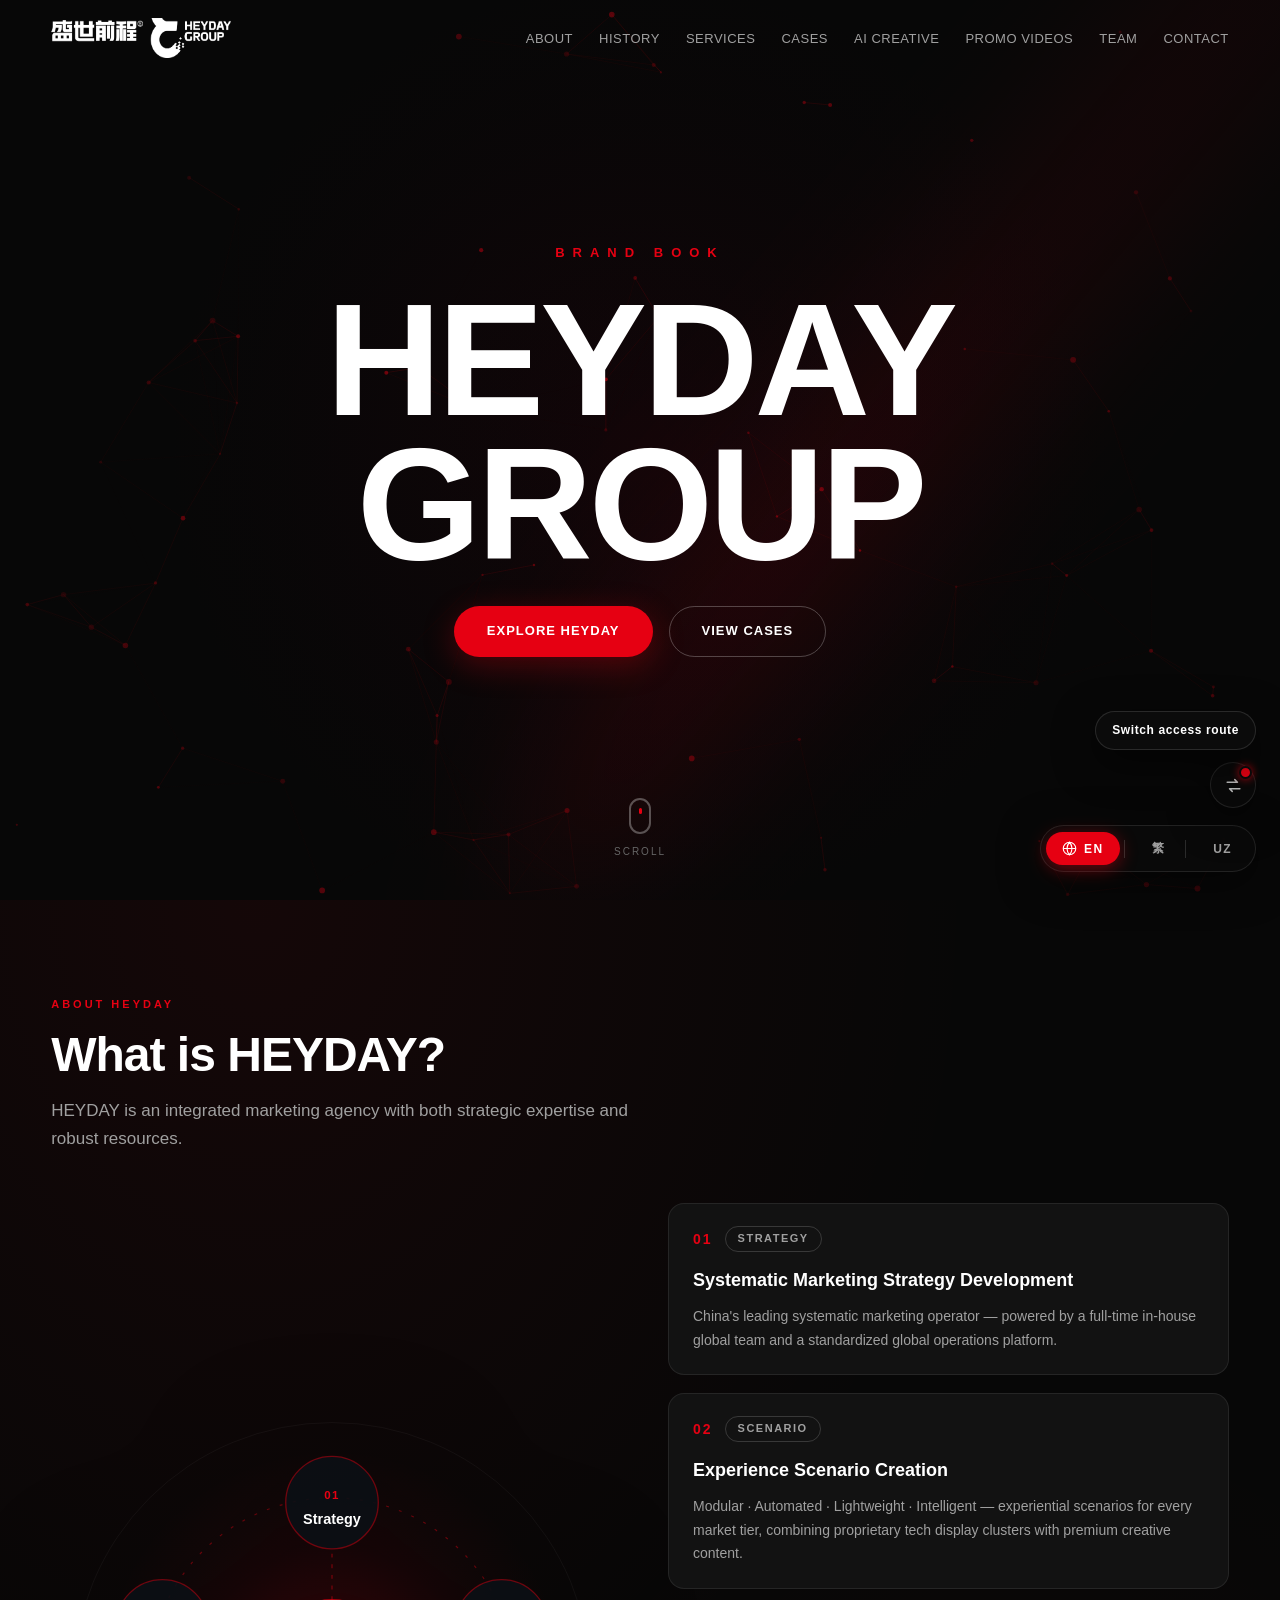
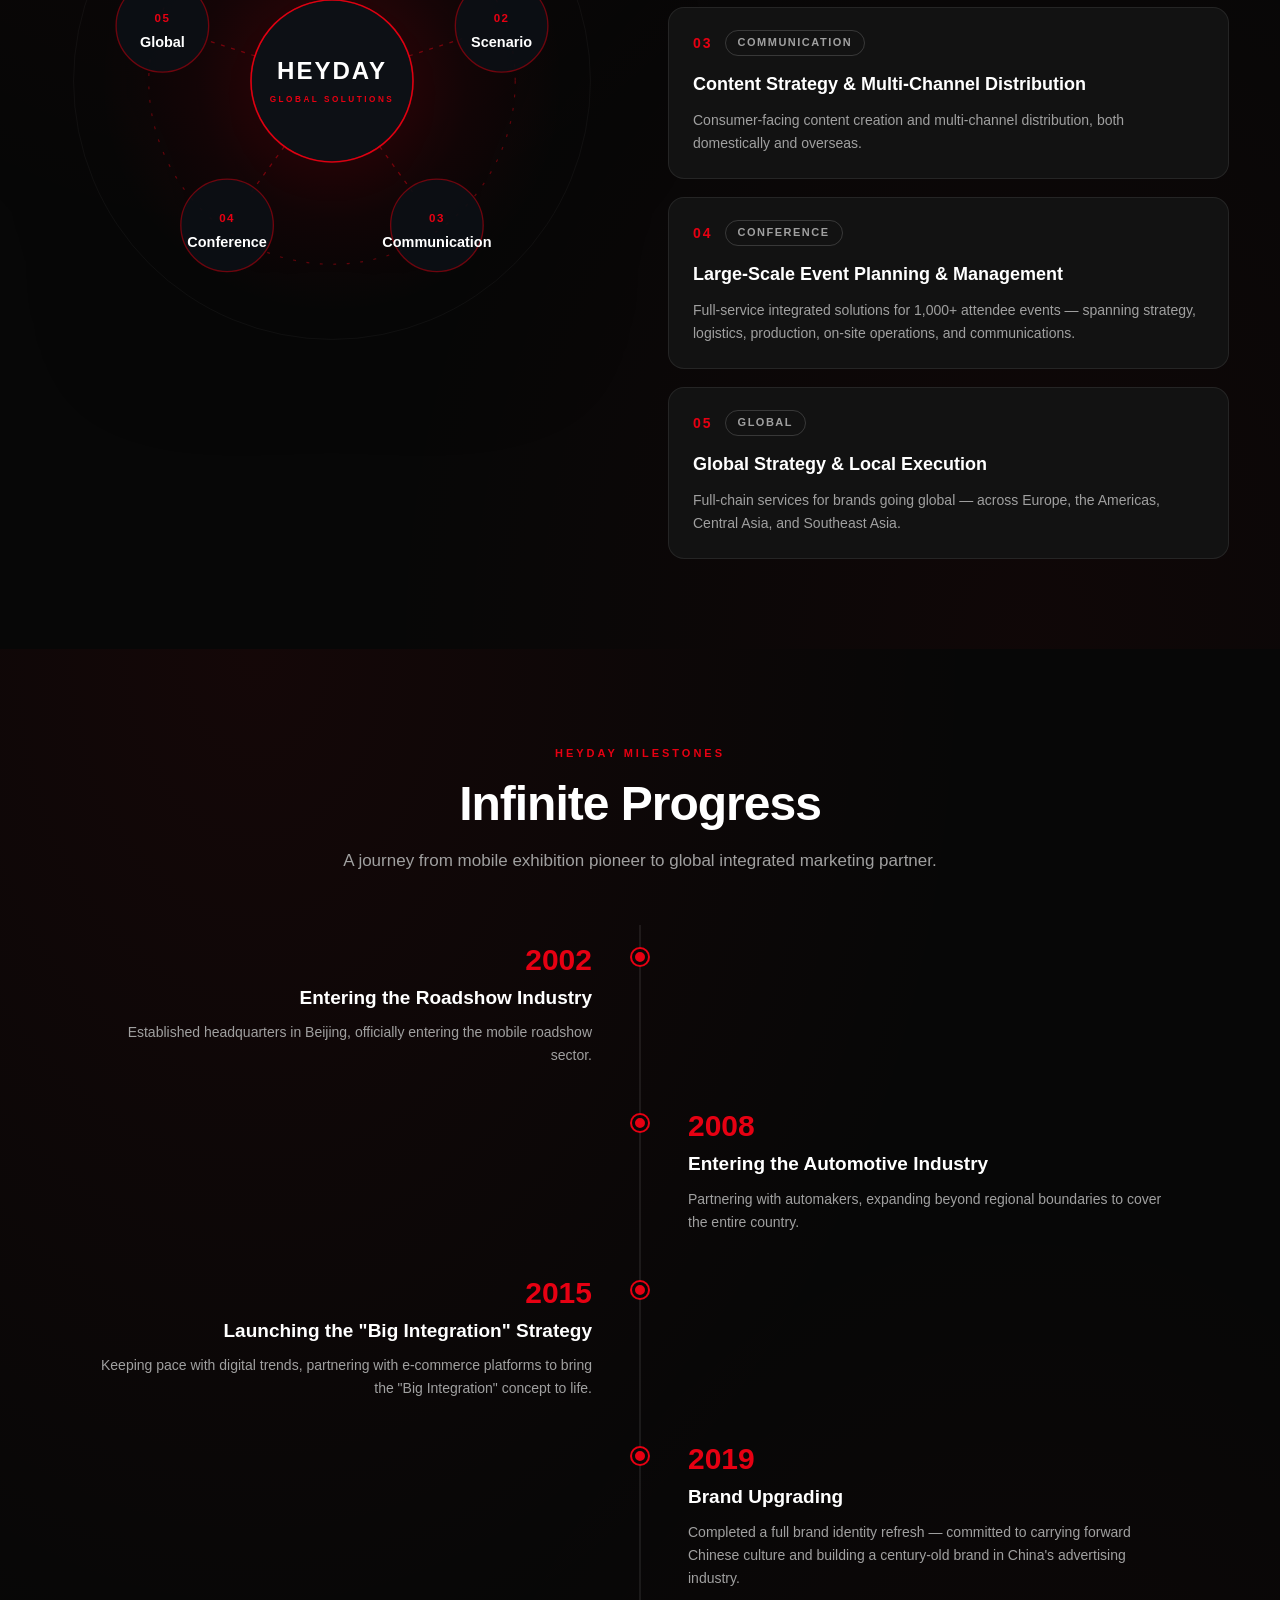
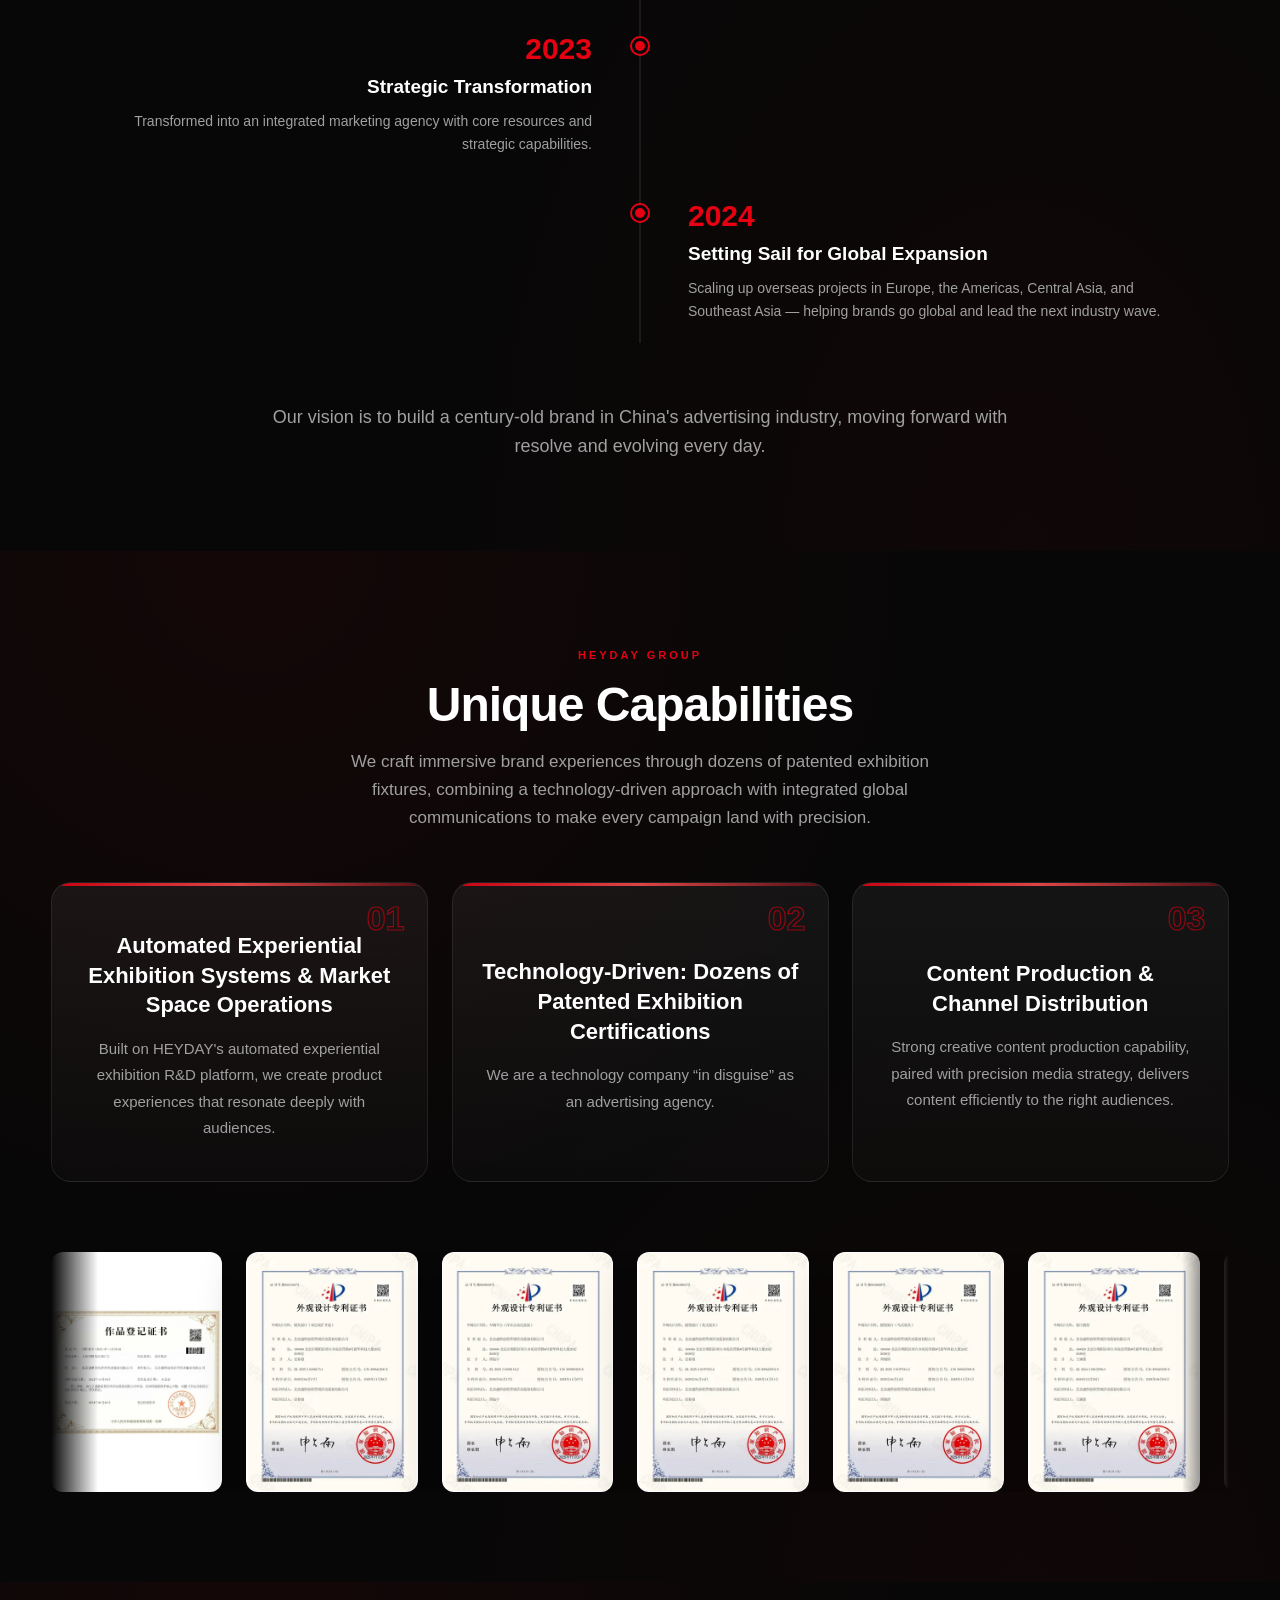
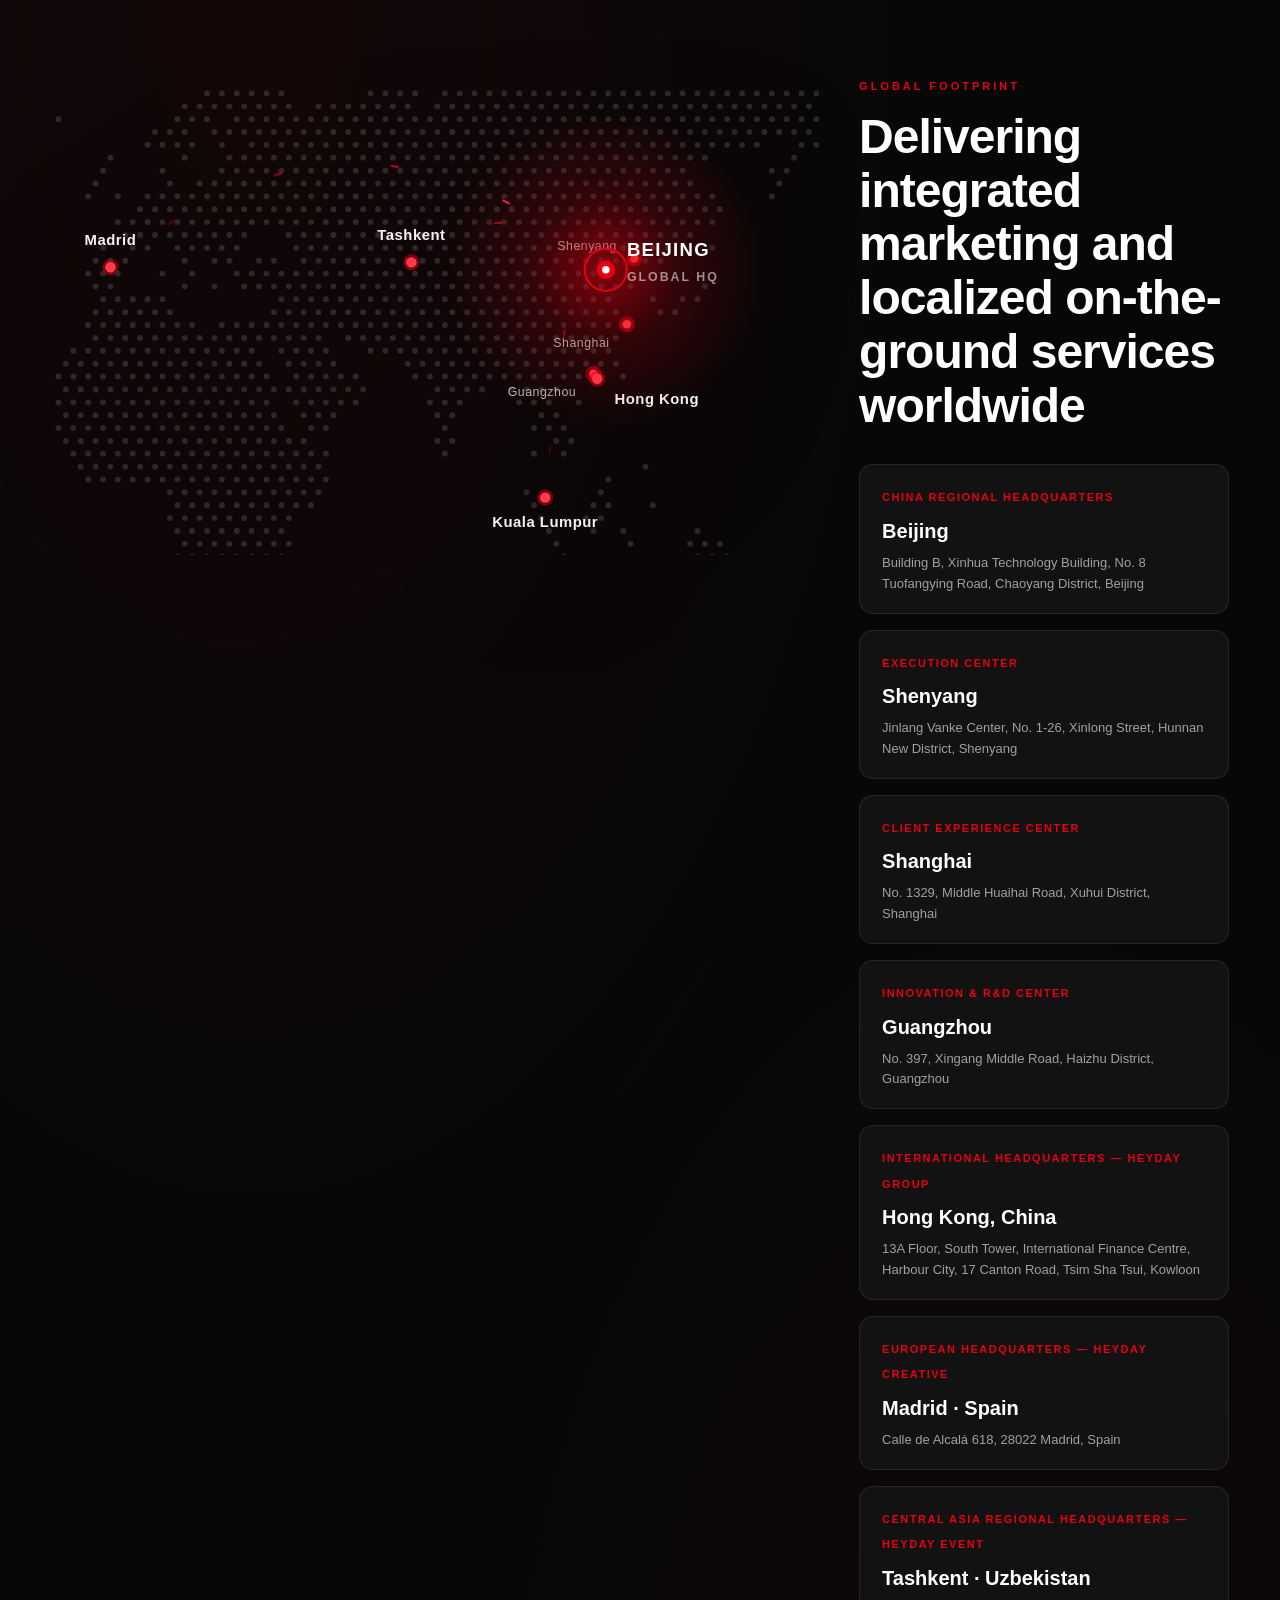
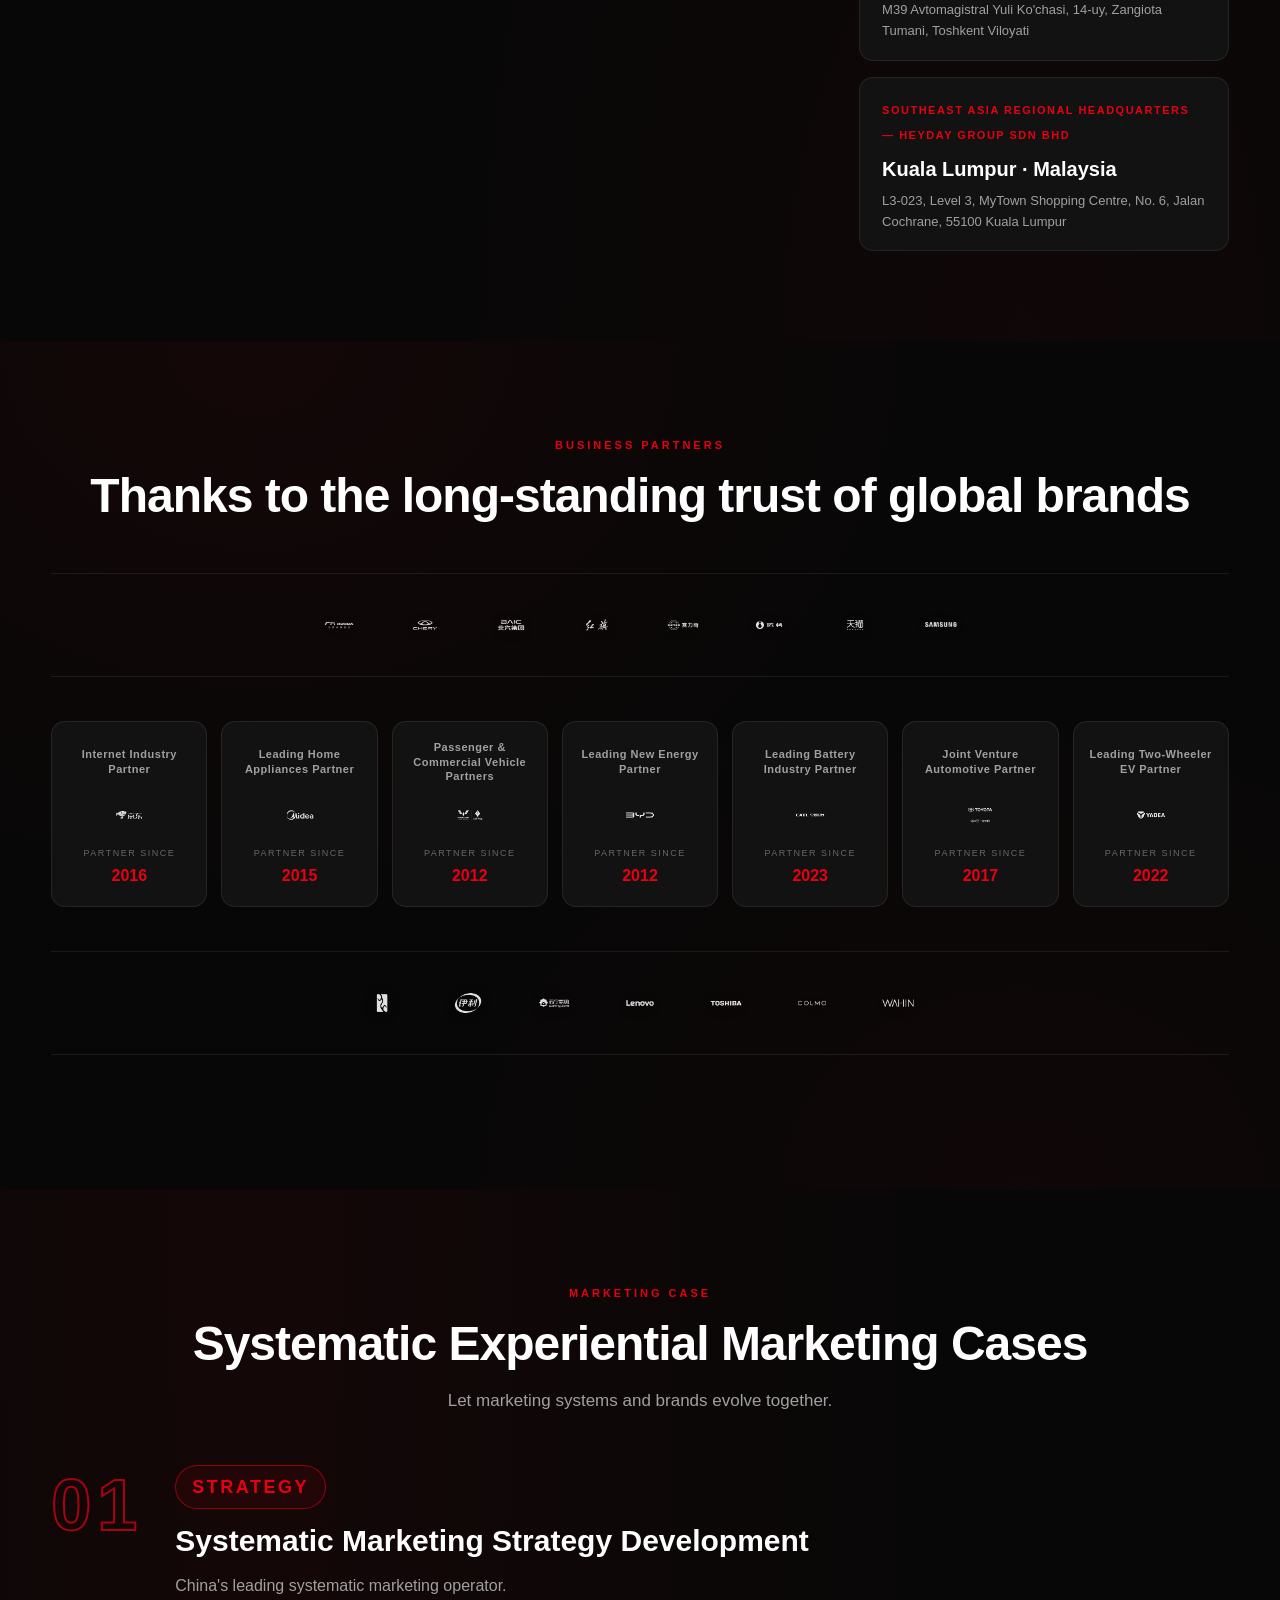
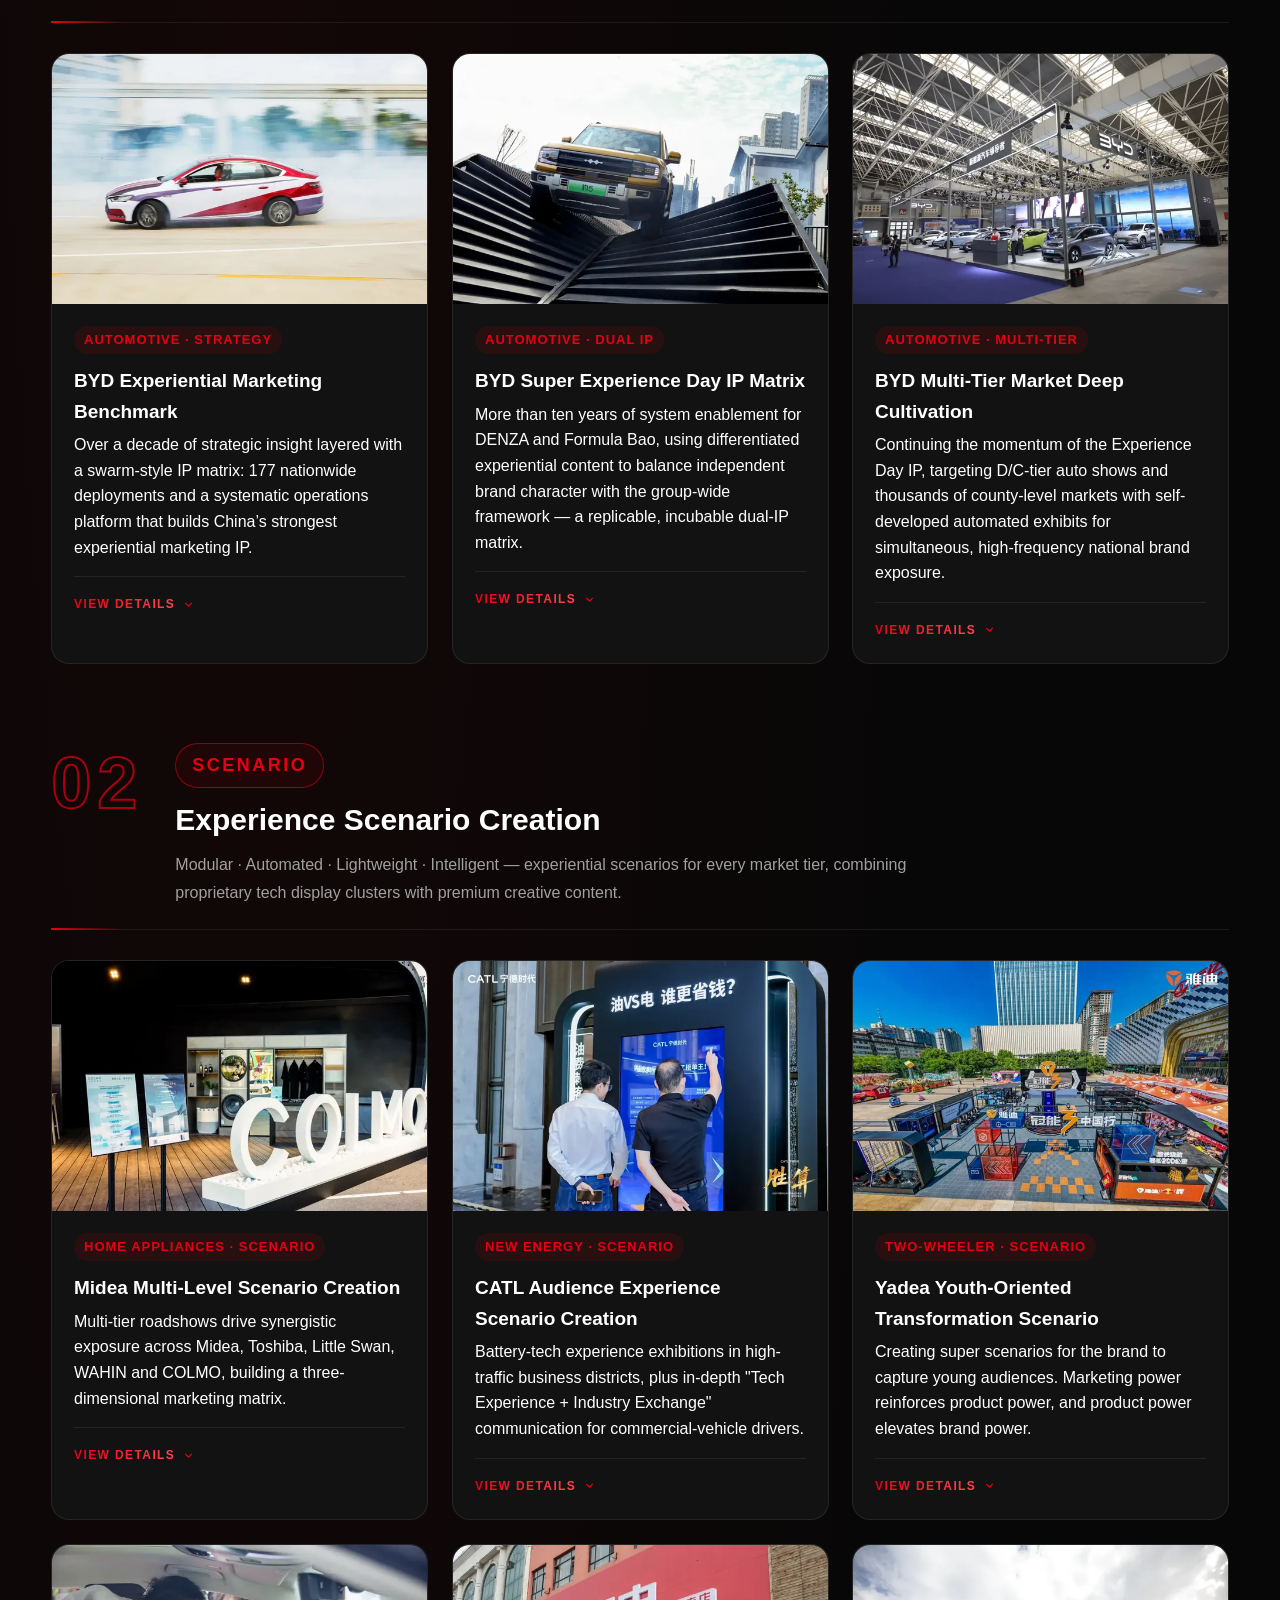
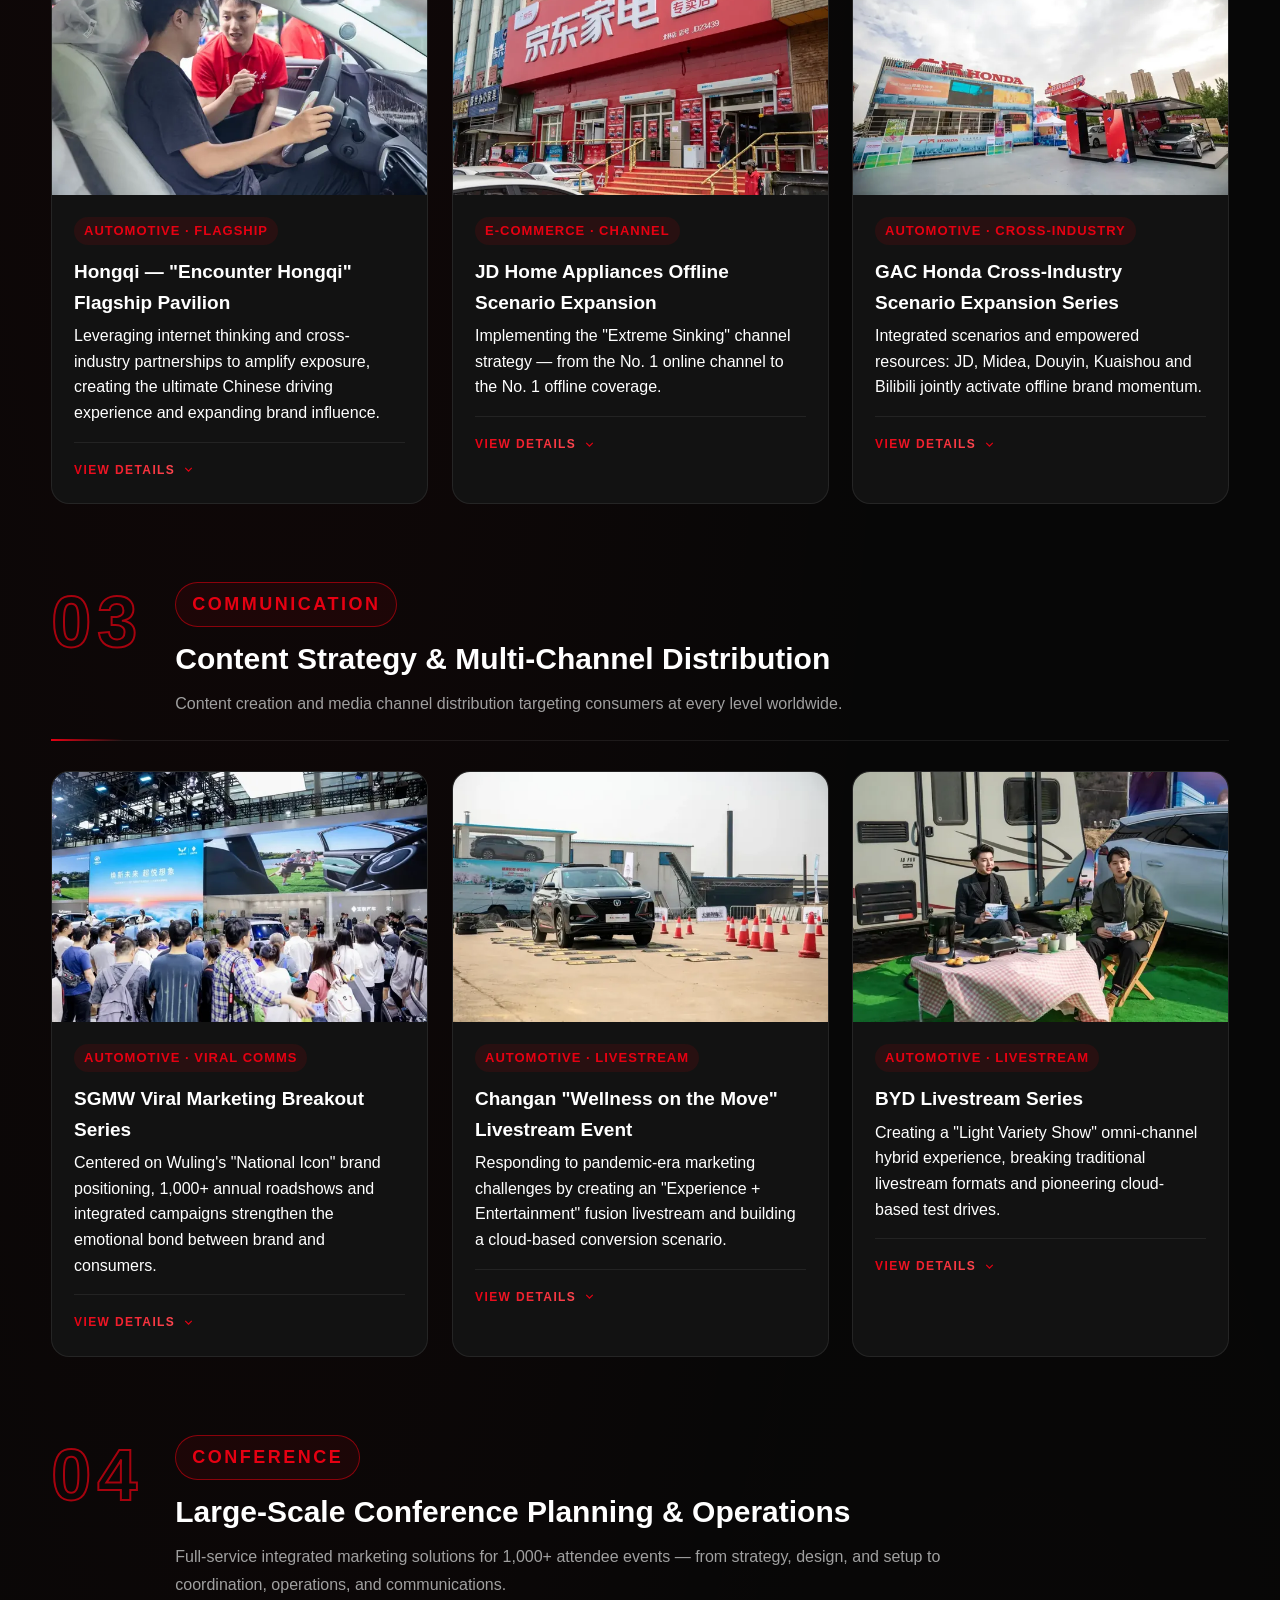
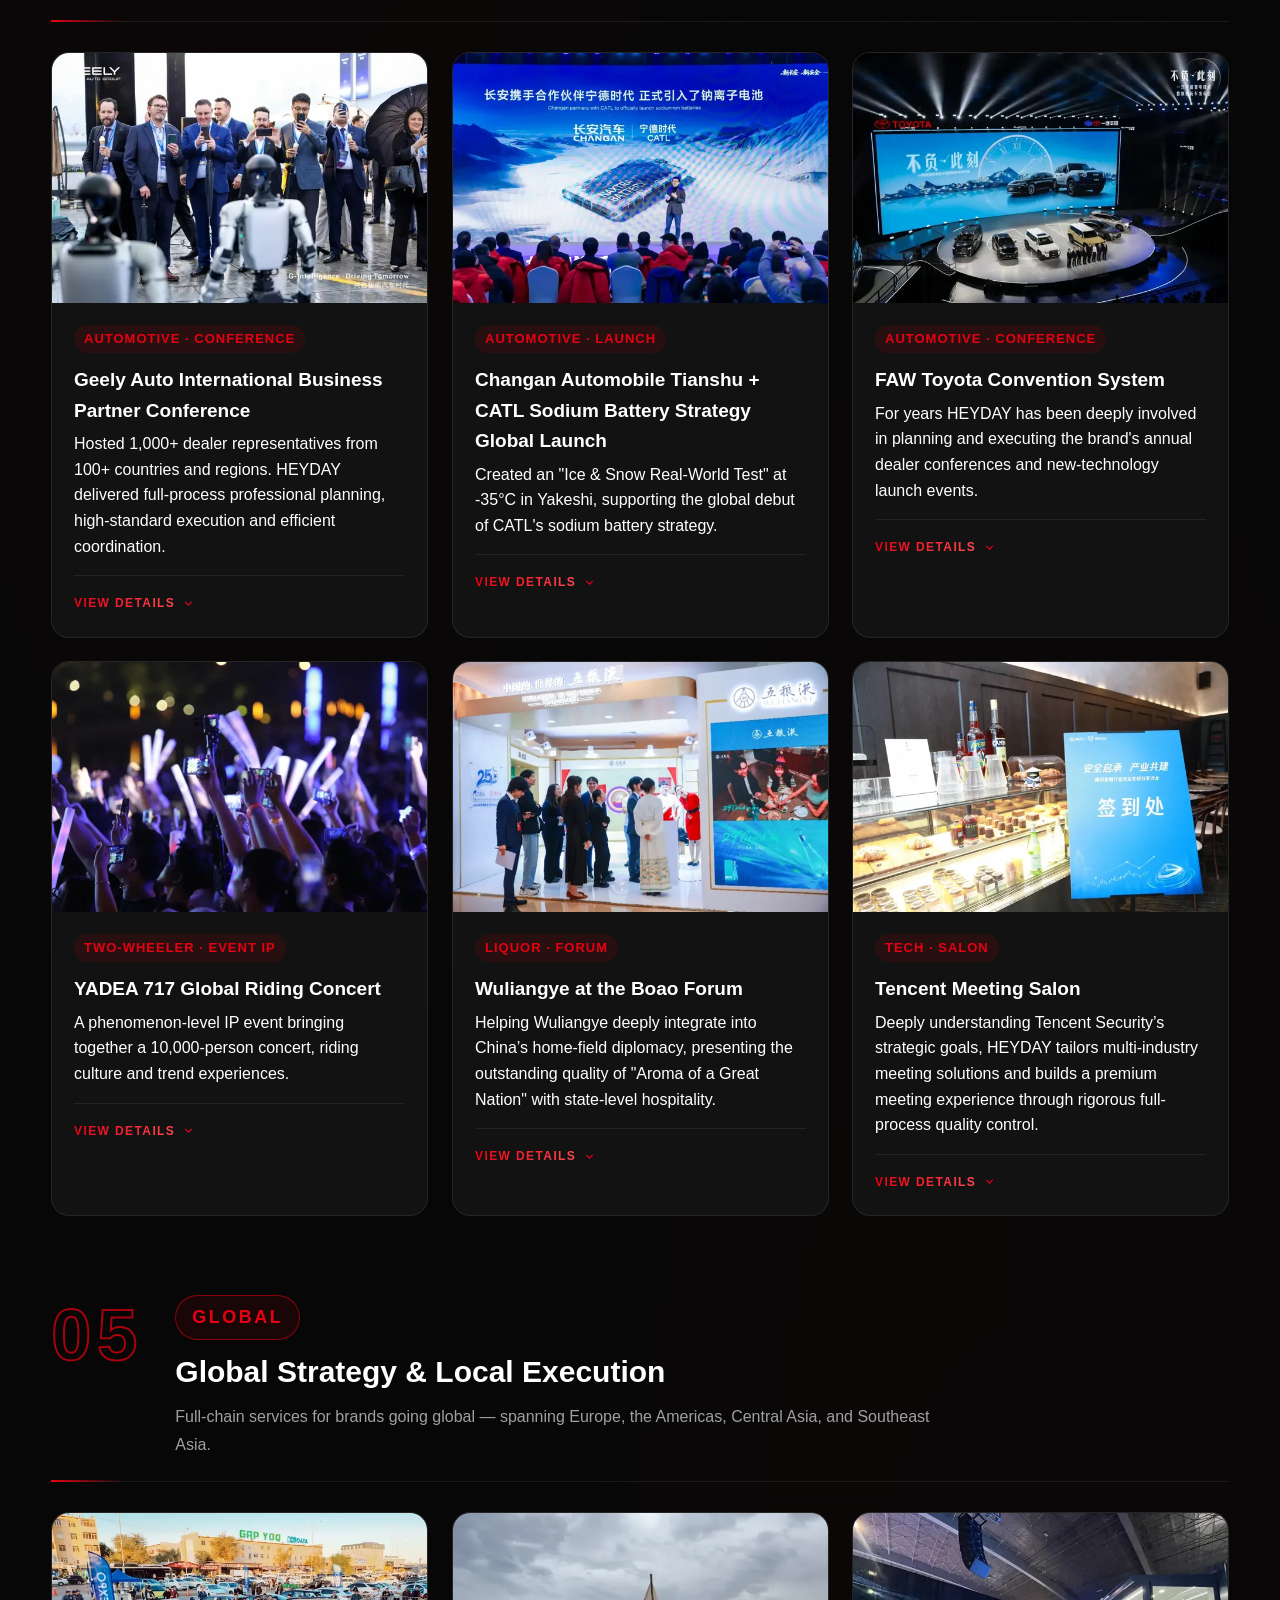
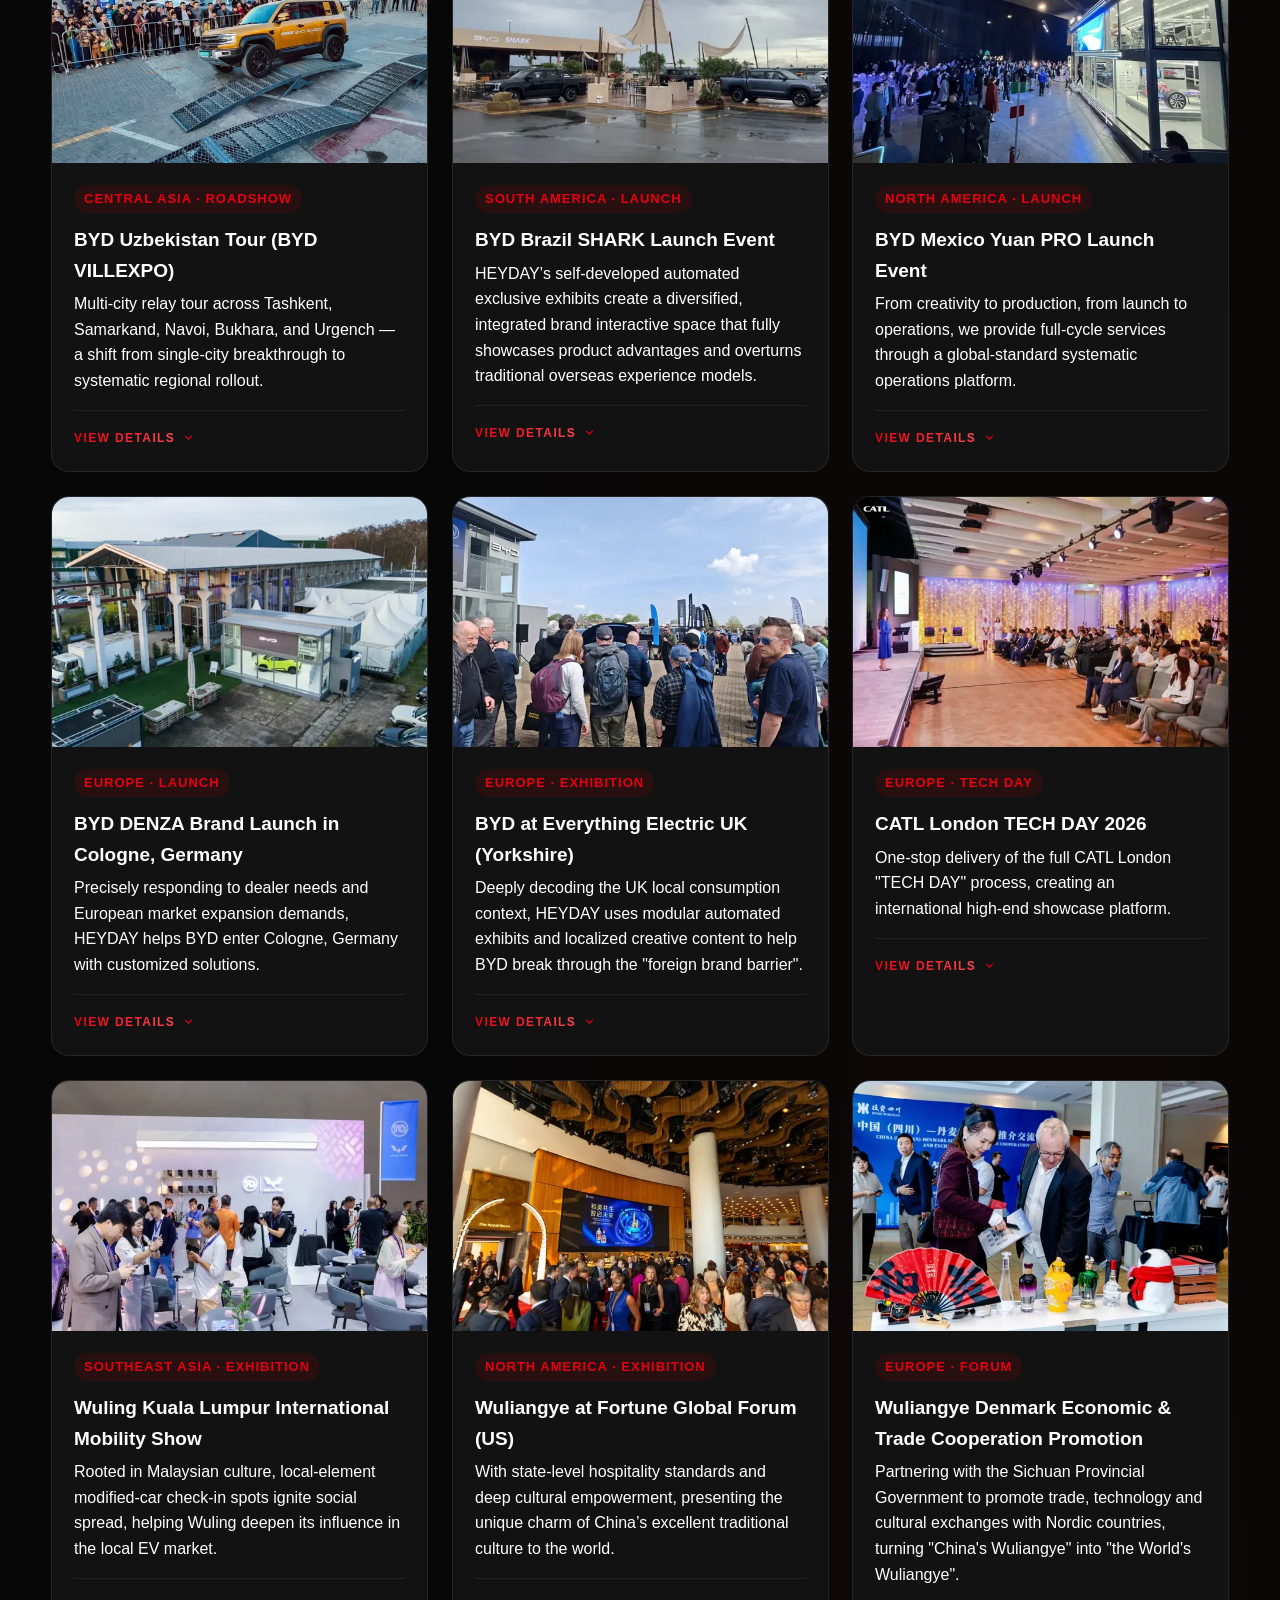
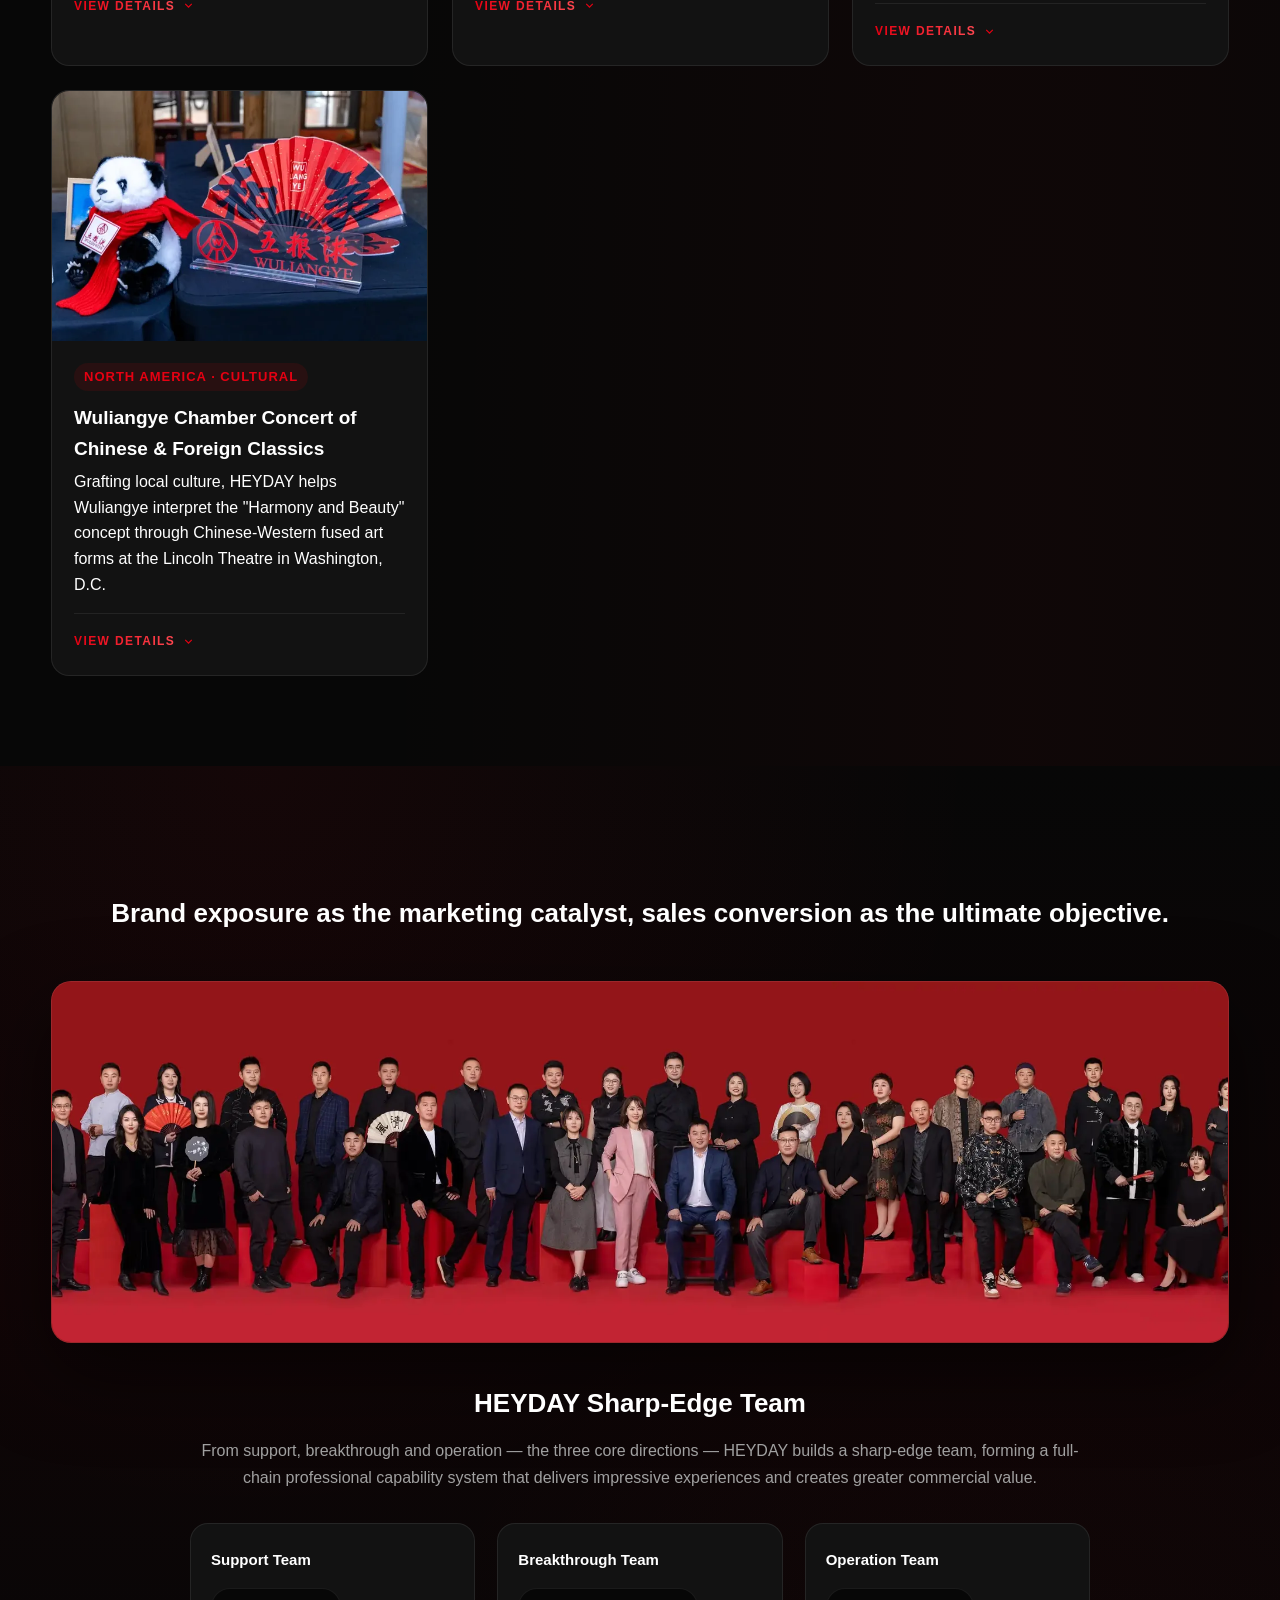
==== index.html @ 4f15309d "官網 partners logo 牆全面替換為高清版：15 個品牌 + 底部行 7 個品牌（仰望/伊利/苏宁/联想/東芝/COLMO/華凌）" ====
<!DOCTYPE html>
<html lang="en">
<head>
  <meta charset="UTF-8">
  <meta name="viewport" content="width=device-width, initial-scale=1.0">
  <meta http-equiv="Content-Security-Policy" content="default-src 'self'; script-src 'self' 'unsafe-inline'; style-src 'self' 'unsafe-inline' fonts.googleapis.com; font-src 'self' fonts.gstatic.com; img-src 'self' data: https://*.bydtyr.com; media-src 'self' https://*.bydtyr.com; connect-src 'self'">
  <!-- 換線路落地：跳過開場動畫 + 深色溶接遮罩（僅在 ?hop=1 時生效，讓切換無感） -->
  <script>if(/[?&]hop=1/.test(location.search))document.documentElement.className+=' hop-in';</script>
  <title>HEYDAY GROUP | Integrated Marketing</title>
  <meta name="description" content="HEYDAY GROUP (Shengshi Qiancheng) — Integrated marketing agency with both strategic expertise and robust resources. Creating value for clients continuously for 24 years.">
  <link rel="preconnect" href="https://fonts.googleapis.com">
  <link rel="preconnect" href="https://fonts.gstatic.com" crossorigin>
  <link href="https://fonts.googleapis.com/css2?family=Inter:wght@300;400;500;600;700;800;900&family=Montserrat:wght@400;500;600;700;800;900&display=swap" rel="stylesheet">
  <link rel="stylesheet" href="css/style.css?v=20260916a">
  <link rel="preload" as="image" href="assets/slide4/04_image7.webp" fetchpriority="high">

</head>
<body>
  <!-- Preloader -->
  <div id="preloader">
    <div class="preloader-inner">
      <img class="preloader-logo" src="assets/logo-white-stacked.png" alt="HEYDAY GROUP" width="120">
      <div class="preloader-text">HEYDAY GROUP</div>
    </div>
  </div>

  <!-- Navigation -->
  <nav id="navbar">
    <div class="nav-container">
      <a href="#hero" class="nav-logo">
        <img src="assets/logo-white-horizontal.png" alt="HEYDAY GROUP" height="40">
      </a>
      <ul class="nav-links">
        <li><a href="#about" data-i18n="nav_about">About</a></li>
        <li><a href="#timeline" data-i18n="nav_history">History</a></li>
        <li><a href="#advantages" data-i18n="nav_services">Services</a></li>
        <li><a href="#cases" data-i18n="nav_cases">Cases</a></li>
        <li><a href="http://video.bydtyr.com/" class="nav-external" data-i18n="nav_ai_video">AI Creative</a></li>
        <li><a href="https://tuiguang.bydtyr.com/" class="nav-external" data-i18n="nav_promo_video">Promo Videos</a></li>
        <li><a href="#team" data-i18n="nav_team">Team</a></li>
        <li><a href="#contact" data-i18n="nav_contact">Contact</a></li>
      </ul>
      <button class="nav-toggle" aria-label="Toggle menu">
        <span></span><span></span><span></span>
      </button>
    </div>
  </nav>

  <!-- Hero -->
  <section id="hero" class="hero">
    <canvas id="hero-canvas"></canvas>
    <div class="hero-beam"></div>
    <div class="hero-overlay"></div>
    <div class="hero-content">
      <div class="hero-eyebrow" data-i18n="hero_eyebrow">BRAND BOOK</div>
      <h1 class="hero-title">
        <span class="ht-line">HEYDAY</span>
        <span class="ht-line">GROUP</span>
      </h1>
      <p class="hero-subtitle" data-i18n="hero_subtitle">Integrated Marketing Agency with Both Strategic Expertise and Robust Resources</p>
      <div class="hero-cta">
        <a href="#about" class="btn btn-primary" data-i18n="hero_cta1">Explore HEYDAY</a>
        <a href="#cases" class="btn btn-outline" data-i18n="hero_cta2">View Cases</a>
      </div>
    </div>
    <div class="hero-scroll">
      <div class="scroll-mouse"><span></span></div>
      <span class="scroll-text" data-i18n="hero_scroll">Scroll</span>
    </div>
  </section>

  <!-- About / What is HEYDAY -->
    <section id="about" class="about section-dark">
    <div class="container">
      <div class="section-header">
        <span class="section-eyebrow" data-i18n="about_eyebrow">ABOUT HEYDAY</span>
        <h2 class="section-title" data-i18n="about_title">What is HEYDAY?</h2>
        <p class="section-desc" data-i18n="about_desc">HEYDAY is an integrated marketing agency with both strategic expertise and robust resources.</p>
      </div>
      <div class="about-grid">
        <div class="about-visual reveal">
          <div class="wheel-wrap" aria-label="HEYDAY five core capabilities">
            <svg class="wheel-svg" viewBox="0 0 560 560" role="img" aria-label="HEYDAY five core capabilities wheel">
              <defs>
                <radialGradient id="wheelGlow" cx="50%" cy="50%" r="50%">
                  <stop offset="0%" stop-color="#E60012" stop-opacity="0.22"/>
                  <stop offset="60%" stop-color="#E60012" stop-opacity="0.05"/>
                  <stop offset="100%" stop-color="#E60012" stop-opacity="0"/>
                </radialGradient>
              </defs>
              <circle cx="280" cy="280" r="268" fill="none" stroke="rgba(255,255,255,0.045)" stroke-width="1"/>
              <circle cx="280" cy="280" r="240" fill="url(#wheelGlow)"/>
              <circle class="wheel-orbit" cx="280" cy="280" r="190" fill="none" stroke="rgba(230,0,18,0.4)" stroke-width="1.2" stroke-dasharray="3 11"/>
              <g class="wheel-spokes" stroke="rgba(230,0,18,0.45)" stroke-width="1.3">
                <line x1="280" y1="196" x2="280" y2="143"/>
                <line x1="359.9" y1="254" x2="415" y2="236.1"/>
                <line x1="329.4" y1="347.9" x2="363.5" y2="394.9"/>
                <line x1="230.6" y1="347.9" x2="196.5" y2="394.9"/>
                <line x1="200.1" y1="254" x2="145" y2="236.1"/>
              </g>
              <g class="wheel-node" transform="translate(280 95)">
                <circle r="48" fill="rgba(13,16,21,0.92)" stroke="rgba(230,0,18,0.45)" stroke-width="1.4"/>
                <text class="wn-num" y="-4" text-anchor="middle">01</text>
                <text class="wn-kw" y="22" text-anchor="middle" data-i18n="about_cap1_kw">Strategy</text>
              </g>
              <g class="wheel-node" transform="translate(455.9 222.8)">
                <circle r="48" fill="rgba(13,16,21,0.92)" stroke="rgba(230,0,18,0.45)" stroke-width="1.4"/>
                <text class="wn-num" y="-4" text-anchor="middle">02</text>
                <text class="wn-kw" y="22" text-anchor="middle" data-i18n="about_cap2_kw">Scenario</text>
              </g>
              <g class="wheel-node" transform="translate(388.8 429.7)">
                <circle r="48" fill="rgba(13,16,21,0.92)" stroke="rgba(230,0,18,0.45)" stroke-width="1.4"/>
                <text class="wn-num" y="-4" text-anchor="middle">03</text>
                <text class="wn-kw" y="22" text-anchor="middle" data-i18n="about_cap3_kw">Communication</text>
              </g>
              <g class="wheel-node" transform="translate(171.2 429.7)">
                <circle r="48" fill="rgba(13,16,21,0.92)" stroke="rgba(230,0,18,0.45)" stroke-width="1.4"/>
                <text class="wn-num" y="-4" text-anchor="middle">04</text>
                <text class="wn-kw" y="22" text-anchor="middle" data-i18n="about_cap4_kw">Conference</text>
              </g>
              <g class="wheel-node" transform="translate(104.1 222.8)">
                <circle r="48" fill="rgba(13,16,21,0.92)" stroke="rgba(230,0,18,0.45)" stroke-width="1.4"/>
                <text class="wn-num" y="-4" text-anchor="middle">05</text>
                <text class="wn-kw" y="22" text-anchor="middle" data-i18n="about_cap5_kw">Global</text>
              </g>
              <g class="wheel-hub">
                <circle cx="280" cy="280" r="84" fill="#0d1015" stroke="rgba(230,0,18,0.55)" stroke-width="1.8"/>
                <circle class="hub-breath" cx="280" cy="280" r="84" fill="none" stroke="#E60012" stroke-width="1.2"/>
                <text class="wh-logo" x="280" y="278" text-anchor="middle">HEYDAY</text>
                <text class="wh-sub" x="280" y="302" text-anchor="middle">GLOBAL SOLUTIONS</text>
              </g>
            </svg>
          </div>
        </div>
        <div class="about-content reveal">
          <div class="about-card">
            <div class="ac-head">
              <span class="ac-num">01</span>
              <span class="ac-kw" data-i18n="about_cap1_kw">Strategy</span>
            </div>
            <h3 data-i18n="about_card1_title">Systematic Marketing Strategy Development</h3>
            <p data-i18n="about_card1_desc">China's leading systematic marketing operator — powered by a full-time in-house global team and a standardized global operations platform.</p>
          </div>
          <div class="about-card">
            <div class="ac-head">
              <span class="ac-num">02</span>
              <span class="ac-kw" data-i18n="about_cap2_kw">Scenario</span>
            </div>
            <h3 data-i18n="about_card2_title">Experience Scenario Creation</h3>
            <p data-i18n="about_card2_desc">Modular · Automated · Lightweight · Intelligent — experiential scenarios for every market tier, combining proprietary tech display clusters with premium creative content.</p>
          </div>
          <div class="about-card">
            <div class="ac-head">
              <span class="ac-num">03</span>
              <span class="ac-kw" data-i18n="about_cap3_kw">Communication</span>
            </div>
            <h3 data-i18n="about_card3_title">Content Strategy &amp; Multi-Channel Distribution</h3>
            <p data-i18n="about_card3_desc">Consumer-facing content creation and multi-channel distribution, both domestically and overseas.</p>
          </div>
          <div class="about-card">
            <div class="ac-head">
              <span class="ac-num">04</span>
              <span class="ac-kw" data-i18n="about_cap4_kw">Conference</span>
            </div>
            <h3 data-i18n="about_card4_title">Large-Scale Event Planning &amp; Management</h3>
            <p data-i18n="about_card4_desc">Full-service integrated solutions for 1,000+ attendee events — spanning strategy, logistics, production, on-site operations, and communications.</p>
          </div>
          <div class="about-card">
            <div class="ac-head">
              <span class="ac-num">05</span>
              <span class="ac-kw" data-i18n="about_cap5_kw">Global</span>
            </div>
            <h3 data-i18n="about_card5_title">Global Strategy &amp; Local Execution</h3>
            <p data-i18n="about_card5_desc">Strategy formulation and on-the-ground operations across Europe, the Americas, Central Asia, and Southeast Asia.</p>
          </div>
        </div>
      </div>
    </div>
  </section>

  <!-- Timeline -->
  <section id="timeline" class="timeline section-dark">
    <div class="container">
      <div class="section-header center">
        <span class="section-eyebrow" data-i18n="tl_eyebrow">HEYDAY MILESTONES</span>
        <h2 class="section-title" data-i18n="tl_title">Infinite Progress</h2>
        <p class="section-desc" data-i18n="tl_desc">A journey from mobile exhibition pioneer to global integrated marketing partner.</p>
      </div>
      <div class="timeline-wrap">
        <div class="timeline-line"><span></span></div>
        <div class="timeline-items">
          <div class="timeline-item reveal" data-year="2002">
            <div class="ti-dot"></div>
            <div class="ti-content">
              <span class="ti-year">2002</span>
              <h3 data-i18n="tl_2002_title">Entering the Roadshow Industry</h3>
              <p data-i18n="tl_2002_desc">Established headquarters in Beijing, officially entering the mobile roadshow sector.</p>
            </div>
          </div>
          <div class="timeline-item reveal" data-year="2008">
            <div class="ti-dot"></div>
            <div class="ti-content">
              <span class="ti-year">2008</span>
              <h3 data-i18n="tl_2008_title">Entering the Automotive Industry</h3>
              <p data-i18n="tl_2008_desc">Partnering with automakers, expanding beyond regional boundaries to cover the entire country.</p>
            </div>
          </div>
          <div class="timeline-item reveal" data-year="2015">
            <div class="ti-dot"></div>
            <div class="ti-content">
              <span class="ti-year">2015</span>
              <h3 data-i18n="tl_2015_title">Launching the "Big Integration" Strategy</h3>
              <p data-i18n="tl_2015_desc">Keeping pace with digital trends, partnering with e-commerce platforms to bring the "Big Integration" concept to life.</p>
            </div>
          </div>
          <div class="timeline-item reveal" data-year="2019">
            <div class="ti-dot"></div>
            <div class="ti-content">
              <span class="ti-year">2019</span>
              <h3 data-i18n="tl_2019_title">Brand Upgrading</h3>
              <p data-i18n="tl_2019_desc">Completed a full brand identity refresh — committed to carrying forward Chinese culture and building a century-old brand in China's advertising industry.</p>
            </div>
          </div>
          <div class="timeline-item reveal" data-year="2023">
            <div class="ti-dot"></div>
            <div class="ti-content">
              <span class="ti-year">2023</span>
              <h3 data-i18n="tl_2023_title">Strategic Transformation</h3>
              <p data-i18n="tl_2023_desc">Transformed into an integrated marketing agency with core resources and strategic capabilities.</p>
            </div>
          </div>
          <div class="timeline-item reveal" data-year="2024">
            <div class="ti-dot"></div>
            <div class="ti-content">
              <span class="ti-year">2024</span>
              <h3 data-i18n="tl_2024_title">Setting Sail for Global Expansion</h3>
              <p data-i18n="tl_2024_desc">Scaling up overseas projects in Europe, the Americas, Central Asia, and Southeast Asia — helping brands go global and lead the next industry wave.</p>
            </div>
          </div>
        </div>
      </div>
      <p class="timeline-vision reveal" data-i18n="tl_vision">Our vision is to build a century-old brand in China's advertising industry, moving forward with resolve and evolving every day.</p>
    </div>
  </section>

  <!-- Advantages / Services -->
  <section id="advantages" class="advantages section-dark">
    <div class="container">
      <div class="section-header center">
        <span class="section-eyebrow" data-i18n="adv_eyebrow">INFINITE PROGRESS</span>
        <h2 class="section-title" data-i18n="adv_title">Unique Capabilities</h2>
        <p class="section-desc" data-i18n="adv_desc">A technology company "posing as" a marketing agency — with dozens of patents for exhibition fixtures, working with the world's top talent to create greater brand value.</p>
      </div>
      <div class="adv-grid">
        <article class="adv-card reveal">
          <div class="adv-accent"></div>
          <span class="adv-num">01</span>
          <div class="adv-body">
            <h3 data-i18n="adv_card1_title">Automated Experiential Exhibition Systems &amp; Market Space Operations</h3>
            <p data-i18n="adv_card1_desc">Built on HEYDAY's automated experiential exhibition R&amp;D platform, we create product experiences that resonate deeply with audiences.</p>
          </div>
        </article>
        <article class="adv-card reveal">
          <div class="adv-accent"></div>
          <span class="adv-num">02</span>
          <div class="adv-body">
            <h3 data-i18n="adv_card2_title">Technology-Driven: Dozens of Patented Exhibition Certifications</h3>
            <p data-i18n="adv_card2_desc">We are a technology company “in disguise” as an advertising agency.</p>
          </div>
        </article>
        <article class="adv-card reveal">
          <div class="adv-accent"></div>
          <span class="adv-num">03</span>
          <div class="adv-body">
            <h3 data-i18n="adv_card3_title">Content Production &amp; Channel Distribution</h3>
            <p data-i18n="adv_card3_desc">Strong creative content production capability, paired with precision media strategy, delivers content efficiently to the right audiences.</p>
          </div>
        </article>
      </div>

      <!-- Patent certificates carousel -->
      <div class="patent-carousel reveal" aria-label="Patent certificates carousel">
        <div class="patent-track">
          <img src="assets/patents/cert_01.webp" alt="Patent certificate" loading="lazy" decoding="async">
          <img src="assets/patents/cert_02.webp" alt="Patent certificate" loading="lazy" decoding="async">
          <img src="assets/patents/cert_03.webp" alt="Patent certificate" loading="lazy" decoding="async">
          <img src="assets/patents/cert_04.webp" alt="Patent certificate" loading="lazy" decoding="async">
          <img src="assets/patents/cert_05.webp" alt="Patent certificate" loading="lazy" decoding="async">
          <img src="assets/patents/cert_06.webp" alt="Patent certificate" loading="lazy" decoding="async">
          <img src="assets/patents/cert_07.webp" alt="Patent certificate" loading="lazy" decoding="async">
          <img src="assets/patents/cert_08.webp" alt="Patent certificate" loading="lazy" decoding="async">
          <img src="assets/patents/cert_09.webp" alt="Patent certificate" loading="lazy" decoding="async">
          <img src="assets/patents/cert_10.webp" alt="Patent certificate" loading="lazy" decoding="async">
          <img src="assets/patents/cert_11.webp" alt="Patent certificate" loading="lazy" decoding="async">
          <img src="assets/patents/cert_12.webp" alt="Patent certificate" loading="lazy" decoding="async">
          <img src="assets/patents/cert_01.webp" alt="Patent certificate" loading="lazy" decoding="async">
          <img src="assets/patents/cert_02.webp" alt="Patent certificate" loading="lazy" decoding="async">
          <img src="assets/patents/cert_03.webp" alt="Patent certificate" loading="lazy" decoding="async">
          <img src="assets/patents/cert_04.webp" alt="Patent certificate" loading="lazy" decoding="async">
          <img src="assets/patents/cert_05.webp" alt="Patent certificate" loading="lazy" decoding="async">
          <img src="assets/patents/cert_06.webp" alt="Patent certificate" loading="lazy" decoding="async">
          <img src="assets/patents/cert_07.webp" alt="Patent certificate" loading="lazy" decoding="async">
          <img src="assets/patents/cert_08.webp" alt="Patent certificate" loading="lazy" decoding="async">
          <img src="assets/patents/cert_09.webp" alt="Patent certificate" loading="lazy" decoding="async">
          <img src="assets/patents/cert_10.webp" alt="Patent certificate" loading="lazy" decoding="async">
          <img src="assets/patents/cert_11.webp" alt="Patent certificate" loading="lazy" decoding="async">
          <img src="assets/patents/cert_12.webp" alt="Patent certificate" loading="lazy" decoding="async">
        </div>
      </div>
    </div>
  </section>

  <!-- Global Layout -->
  <section id="global" class="global section-dark">
    <div class="container">
      <div class="global-grid">
        <div class="global-visual reveal">
          <div class="globe-wrap" aria-label="HEYDAY global network — Beijing, Shenyang, Shanghai, Guangzhou, Hong Kong, Madrid, Tashkent, Kuala Lumpur">
                        <svg class="globe-svg" viewBox="540 40 620 380" preserveAspectRatio="xMidYMid meet" role="img" aria-label="HEYDAY global network radiating from Beijing to branch offices worldwide">
              <defs>
                <radialGradient id="hubGlow" cx="50%" cy="50%" r="50%">
                  <stop offset="0%" stop-color="#E60012" stop-opacity="0.55"/>
                  <stop offset="45%" stop-color="#E60012" stop-opacity="0.18"/>
                  <stop offset="100%" stop-color="#E60012" stop-opacity="0"/>
                </radialGradient>
                <linearGradient id="arcFade" x1="0" y1="0" x2="1" y2="0">
                  <stop offset="0%" stop-color="#E60012" stop-opacity="0.15"/>
                  <stop offset="55%" stop-color="#E60012" stop-opacity="0.85"/>
                  <stop offset="100%" stop-color="#FF5A66" stop-opacity="0.9"/>
                </linearGradient>
                <filter id="dotBlur" x="-50%" y="-50%" width="200%" height="200%">
                  <feGaussianBlur stdDeviation="6" result="b"/>
                  <feMerge><feMergeNode in="b"/><feMergeNode in="SourceGraphic"/></feMerge>
                </filter>
              </defs>
              <g transform="translate(0 0)">
                <g class="map-dots" fill="rgba(255,255,255,0.13)"><circle cx="198.0" cy="6" r="2.35"/> <circle cx="210.0" cy="6" r="2.35"/> <circle cx="282.0" cy="6" r="2.35"/> <circle cx="402.0" cy="6" r="2.35"/> <circle cx="414.0" cy="6" r="2.35"/> <circle cx="426.0" cy="6" r="2.35"/> <circle cx="438.0" cy="6" r="2.35"/> <circle cx="450.0" cy="6" r="2.35"/> <circle cx="462.0" cy="6" r="2.35"/> <circle cx="474.0" cy="6" r="2.35"/> <circle cx="486.0" cy="6" r="2.35"/> <circle cx="498.0" cy="6" r="2.35"/> <circle cx="510.0" cy="6" r="2.35"/> <circle cx="522.0" cy="6" r="2.35"/> <circle cx="822.0" cy="6" r="2.35"/> <circle cx="942.0" cy="6" r="2.35"/> <circle cx="954.0" cy="6" r="2.35"/> <circle cx="228.0" cy="16.4" r="2.35"/> <circle cx="300.0" cy="16.4" r="2.35"/> <circle cx="312.0" cy="16.4" r="2.35"/> <circle cx="324.0" cy="16.4" r="2.35"/> <circle cx="420.0" cy="16.4" r="2.35"/> <circle cx="432.0" cy="16.4" r="2.35"/> <circle cx="444.0" cy="16.4" r="2.35"/> <circle cx="456.0" cy="16.4" r="2.35"/> <circle cx="468.0" cy="16.4" r="2.35"/> <circle cx="480.0" cy="16.4" r="2.35"/> <circle cx="492.0" cy="16.4" r="2.35"/> <circle cx="504.0" cy="16.4" r="2.35"/> <circle cx="516.0" cy="16.4" r="2.35"/> <circle cx="528.0" cy="16.4" r="2.35"/> <circle cx="792.0" cy="16.4" r="2.35"/> <circle cx="900.0" cy="16.4" r="2.35"/> <circle cx="912.0" cy="16.4" r="2.35"/> <circle cx="924.0" cy="16.4" r="2.35"/> <circle cx="936.0" cy="16.4" r="2.35"/> <circle cx="948.0" cy="16.4" r="2.35"/> <circle cx="960.0" cy="16.4" r="2.35"/> <circle cx="186.0" cy="26.8" r="2.35"/> <circle cx="198.0" cy="26.8" r="2.35"/> <circle cx="210.0" cy="26.8" r="2.35"/> <circle cx="222.0" cy="26.8" r="2.35"/> <circle cx="234.0" cy="26.8" r="2.35"/> <circle cx="246.0" cy="26.8" r="2.35"/> <circle cx="270.0" cy="26.8" r="2.35"/> <circle cx="282.0" cy="26.8" r="2.35"/> <circle cx="306.0" cy="26.8" r="2.35"/> <circle cx="318.0" cy="26.8" r="2.35"/> <circle cx="330.0" cy="26.8" r="2.35"/> <circle cx="342.0" cy="26.8" r="2.35"/> <circle cx="426.0" cy="26.8" r="2.35"/> <circle cx="438.0" cy="26.8" r="2.35"/> <circle cx="450.0" cy="26.8" r="2.35"/> <circle cx="462.0" cy="26.8" r="2.35"/> <circle cx="474.0" cy="26.8" r="2.35"/> <circle cx="486.0" cy="26.8" r="2.35"/> <circle cx="498.0" cy="26.8" r="2.35"/> <circle cx="510.0" cy="26.8" r="2.35"/> <circle cx="522.0" cy="26.8" r="2.35"/> <circle cx="786.0" cy="26.8" r="2.35"/> <circle cx="834.0" cy="26.8" r="2.35"/> <circle cx="870.0" cy="26.8" r="2.35"/> <circle cx="882.0" cy="26.8" r="2.35"/> <circle cx="894.0" cy="26.8" r="2.35"/> <circle cx="906.0" cy="26.8" r="2.35"/> <circle cx="918.0" cy="26.8" r="2.35"/> <circle cx="930.0" cy="26.8" r="2.35"/> <circle cx="942.0" cy="26.8" r="2.35"/> <circle cx="954.0" cy="26.8" r="2.35"/> <circle cx="966.0" cy="26.8" r="2.35"/> <circle cx="978.0" cy="26.8" r="2.35"/> <circle cx="990.0" cy="26.8" r="2.35"/> <circle cx="1002.0" cy="26.8" r="2.35"/> <circle cx="1014.0" cy="26.8" r="2.35"/> <circle cx="1026.0" cy="26.8" r="2.35"/> <circle cx="1074.0" cy="26.8" r="2.35"/> <circle cx="72.0" cy="37.2" r="2.35"/> <circle cx="84.0" cy="37.2" r="2.35"/> <circle cx="288.0" cy="37.2" r="2.35"/> <circle cx="492.0" cy="37.2" r="2.35"/> <circle cx="504.0" cy="37.2" r="2.35"/> <circle cx="684.0" cy="37.2" r="2.35"/> <circle cx="696.0" cy="37.2" r="2.35"/> <circle cx="828.0" cy="37.2" r="2.35"/> <circle cx="840.0" cy="37.2" r="2.35"/> <circle cx="852.0" cy="37.2" r="2.35"/> <circle cx="864.0" cy="37.2" r="2.35"/> <circle cx="876.0" cy="37.2" r="2.35"/> <circle cx="888.0" cy="37.2" r="2.35"/> <circle cx="900.0" cy="37.2" r="2.35"/> <circle cx="912.0" cy="37.2" r="2.35"/> <circle cx="924.0" cy="37.2" r="2.35"/> <circle cx="936.0" cy="37.2" r="2.35"/> <circle cx="948.0" cy="37.2" r="2.35"/> <circle cx="960.0" cy="37.2" r="2.35"/> <circle cx="972.0" cy="37.2" r="2.35"/> <circle cx="984.0" cy="37.2" r="2.35"/> <circle cx="996.0" cy="37.2" r="2.35"/> <circle cx="1008.0" cy="37.2" r="2.35"/> <circle cx="1020.0" cy="37.2" r="2.35"/> <circle cx="1032.0" cy="37.2" r="2.35"/> <circle cx="1044.0" cy="37.2" r="2.35"/> <circle cx="1056.0" cy="37.2" r="2.35"/> <circle cx="1068.0" cy="37.2" r="2.35"/> <circle cx="1080.0" cy="37.2" r="2.35"/> <circle cx="1092.0" cy="37.2" r="2.35"/> <circle cx="1104.0" cy="37.2" r="2.35"/> <circle cx="1116.0" cy="37.2" r="2.35"/> <circle cx="1128.0" cy="37.2" r="2.35"/> <circle cx="54.0" cy="47.6" r="2.35"/> <circle cx="66.0" cy="47.6" r="2.35"/> <circle cx="78.0" cy="47.6" r="2.35"/> <circle cx="90.0" cy="47.6" r="2.35"/> <circle cx="102.0" cy="47.6" r="2.35"/> <circle cx="114.0" cy="47.6" r="2.35"/> <circle cx="126.0" cy="47.6" r="2.35"/> <circle cx="138.0" cy="47.6" r="2.35"/> <circle cx="150.0" cy="47.6" r="2.35"/> <circle cx="162.0" cy="47.6" r="2.35"/> <circle cx="174.0" cy="47.6" r="2.35"/> <circle cx="186.0" cy="47.6" r="2.35"/> <circle cx="198.0" cy="47.6" r="2.35"/> <circle cx="210.0" cy="47.6" r="2.35"/> <circle cx="246.0" cy="47.6" r="2.35"/> <circle cx="294.0" cy="47.6" r="2.35"/> <circle cx="306.0" cy="47.6" r="2.35"/> <circle cx="318.0" cy="47.6" r="2.35"/> <circle cx="486.0" cy="47.6" r="2.35"/> <circle cx="498.0" cy="47.6" r="2.35"/> <circle cx="666.0" cy="47.6" r="2.35"/> <circle cx="678.0" cy="47.6" r="2.35"/> <circle cx="690.0" cy="47.6" r="2.35"/> <circle cx="702.0" cy="47.6" r="2.35"/> <circle cx="714.0" cy="47.6" r="2.35"/> <circle cx="726.0" cy="47.6" r="2.35"/> <circle cx="798.0" cy="47.6" r="2.35"/> <circle cx="810.0" cy="47.6" r="2.35"/> <circle cx="822.0" cy="47.6" r="2.35"/> <circle cx="834.0" cy="47.6" r="2.35"/> <circle cx="858.0" cy="47.6" r="2.35"/> <circle cx="870.0" cy="47.6" r="2.35"/> <circle cx="882.0" cy="47.6" r="2.35"/> <circle cx="894.0" cy="47.6" r="2.35"/> <circle cx="906.0" cy="47.6" r="2.35"/> <circle cx="918.0" cy="47.6" r="2.35"/> <circle cx="930.0" cy="47.6" r="2.35"/> <circle cx="942.0" cy="47.6" r="2.35"/> <circle cx="954.0" cy="47.6" r="2.35"/> <circle cx="966.0" cy="47.6" r="2.35"/> <circle cx="978.0" cy="47.6" r="2.35"/> <circle cx="990.0" cy="47.6" r="2.35"/> <circle cx="1002.0" cy="47.6" r="2.35"/> <circle cx="1014.0" cy="47.6" r="2.35"/> <circle cx="1026.0" cy="47.6" r="2.35"/> <circle cx="1038.0" cy="47.6" r="2.35"/> <circle cx="1050.0" cy="47.6" r="2.35"/> <circle cx="1062.0" cy="47.6" r="2.35"/> <circle cx="1074.0" cy="47.6" r="2.35"/> <circle cx="1086.0" cy="47.6" r="2.35"/> <circle cx="1098.0" cy="47.6" r="2.35"/> <circle cx="1110.0" cy="47.6" r="2.35"/> <circle cx="1122.0" cy="47.6" r="2.35"/> <circle cx="1134.0" cy="47.6" r="2.35"/> <circle cx="1146.0" cy="47.6" r="2.35"/> <circle cx="1158.0" cy="47.6" r="2.35"/> <circle cx="1170.0" cy="47.6" r="2.35"/> <circle cx="1182.0" cy="47.6" r="2.35"/> <circle cx="1194.0" cy="47.6" r="2.35"/> <circle cx="12.0" cy="58.0" r="2.35"/> <circle cx="24.0" cy="58.0" r="2.35"/> <circle cx="60.0" cy="58.0" r="2.35"/> <circle cx="72.0" cy="58.0" r="2.35"/> <circle cx="84.0" cy="58.0" r="2.35"/> <circle cx="96.0" cy="58.0" r="2.35"/> <circle cx="108.0" cy="58.0" r="2.35"/> <circle cx="120.0" cy="58.0" r="2.35"/> <circle cx="132.0" cy="58.0" r="2.35"/> <circle cx="144.0" cy="58.0" r="2.35"/> <circle cx="156.0" cy="58.0" r="2.35"/> <circle cx="168.0" cy="58.0" r="2.35"/> <circle cx="180.0" cy="58.0" r="2.35"/> <circle cx="192.0" cy="58.0" r="2.35"/> <circle cx="204.0" cy="58.0" r="2.35"/> <circle cx="216.0" cy="58.0" r="2.35"/> <circle cx="228.0" cy="58.0" r="2.35"/> <circle cx="240.0" cy="58.0" r="2.35"/> <circle cx="252.0" cy="58.0" r="2.35"/> <circle cx="264.0" cy="58.0" r="2.35"/> <circle cx="276.0" cy="58.0" r="2.35"/> <circle cx="288.0" cy="58.0" r="2.35"/> <circle cx="300.0" cy="58.0" r="2.35"/> <circle cx="312.0" cy="58.0" r="2.35"/> <circle cx="648.0" cy="58.0" r="2.35"/> <circle cx="660.0" cy="58.0" r="2.35"/> <circle cx="672.0" cy="58.0" r="2.35"/> <circle cx="684.0" cy="58.0" r="2.35"/> <circle cx="696.0" cy="58.0" r="2.35"/> <circle cx="708.0" cy="58.0" r="2.35"/> <circle cx="720.0" cy="58.0" r="2.35"/> <circle cx="732.0" cy="58.0" r="2.35"/> <circle cx="756.0" cy="58.0" r="2.35"/> <circle cx="768.0" cy="58.0" r="2.35"/> <circle cx="780.0" cy="58.0" r="2.35"/> <circle cx="792.0" cy="58.0" r="2.35"/> <circle cx="804.0" cy="58.0" r="2.35"/> <circle cx="816.0" cy="58.0" r="2.35"/> <circle cx="828.0" cy="58.0" r="2.35"/> <circle cx="852.0" cy="58.0" r="2.35"/> <circle cx="864.0" cy="58.0" r="2.35"/> <circle cx="876.0" cy="58.0" r="2.35"/> <circle cx="888.0" cy="58.0" r="2.35"/> <circle cx="900.0" cy="58.0" r="2.35"/> <circle cx="912.0" cy="58.0" r="2.35"/> <circle cx="924.0" cy="58.0" r="2.35"/> <circle cx="936.0" cy="58.0" r="2.35"/> <circle cx="948.0" cy="58.0" r="2.35"/> <circle cx="960.0" cy="58.0" r="2.35"/> <circle cx="972.0" cy="58.0" r="2.35"/> <circle cx="984.0" cy="58.0" r="2.35"/> <circle cx="996.0" cy="58.0" r="2.35"/> <circle cx="1008.0" cy="58.0" r="2.35"/> <circle cx="1020.0" cy="58.0" r="2.35"/> <circle cx="1032.0" cy="58.0" r="2.35"/> <circle cx="1044.0" cy="58.0" r="2.35"/> <circle cx="1056.0" cy="58.0" r="2.35"/> <circle cx="1068.0" cy="58.0" r="2.35"/> <circle cx="1080.0" cy="58.0" r="2.35"/> <circle cx="1092.0" cy="58.0" r="2.35"/> <circle cx="1104.0" cy="58.0" r="2.35"/> <circle cx="1116.0" cy="58.0" r="2.35"/> <circle cx="1128.0" cy="58.0" r="2.35"/> <circle cx="1140.0" cy="58.0" r="2.35"/> <circle cx="1152.0" cy="58.0" r="2.35"/> <circle cx="1164.0" cy="58.0" r="2.35"/> <circle cx="1176.0" cy="58.0" r="2.35"/> <circle cx="1188.0" cy="58.0" r="2.35"/> <circle cx="66.0" cy="68.4" r="2.35"/> <circle cx="78.0" cy="68.4" r="2.35"/> <circle cx="90.0" cy="68.4" r="2.35"/> <circle cx="102.0" cy="68.4" r="2.35"/> <circle cx="114.0" cy="68.4" r="2.35"/> <circle cx="126.0" cy="68.4" r="2.35"/> <circle cx="138.0" cy="68.4" r="2.35"/> <circle cx="150.0" cy="68.4" r="2.35"/> <circle cx="162.0" cy="68.4" r="2.35"/> <circle cx="174.0" cy="68.4" r="2.35"/> <circle cx="186.0" cy="68.4" r="2.35"/> <circle cx="198.0" cy="68.4" r="2.35"/> <circle cx="210.0" cy="68.4" r="2.35"/> <circle cx="222.0" cy="68.4" r="2.35"/> <circle cx="234.0" cy="68.4" r="2.35"/> <circle cx="246.0" cy="68.4" r="2.35"/> <circle cx="258.0" cy="68.4" r="2.35"/> <circle cx="270.0" cy="68.4" r="2.35"/> <circle cx="282.0" cy="68.4" r="2.35"/> <circle cx="294.0" cy="68.4" r="2.35"/> <circle cx="306.0" cy="68.4" r="2.35"/> <circle cx="318.0" cy="68.4" r="2.35"/> <circle cx="534.0" cy="68.4" r="2.35"/> <circle cx="546.0" cy="68.4" r="2.35"/> <circle cx="642.0" cy="68.4" r="2.35"/> <circle cx="654.0" cy="68.4" r="2.35"/> <circle cx="666.0" cy="68.4" r="2.35"/> <circle cx="690.0" cy="68.4" r="2.35"/> <circle cx="702.0" cy="68.4" r="2.35"/> <circle cx="714.0" cy="68.4" r="2.35"/> <circle cx="726.0" cy="68.4" r="2.35"/> <circle cx="738.0" cy="68.4" r="2.35"/> <circle cx="750.0" cy="68.4" r="2.35"/> <circle cx="762.0" cy="68.4" r="2.35"/> <circle cx="774.0" cy="68.4" r="2.35"/> <circle cx="786.0" cy="68.4" r="2.35"/> <circle cx="798.0" cy="68.4" r="2.35"/> <circle cx="810.0" cy="68.4" r="2.35"/> <circle cx="822.0" cy="68.4" r="2.35"/> <circle cx="834.0" cy="68.4" r="2.35"/> <circle cx="846.0" cy="68.4" r="2.35"/> <circle cx="858.0" cy="68.4" r="2.35"/> <circle cx="870.0" cy="68.4" r="2.35"/> <circle cx="882.0" cy="68.4" r="2.35"/> <circle cx="894.0" cy="68.4" r="2.35"/> <circle cx="906.0" cy="68.4" r="2.35"/> <circle cx="918.0" cy="68.4" r="2.35"/> <circle cx="930.0" cy="68.4" r="2.35"/> <circle cx="942.0" cy="68.4" r="2.35"/> <circle cx="954.0" cy="68.4" r="2.35"/> <circle cx="966.0" cy="68.4" r="2.35"/> <circle cx="978.0" cy="68.4" r="2.35"/> <circle cx="990.0" cy="68.4" r="2.35"/> <circle cx="1002.0" cy="68.4" r="2.35"/> <circle cx="1014.0" cy="68.4" r="2.35"/> <circle cx="1026.0" cy="68.4" r="2.35"/> <circle cx="1038.0" cy="68.4" r="2.35"/> <circle cx="1050.0" cy="68.4" r="2.35"/> <circle cx="1062.0" cy="68.4" r="2.35"/> <circle cx="1074.0" cy="68.4" r="2.35"/> <circle cx="1086.0" cy="68.4" r="2.35"/> <circle cx="1098.0" cy="68.4" r="2.35"/> <circle cx="1110.0" cy="68.4" r="2.35"/> <circle cx="1122.0" cy="68.4" r="2.35"/> <circle cx="1134.0" cy="68.4" r="2.35"/> <circle cx="1146.0" cy="68.4" r="2.35"/> <circle cx="1158.0" cy="68.4" r="2.35"/> <circle cx="1170.0" cy="68.4" r="2.35"/> <circle cx="1182.0" cy="68.4" r="2.35"/> <circle cx="60.0" cy="78.7" r="2.35"/> <circle cx="72.0" cy="78.7" r="2.35"/> <circle cx="84.0" cy="78.7" r="2.35"/> <circle cx="96.0" cy="78.7" r="2.35"/> <circle cx="108.0" cy="78.7" r="2.35"/> <circle cx="120.0" cy="78.7" r="2.35"/> <circle cx="132.0" cy="78.7" r="2.35"/> <circle cx="144.0" cy="78.7" r="2.35"/> <circle cx="156.0" cy="78.7" r="2.35"/> <circle cx="168.0" cy="78.7" r="2.35"/> <circle cx="180.0" cy="78.7" r="2.35"/> <circle cx="192.0" cy="78.7" r="2.35"/> <circle cx="204.0" cy="78.7" r="2.35"/> <circle cx="216.0" cy="78.7" r="2.35"/> <circle cx="228.0" cy="78.7" r="2.35"/> <circle cx="240.0" cy="78.7" r="2.35"/> <circle cx="252.0" cy="78.7" r="2.35"/> <circle cx="264.0" cy="78.7" r="2.35"/> <circle cx="276.0" cy="78.7" r="2.35"/> <circle cx="288.0" cy="78.7" r="2.35"/> <circle cx="348.0" cy="78.7" r="2.35"/> <circle cx="624.0" cy="78.7" r="2.35"/> <circle cx="636.0" cy="78.7" r="2.35"/> <circle cx="648.0" cy="78.7" r="2.35"/> <circle cx="672.0" cy="78.7" r="2.35"/> <circle cx="684.0" cy="78.7" r="2.35"/> <circle cx="696.0" cy="78.7" r="2.35"/> <circle cx="708.0" cy="78.7" r="2.35"/> <circle cx="720.0" cy="78.7" r="2.35"/> <circle cx="732.0" cy="78.7" r="2.35"/> <circle cx="744.0" cy="78.7" r="2.35"/> <circle cx="756.0" cy="78.7" r="2.35"/> <circle cx="768.0" cy="78.7" r="2.35"/> <circle cx="780.0" cy="78.7" r="2.35"/> <circle cx="792.0" cy="78.7" r="2.35"/> <circle cx="804.0" cy="78.7" r="2.35"/> <circle cx="816.0" cy="78.7" r="2.35"/> <circle cx="828.0" cy="78.7" r="2.35"/> <circle cx="840.0" cy="78.7" r="2.35"/> <circle cx="852.0" cy="78.7" r="2.35"/> <circle cx="864.0" cy="78.7" r="2.35"/> <circle cx="876.0" cy="78.7" r="2.35"/> <circle cx="888.0" cy="78.7" r="2.35"/> <circle cx="900.0" cy="78.7" r="2.35"/> <circle cx="912.0" cy="78.7" r="2.35"/> <circle cx="924.0" cy="78.7" r="2.35"/> <circle cx="936.0" cy="78.7" r="2.35"/> <circle cx="948.0" cy="78.7" r="2.35"/> <circle cx="960.0" cy="78.7" r="2.35"/> <circle cx="972.0" cy="78.7" r="2.35"/> <circle cx="984.0" cy="78.7" r="2.35"/> <circle cx="996.0" cy="78.7" r="2.35"/> <circle cx="1008.0" cy="78.7" r="2.35"/> <circle cx="1020.0" cy="78.7" r="2.35"/> <circle cx="1032.0" cy="78.7" r="2.35"/> <circle cx="1044.0" cy="78.7" r="2.35"/> <circle cx="1056.0" cy="78.7" r="2.35"/> <circle cx="1068.0" cy="78.7" r="2.35"/> <circle cx="1080.0" cy="78.7" r="2.35"/> <circle cx="1092.0" cy="78.7" r="2.35"/> <circle cx="1104.0" cy="78.7" r="2.35"/> <circle cx="1116.0" cy="78.7" r="2.35"/> <circle cx="1128.0" cy="78.7" r="2.35"/> <circle cx="1140.0" cy="78.7" r="2.35"/> <circle cx="1152.0" cy="78.7" r="2.35"/> <circle cx="1164.0" cy="78.7" r="2.35"/> <circle cx="1176.0" cy="78.7" r="2.35"/> <circle cx="54.0" cy="89.1" r="2.35"/> <circle cx="66.0" cy="89.1" r="2.35"/> <circle cx="78.0" cy="89.1" r="2.35"/> <circle cx="90.0" cy="89.1" r="2.35"/> <circle cx="102.0" cy="89.1" r="2.35"/> <circle cx="126.0" cy="89.1" r="2.35"/> <circle cx="138.0" cy="89.1" r="2.35"/> <circle cx="150.0" cy="89.1" r="2.35"/> <circle cx="162.0" cy="89.1" r="2.35"/> <circle cx="174.0" cy="89.1" r="2.35"/> <circle cx="186.0" cy="89.1" r="2.35"/> <circle cx="198.0" cy="89.1" r="2.35"/> <circle cx="210.0" cy="89.1" r="2.35"/> <circle cx="222.0" cy="89.1" r="2.35"/> <circle cx="234.0" cy="89.1" r="2.35"/> <circle cx="246.0" cy="89.1" r="2.35"/> <circle cx="258.0" cy="89.1" r="2.35"/> <circle cx="270.0" cy="89.1" r="2.35"/> <circle cx="282.0" cy="89.1" r="2.35"/> <circle cx="342.0" cy="89.1" r="2.35"/> <circle cx="354.0" cy="89.1" r="2.35"/> <circle cx="366.0" cy="89.1" r="2.35"/> <circle cx="618.0" cy="89.1" r="2.35"/> <circle cx="630.0" cy="89.1" r="2.35"/> <circle cx="642.0" cy="89.1" r="2.35"/> <circle cx="654.0" cy="89.1" r="2.35"/> <circle cx="678.0" cy="89.1" r="2.35"/> <circle cx="702.0" cy="89.1" r="2.35"/> <circle cx="714.0" cy="89.1" r="2.35"/> <circle cx="726.0" cy="89.1" r="2.35"/> <circle cx="738.0" cy="89.1" r="2.35"/> <circle cx="750.0" cy="89.1" r="2.35"/> <circle cx="762.0" cy="89.1" r="2.35"/> <circle cx="774.0" cy="89.1" r="2.35"/> <circle cx="786.0" cy="89.1" r="2.35"/> <circle cx="798.0" cy="89.1" r="2.35"/> <circle cx="810.0" cy="89.1" r="2.35"/> <circle cx="822.0" cy="89.1" r="2.35"/> <circle cx="834.0" cy="89.1" r="2.35"/> <circle cx="846.0" cy="89.1" r="2.35"/> <circle cx="858.0" cy="89.1" r="2.35"/> <circle cx="870.0" cy="89.1" r="2.35"/> <circle cx="882.0" cy="89.1" r="2.35"/> <circle cx="894.0" cy="89.1" r="2.35"/> <circle cx="906.0" cy="89.1" r="2.35"/> <circle cx="918.0" cy="89.1" r="2.35"/> <circle cx="930.0" cy="89.1" r="2.35"/> <circle cx="942.0" cy="89.1" r="2.35"/> <circle cx="954.0" cy="89.1" r="2.35"/> <circle cx="966.0" cy="89.1" r="2.35"/> <circle cx="978.0" cy="89.1" r="2.35"/> <circle cx="990.0" cy="89.1" r="2.35"/> <circle cx="1002.0" cy="89.1" r="2.35"/> <circle cx="1014.0" cy="89.1" r="2.35"/> <circle cx="1026.0" cy="89.1" r="2.35"/> <circle cx="1038.0" cy="89.1" r="2.35"/> <circle cx="1050.0" cy="89.1" r="2.35"/> <circle cx="1062.0" cy="89.1" r="2.35"/> <circle cx="1074.0" cy="89.1" r="2.35"/> <circle cx="1086.0" cy="89.1" r="2.35"/> <circle cx="1098.0" cy="89.1" r="2.35"/> <circle cx="1110.0" cy="89.1" r="2.35"/> <circle cx="1146.0" cy="89.1" r="2.35"/> <circle cx="1158.0" cy="89.1" r="2.35"/> <circle cx="84.0" cy="99.5" r="2.35"/> <circle cx="156.0" cy="99.5" r="2.35"/> <circle cx="168.0" cy="99.5" r="2.35"/> <circle cx="180.0" cy="99.5" r="2.35"/> <circle cx="192.0" cy="99.5" r="2.35"/> <circle cx="204.0" cy="99.5" r="2.35"/> <circle cx="216.0" cy="99.5" r="2.35"/> <circle cx="228.0" cy="99.5" r="2.35"/> <circle cx="240.0" cy="99.5" r="2.35"/> <circle cx="252.0" cy="99.5" r="2.35"/> <circle cx="264.0" cy="99.5" r="2.35"/> <circle cx="276.0" cy="99.5" r="2.35"/> <circle cx="288.0" cy="99.5" r="2.35"/> <circle cx="348.0" cy="99.5" r="2.35"/> <circle cx="360.0" cy="99.5" r="2.35"/> <circle cx="372.0" cy="99.5" r="2.35"/> <circle cx="384.0" cy="99.5" r="2.35"/> <circle cx="588.0" cy="99.5" r="2.35"/> <circle cx="648.0" cy="99.5" r="2.35"/> <circle cx="684.0" cy="99.5" r="2.35"/> <circle cx="696.0" cy="99.5" r="2.35"/> <circle cx="708.0" cy="99.5" r="2.35"/> <circle cx="720.0" cy="99.5" r="2.35"/> <circle cx="732.0" cy="99.5" r="2.35"/> <circle cx="744.0" cy="99.5" r="2.35"/> <circle cx="756.0" cy="99.5" r="2.35"/> <circle cx="768.0" cy="99.5" r="2.35"/> <circle cx="780.0" cy="99.5" r="2.35"/> <circle cx="792.0" cy="99.5" r="2.35"/> <circle cx="804.0" cy="99.5" r="2.35"/> <circle cx="816.0" cy="99.5" r="2.35"/> <circle cx="828.0" cy="99.5" r="2.35"/> <circle cx="840.0" cy="99.5" r="2.35"/> <circle cx="852.0" cy="99.5" r="2.35"/> <circle cx="864.0" cy="99.5" r="2.35"/> <circle cx="876.0" cy="99.5" r="2.35"/> <circle cx="888.0" cy="99.5" r="2.35"/> <circle cx="900.0" cy="99.5" r="2.35"/> <circle cx="912.0" cy="99.5" r="2.35"/> <circle cx="924.0" cy="99.5" r="2.35"/> <circle cx="936.0" cy="99.5" r="2.35"/> <circle cx="948.0" cy="99.5" r="2.35"/> <circle cx="960.0" cy="99.5" r="2.35"/> <circle cx="972.0" cy="99.5" r="2.35"/> <circle cx="984.0" cy="99.5" r="2.35"/> <circle cx="996.0" cy="99.5" r="2.35"/> <circle cx="1008.0" cy="99.5" r="2.35"/> <circle cx="1020.0" cy="99.5" r="2.35"/> <circle cx="1032.0" cy="99.5" r="2.35"/> <circle cx="1044.0" cy="99.5" r="2.35"/> <circle cx="1056.0" cy="99.5" r="2.35"/> <circle cx="1068.0" cy="99.5" r="2.35"/> <circle cx="1140.0" cy="99.5" r="2.35"/> <circle cx="66.0" cy="109.9" r="2.35"/> <circle cx="162.0" cy="109.9" r="2.35"/> <circle cx="174.0" cy="109.9" r="2.35"/> <circle cx="186.0" cy="109.9" r="2.35"/> <circle cx="198.0" cy="109.9" r="2.35"/> <circle cx="210.0" cy="109.9" r="2.35"/> <circle cx="222.0" cy="109.9" r="2.35"/> <circle cx="234.0" cy="109.9" r="2.35"/> <circle cx="246.0" cy="109.9" r="2.35"/> <circle cx="258.0" cy="109.9" r="2.35"/> <circle cx="270.0" cy="109.9" r="2.35"/> <circle cx="282.0" cy="109.9" r="2.35"/> <circle cx="294.0" cy="109.9" r="2.35"/> <circle cx="306.0" cy="109.9" r="2.35"/> <circle cx="354.0" cy="109.9" r="2.35"/> <circle cx="366.0" cy="109.9" r="2.35"/> <circle cx="378.0" cy="109.9" r="2.35"/> <circle cx="390.0" cy="109.9" r="2.35"/> <circle cx="582.0" cy="109.9" r="2.35"/> <circle cx="630.0" cy="109.9" r="2.35"/> <circle cx="678.0" cy="109.9" r="2.35"/> <circle cx="690.0" cy="109.9" r="2.35"/> <circle cx="702.0" cy="109.9" r="2.35"/> <circle cx="714.0" cy="109.9" r="2.35"/> <circle cx="726.0" cy="109.9" r="2.35"/> <circle cx="738.0" cy="109.9" r="2.35"/> <circle cx="750.0" cy="109.9" r="2.35"/> <circle cx="762.0" cy="109.9" r="2.35"/> <circle cx="774.0" cy="109.9" r="2.35"/> <circle cx="786.0" cy="109.9" r="2.35"/> <circle cx="798.0" cy="109.9" r="2.35"/> <circle cx="810.0" cy="109.9" r="2.35"/> <circle cx="822.0" cy="109.9" r="2.35"/> <circle cx="834.0" cy="109.9" r="2.35"/> <circle cx="846.0" cy="109.9" r="2.35"/> <circle cx="858.0" cy="109.9" r="2.35"/> <circle cx="870.0" cy="109.9" r="2.35"/> <circle cx="882.0" cy="109.9" r="2.35"/> <circle cx="894.0" cy="109.9" r="2.35"/> <circle cx="906.0" cy="109.9" r="2.35"/> <circle cx="918.0" cy="109.9" r="2.35"/> <circle cx="930.0" cy="109.9" r="2.35"/> <circle cx="942.0" cy="109.9" r="2.35"/> <circle cx="954.0" cy="109.9" r="2.35"/> <circle cx="966.0" cy="109.9" r="2.35"/> <circle cx="978.0" cy="109.9" r="2.35"/> <circle cx="990.0" cy="109.9" r="2.35"/> <circle cx="1002.0" cy="109.9" r="2.35"/> <circle cx="1014.0" cy="109.9" r="2.35"/> <circle cx="1026.0" cy="109.9" r="2.35"/> <circle cx="1038.0" cy="109.9" r="2.35"/> <circle cx="1050.0" cy="109.9" r="2.35"/> <circle cx="1122.0" cy="109.9" r="2.35"/> <circle cx="1134.0" cy="109.9" r="2.35"/> <circle cx="156.0" cy="120.3" r="2.35"/> <circle cx="168.0" cy="120.3" r="2.35"/> <circle cx="180.0" cy="120.3" r="2.35"/> <circle cx="192.0" cy="120.3" r="2.35"/> <circle cx="204.0" cy="120.3" r="2.35"/> <circle cx="216.0" cy="120.3" r="2.35"/> <circle cx="228.0" cy="120.3" r="2.35"/> <circle cx="240.0" cy="120.3" r="2.35"/> <circle cx="252.0" cy="120.3" r="2.35"/> <circle cx="264.0" cy="120.3" r="2.35"/> <circle cx="276.0" cy="120.3" r="2.35"/> <circle cx="288.0" cy="120.3" r="2.35"/> <circle cx="300.0" cy="120.3" r="2.35"/> <circle cx="312.0" cy="120.3" r="2.35"/> <circle cx="324.0" cy="120.3" r="2.35"/> <circle cx="348.0" cy="120.3" r="2.35"/> <circle cx="360.0" cy="120.3" r="2.35"/> <circle cx="372.0" cy="120.3" r="2.35"/> <circle cx="384.0" cy="120.3" r="2.35"/> <circle cx="396.0" cy="120.3" r="2.35"/> <circle cx="408.0" cy="120.3" r="2.35"/> <circle cx="576.0" cy="120.3" r="2.35"/> <circle cx="636.0" cy="120.3" r="2.35"/> <circle cx="660.0" cy="120.3" r="2.35"/> <circle cx="672.0" cy="120.3" r="2.35"/> <circle cx="684.0" cy="120.3" r="2.35"/> <circle cx="696.0" cy="120.3" r="2.35"/> <circle cx="708.0" cy="120.3" r="2.35"/> <circle cx="720.0" cy="120.3" r="2.35"/> <circle cx="732.0" cy="120.3" r="2.35"/> <circle cx="744.0" cy="120.3" r="2.35"/> <circle cx="756.0" cy="120.3" r="2.35"/> <circle cx="768.0" cy="120.3" r="2.35"/> <circle cx="780.0" cy="120.3" r="2.35"/> <circle cx="792.0" cy="120.3" r="2.35"/> <circle cx="804.0" cy="120.3" r="2.35"/> <circle cx="816.0" cy="120.3" r="2.35"/> <circle cx="828.0" cy="120.3" r="2.35"/> <circle cx="840.0" cy="120.3" r="2.35"/> <circle cx="852.0" cy="120.3" r="2.35"/> <circle cx="864.0" cy="120.3" r="2.35"/> <circle cx="876.0" cy="120.3" r="2.35"/> <circle cx="888.0" cy="120.3" r="2.35"/> <circle cx="900.0" cy="120.3" r="2.35"/> <circle cx="912.0" cy="120.3" r="2.35"/> <circle cx="924.0" cy="120.3" r="2.35"/> <circle cx="936.0" cy="120.3" r="2.35"/> <circle cx="948.0" cy="120.3" r="2.35"/> <circle cx="960.0" cy="120.3" r="2.35"/> <circle cx="972.0" cy="120.3" r="2.35"/> <circle cx="984.0" cy="120.3" r="2.35"/> <circle cx="996.0" cy="120.3" r="2.35"/> <circle cx="1008.0" cy="120.3" r="2.35"/> <circle cx="1020.0" cy="120.3" r="2.35"/> <circle cx="1032.0" cy="120.3" r="2.35"/> <circle cx="1044.0" cy="120.3" r="2.35"/> <circle cx="1056.0" cy="120.3" r="2.35"/> <circle cx="1128.0" cy="120.3" r="2.35"/> <circle cx="174.0" cy="130.7" r="2.35"/> <circle cx="186.0" cy="130.7" r="2.35"/> <circle cx="198.0" cy="130.7" r="2.35"/> <circle cx="210.0" cy="130.7" r="2.35"/> <circle cx="222.0" cy="130.7" r="2.35"/> <circle cx="234.0" cy="130.7" r="2.35"/> <circle cx="246.0" cy="130.7" r="2.35"/> <circle cx="258.0" cy="130.7" r="2.35"/> <circle cx="270.0" cy="130.7" r="2.35"/> <circle cx="282.0" cy="130.7" r="2.35"/> <circle cx="294.0" cy="130.7" r="2.35"/> <circle cx="306.0" cy="130.7" r="2.35"/> <circle cx="318.0" cy="130.7" r="2.35"/> <circle cx="330.0" cy="130.7" r="2.35"/> <circle cx="342.0" cy="130.7" r="2.35"/> <circle cx="354.0" cy="130.7" r="2.35"/> <circle cx="366.0" cy="130.7" r="2.35"/> <circle cx="378.0" cy="130.7" r="2.35"/> <circle cx="390.0" cy="130.7" r="2.35"/> <circle cx="402.0" cy="130.7" r="2.35"/> <circle cx="570.0" cy="130.7" r="2.35"/> <circle cx="594.0" cy="130.7" r="2.35"/> <circle cx="618.0" cy="130.7" r="2.35"/> <circle cx="630.0" cy="130.7" r="2.35"/> <circle cx="642.0" cy="130.7" r="2.35"/> <circle cx="654.0" cy="130.7" r="2.35"/> <circle cx="666.0" cy="130.7" r="2.35"/> <circle cx="678.0" cy="130.7" r="2.35"/> <circle cx="690.0" cy="130.7" r="2.35"/> <circle cx="702.0" cy="130.7" r="2.35"/> <circle cx="714.0" cy="130.7" r="2.35"/> <circle cx="726.0" cy="130.7" r="2.35"/> <circle cx="738.0" cy="130.7" r="2.35"/> <circle cx="750.0" cy="130.7" r="2.35"/> <circle cx="762.0" cy="130.7" r="2.35"/> <circle cx="774.0" cy="130.7" r="2.35"/> <circle cx="786.0" cy="130.7" r="2.35"/> <circle cx="798.0" cy="130.7" r="2.35"/> <circle cx="810.0" cy="130.7" r="2.35"/> <circle cx="822.0" cy="130.7" r="2.35"/> <circle cx="834.0" cy="130.7" r="2.35"/> <circle cx="846.0" cy="130.7" r="2.35"/> <circle cx="858.0" cy="130.7" r="2.35"/> <circle cx="870.0" cy="130.7" r="2.35"/> <circle cx="882.0" cy="130.7" r="2.35"/> <circle cx="894.0" cy="130.7" r="2.35"/> <circle cx="906.0" cy="130.7" r="2.35"/> <circle cx="918.0" cy="130.7" r="2.35"/> <circle cx="930.0" cy="130.7" r="2.35"/> <circle cx="942.0" cy="130.7" r="2.35"/> <circle cx="954.0" cy="130.7" r="2.35"/> <circle cx="966.0" cy="130.7" r="2.35"/> <circle cx="978.0" cy="130.7" r="2.35"/> <circle cx="990.0" cy="130.7" r="2.35"/> <circle cx="1002.0" cy="130.7" r="2.35"/> <circle cx="1014.0" cy="130.7" r="2.35"/> <circle cx="1026.0" cy="130.7" r="2.35"/> <circle cx="1038.0" cy="130.7" r="2.35"/> <circle cx="1050.0" cy="130.7" r="2.35"/> <circle cx="1062.0" cy="130.7" r="2.35"/> <circle cx="1074.0" cy="130.7" r="2.35"/> <circle cx="1122.0" cy="130.7" r="2.35"/> <circle cx="180.0" cy="141.1" r="2.35"/> <circle cx="192.0" cy="141.1" r="2.35"/> <circle cx="204.0" cy="141.1" r="2.35"/> <circle cx="216.0" cy="141.1" r="2.35"/> <circle cx="228.0" cy="141.1" r="2.35"/> <circle cx="240.0" cy="141.1" r="2.35"/> <circle cx="252.0" cy="141.1" r="2.35"/> <circle cx="264.0" cy="141.1" r="2.35"/> <circle cx="276.0" cy="141.1" r="2.35"/> <circle cx="288.0" cy="141.1" r="2.35"/> <circle cx="300.0" cy="141.1" r="2.35"/> <circle cx="312.0" cy="141.1" r="2.35"/> <circle cx="324.0" cy="141.1" r="2.35"/> <circle cx="336.0" cy="141.1" r="2.35"/> <circle cx="348.0" cy="141.1" r="2.35"/> <circle cx="360.0" cy="141.1" r="2.35"/> <circle cx="372.0" cy="141.1" r="2.35"/> <circle cx="408.0" cy="141.1" r="2.35"/> <circle cx="612.0" cy="141.1" r="2.35"/> <circle cx="624.0" cy="141.1" r="2.35"/> <circle cx="636.0" cy="141.1" r="2.35"/> <circle cx="648.0" cy="141.1" r="2.35"/> <circle cx="660.0" cy="141.1" r="2.35"/> <circle cx="672.0" cy="141.1" r="2.35"/> <circle cx="684.0" cy="141.1" r="2.35"/> <circle cx="696.0" cy="141.1" r="2.35"/> <circle cx="708.0" cy="141.1" r="2.35"/> <circle cx="720.0" cy="141.1" r="2.35"/> <circle cx="732.0" cy="141.1" r="2.35"/> <circle cx="744.0" cy="141.1" r="2.35"/> <circle cx="756.0" cy="141.1" r="2.35"/> <circle cx="768.0" cy="141.1" r="2.35"/> <circle cx="780.0" cy="141.1" r="2.35"/> <circle cx="792.0" cy="141.1" r="2.35"/> <circle cx="804.0" cy="141.1" r="2.35"/> <circle cx="816.0" cy="141.1" r="2.35"/> <circle cx="828.0" cy="141.1" r="2.35"/> <circle cx="840.0" cy="141.1" r="2.35"/> <circle cx="852.0" cy="141.1" r="2.35"/> <circle cx="864.0" cy="141.1" r="2.35"/> <circle cx="876.0" cy="141.1" r="2.35"/> <circle cx="888.0" cy="141.1" r="2.35"/> <circle cx="900.0" cy="141.1" r="2.35"/> <circle cx="912.0" cy="141.1" r="2.35"/> <circle cx="924.0" cy="141.1" r="2.35"/> <circle cx="936.0" cy="141.1" r="2.35"/> <circle cx="948.0" cy="141.1" r="2.35"/> <circle cx="960.0" cy="141.1" r="2.35"/> <circle cx="972.0" cy="141.1" r="2.35"/> <circle cx="984.0" cy="141.1" r="2.35"/> <circle cx="996.0" cy="141.1" r="2.35"/> <circle cx="1008.0" cy="141.1" r="2.35"/> <circle cx="1020.0" cy="141.1" r="2.35"/> <circle cx="1032.0" cy="141.1" r="2.35"/> <circle cx="1044.0" cy="141.1" r="2.35"/> <circle cx="1056.0" cy="141.1" r="2.35"/> <circle cx="1068.0" cy="141.1" r="2.35"/> <circle cx="1080.0" cy="141.1" r="2.35"/> <circle cx="186.0" cy="151.5" r="2.35"/> <circle cx="198.0" cy="151.5" r="2.35"/> <circle cx="210.0" cy="151.5" r="2.35"/> <circle cx="222.0" cy="151.5" r="2.35"/> <circle cx="234.0" cy="151.5" r="2.35"/> <circle cx="246.0" cy="151.5" r="2.35"/> <circle cx="258.0" cy="151.5" r="2.35"/> <circle cx="270.0" cy="151.5" r="2.35"/> <circle cx="282.0" cy="151.5" r="2.35"/> <circle cx="294.0" cy="151.5" r="2.35"/> <circle cx="306.0" cy="151.5" r="2.35"/> <circle cx="318.0" cy="151.5" r="2.35"/> <circle cx="330.0" cy="151.5" r="2.35"/> <circle cx="342.0" cy="151.5" r="2.35"/> <circle cx="354.0" cy="151.5" r="2.35"/> <circle cx="366.0" cy="151.5" r="2.35"/> <circle cx="378.0" cy="151.5" r="2.35"/> <circle cx="414.0" cy="151.5" r="2.35"/> <circle cx="594.0" cy="151.5" r="2.35"/> <circle cx="606.0" cy="151.5" r="2.35"/> <circle cx="618.0" cy="151.5" r="2.35"/> <circle cx="630.0" cy="151.5" r="2.35"/> <circle cx="642.0" cy="151.5" r="2.35"/> <circle cx="654.0" cy="151.5" r="2.35"/> <circle cx="666.0" cy="151.5" r="2.35"/> <circle cx="678.0" cy="151.5" r="2.35"/> <circle cx="690.0" cy="151.5" r="2.35"/> <circle cx="702.0" cy="151.5" r="2.35"/> <circle cx="714.0" cy="151.5" r="2.35"/> <circle cx="726.0" cy="151.5" r="2.35"/> <circle cx="738.0" cy="151.5" r="2.35"/> <circle cx="750.0" cy="151.5" r="2.35"/> <circle cx="762.0" cy="151.5" r="2.35"/> <circle cx="774.0" cy="151.5" r="2.35"/> <circle cx="786.0" cy="151.5" r="2.35"/> <circle cx="798.0" cy="151.5" r="2.35"/> <circle cx="810.0" cy="151.5" r="2.35"/> <circle cx="822.0" cy="151.5" r="2.35"/> <circle cx="834.0" cy="151.5" r="2.35"/> <circle cx="846.0" cy="151.5" r="2.35"/> <circle cx="858.0" cy="151.5" r="2.35"/> <circle cx="870.0" cy="151.5" r="2.35"/> <circle cx="882.0" cy="151.5" r="2.35"/> <circle cx="894.0" cy="151.5" r="2.35"/> <circle cx="906.0" cy="151.5" r="2.35"/> <circle cx="918.0" cy="151.5" r="2.35"/> <circle cx="930.0" cy="151.5" r="2.35"/> <circle cx="942.0" cy="151.5" r="2.35"/> <circle cx="954.0" cy="151.5" r="2.35"/> <circle cx="966.0" cy="151.5" r="2.35"/> <circle cx="978.0" cy="151.5" r="2.35"/> <circle cx="990.0" cy="151.5" r="2.35"/> <circle cx="1002.0" cy="151.5" r="2.35"/> <circle cx="1014.0" cy="151.5" r="2.35"/> <circle cx="1026.0" cy="151.5" r="2.35"/> <circle cx="1038.0" cy="151.5" r="2.35"/> <circle cx="1050.0" cy="151.5" r="2.35"/> <circle cx="1062.0" cy="151.5" r="2.35"/> <circle cx="1074.0" cy="151.5" r="2.35"/> <circle cx="192.0" cy="161.9" r="2.35"/> <circle cx="204.0" cy="161.9" r="2.35"/> <circle cx="216.0" cy="161.9" r="2.35"/> <circle cx="228.0" cy="161.9" r="2.35"/> <circle cx="240.0" cy="161.9" r="2.35"/> <circle cx="252.0" cy="161.9" r="2.35"/> <circle cx="264.0" cy="161.9" r="2.35"/> <circle cx="276.0" cy="161.9" r="2.35"/> <circle cx="288.0" cy="161.9" r="2.35"/> <circle cx="300.0" cy="161.9" r="2.35"/> <circle cx="312.0" cy="161.9" r="2.35"/> <circle cx="324.0" cy="161.9" r="2.35"/> <circle cx="336.0" cy="161.9" r="2.35"/> <circle cx="348.0" cy="161.9" r="2.35"/> <circle cx="360.0" cy="161.9" r="2.35"/> <circle cx="372.0" cy="161.9" r="2.35"/> <circle cx="384.0" cy="161.9" r="2.35"/> <circle cx="396.0" cy="161.9" r="2.35"/> <circle cx="600.0" cy="161.9" r="2.35"/> <circle cx="612.0" cy="161.9" r="2.35"/> <circle cx="624.0" cy="161.9" r="2.35"/> <circle cx="636.0" cy="161.9" r="2.35"/> <circle cx="648.0" cy="161.9" r="2.35"/> <circle cx="660.0" cy="161.9" r="2.35"/> <circle cx="672.0" cy="161.9" r="2.35"/> <circle cx="684.0" cy="161.9" r="2.35"/> <circle cx="696.0" cy="161.9" r="2.35"/> <circle cx="732.0" cy="161.9" r="2.35"/> <circle cx="744.0" cy="161.9" r="2.35"/> <circle cx="756.0" cy="161.9" r="2.35"/> <circle cx="768.0" cy="161.9" r="2.35"/> <circle cx="780.0" cy="161.9" r="2.35"/> <circle cx="792.0" cy="161.9" r="2.35"/> <circle cx="804.0" cy="161.9" r="2.35"/> <circle cx="816.0" cy="161.9" r="2.35"/> <circle cx="828.0" cy="161.9" r="2.35"/> <circle cx="840.0" cy="161.9" r="2.35"/> <circle cx="852.0" cy="161.9" r="2.35"/> <circle cx="864.0" cy="161.9" r="2.35"/> <circle cx="876.0" cy="161.9" r="2.35"/> <circle cx="888.0" cy="161.9" r="2.35"/> <circle cx="900.0" cy="161.9" r="2.35"/> <circle cx="912.0" cy="161.9" r="2.35"/> <circle cx="924.0" cy="161.9" r="2.35"/> <circle cx="936.0" cy="161.9" r="2.35"/> <circle cx="948.0" cy="161.9" r="2.35"/> <circle cx="960.0" cy="161.9" r="2.35"/> <circle cx="972.0" cy="161.9" r="2.35"/> <circle cx="984.0" cy="161.9" r="2.35"/> <circle cx="996.0" cy="161.9" r="2.35"/> <circle cx="1008.0" cy="161.9" r="2.35"/> <circle cx="1020.0" cy="161.9" r="2.35"/> <circle cx="1032.0" cy="161.9" r="2.35"/> <circle cx="1044.0" cy="161.9" r="2.35"/> <circle cx="1056.0" cy="161.9" r="2.35"/> <circle cx="186.0" cy="172.3" r="2.35"/> <circle cx="198.0" cy="172.3" r="2.35"/> <circle cx="210.0" cy="172.3" r="2.35"/> <circle cx="222.0" cy="172.3" r="2.35"/> <circle cx="234.0" cy="172.3" r="2.35"/> <circle cx="246.0" cy="172.3" r="2.35"/> <circle cx="258.0" cy="172.3" r="2.35"/> <circle cx="270.0" cy="172.3" r="2.35"/> <circle cx="282.0" cy="172.3" r="2.35"/> <circle cx="294.0" cy="172.3" r="2.35"/> <circle cx="306.0" cy="172.3" r="2.35"/> <circle cx="318.0" cy="172.3" r="2.35"/> <circle cx="330.0" cy="172.3" r="2.35"/> <circle cx="342.0" cy="172.3" r="2.35"/> <circle cx="354.0" cy="172.3" r="2.35"/> <circle cx="582.0" cy="172.3" r="2.35"/> <circle cx="606.0" cy="172.3" r="2.35"/> <circle cx="618.0" cy="172.3" r="2.35"/> <circle cx="642.0" cy="172.3" r="2.35"/> <circle cx="654.0" cy="172.3" r="2.35"/> <circle cx="666.0" cy="172.3" r="2.35"/> <circle cx="678.0" cy="172.3" r="2.35"/> <circle cx="690.0" cy="172.3" r="2.35"/> <circle cx="738.0" cy="172.3" r="2.35"/> <circle cx="750.0" cy="172.3" r="2.35"/> <circle cx="762.0" cy="172.3" r="2.35"/> <circle cx="774.0" cy="172.3" r="2.35"/> <circle cx="786.0" cy="172.3" r="2.35"/> <circle cx="798.0" cy="172.3" r="2.35"/> <circle cx="810.0" cy="172.3" r="2.35"/> <circle cx="822.0" cy="172.3" r="2.35"/> <circle cx="834.0" cy="172.3" r="2.35"/> <circle cx="846.0" cy="172.3" r="2.35"/> <circle cx="858.0" cy="172.3" r="2.35"/> <circle cx="870.0" cy="172.3" r="2.35"/> <circle cx="882.0" cy="172.3" r="2.35"/> <circle cx="894.0" cy="172.3" r="2.35"/> <circle cx="906.0" cy="172.3" r="2.35"/> <circle cx="918.0" cy="172.3" r="2.35"/> <circle cx="930.0" cy="172.3" r="2.35"/> <circle cx="942.0" cy="172.3" r="2.35"/> <circle cx="954.0" cy="172.3" r="2.35"/> <circle cx="966.0" cy="172.3" r="2.35"/> <circle cx="978.0" cy="172.3" r="2.35"/> <circle cx="990.0" cy="172.3" r="2.35"/> <circle cx="1002.0" cy="172.3" r="2.35"/> <circle cx="1014.0" cy="172.3" r="2.35"/> <circle cx="1026.0" cy="172.3" r="2.35"/> <circle cx="1038.0" cy="172.3" r="2.35"/> <circle cx="1050.0" cy="172.3" r="2.35"/> <circle cx="1074.0" cy="172.3" r="2.35"/> <circle cx="192.0" cy="182.7" r="2.35"/> <circle cx="204.0" cy="182.7" r="2.35"/> <circle cx="216.0" cy="182.7" r="2.35"/> <circle cx="228.0" cy="182.7" r="2.35"/> <circle cx="240.0" cy="182.7" r="2.35"/> <circle cx="252.0" cy="182.7" r="2.35"/> <circle cx="264.0" cy="182.7" r="2.35"/> <circle cx="276.0" cy="182.7" r="2.35"/> <circle cx="288.0" cy="182.7" r="2.35"/> <circle cx="300.0" cy="182.7" r="2.35"/> <circle cx="312.0" cy="182.7" r="2.35"/> <circle cx="324.0" cy="182.7" r="2.35"/> <circle cx="336.0" cy="182.7" r="2.35"/> <circle cx="348.0" cy="182.7" r="2.35"/> <circle cx="360.0" cy="182.7" r="2.35"/> <circle cx="576.0" cy="182.7" r="2.35"/> <circle cx="588.0" cy="182.7" r="2.35"/> <circle cx="600.0" cy="182.7" r="2.35"/> <circle cx="648.0" cy="182.7" r="2.35"/> <circle cx="672.0" cy="182.7" r="2.35"/> <circle cx="684.0" cy="182.7" r="2.35"/> <circle cx="708.0" cy="182.7" r="2.35"/> <circle cx="720.0" cy="182.7" r="2.35"/> <circle cx="744.0" cy="182.7" r="2.35"/> <circle cx="756.0" cy="182.7" r="2.35"/> <circle cx="768.0" cy="182.7" r="2.35"/> <circle cx="780.0" cy="182.7" r="2.35"/> <circle cx="792.0" cy="182.7" r="2.35"/> <circle cx="804.0" cy="182.7" r="2.35"/> <circle cx="816.0" cy="182.7" r="2.35"/> <circle cx="828.0" cy="182.7" r="2.35"/> <circle cx="840.0" cy="182.7" r="2.35"/> <circle cx="852.0" cy="182.7" r="2.35"/> <circle cx="864.0" cy="182.7" r="2.35"/> <circle cx="876.0" cy="182.7" r="2.35"/> <circle cx="888.0" cy="182.7" r="2.35"/> <circle cx="900.0" cy="182.7" r="2.35"/> <circle cx="912.0" cy="182.7" r="2.35"/> <circle cx="924.0" cy="182.7" r="2.35"/> <circle cx="936.0" cy="182.7" r="2.35"/> <circle cx="948.0" cy="182.7" r="2.35"/> <circle cx="960.0" cy="182.7" r="2.35"/> <circle cx="972.0" cy="182.7" r="2.35"/> <circle cx="984.0" cy="182.7" r="2.35"/> <circle cx="996.0" cy="182.7" r="2.35"/> <circle cx="1008.0" cy="182.7" r="2.35"/> <circle cx="1020.0" cy="182.7" r="2.35"/> <circle cx="1032.0" cy="182.7" r="2.35"/> <circle cx="198.0" cy="193.1" r="2.35"/> <circle cx="210.0" cy="193.1" r="2.35"/> <circle cx="222.0" cy="193.1" r="2.35"/> <circle cx="234.0" cy="193.1" r="2.35"/> <circle cx="246.0" cy="193.1" r="2.35"/> <circle cx="258.0" cy="193.1" r="2.35"/> <circle cx="270.0" cy="193.1" r="2.35"/> <circle cx="282.0" cy="193.1" r="2.35"/> <circle cx="294.0" cy="193.1" r="2.35"/> <circle cx="306.0" cy="193.1" r="2.35"/> <circle cx="318.0" cy="193.1" r="2.35"/> <circle cx="330.0" cy="193.1" r="2.35"/> <circle cx="342.0" cy="193.1" r="2.35"/> <circle cx="570.0" cy="193.1" r="2.35"/> <circle cx="582.0" cy="193.1" r="2.35"/> <circle cx="594.0" cy="193.1" r="2.35"/> <circle cx="630.0" cy="193.1" r="2.35"/> <circle cx="654.0" cy="193.1" r="2.35"/> <circle cx="690.0" cy="193.1" r="2.35"/> <circle cx="702.0" cy="193.1" r="2.35"/> <circle cx="714.0" cy="193.1" r="2.35"/> <circle cx="726.0" cy="193.1" r="2.35"/> <circle cx="738.0" cy="193.1" r="2.35"/> <circle cx="750.0" cy="193.1" r="2.35"/> <circle cx="762.0" cy="193.1" r="2.35"/> <circle cx="774.0" cy="193.1" r="2.35"/> <circle cx="786.0" cy="193.1" r="2.35"/> <circle cx="798.0" cy="193.1" r="2.35"/> <circle cx="810.0" cy="193.1" r="2.35"/> <circle cx="822.0" cy="193.1" r="2.35"/> <circle cx="834.0" cy="193.1" r="2.35"/> <circle cx="846.0" cy="193.1" r="2.35"/> <circle cx="858.0" cy="193.1" r="2.35"/> <circle cx="870.0" cy="193.1" r="2.35"/> <circle cx="882.0" cy="193.1" r="2.35"/> <circle cx="894.0" cy="193.1" r="2.35"/> <circle cx="906.0" cy="193.1" r="2.35"/> <circle cx="918.0" cy="193.1" r="2.35"/> <circle cx="930.0" cy="193.1" r="2.35"/> <circle cx="942.0" cy="193.1" r="2.35"/> <circle cx="954.0" cy="193.1" r="2.35"/> <circle cx="966.0" cy="193.1" r="2.35"/> <circle cx="978.0" cy="193.1" r="2.35"/> <circle cx="990.0" cy="193.1" r="2.35"/> <circle cx="192.0" cy="203.4" r="2.35"/> <circle cx="204.0" cy="203.4" r="2.35"/> <circle cx="216.0" cy="203.4" r="2.35"/> <circle cx="228.0" cy="203.4" r="2.35"/> <circle cx="240.0" cy="203.4" r="2.35"/> <circle cx="252.0" cy="203.4" r="2.35"/> <circle cx="264.0" cy="203.4" r="2.35"/> <circle cx="276.0" cy="203.4" r="2.35"/> <circle cx="288.0" cy="203.4" r="2.35"/> <circle cx="300.0" cy="203.4" r="2.35"/> <circle cx="312.0" cy="203.4" r="2.35"/> <circle cx="324.0" cy="203.4" r="2.35"/> <circle cx="336.0" cy="203.4" r="2.35"/> <circle cx="576.0" cy="203.4" r="2.35"/> <circle cx="588.0" cy="203.4" r="2.35"/> <circle cx="648.0" cy="203.4" r="2.35"/> <circle cx="672.0" cy="203.4" r="2.35"/> <circle cx="696.0" cy="203.4" r="2.35"/> <circle cx="708.0" cy="203.4" r="2.35"/> <circle cx="720.0" cy="203.4" r="2.35"/> <circle cx="732.0" cy="203.4" r="2.35"/> <circle cx="744.0" cy="203.4" r="2.35"/> <circle cx="756.0" cy="203.4" r="2.35"/> <circle cx="768.0" cy="203.4" r="2.35"/> <circle cx="780.0" cy="203.4" r="2.35"/> <circle cx="792.0" cy="203.4" r="2.35"/> <circle cx="804.0" cy="203.4" r="2.35"/> <circle cx="816.0" cy="203.4" r="2.35"/> <circle cx="828.0" cy="203.4" r="2.35"/> <circle cx="840.0" cy="203.4" r="2.35"/> <circle cx="852.0" cy="203.4" r="2.35"/> <circle cx="864.0" cy="203.4" r="2.35"/> <circle cx="876.0" cy="203.4" r="2.35"/> <circle cx="888.0" cy="203.4" r="2.35"/> <circle cx="900.0" cy="203.4" r="2.35"/> <circle cx="912.0" cy="203.4" r="2.35"/> <circle cx="924.0" cy="203.4" r="2.35"/> <circle cx="936.0" cy="203.4" r="2.35"/> <circle cx="948.0" cy="203.4" r="2.35"/> <circle cx="960.0" cy="203.4" r="2.35"/> <circle cx="972.0" cy="203.4" r="2.35"/> <circle cx="984.0" cy="203.4" r="2.35"/> <circle cx="996.0" cy="203.4" r="2.35"/> <circle cx="1008.0" cy="203.4" r="2.35"/> <circle cx="1068.0" cy="203.4" r="2.35"/> <circle cx="198.0" cy="213.8" r="2.35"/> <circle cx="210.0" cy="213.8" r="2.35"/> <circle cx="222.0" cy="213.8" r="2.35"/> <circle cx="234.0" cy="213.8" r="2.35"/> <circle cx="246.0" cy="213.8" r="2.35"/> <circle cx="258.0" cy="213.8" r="2.35"/> <circle cx="270.0" cy="213.8" r="2.35"/> <circle cx="282.0" cy="213.8" r="2.35"/> <circle cx="294.0" cy="213.8" r="2.35"/> <circle cx="306.0" cy="213.8" r="2.35"/> <circle cx="318.0" cy="213.8" r="2.35"/> <circle cx="330.0" cy="213.8" r="2.35"/> <circle cx="342.0" cy="213.8" r="2.35"/> <circle cx="582.0" cy="213.8" r="2.35"/> <circle cx="594.0" cy="213.8" r="2.35"/> <circle cx="606.0" cy="213.8" r="2.35"/> <circle cx="618.0" cy="213.8" r="2.35"/> <circle cx="630.0" cy="213.8" r="2.35"/> <circle cx="726.0" cy="213.8" r="2.35"/> <circle cx="738.0" cy="213.8" r="2.35"/> <circle cx="750.0" cy="213.8" r="2.35"/> <circle cx="762.0" cy="213.8" r="2.35"/> <circle cx="774.0" cy="213.8" r="2.35"/> <circle cx="786.0" cy="213.8" r="2.35"/> <circle cx="798.0" cy="213.8" r="2.35"/> <circle cx="810.0" cy="213.8" r="2.35"/> <circle cx="822.0" cy="213.8" r="2.35"/> <circle cx="834.0" cy="213.8" r="2.35"/> <circle cx="846.0" cy="213.8" r="2.35"/> <circle cx="858.0" cy="213.8" r="2.35"/> <circle cx="870.0" cy="213.8" r="2.35"/> <circle cx="882.0" cy="213.8" r="2.35"/> <circle cx="894.0" cy="213.8" r="2.35"/> <circle cx="906.0" cy="213.8" r="2.35"/> <circle cx="918.0" cy="213.8" r="2.35"/> <circle cx="930.0" cy="213.8" r="2.35"/> <circle cx="942.0" cy="213.8" r="2.35"/> <circle cx="954.0" cy="213.8" r="2.35"/> <circle cx="966.0" cy="213.8" r="2.35"/> <circle cx="978.0" cy="213.8" r="2.35"/> <circle cx="990.0" cy="213.8" r="2.35"/> <circle cx="1026.0" cy="213.8" r="2.35"/> <circle cx="1050.0" cy="213.8" r="2.35"/> <circle cx="1062.0" cy="213.8" r="2.35"/> <circle cx="216.0" cy="224.2" r="2.35"/> <circle cx="228.0" cy="224.2" r="2.35"/> <circle cx="240.0" cy="224.2" r="2.35"/> <circle cx="252.0" cy="224.2" r="2.35"/> <circle cx="264.0" cy="224.2" r="2.35"/> <circle cx="276.0" cy="224.2" r="2.35"/> <circle cx="288.0" cy="224.2" r="2.35"/> <circle cx="300.0" cy="224.2" r="2.35"/> <circle cx="312.0" cy="224.2" r="2.35"/> <circle cx="324.0" cy="224.2" r="2.35"/> <circle cx="576.0" cy="224.2" r="2.35"/> <circle cx="588.0" cy="224.2" r="2.35"/> <circle cx="600.0" cy="224.2" r="2.35"/> <circle cx="612.0" cy="224.2" r="2.35"/> <circle cx="624.0" cy="224.2" r="2.35"/> <circle cx="636.0" cy="224.2" r="2.35"/> <circle cx="720.0" cy="224.2" r="2.35"/> <circle cx="732.0" cy="224.2" r="2.35"/> <circle cx="744.0" cy="224.2" r="2.35"/> <circle cx="756.0" cy="224.2" r="2.35"/> <circle cx="768.0" cy="224.2" r="2.35"/> <circle cx="780.0" cy="224.2" r="2.35"/> <circle cx="792.0" cy="224.2" r="2.35"/> <circle cx="804.0" cy="224.2" r="2.35"/> <circle cx="816.0" cy="224.2" r="2.35"/> <circle cx="828.0" cy="224.2" r="2.35"/> <circle cx="840.0" cy="224.2" r="2.35"/> <circle cx="852.0" cy="224.2" r="2.35"/> <circle cx="864.0" cy="224.2" r="2.35"/> <circle cx="876.0" cy="224.2" r="2.35"/> <circle cx="888.0" cy="224.2" r="2.35"/> <circle cx="900.0" cy="224.2" r="2.35"/> <circle cx="912.0" cy="224.2" r="2.35"/> <circle cx="924.0" cy="224.2" r="2.35"/> <circle cx="936.0" cy="224.2" r="2.35"/> <circle cx="948.0" cy="224.2" r="2.35"/> <circle cx="960.0" cy="224.2" r="2.35"/> <circle cx="972.0" cy="224.2" r="2.35"/> <circle cx="984.0" cy="224.2" r="2.35"/> <circle cx="996.0" cy="224.2" r="2.35"/> <circle cx="1032.0" cy="224.2" r="2.35"/> <circle cx="1044.0" cy="224.2" r="2.35"/> <circle cx="234.0" cy="234.6" r="2.35"/> <circle cx="246.0" cy="234.6" r="2.35"/> <circle cx="258.0" cy="234.6" r="2.35"/> <circle cx="270.0" cy="234.6" r="2.35"/> <circle cx="282.0" cy="234.6" r="2.35"/> <circle cx="294.0" cy="234.6" r="2.35"/> <circle cx="306.0" cy="234.6" r="2.35"/> <circle cx="318.0" cy="234.6" r="2.35"/> <circle cx="570.0" cy="234.6" r="2.35"/> <circle cx="582.0" cy="234.6" r="2.35"/> <circle cx="594.0" cy="234.6" r="2.35"/> <circle cx="606.0" cy="234.6" r="2.35"/> <circle cx="618.0" cy="234.6" r="2.35"/> <circle cx="630.0" cy="234.6" r="2.35"/> <circle cx="642.0" cy="234.6" r="2.35"/> <circle cx="654.0" cy="234.6" r="2.35"/> <circle cx="678.0" cy="234.6" r="2.35"/> <circle cx="690.0" cy="234.6" r="2.35"/> <circle cx="702.0" cy="234.6" r="2.35"/> <circle cx="714.0" cy="234.6" r="2.35"/> <circle cx="726.0" cy="234.6" r="2.35"/> <circle cx="738.0" cy="234.6" r="2.35"/> <circle cx="750.0" cy="234.6" r="2.35"/> <circle cx="762.0" cy="234.6" r="2.35"/> <circle cx="774.0" cy="234.6" r="2.35"/> <circle cx="786.0" cy="234.6" r="2.35"/> <circle cx="798.0" cy="234.6" r="2.35"/> <circle cx="810.0" cy="234.6" r="2.35"/> <circle cx="822.0" cy="234.6" r="2.35"/> <circle cx="834.0" cy="234.6" r="2.35"/> <circle cx="846.0" cy="234.6" r="2.35"/> <circle cx="858.0" cy="234.6" r="2.35"/> <circle cx="870.0" cy="234.6" r="2.35"/> <circle cx="882.0" cy="234.6" r="2.35"/> <circle cx="894.0" cy="234.6" r="2.35"/> <circle cx="906.0" cy="234.6" r="2.35"/> <circle cx="918.0" cy="234.6" r="2.35"/> <circle cx="930.0" cy="234.6" r="2.35"/> <circle cx="942.0" cy="234.6" r="2.35"/> <circle cx="954.0" cy="234.6" r="2.35"/> <circle cx="966.0" cy="234.6" r="2.35"/> <circle cx="978.0" cy="234.6" r="2.35"/> <circle cx="990.0" cy="234.6" r="2.35"/> <circle cx="1002.0" cy="234.6" r="2.35"/> <circle cx="228.0" cy="245.0" r="2.35"/> <circle cx="240.0" cy="245.0" r="2.35"/> <circle cx="252.0" cy="245.0" r="2.35"/> <circle cx="264.0" cy="245.0" r="2.35"/> <circle cx="276.0" cy="245.0" r="2.35"/> <circle cx="324.0" cy="245.0" r="2.35"/> <circle cx="576.0" cy="245.0" r="2.35"/> <circle cx="588.0" cy="245.0" r="2.35"/> <circle cx="600.0" cy="245.0" r="2.35"/> <circle cx="612.0" cy="245.0" r="2.35"/> <circle cx="624.0" cy="245.0" r="2.35"/> <circle cx="636.0" cy="245.0" r="2.35"/> <circle cx="648.0" cy="245.0" r="2.35"/> <circle cx="660.0" cy="245.0" r="2.35"/> <circle cx="672.0" cy="245.0" r="2.35"/> <circle cx="684.0" cy="245.0" r="2.35"/> <circle cx="696.0" cy="245.0" r="2.35"/> <circle cx="708.0" cy="245.0" r="2.35"/> <circle cx="720.0" cy="245.0" r="2.35"/> <circle cx="732.0" cy="245.0" r="2.35"/> <circle cx="744.0" cy="245.0" r="2.35"/> <circle cx="756.0" cy="245.0" r="2.35"/> <circle cx="780.0" cy="245.0" r="2.35"/> <circle cx="792.0" cy="245.0" r="2.35"/> <circle cx="804.0" cy="245.0" r="2.35"/> <circle cx="816.0" cy="245.0" r="2.35"/> <circle cx="828.0" cy="245.0" r="2.35"/> <circle cx="840.0" cy="245.0" r="2.35"/> <circle cx="852.0" cy="245.0" r="2.35"/> <circle cx="864.0" cy="245.0" r="2.35"/> <circle cx="876.0" cy="245.0" r="2.35"/> <circle cx="888.0" cy="245.0" r="2.35"/> <circle cx="900.0" cy="245.0" r="2.35"/> <circle cx="912.0" cy="245.0" r="2.35"/> <circle cx="924.0" cy="245.0" r="2.35"/> <circle cx="936.0" cy="245.0" r="2.35"/> <circle cx="948.0" cy="245.0" r="2.35"/> <circle cx="960.0" cy="245.0" r="2.35"/> <circle cx="972.0" cy="245.0" r="2.35"/> <circle cx="984.0" cy="245.0" r="2.35"/> <circle cx="996.0" cy="245.0" r="2.35"/> <circle cx="222.0" cy="255.4" r="2.35"/> <circle cx="234.0" cy="255.4" r="2.35"/> <circle cx="246.0" cy="255.4" r="2.35"/> <circle cx="258.0" cy="255.4" r="2.35"/> <circle cx="270.0" cy="255.4" r="2.35"/> <circle cx="330.0" cy="255.4" r="2.35"/> <circle cx="558.0" cy="255.4" r="2.35"/> <circle cx="570.0" cy="255.4" r="2.35"/> <circle cx="582.0" cy="255.4" r="2.35"/> <circle cx="594.0" cy="255.4" r="2.35"/> <circle cx="606.0" cy="255.4" r="2.35"/> <circle cx="618.0" cy="255.4" r="2.35"/> <circle cx="630.0" cy="255.4" r="2.35"/> <circle cx="642.0" cy="255.4" r="2.35"/> <circle cx="654.0" cy="255.4" r="2.35"/> <circle cx="666.0" cy="255.4" r="2.35"/> <circle cx="678.0" cy="255.4" r="2.35"/> <circle cx="690.0" cy="255.4" r="2.35"/> <circle cx="702.0" cy="255.4" r="2.35"/> <circle cx="726.0" cy="255.4" r="2.35"/> <circle cx="738.0" cy="255.4" r="2.35"/> <circle cx="750.0" cy="255.4" r="2.35"/> <circle cx="762.0" cy="255.4" r="2.35"/> <circle cx="798.0" cy="255.4" r="2.35"/> <circle cx="810.0" cy="255.4" r="2.35"/> <circle cx="822.0" cy="255.4" r="2.35"/> <circle cx="834.0" cy="255.4" r="2.35"/> <circle cx="846.0" cy="255.4" r="2.35"/> <circle cx="858.0" cy="255.4" r="2.35"/> <circle cx="870.0" cy="255.4" r="2.35"/> <circle cx="882.0" cy="255.4" r="2.35"/> <circle cx="894.0" cy="255.4" r="2.35"/> <circle cx="906.0" cy="255.4" r="2.35"/> <circle cx="918.0" cy="255.4" r="2.35"/> <circle cx="930.0" cy="255.4" r="2.35"/> <circle cx="942.0" cy="255.4" r="2.35"/> <circle cx="954.0" cy="255.4" r="2.35"/> <circle cx="966.0" cy="255.4" r="2.35"/> <circle cx="978.0" cy="255.4" r="2.35"/> <circle cx="990.0" cy="255.4" r="2.35"/> <circle cx="228.0" cy="265.8" r="2.35"/> <circle cx="240.0" cy="265.8" r="2.35"/> <circle cx="252.0" cy="265.8" r="2.35"/> <circle cx="264.0" cy="265.8" r="2.35"/> <circle cx="552.0" cy="265.8" r="2.35"/> <circle cx="564.0" cy="265.8" r="2.35"/> <circle cx="576.0" cy="265.8" r="2.35"/> <circle cx="588.0" cy="265.8" r="2.35"/> <circle cx="600.0" cy="265.8" r="2.35"/> <circle cx="612.0" cy="265.8" r="2.35"/> <circle cx="624.0" cy="265.8" r="2.35"/> <circle cx="636.0" cy="265.8" r="2.35"/> <circle cx="648.0" cy="265.8" r="2.35"/> <circle cx="660.0" cy="265.8" r="2.35"/> <circle cx="672.0" cy="265.8" r="2.35"/> <circle cx="684.0" cy="265.8" r="2.35"/> <circle cx="696.0" cy="265.8" r="2.35"/> <circle cx="708.0" cy="265.8" r="2.35"/> <circle cx="732.0" cy="265.8" r="2.35"/> <circle cx="744.0" cy="265.8" r="2.35"/> <circle cx="756.0" cy="265.8" r="2.35"/> <circle cx="768.0" cy="265.8" r="2.35"/> <circle cx="828.0" cy="265.8" r="2.35"/> <circle cx="840.0" cy="265.8" r="2.35"/> <circle cx="852.0" cy="265.8" r="2.35"/> <circle cx="864.0" cy="265.8" r="2.35"/> <circle cx="876.0" cy="265.8" r="2.35"/> <circle cx="888.0" cy="265.8" r="2.35"/> <circle cx="900.0" cy="265.8" r="2.35"/> <circle cx="912.0" cy="265.8" r="2.35"/> <circle cx="924.0" cy="265.8" r="2.35"/> <circle cx="936.0" cy="265.8" r="2.35"/> <circle cx="948.0" cy="265.8" r="2.35"/> <circle cx="960.0" cy="265.8" r="2.35"/> <circle cx="972.0" cy="265.8" r="2.35"/> <circle cx="984.0" cy="265.8" r="2.35"/> <circle cx="996.0" cy="265.8" r="2.35"/> <circle cx="258.0" cy="276.2" r="2.35"/> <circle cx="270.0" cy="276.2" r="2.35"/> <circle cx="330.0" cy="276.2" r="2.35"/> <circle cx="546.0" cy="276.2" r="2.35"/> <circle cx="558.0" cy="276.2" r="2.35"/> <circle cx="570.0" cy="276.2" r="2.35"/> <circle cx="582.0" cy="276.2" r="2.35"/> <circle cx="594.0" cy="276.2" r="2.35"/> <circle cx="606.0" cy="276.2" r="2.35"/> <circle cx="618.0" cy="276.2" r="2.35"/> <circle cx="630.0" cy="276.2" r="2.35"/> <circle cx="642.0" cy="276.2" r="2.35"/> <circle cx="654.0" cy="276.2" r="2.35"/> <circle cx="666.0" cy="276.2" r="2.35"/> <circle cx="678.0" cy="276.2" r="2.35"/> <circle cx="690.0" cy="276.2" r="2.35"/> <circle cx="702.0" cy="276.2" r="2.35"/> <circle cx="714.0" cy="276.2" r="2.35"/> <circle cx="738.0" cy="276.2" r="2.35"/> <circle cx="750.0" cy="276.2" r="2.35"/> <circle cx="762.0" cy="276.2" r="2.35"/> <circle cx="774.0" cy="276.2" r="2.35"/> <circle cx="786.0" cy="276.2" r="2.35"/> <circle cx="834.0" cy="276.2" r="2.35"/> <circle cx="846.0" cy="276.2" r="2.35"/> <circle cx="858.0" cy="276.2" r="2.35"/> <circle cx="870.0" cy="276.2" r="2.35"/> <circle cx="882.0" cy="276.2" r="2.35"/> <circle cx="894.0" cy="276.2" r="2.35"/> <circle cx="906.0" cy="276.2" r="2.35"/> <circle cx="918.0" cy="276.2" r="2.35"/> <circle cx="930.0" cy="276.2" r="2.35"/> <circle cx="942.0" cy="276.2" r="2.35"/> <circle cx="954.0" cy="276.2" r="2.35"/> <circle cx="966.0" cy="276.2" r="2.35"/> <circle cx="978.0" cy="276.2" r="2.35"/> <circle cx="1002.0" cy="276.2" r="2.35"/> <circle cx="252.0" cy="286.6" r="2.35"/> <circle cx="264.0" cy="286.6" r="2.35"/> <circle cx="300.0" cy="286.6" r="2.35"/> <circle cx="348.0" cy="286.6" r="2.35"/> <circle cx="552.0" cy="286.6" r="2.35"/> <circle cx="564.0" cy="286.6" r="2.35"/> <circle cx="576.0" cy="286.6" r="2.35"/> <circle cx="588.0" cy="286.6" r="2.35"/> <circle cx="600.0" cy="286.6" r="2.35"/> <circle cx="612.0" cy="286.6" r="2.35"/> <circle cx="624.0" cy="286.6" r="2.35"/> <circle cx="636.0" cy="286.6" r="2.35"/> <circle cx="648.0" cy="286.6" r="2.35"/> <circle cx="660.0" cy="286.6" r="2.35"/> <circle cx="672.0" cy="286.6" r="2.35"/> <circle cx="684.0" cy="286.6" r="2.35"/> <circle cx="696.0" cy="286.6" r="2.35"/> <circle cx="708.0" cy="286.6" r="2.35"/> <circle cx="720.0" cy="286.6" r="2.35"/> <circle cx="732.0" cy="286.6" r="2.35"/> <circle cx="744.0" cy="286.6" r="2.35"/> <circle cx="756.0" cy="286.6" r="2.35"/> <circle cx="768.0" cy="286.6" r="2.35"/> <circle cx="780.0" cy="286.6" r="2.35"/> <circle cx="792.0" cy="286.6" r="2.35"/> <circle cx="852.0" cy="286.6" r="2.35"/> <circle cx="864.0" cy="286.6" r="2.35"/> <circle cx="876.0" cy="286.6" r="2.35"/> <circle cx="888.0" cy="286.6" r="2.35"/> <circle cx="912.0" cy="286.6" r="2.35"/> <circle cx="924.0" cy="286.6" r="2.35"/> <circle cx="936.0" cy="286.6" r="2.35"/> <circle cx="948.0" cy="286.6" r="2.35"/> <circle cx="258.0" cy="297.0" r="2.35"/> <circle cx="270.0" cy="297.0" r="2.35"/> <circle cx="282.0" cy="297.0" r="2.35"/> <circle cx="294.0" cy="297.0" r="2.35"/> <circle cx="306.0" cy="297.0" r="2.35"/> <circle cx="366.0" cy="297.0" r="2.35"/> <circle cx="546.0" cy="297.0" r="2.35"/> <circle cx="558.0" cy="297.0" r="2.35"/> <circle cx="570.0" cy="297.0" r="2.35"/> <circle cx="582.0" cy="297.0" r="2.35"/> <circle cx="594.0" cy="297.0" r="2.35"/> <circle cx="606.0" cy="297.0" r="2.35"/> <circle cx="618.0" cy="297.0" r="2.35"/> <circle cx="630.0" cy="297.0" r="2.35"/> <circle cx="642.0" cy="297.0" r="2.35"/> <circle cx="654.0" cy="297.0" r="2.35"/> <circle cx="666.0" cy="297.0" r="2.35"/> <circle cx="678.0" cy="297.0" r="2.35"/> <circle cx="690.0" cy="297.0" r="2.35"/> <circle cx="702.0" cy="297.0" r="2.35"/> <circle cx="714.0" cy="297.0" r="2.35"/> <circle cx="738.0" cy="297.0" r="2.35"/> <circle cx="750.0" cy="297.0" r="2.35"/> <circle cx="762.0" cy="297.0" r="2.35"/> <circle cx="774.0" cy="297.0" r="2.35"/> <circle cx="786.0" cy="297.0" r="2.35"/> <circle cx="846.0" cy="297.0" r="2.35"/> <circle cx="858.0" cy="297.0" r="2.35"/> <circle cx="870.0" cy="297.0" r="2.35"/> <circle cx="918.0" cy="297.0" r="2.35"/> <circle cx="930.0" cy="297.0" r="2.35"/> <circle cx="942.0" cy="297.0" r="2.35"/> <circle cx="966.0" cy="297.0" r="2.35"/> <circle cx="276.0" cy="307.4" r="2.35"/> <circle cx="288.0" cy="307.4" r="2.35"/> <circle cx="300.0" cy="307.4" r="2.35"/> <circle cx="552.0" cy="307.4" r="2.35"/> <circle cx="564.0" cy="307.4" r="2.35"/> <circle cx="576.0" cy="307.4" r="2.35"/> <circle cx="588.0" cy="307.4" r="2.35"/> <circle cx="600.0" cy="307.4" r="2.35"/> <circle cx="612.0" cy="307.4" r="2.35"/> <circle cx="624.0" cy="307.4" r="2.35"/> <circle cx="636.0" cy="307.4" r="2.35"/> <circle cx="648.0" cy="307.4" r="2.35"/> <circle cx="660.0" cy="307.4" r="2.35"/> <circle cx="672.0" cy="307.4" r="2.35"/> <circle cx="684.0" cy="307.4" r="2.35"/> <circle cx="696.0" cy="307.4" r="2.35"/> <circle cx="708.0" cy="307.4" r="2.35"/> <circle cx="720.0" cy="307.4" r="2.35"/> <circle cx="744.0" cy="307.4" r="2.35"/> <circle cx="756.0" cy="307.4" r="2.35"/> <circle cx="768.0" cy="307.4" r="2.35"/> <circle cx="852.0" cy="307.4" r="2.35"/> <circle cx="864.0" cy="307.4" r="2.35"/> <circle cx="936.0" cy="307.4" r="2.35"/> <circle cx="948.0" cy="307.4" r="2.35"/> <circle cx="294.0" cy="317.8" r="2.35"/> <circle cx="306.0" cy="317.8" r="2.35"/> <circle cx="318.0" cy="317.8" r="2.35"/> <circle cx="546.0" cy="317.8" r="2.35"/> <circle cx="558.0" cy="317.8" r="2.35"/> <circle cx="570.0" cy="317.8" r="2.35"/> <circle cx="582.0" cy="317.8" r="2.35"/> <circle cx="594.0" cy="317.8" r="2.35"/> <circle cx="606.0" cy="317.8" r="2.35"/> <circle cx="618.0" cy="317.8" r="2.35"/> <circle cx="630.0" cy="317.8" r="2.35"/> <circle cx="642.0" cy="317.8" r="2.35"/> <circle cx="654.0" cy="317.8" r="2.35"/> <circle cx="666.0" cy="317.8" r="2.35"/> <circle cx="678.0" cy="317.8" r="2.35"/> <circle cx="690.0" cy="317.8" r="2.35"/> <circle cx="702.0" cy="317.8" r="2.35"/> <circle cx="714.0" cy="317.8" r="2.35"/> <circle cx="726.0" cy="317.8" r="2.35"/> <circle cx="750.0" cy="317.8" r="2.35"/> <circle cx="762.0" cy="317.8" r="2.35"/> <circle cx="858.0" cy="317.8" r="2.35"/> <circle cx="930.0" cy="317.8" r="2.35"/> <circle cx="942.0" cy="317.8" r="2.35"/> <circle cx="954.0" cy="317.8" r="2.35"/> <circle cx="312.0" cy="328.2" r="2.35"/> <circle cx="552.0" cy="328.2" r="2.35"/> <circle cx="564.0" cy="328.2" r="2.35"/> <circle cx="576.0" cy="328.2" r="2.35"/> <circle cx="588.0" cy="328.2" r="2.35"/> <circle cx="600.0" cy="328.2" r="2.35"/> <circle cx="612.0" cy="328.2" r="2.35"/> <circle cx="624.0" cy="328.2" r="2.35"/> <circle cx="636.0" cy="328.2" r="2.35"/> <circle cx="648.0" cy="328.2" r="2.35"/> <circle cx="660.0" cy="328.2" r="2.35"/> <circle cx="672.0" cy="328.2" r="2.35"/> <circle cx="684.0" cy="328.2" r="2.35"/> <circle cx="696.0" cy="328.2" r="2.35"/> <circle cx="708.0" cy="328.2" r="2.35"/> <circle cx="720.0" cy="328.2" r="2.35"/> <circle cx="732.0" cy="328.2" r="2.35"/> <circle cx="744.0" cy="328.2" r="2.35"/> <circle cx="852.0" cy="328.2" r="2.35"/> <circle cx="864.0" cy="328.2" r="2.35"/> <circle cx="948.0" cy="328.2" r="2.35"/> <circle cx="960.0" cy="328.2" r="2.35"/> <circle cx="318.0" cy="338.5" r="2.35"/> <circle cx="354.0" cy="338.5" r="2.35"/> <circle cx="366.0" cy="338.5" r="2.35"/> <circle cx="378.0" cy="338.5" r="2.35"/> <circle cx="390.0" cy="338.5" r="2.35"/> <circle cx="558.0" cy="338.5" r="2.35"/> <circle cx="570.0" cy="338.5" r="2.35"/> <circle cx="582.0" cy="338.5" r="2.35"/> <circle cx="594.0" cy="338.5" r="2.35"/> <circle cx="606.0" cy="338.5" r="2.35"/> <circle cx="618.0" cy="338.5" r="2.35"/> <circle cx="630.0" cy="338.5" r="2.35"/> <circle cx="642.0" cy="338.5" r="2.35"/> <circle cx="654.0" cy="338.5" r="2.35"/> <circle cx="666.0" cy="338.5" r="2.35"/> <circle cx="678.0" cy="338.5" r="2.35"/> <circle cx="690.0" cy="338.5" r="2.35"/> <circle cx="702.0" cy="338.5" r="2.35"/> <circle cx="714.0" cy="338.5" r="2.35"/> <circle cx="726.0" cy="338.5" r="2.35"/> <circle cx="738.0" cy="338.5" r="2.35"/> <circle cx="750.0" cy="338.5" r="2.35"/> <circle cx="762.0" cy="338.5" r="2.35"/> <circle cx="858.0" cy="338.5" r="2.35"/> <circle cx="930.0" cy="338.5" r="2.35"/> <circle cx="954.0" cy="338.5" r="2.35"/> <circle cx="348.0" cy="348.9" r="2.35"/> <circle cx="360.0" cy="348.9" r="2.35"/> <circle cx="372.0" cy="348.9" r="2.35"/> <circle cx="384.0" cy="348.9" r="2.35"/> <circle cx="396.0" cy="348.9" r="2.35"/> <circle cx="564.0" cy="348.9" r="2.35"/> <circle cx="576.0" cy="348.9" r="2.35"/> <circle cx="588.0" cy="348.9" r="2.35"/> <circle cx="600.0" cy="348.9" r="2.35"/> <circle cx="612.0" cy="348.9" r="2.35"/> <circle cx="624.0" cy="348.9" r="2.35"/> <circle cx="636.0" cy="348.9" r="2.35"/> <circle cx="648.0" cy="348.9" r="2.35"/> <circle cx="660.0" cy="348.9" r="2.35"/> <circle cx="672.0" cy="348.9" r="2.35"/> <circle cx="684.0" cy="348.9" r="2.35"/> <circle cx="696.0" cy="348.9" r="2.35"/> <circle cx="708.0" cy="348.9" r="2.35"/> <circle cx="720.0" cy="348.9" r="2.35"/> <circle cx="732.0" cy="348.9" r="2.35"/> <circle cx="744.0" cy="348.9" r="2.35"/> <circle cx="756.0" cy="348.9" r="2.35"/> <circle cx="1020.0" cy="348.9" r="2.35"/> <circle cx="354.0" cy="359.3" r="2.35"/> <circle cx="366.0" cy="359.3" r="2.35"/> <circle cx="378.0" cy="359.3" r="2.35"/> <circle cx="390.0" cy="359.3" r="2.35"/> <circle cx="402.0" cy="359.3" r="2.35"/> <circle cx="570.0" cy="359.3" r="2.35"/> <circle cx="582.0" cy="359.3" r="2.35"/> <circle cx="594.0" cy="359.3" r="2.35"/> <circle cx="606.0" cy="359.3" r="2.35"/> <circle cx="618.0" cy="359.3" r="2.35"/> <circle cx="630.0" cy="359.3" r="2.35"/> <circle cx="642.0" cy="359.3" r="2.35"/> <circle cx="654.0" cy="359.3" r="2.35"/> <circle cx="666.0" cy="359.3" r="2.35"/> <circle cx="678.0" cy="359.3" r="2.35"/> <circle cx="690.0" cy="359.3" r="2.35"/> <circle cx="702.0" cy="359.3" r="2.35"/> <circle cx="714.0" cy="359.3" r="2.35"/> <circle cx="726.0" cy="359.3" r="2.35"/> <circle cx="738.0" cy="359.3" r="2.35"/> <circle cx="750.0" cy="359.3" r="2.35"/> <circle cx="762.0" cy="359.3" r="2.35"/> <circle cx="990.0" cy="359.3" r="2.35"/> <circle cx="348.0" cy="369.7" r="2.35"/> <circle cx="360.0" cy="369.7" r="2.35"/> <circle cx="372.0" cy="369.7" r="2.35"/> <circle cx="384.0" cy="369.7" r="2.35"/> <circle cx="396.0" cy="369.7" r="2.35"/> <circle cx="408.0" cy="369.7" r="2.35"/> <circle cx="420.0" cy="369.7" r="2.35"/> <circle cx="636.0" cy="369.7" r="2.35"/> <circle cx="648.0" cy="369.7" r="2.35"/> <circle cx="660.0" cy="369.7" r="2.35"/> <circle cx="672.0" cy="369.7" r="2.35"/> <circle cx="684.0" cy="369.7" r="2.35"/> <circle cx="696.0" cy="369.7" r="2.35"/> <circle cx="708.0" cy="369.7" r="2.35"/> <circle cx="720.0" cy="369.7" r="2.35"/> <circle cx="732.0" cy="369.7" r="2.35"/> <circle cx="744.0" cy="369.7" r="2.35"/> <circle cx="756.0" cy="369.7" r="2.35"/> <circle cx="924.0" cy="369.7" r="2.35"/> <circle cx="984.0" cy="369.7" r="2.35"/> <circle cx="342.0" cy="380.1" r="2.35"/> <circle cx="354.0" cy="380.1" r="2.35"/> <circle cx="366.0" cy="380.1" r="2.35"/> <circle cx="378.0" cy="380.1" r="2.35"/> <circle cx="390.0" cy="380.1" r="2.35"/> <circle cx="402.0" cy="380.1" r="2.35"/> <circle cx="414.0" cy="380.1" r="2.35"/> <circle cx="426.0" cy="380.1" r="2.35"/> <circle cx="642.0" cy="380.1" r="2.35"/> <circle cx="654.0" cy="380.1" r="2.35"/> <circle cx="666.0" cy="380.1" r="2.35"/> <circle cx="678.0" cy="380.1" r="2.35"/> <circle cx="690.0" cy="380.1" r="2.35"/> <circle cx="702.0" cy="380.1" r="2.35"/> <circle cx="714.0" cy="380.1" r="2.35"/> <circle cx="726.0" cy="380.1" r="2.35"/> <circle cx="738.0" cy="380.1" r="2.35"/> <circle cx="750.0" cy="380.1" r="2.35"/> <circle cx="930.0" cy="380.1" r="2.35"/> <circle cx="978.0" cy="380.1" r="2.35"/> <circle cx="990.0" cy="380.1" r="2.35"/> <circle cx="1026.0" cy="380.1" r="2.35"/> <circle cx="336.0" cy="390.5" r="2.35"/> <circle cx="348.0" cy="390.5" r="2.35"/> <circle cx="360.0" cy="390.5" r="2.35"/> <circle cx="372.0" cy="390.5" r="2.35"/> <circle cx="384.0" cy="390.5" r="2.35"/> <circle cx="396.0" cy="390.5" r="2.35"/> <circle cx="408.0" cy="390.5" r="2.35"/> <circle cx="420.0" cy="390.5" r="2.35"/> <circle cx="432.0" cy="390.5" r="2.35"/> <circle cx="636.0" cy="390.5" r="2.35"/> <circle cx="648.0" cy="390.5" r="2.35"/> <circle cx="660.0" cy="390.5" r="2.35"/> <circle cx="672.0" cy="390.5" r="2.35"/> <circle cx="684.0" cy="390.5" r="2.35"/> <circle cx="696.0" cy="390.5" r="2.35"/> <circle cx="708.0" cy="390.5" r="2.35"/> <circle cx="720.0" cy="390.5" r="2.35"/> <circle cx="732.0" cy="390.5" r="2.35"/> <circle cx="936.0" cy="390.5" r="2.35"/> <circle cx="972.0" cy="390.5" r="2.35"/> <circle cx="984.0" cy="390.5" r="2.35"/> <circle cx="342.0" cy="400.9" r="2.35"/> <circle cx="354.0" cy="400.9" r="2.35"/> <circle cx="366.0" cy="400.9" r="2.35"/> <circle cx="378.0" cy="400.9" r="2.35"/> <circle cx="390.0" cy="400.9" r="2.35"/> <circle cx="402.0" cy="400.9" r="2.35"/> <circle cx="414.0" cy="400.9" r="2.35"/> <circle cx="426.0" cy="400.9" r="2.35"/> <circle cx="438.0" cy="400.9" r="2.35"/> <circle cx="450.0" cy="400.9" r="2.35"/> <circle cx="642.0" cy="400.9" r="2.35"/> <circle cx="654.0" cy="400.9" r="2.35"/> <circle cx="666.0" cy="400.9" r="2.35"/> <circle cx="678.0" cy="400.9" r="2.35"/> <circle cx="690.0" cy="400.9" r="2.35"/> <circle cx="702.0" cy="400.9" r="2.35"/> <circle cx="714.0" cy="400.9" r="2.35"/> <circle cx="726.0" cy="400.9" r="2.35"/> <circle cx="942.0" cy="400.9" r="2.35"/> <circle cx="978.0" cy="400.9" r="2.35"/> <circle cx="1002.0" cy="400.9" r="2.35"/> <circle cx="1062.0" cy="400.9" r="2.35"/> <circle cx="336.0" cy="411.3" r="2.35"/> <circle cx="348.0" cy="411.3" r="2.35"/> <circle cx="360.0" cy="411.3" r="2.35"/> <circle cx="372.0" cy="411.3" r="2.35"/> <circle cx="384.0" cy="411.3" r="2.35"/> <circle cx="396.0" cy="411.3" r="2.35"/> <circle cx="408.0" cy="411.3" r="2.35"/> <circle cx="420.0" cy="411.3" r="2.35"/> <circle cx="432.0" cy="411.3" r="2.35"/> <circle cx="444.0" cy="411.3" r="2.35"/> <circle cx="456.0" cy="411.3" r="2.35"/> <circle cx="468.0" cy="411.3" r="2.35"/> <circle cx="648.0" cy="411.3" r="2.35"/> <circle cx="660.0" cy="411.3" r="2.35"/> <circle cx="672.0" cy="411.3" r="2.35"/> <circle cx="684.0" cy="411.3" r="2.35"/> <circle cx="696.0" cy="411.3" r="2.35"/> <circle cx="708.0" cy="411.3" r="2.35"/> <circle cx="720.0" cy="411.3" r="2.35"/> <circle cx="732.0" cy="411.3" r="2.35"/> <circle cx="948.0" cy="411.3" r="2.35"/> <circle cx="1008.0" cy="411.3" r="2.35"/> <circle cx="1056.0" cy="411.3" r="2.35"/> <circle cx="1068.0" cy="411.3" r="2.35"/> <circle cx="1080.0" cy="411.3" r="2.35"/> <circle cx="342.0" cy="421.7" r="2.35"/> <circle cx="354.0" cy="421.7" r="2.35"/> <circle cx="366.0" cy="421.7" r="2.35"/> <circle cx="378.0" cy="421.7" r="2.35"/> <circle cx="390.0" cy="421.7" r="2.35"/> <circle cx="402.0" cy="421.7" r="2.35"/> <circle cx="414.0" cy="421.7" r="2.35"/> <circle cx="426.0" cy="421.7" r="2.35"/> <circle cx="438.0" cy="421.7" r="2.35"/> <circle cx="450.0" cy="421.7" r="2.35"/> <circle cx="462.0" cy="421.7" r="2.35"/> <circle cx="474.0" cy="421.7" r="2.35"/> <circle cx="642.0" cy="421.7" r="2.35"/> <circle cx="654.0" cy="421.7" r="2.35"/> <circle cx="666.0" cy="421.7" r="2.35"/> <circle cx="678.0" cy="421.7" r="2.35"/> <circle cx="690.0" cy="421.7" r="2.35"/> <circle cx="702.0" cy="421.7" r="2.35"/> <circle cx="714.0" cy="421.7" r="2.35"/> <circle cx="726.0" cy="421.7" r="2.35"/> <circle cx="954.0" cy="421.7" r="2.35"/> <circle cx="1062.0" cy="421.7" r="2.35"/> <circle cx="1074.0" cy="421.7" r="2.35"/> <circle cx="1086.0" cy="421.7" r="2.35"/> <circle cx="348.0" cy="432.1" r="2.35"/> <circle cx="360.0" cy="432.1" r="2.35"/> <circle cx="372.0" cy="432.1" r="2.35"/> <circle cx="384.0" cy="432.1" r="2.35"/> <circle cx="396.0" cy="432.1" r="2.35"/> <circle cx="408.0" cy="432.1" r="2.35"/> <circle cx="420.0" cy="432.1" r="2.35"/> <circle cx="432.0" cy="432.1" r="2.35"/> <circle cx="444.0" cy="432.1" r="2.35"/> <circle cx="456.0" cy="432.1" r="2.35"/> <circle cx="468.0" cy="432.1" r="2.35"/> <circle cx="480.0" cy="432.1" r="2.35"/> <circle cx="648.0" cy="432.1" r="2.35"/> <circle cx="660.0" cy="432.1" r="2.35"/> <circle cx="672.0" cy="432.1" r="2.35"/> <circle cx="684.0" cy="432.1" r="2.35"/> <circle cx="696.0" cy="432.1" r="2.35"/> <circle cx="708.0" cy="432.1" r="2.35"/> <circle cx="720.0" cy="432.1" r="2.35"/> <circle cx="984.0" cy="432.1" r="2.35"/> <circle cx="996.0" cy="432.1" r="2.35"/> <circle cx="1008.0" cy="432.1" r="2.35"/> <circle cx="1068.0" cy="432.1" r="2.35"/> <circle cx="1092.0" cy="432.1" r="2.35"/> <circle cx="342.0" cy="442.5" r="2.35"/> <circle cx="354.0" cy="442.5" r="2.35"/> <circle cx="366.0" cy="442.5" r="2.35"/> <circle cx="378.0" cy="442.5" r="2.35"/> <circle cx="390.0" cy="442.5" r="2.35"/> <circle cx="402.0" cy="442.5" r="2.35"/> <circle cx="414.0" cy="442.5" r="2.35"/> <circle cx="426.0" cy="442.5" r="2.35"/> <circle cx="438.0" cy="442.5" r="2.35"/> <circle cx="450.0" cy="442.5" r="2.35"/> <circle cx="462.0" cy="442.5" r="2.35"/> <circle cx="474.0" cy="442.5" r="2.35"/> <circle cx="654.0" cy="442.5" r="2.35"/> <circle cx="666.0" cy="442.5" r="2.35"/> <circle cx="678.0" cy="442.5" r="2.35"/> <circle cx="690.0" cy="442.5" r="2.35"/> <circle cx="702.0" cy="442.5" r="2.35"/> <circle cx="714.0" cy="442.5" r="2.35"/> <circle cx="726.0" cy="442.5" r="2.35"/> <circle cx="348.0" cy="452.9" r="2.35"/> <circle cx="360.0" cy="452.9" r="2.35"/> <circle cx="372.0" cy="452.9" r="2.35"/> <circle cx="384.0" cy="452.9" r="2.35"/> <circle cx="396.0" cy="452.9" r="2.35"/> <circle cx="408.0" cy="452.9" r="2.35"/> <circle cx="420.0" cy="452.9" r="2.35"/> <circle cx="432.0" cy="452.9" r="2.35"/> <circle cx="444.0" cy="452.9" r="2.35"/> <circle cx="456.0" cy="452.9" r="2.35"/> <circle cx="468.0" cy="452.9" r="2.35"/> <circle cx="648.0" cy="452.9" r="2.35"/> <circle cx="660.0" cy="452.9" r="2.35"/> <circle cx="672.0" cy="452.9" r="2.35"/> <circle cx="684.0" cy="452.9" r="2.35"/> <circle cx="696.0" cy="452.9" r="2.35"/> <circle cx="708.0" cy="452.9" r="2.35"/> <circle cx="720.0" cy="452.9" r="2.35"/> <circle cx="732.0" cy="452.9" r="2.35"/> <circle cx="1044.0" cy="452.9" r="2.35"/> <circle cx="1056.0" cy="452.9" r="2.35"/> <circle cx="354.0" cy="463.2" r="2.35"/> <circle cx="366.0" cy="463.2" r="2.35"/> <circle cx="378.0" cy="463.2" r="2.35"/> <circle cx="390.0" cy="463.2" r="2.35"/> <circle cx="402.0" cy="463.2" r="2.35"/> <circle cx="414.0" cy="463.2" r="2.35"/> <circle cx="426.0" cy="463.2" r="2.35"/> <circle cx="438.0" cy="463.2" r="2.35"/> <circle cx="450.0" cy="463.2" r="2.35"/> <circle cx="462.0" cy="463.2" r="2.35"/> <circle cx="642.0" cy="463.2" r="2.35"/> <circle cx="654.0" cy="463.2" r="2.35"/> <circle cx="666.0" cy="463.2" r="2.35"/> <circle cx="678.0" cy="463.2" r="2.35"/> <circle cx="690.0" cy="463.2" r="2.35"/> <circle cx="702.0" cy="463.2" r="2.35"/> <circle cx="714.0" cy="463.2" r="2.35"/> <circle cx="726.0" cy="463.2" r="2.35"/> <circle cx="762.0" cy="463.2" r="2.35"/> <circle cx="1026.0" cy="463.2" r="2.35"/> <circle cx="1038.0" cy="463.2" r="2.35"/> <circle cx="1050.0" cy="463.2" r="2.35"/> <circle cx="1074.0" cy="463.2" r="2.35"/> <circle cx="360.0" cy="473.6" r="2.35"/> <circle cx="372.0" cy="473.6" r="2.35"/> <circle cx="384.0" cy="473.6" r="2.35"/> <circle cx="396.0" cy="473.6" r="2.35"/> <circle cx="408.0" cy="473.6" r="2.35"/> <circle cx="420.0" cy="473.6" r="2.35"/> <circle cx="432.0" cy="473.6" r="2.35"/> <circle cx="444.0" cy="473.6" r="2.35"/> <circle cx="456.0" cy="473.6" r="2.35"/> <circle cx="468.0" cy="473.6" r="2.35"/> <circle cx="648.0" cy="473.6" r="2.35"/> <circle cx="660.0" cy="473.6" r="2.35"/> <circle cx="672.0" cy="473.6" r="2.35"/> <circle cx="684.0" cy="473.6" r="2.35"/> <circle cx="696.0" cy="473.6" r="2.35"/> <circle cx="708.0" cy="473.6" r="2.35"/> <circle cx="720.0" cy="473.6" r="2.35"/> <circle cx="756.0" cy="473.6" r="2.35"/> <circle cx="1020.0" cy="473.6" r="2.35"/> <circle cx="1032.0" cy="473.6" r="2.35"/> <circle cx="1044.0" cy="473.6" r="2.35"/> <circle cx="1056.0" cy="473.6" r="2.35"/> <circle cx="1080.0" cy="473.6" r="2.35"/> <circle cx="366.0" cy="484.0" r="2.35"/> <circle cx="378.0" cy="484.0" r="2.35"/> <circle cx="390.0" cy="484.0" r="2.35"/> <circle cx="402.0" cy="484.0" r="2.35"/> <circle cx="414.0" cy="484.0" r="2.35"/> <circle cx="426.0" cy="484.0" r="2.35"/> <circle cx="438.0" cy="484.0" r="2.35"/> <circle cx="450.0" cy="484.0" r="2.35"/> <circle cx="462.0" cy="484.0" r="2.35"/> <circle cx="642.0" cy="484.0" r="2.35"/> <circle cx="654.0" cy="484.0" r="2.35"/> <circle cx="666.0" cy="484.0" r="2.35"/> <circle cx="678.0" cy="484.0" r="2.35"/> <circle cx="690.0" cy="484.0" r="2.35"/> <circle cx="702.0" cy="484.0" r="2.35"/> <circle cx="714.0" cy="484.0" r="2.35"/> <circle cx="750.0" cy="484.0" r="2.35"/> <circle cx="762.0" cy="484.0" r="2.35"/> <circle cx="1014.0" cy="484.0" r="2.35"/> <circle cx="1026.0" cy="484.0" r="2.35"/> <circle cx="1038.0" cy="484.0" r="2.35"/> <circle cx="1050.0" cy="484.0" r="2.35"/> <circle cx="1062.0" cy="484.0" r="2.35"/> <circle cx="1074.0" cy="484.0" r="2.35"/> <circle cx="1086.0" cy="484.0" r="2.35"/> <circle cx="372.0" cy="494.4" r="2.35"/> <circle cx="384.0" cy="494.4" r="2.35"/> <circle cx="396.0" cy="494.4" r="2.35"/> <circle cx="408.0" cy="494.4" r="2.35"/> <circle cx="420.0" cy="494.4" r="2.35"/> <circle cx="432.0" cy="494.4" r="2.35"/> <circle cx="444.0" cy="494.4" r="2.35"/> <circle cx="456.0" cy="494.4" r="2.35"/> <circle cx="648.0" cy="494.4" r="2.35"/> <circle cx="660.0" cy="494.4" r="2.35"/> <circle cx="672.0" cy="494.4" r="2.35"/> <circle cx="684.0" cy="494.4" r="2.35"/> <circle cx="696.0" cy="494.4" r="2.35"/> <circle cx="708.0" cy="494.4" r="2.35"/> <circle cx="756.0" cy="494.4" r="2.35"/> <circle cx="996.0" cy="494.4" r="2.35"/> <circle cx="1008.0" cy="494.4" r="2.35"/> <circle cx="1020.0" cy="494.4" r="2.35"/> <circle cx="1032.0" cy="494.4" r="2.35"/> <circle cx="1044.0" cy="494.4" r="2.35"/> <circle cx="1056.0" cy="494.4" r="2.35"/> <circle cx="1068.0" cy="494.4" r="2.35"/> <circle cx="1080.0" cy="494.4" r="2.35"/> <circle cx="1092.0" cy="494.4" r="2.35"/> <circle cx="366.0" cy="504.8" r="2.35"/> <circle cx="378.0" cy="504.8" r="2.35"/> <circle cx="390.0" cy="504.8" r="2.35"/> <circle cx="402.0" cy="504.8" r="2.35"/> <circle cx="414.0" cy="504.8" r="2.35"/> <circle cx="426.0" cy="504.8" r="2.35"/> <circle cx="438.0" cy="504.8" r="2.35"/> <circle cx="450.0" cy="504.8" r="2.35"/> <circle cx="654.0" cy="504.8" r="2.35"/> <circle cx="666.0" cy="504.8" r="2.35"/> <circle cx="678.0" cy="504.8" r="2.35"/> <circle cx="690.0" cy="504.8" r="2.35"/> <circle cx="702.0" cy="504.8" r="2.35"/> <circle cx="714.0" cy="504.8" r="2.35"/> <circle cx="750.0" cy="504.8" r="2.35"/> <circle cx="990.0" cy="504.8" r="2.35"/> <circle cx="1002.0" cy="504.8" r="2.35"/> <circle cx="1014.0" cy="504.8" r="2.35"/> <circle cx="1026.0" cy="504.8" r="2.35"/> <circle cx="1038.0" cy="504.8" r="2.35"/> <circle cx="1050.0" cy="504.8" r="2.35"/> <circle cx="1062.0" cy="504.8" r="2.35"/> <circle cx="1074.0" cy="504.8" r="2.35"/> <circle cx="1086.0" cy="504.8" r="2.35"/> <circle cx="1098.0" cy="504.8" r="2.35"/> <circle cx="372.0" cy="515.2" r="2.35"/> <circle cx="384.0" cy="515.2" r="2.35"/> <circle cx="396.0" cy="515.2" r="2.35"/> <circle cx="408.0" cy="515.2" r="2.35"/> <circle cx="420.0" cy="515.2" r="2.35"/> <circle cx="432.0" cy="515.2" r="2.35"/> <circle cx="660.0" cy="515.2" r="2.35"/> <circle cx="672.0" cy="515.2" r="2.35"/> <circle cx="684.0" cy="515.2" r="2.35"/> <circle cx="696.0" cy="515.2" r="2.35"/> <circle cx="708.0" cy="515.2" r="2.35"/> <circle cx="984.0" cy="515.2" r="2.35"/> <circle cx="996.0" cy="515.2" r="2.35"/> <circle cx="1008.0" cy="515.2" r="2.35"/> <circle cx="1020.0" cy="515.2" r="2.35"/> <circle cx="1032.0" cy="515.2" r="2.35"/> <circle cx="1044.0" cy="515.2" r="2.35"/> <circle cx="1056.0" cy="515.2" r="2.35"/> <circle cx="1068.0" cy="515.2" r="2.35"/> <circle cx="1080.0" cy="515.2" r="2.35"/> <circle cx="1092.0" cy="515.2" r="2.35"/> <circle cx="1104.0" cy="515.2" r="2.35"/> <circle cx="366.0" cy="525.6" r="2.35"/> <circle cx="378.0" cy="525.6" r="2.35"/> <circle cx="390.0" cy="525.6" r="2.35"/> <circle cx="402.0" cy="525.6" r="2.35"/> <circle cx="414.0" cy="525.6" r="2.35"/> <circle cx="426.0" cy="525.6" r="2.35"/> <circle cx="438.0" cy="525.6" r="2.35"/> <circle cx="654.0" cy="525.6" r="2.35"/> <circle cx="666.0" cy="525.6" r="2.35"/> <circle cx="678.0" cy="525.6" r="2.35"/> <circle cx="690.0" cy="525.6" r="2.35"/> <circle cx="702.0" cy="525.6" r="2.35"/> <circle cx="990.0" cy="525.6" r="2.35"/> <circle cx="1002.0" cy="525.6" r="2.35"/> <circle cx="1014.0" cy="525.6" r="2.35"/> <circle cx="1026.0" cy="525.6" r="2.35"/> <circle cx="1038.0" cy="525.6" r="2.35"/> <circle cx="1050.0" cy="525.6" r="2.35"/> <circle cx="1062.0" cy="525.6" r="2.35"/> <circle cx="1074.0" cy="525.6" r="2.35"/> <circle cx="1086.0" cy="525.6" r="2.35"/> <circle cx="1098.0" cy="525.6" r="2.35"/> <circle cx="1110.0" cy="525.6" r="2.35"/> <circle cx="372.0" cy="536.0" r="2.35"/> <circle cx="384.0" cy="536.0" r="2.35"/> <circle cx="396.0" cy="536.0" r="2.35"/> <circle cx="408.0" cy="536.0" r="2.35"/> <circle cx="420.0" cy="536.0" r="2.35"/> <circle cx="432.0" cy="536.0" r="2.35"/> <circle cx="660.0" cy="536.0" r="2.35"/> <circle cx="672.0" cy="536.0" r="2.35"/> <circle cx="684.0" cy="536.0" r="2.35"/> <circle cx="696.0" cy="536.0" r="2.35"/> <circle cx="984.0" cy="536.0" r="2.35"/> <circle cx="996.0" cy="536.0" r="2.35"/> <circle cx="1008.0" cy="536.0" r="2.35"/> <circle cx="1020.0" cy="536.0" r="2.35"/> <circle cx="1032.0" cy="536.0" r="2.35"/> <circle cx="1044.0" cy="536.0" r="2.35"/> <circle cx="1056.0" cy="536.0" r="2.35"/> <circle cx="1068.0" cy="536.0" r="2.35"/> <circle cx="1080.0" cy="536.0" r="2.35"/> <circle cx="1092.0" cy="536.0" r="2.35"/> <circle cx="1104.0" cy="536.0" r="2.35"/> <circle cx="366.0" cy="546.4" r="2.35"/> <circle cx="378.0" cy="546.4" r="2.35"/> <circle cx="390.0" cy="546.4" r="2.35"/> <circle cx="402.0" cy="546.4" r="2.35"/> <circle cx="414.0" cy="546.4" r="2.35"/> <circle cx="426.0" cy="546.4" r="2.35"/> <circle cx="666.0" cy="546.4" r="2.35"/> <circle cx="678.0" cy="546.4" r="2.35"/> <circle cx="690.0" cy="546.4" r="2.35"/> <circle cx="990.0" cy="546.4" r="2.35"/> <circle cx="1002.0" cy="546.4" r="2.35"/> <circle cx="1014.0" cy="546.4" r="2.35"/> <circle cx="1026.0" cy="546.4" r="2.35"/> <circle cx="1038.0" cy="546.4" r="2.35"/> <circle cx="1050.0" cy="546.4" r="2.35"/> <circle cx="1062.0" cy="546.4" r="2.35"/> <circle cx="1074.0" cy="546.4" r="2.35"/> <circle cx="1086.0" cy="546.4" r="2.35"/> <circle cx="1098.0" cy="546.4" r="2.35"/> <circle cx="372.0" cy="556.8" r="2.35"/> <circle cx="384.0" cy="556.8" r="2.35"/> <circle cx="396.0" cy="556.8" r="2.35"/> <circle cx="408.0" cy="556.8" r="2.35"/> <circle cx="420.0" cy="556.8" r="2.35"/> <circle cx="672.0" cy="556.8" r="2.35"/> <circle cx="684.0" cy="556.8" r="2.35"/> <circle cx="996.0" cy="556.8" r="2.35"/> <circle cx="1008.0" cy="556.8" r="2.35"/> <circle cx="1056.0" cy="556.8" r="2.35"/> <circle cx="1068.0" cy="556.8" r="2.35"/> <circle cx="1080.0" cy="556.8" r="2.35"/> <circle cx="1092.0" cy="556.8" r="2.35"/> <circle cx="1104.0" cy="556.8" r="2.35"/> <circle cx="366.0" cy="567.2" r="2.35"/> <circle cx="378.0" cy="567.2" r="2.35"/> <circle cx="390.0" cy="567.2" r="2.35"/> <circle cx="402.0" cy="567.2" r="2.35"/> <circle cx="1062.0" cy="567.2" r="2.35"/> <circle cx="1074.0" cy="567.2" r="2.35"/> <circle cx="1086.0" cy="567.2" r="2.35"/> <circle cx="1098.0" cy="567.2" r="2.35"/> <circle cx="360.0" cy="577.6" r="2.35"/> <circle cx="372.0" cy="577.6" r="2.35"/> <circle cx="384.0" cy="577.6" r="2.35"/> <circle cx="396.0" cy="577.6" r="2.35"/> <circle cx="408.0" cy="577.6" r="2.35"/> <circle cx="1068.0" cy="577.6" r="2.35"/> <circle cx="1080.0" cy="577.6" r="2.35"/> <circle cx="1092.0" cy="577.6" r="2.35"/> <circle cx="366.0" cy="588.0" r="2.35"/> <circle cx="378.0" cy="588.0" r="2.35"/> <circle cx="390.0" cy="588.0" r="2.35"/> <circle cx="1182.0" cy="588.0" r="2.35"/> <circle cx="360.0" cy="598.3" r="2.35"/> <circle cx="372.0" cy="598.3" r="2.35"/> <circle cx="1092.0" cy="598.3" r="2.35"/> <circle cx="1176.0" cy="598.3" r="2.35"/> <circle cx="366.0" cy="608.7" r="2.35"/> <circle cx="378.0" cy="608.7" r="2.35"/> <circle cx="1170.0" cy="608.7" r="2.35"/> <circle cx="360.0" cy="619.1" r="2.35"/> <circle cx="372.0" cy="619.1" r="2.35"/> <circle cx="1164.0" cy="619.1" r="2.35"/> <circle cx="354.0" cy="629.5" r="2.35"/> <circle cx="366.0" cy="629.5" r="2.35"/> <circle cx="378.0" cy="629.5" r="2.35"/> <circle cx="360.0" cy="639.9" r="2.35"/> <circle cx="372.0" cy="639.9" r="2.35"/></g>
                <g class="map-arcs" fill="none" stroke="url(#arcFade)" stroke-width="1.7" stroke-linecap="round">
                  <path class="map-arc" id="arc-shenyang" d="M988 190 Q1000 170 1011 181" style="animation-delay:0.0s"/>
                  <path class="map-arc" id="arc-shanghai" d="M988 190 Q996 171 1005 234" style="animation-delay:0.45s"/>
                  <path class="map-arc" id="arc-guangzhou" d="M988 190 Q983 155 978 274" style="animation-delay:0.9s"/>
                  <path class="map-arc" id="arc-hongkong" d="M988 190 Q984 153 981 278" style="animation-delay:1.35s"/>
                  <path class="map-arc" id="arc-tashkent" d="M988 190 Q909 117 831 184" style="animation-delay:1.8s"/>
                  <path class="map-arc" id="arc-madrid" d="M988 190 Q788 20 588 188" style="animation-delay:2.25s"/>
                  <path class="map-arc" id="arc-kl" d="M988 190 Q963 111 939 374" style="animation-delay:2.7s"/>
                </g>
                <g class="map-packets">
                  <circle class="map-packet" r="3.2" fill="#FF5A66" style="animation-delay:0.0s">
                    <animateMotion dur="2.6s" repeatCount="indefinite" begin="0.0s"><mpath href="#arc-shenyang"/></animateMotion>
                  </circle>
                  <circle class="map-packet" r="3.2" fill="#FF5A66" style="animation-delay:0.4s">
                    <animateMotion dur="3.1s" repeatCount="indefinite" begin="0.4s"><mpath href="#arc-shanghai"/></animateMotion>
                  </circle>
                  <circle class="map-packet" r="3.2" fill="#FF5A66" style="animation-delay:0.8s">
                    <animateMotion dur="3.6s" repeatCount="indefinite" begin="0.8s"><mpath href="#arc-guangzhou"/></animateMotion>
                  </circle>
                  <circle class="map-packet" r="3.2" fill="#FF5A66" style="animation-delay:1.2000000000000002s">
                    <animateMotion dur="2.6s" repeatCount="indefinite" begin="1.2000000000000002s"><mpath href="#arc-hongkong"/></animateMotion>
                  </circle>
                  <circle class="map-packet" r="3.2" fill="#FF5A66" style="animation-delay:1.6s">
                    <animateMotion dur="3.1s" repeatCount="indefinite" begin="1.6s"><mpath href="#arc-tashkent"/></animateMotion>
                  </circle>
                  <circle class="map-packet" r="3.2" fill="#FF5A66" style="animation-delay:2.0s">
                    <animateMotion dur="3.6s" repeatCount="indefinite" begin="2.0s"><mpath href="#arc-madrid"/></animateMotion>
                  </circle>
                  <circle class="map-packet" r="3.2" fill="#FF5A66" style="animation-delay:2.4000000000000004s">
                    <animateMotion dur="2.6s" repeatCount="indefinite" begin="2.4000000000000004s"><mpath href="#arc-kl"/></animateMotion>
                  </circle>
                </g>
                <g class="map-cities">
                  <g class="city" transform="translate(1011 181)">
                    <circle class="pulse" r="6.5" fill="#E60012" opacity="0.5"/>
                    <circle r="3.4" fill="#FF3B49"/>
                    <text x="-14" y="-7" text-anchor="end" fill="rgba(255,255,255,0.7)" font-size="10" font-weight="500" font-family="Inter,'PingFang SC','Microsoft YaHei',sans-serif" letter-spacing="0.4">Shenyang</text>
                  </g>
                  <g class="city" transform="translate(1005 234)">
                    <circle class="pulse" r="6.5" fill="#E60012" opacity="0.5"/>
                    <circle r="3.4" fill="#FF3B49"/>
                    <text x="-14" y="18" text-anchor="end" fill="rgba(255,255,255,0.7)" font-size="10" font-weight="500" font-family="Inter,'PingFang SC','Microsoft YaHei',sans-serif" letter-spacing="0.4">Shanghai</text>
                  </g>
                  <g class="city" transform="translate(978 274)">
                    <circle class="pulse" r="6.5" fill="#E60012" opacity="0.5"/>
                    <circle r="3.4" fill="#FF3B49"/>
                    <text x="-14" y="18" text-anchor="end" fill="rgba(255,255,255,0.7)" font-size="10" font-weight="500" font-family="Inter,'PingFang SC','Microsoft YaHei',sans-serif" letter-spacing="0.4">Guangzhou</text>
                  </g>
                  <g class="city" transform="translate(981 278)">
                    <circle class="pulse" r="6.5" fill="#E60012" opacity="0.5"/>
                    <circle r="4.2" fill="#FF3B49"/>
                    <text x="14" y="20" text-anchor="start" fill="rgba(255,255,255,0.95)" font-size="12" font-weight="700" font-family="Inter,'PingFang SC','Microsoft YaHei',sans-serif" letter-spacing="0.4">Hong Kong</text>
                  </g>
                  <g class="city" transform="translate(831 184)">
                    <circle class="pulse" r="6.5" fill="#E60012" opacity="0.5"/>
                    <circle r="4.2" fill="#FF3B49"/>
                    <text x="0" y="-18" text-anchor="middle" fill="rgba(255,255,255,0.95)" font-size="12" font-weight="700" font-family="Inter,'PingFang SC','Microsoft YaHei',sans-serif" letter-spacing="0.4">Tashkent</text>
                  </g>
                  <g class="city" transform="translate(588 188)">
                    <circle class="pulse" r="6.5" fill="#E60012" opacity="0.5"/>
                    <circle r="4.2" fill="#FF3B49"/>
                    <text x="0" y="-18" text-anchor="middle" fill="rgba(255,255,255,0.95)" font-size="12" font-weight="700" font-family="Inter,'PingFang SC','Microsoft YaHei',sans-serif" letter-spacing="0.4">Madrid</text>
                  </g>
                  <g class="city" transform="translate(939 374)">
                    <circle class="pulse" r="6.5" fill="#E60012" opacity="0.5"/>
                    <circle r="4.2" fill="#FF3B49"/>
                    <text x="0" y="24" text-anchor="middle" fill="rgba(255,255,255,0.95)" font-size="12" font-weight="700" font-family="Inter,'PingFang SC','Microsoft YaHei',sans-serif" letter-spacing="0.4">Kuala Lumpur</text>
                  </g>
                </g>
                <g class="map-hub" transform="translate(988 190)">
                  <circle r="128" fill="url(#hubGlow)" class="hub-glow"/>
                  <circle class="hub-ring r1" r="17" fill="none" stroke="#E60012" stroke-width="1.5"/>
                  <circle class="hub-ring r2" r="17" fill="none" stroke="#E60012" stroke-width="1.1" opacity="0.7"/>
                  <circle class="hub-ring r3" r="17" fill="none" stroke="#E60012" stroke-width="0.9" opacity="0.5"/>
                  <circle r="7.5" fill="#E60012"/>
                  <circle r="3" fill="#fff"/>
                  <g class="hub-label">
                    <text x="17" y="-11" fill="#fff" font-size="15" font-weight="800" font-family="Inter,'PingFang SC','Microsoft YaHei',sans-serif" letter-spacing="1">BEIJING</text>
                    <text x="17" y="9" fill="rgba(255,255,255,0.55)" font-size="10" font-weight="600" font-family="Inter,sans-serif" letter-spacing="1.6" data-i18n="gl_hub_label">GLOBAL HQ</text>
                  </g>
                </g>
              </g>
            </svg>
          </div>
        </div>
        <div class="global-content reveal">
          <span class="section-eyebrow" data-i18n="gl_eyebrow">GLOBAL FOOTPRINT</span>
          <h2 class="section-title" data-i18n="gl_title">Delivering integrated marketing and localized on-the-ground services worldwide</h2>
          <div class="global-list">
            <div class="global-item">
              <span class="gi-label" data-i18n="gl_item1_label">China Regional Headquarters</span>
              <h4 data-i18n="gl_item1_city">Beijing</h4>
              <p data-i18n="gl_item1_addr">Building B, Xinhua Technology Building, No. 8 Tuofangying Road, Chaoyang District, Beijing</p>
            </div>
            <div class="global-item">
              <span class="gi-label" data-i18n="gl_item2_label">Execution Center</span>
              <h4 data-i18n="gl_item2_city">Shenyang</h4>
              <p data-i18n="gl_item2_addr">Jinlang Vanke Center, No. 1-26, Xinlong Street, Hunnan New District, Shenyang</p>
            </div>
            <div class="global-item">
              <span class="gi-label" data-i18n="gl_item3_label">Client Experience Center</span>
              <h4 data-i18n="gl_item3_city">Shanghai</h4>
              <p data-i18n="gl_item3_addr">No. 1329, Middle Huaihai Road, Xuhui District, Shanghai</p>
            </div>
            <div class="global-item">
              <span class="gi-label" data-i18n="gl_item4_label">Innovation &amp; R&amp;D Center</span>
              <h4 data-i18n="gl_item4_city">Guangzhou</h4>
              <p data-i18n="gl_item4_addr">No. 397, Xingang Middle Road, Haizhu District, Guangzhou</p>
            </div>
            <div class="global-item">
              <span class="gi-label" data-i18n="gl_item5_label">International Headquarters — HEYDAY GROUP</span>
              <h4 data-i18n="gl_item5_city">Hong Kong, China</h4>
              <p data-i18n="gl_item5_addr">13A Floor, South Tower, International Finance Centre, Harbour City, 17 Canton Road, Tsim Sha Tsui, Kowloon</p>
            </div>
            <div class="global-item">
              <span class="gi-label" data-i18n="gl_item6_label">European Headquarters — HEYDAY CREATIVE</span>
              <h4 data-i18n="gl_item6_city">Madrid · Spain</h4>
              <p data-i18n="gl_item6_addr">Calle de Alcalá 618, 28022 Madrid, Spain</p>
            </div>
            <div class="global-item">
              <span class="gi-label" data-i18n="gl_item7_label">Central Asia Regional Headquarters — HEYDAY EVENT</span>
              <h4 data-i18n="gl_item7_city">Tashkent · Uzbekistan</h4>
              <p data-i18n="gl_item7_addr">M39 Avtomagistral Yuli Ko'chasi, 14-uy, Zangiota Tumani, Toshkent Viloyati</p>
            </div>
            <div class="global-item">
              <span class="gi-label" data-i18n="gl_item8_label">Southeast Asia Regional Headquarters — HEYDAY Group Sdn Bhd</span>
              <h4 data-i18n="gl_item8_city">Kuala Lumpur · Malaysia</h4>
              <p data-i18n="gl_item8_addr">L3-023, Level 3, MyTown Shopping Centre, No. 6, Jalan Cochrane, 55100 Kuala Lumpur</p>
            </div>
          </div>
        </div>
      </div>
    </div>
  </section>

  <!-- Partners -->
  <section id="partners" class="partners section-dark">
    <div class="container">
      <div class="section-header center">
        <span class="section-eyebrow" data-i18n="pt_eyebrow">BUSINESS PARTNERS</span>
        <h2 class="section-title" data-i18n="pt_title">Thanks to the long-standing trust of over 100 global partners</h2>
      </div>

      <!-- Top automotive row -->
      <div class="partner-row reveal" aria-label="Automotive brands">
        <div class="pr-logo"><img src="assets/partners/slide07_img30.webp?v=2" alt="GAC Honda" loading="lazy" decoding="async"></div>
        <div class="pr-logo"><img src="assets/partners/logo_chery.webp?v=2" alt="CHERY" loading="lazy" decoding="async"></div>
        <div class="pr-logo"><img src="assets/partners/logo_baic.webp?v=2" alt="BAIC" loading="lazy" decoding="async"></div>
        <div class="pr-logo"><img src="assets/partners/slide07_img33.webp?v=2" alt="Hongqi" loading="lazy" decoding="async"></div>
        <div class="pr-logo"><img src="assets/partners/slide07_img35.webp?v=2" alt="Seres" loading="lazy" decoding="async"></div>
        <div class="pr-logo"><img src="assets/partners/logo_denza.webp?v=4" alt="DENZA" loading="lazy" decoding="async"></div>
        <div class="pr-logo"><img src="assets/partners/slide07_img47.webp?v=2" alt="Tmall" loading="lazy" decoding="async"></div>
        <div class="pr-logo"><img src="assets/partners/slide07_img50.webp?v=2" alt="Samsung" loading="lazy" decoding="async"></div>
      </div>

      <!-- Category grid -->
      <div class="partner-categories reveal">
        <div class="pcat-card">
          <div class="pcat-label" data-i18n="pcat_internet">Internet Industry Partner</div>
          <div class="pcat-logos">
            <div class="pcat-logo"><img src="assets/partners/logo_jd.webp?v=2" alt="JD.com" loading="lazy" decoding="async"></div>
          </div>
          <div class="pcat-year" data-i18n="pcat_since">PARTNER SINCE</div>
          <div class="pcat-year-num">2016</div>
        </div>
        <div class="pcat-card">
          <div class="pcat-label" data-i18n="pcat_appliance">Leading Home Appliances Partner</div>
          <div class="pcat-logos">
            <div class="pcat-logo"><img src="assets/partners/logo_midea.webp?v=2" alt="Midea" loading="lazy" decoding="async"></div>
          </div>
          <div class="pcat-year" data-i18n="pcat_since">PARTNER SINCE</div>
          <div class="pcat-year-num">2015</div>
        </div>
        <div class="pcat-card">
          <div class="pcat-label" data-i18n="pcat_passenger">Passenger &amp; Commercial Vehicle Partners</div>
          <div class="pcat-logos">
            <div class="pcat-logo"><img src="assets/partners/logo_wuling_baojun.webp?v=2" alt="WULING · BAOJUN" loading="lazy" decoding="async"></div>
          </div>
          <div class="pcat-year" data-i18n="pcat_since">PARTNER SINCE</div>
          <div class="pcat-year-num">2012</div>
        </div>
        <div class="pcat-card">
          <div class="pcat-label" data-i18n="pcat_new_energy">Leading New Energy Partner</div>
          <div class="pcat-logos">
            <div class="pcat-logo"><img src="assets/partners/logo_byd.webp?v=2" alt="BYD" loading="lazy" decoding="async"></div>
          </div>
          <div class="pcat-year" data-i18n="pcat_since">PARTNER SINCE</div>
          <div class="pcat-year-num">2012</div>
        </div>
        <div class="pcat-card">
          <div class="pcat-label" data-i18n="pcat_battery">Leading Battery Industry Partner</div>
          <div class="pcat-logos">
            <div class="pcat-logo"><img src="assets/partners/logo_catl.webp?v=2" alt="CATL" loading="lazy" decoding="async"></div>
          </div>
          <div class="pcat-year" data-i18n="pcat_since">PARTNER SINCE</div>
          <div class="pcat-year-num">2023</div>
        </div>
        <div class="pcat-card">
          <div class="pcat-label" data-i18n="pcat_joint">Joint Venture Automotive Partner</div>
          <div class="pcat-logos">
            <div class="pcat-logo"><img src="assets/partners/logo_faw_toyota.webp?v=2" alt="FAW Toyota" loading="lazy" decoding="async"></div>
          </div>
          <div class="pcat-year" data-i18n="pcat_since">PARTNER SINCE</div>
          <div class="pcat-year-num">2017</div>
        </div>
        <div class="pcat-card">
          <div class="pcat-label" data-i18n="pcat_two_wheeler">Leading Two-Wheeler EV Partner</div>
          <div class="pcat-logos">
            <div class="pcat-logo"><img src="assets/partners/logo_yadea.webp?v=4" alt="YADEA" loading="lazy" decoding="async"></div>
          </div>
          <div class="pcat-year" data-i18n="pcat_since">PARTNER SINCE</div>
          <div class="pcat-year-num">2022</div>
        </div>
      </div>

      <!-- Bottom brand row -->
      <div class="partner-row reveal" aria-label="More partner brands">
        <div class="pr-logo"><img src="assets/partners/slide07_img39.webp?v=2" alt="Yangwang" loading="lazy" decoding="async"></div>
        <div class="pr-logo"><img src="assets/partners/slide07_img45.webp?v=2" alt="Yili" loading="lazy" decoding="async"></div>
        <div class="pr-logo"><img src="assets/partners/slide07_img51.webp?v=2" alt="Suning" loading="lazy" decoding="async"></div>
        <div class="pr-logo"><img src="assets/partners/slide07_img52.webp?v=2" alt="Lenovo" loading="lazy" decoding="async"></div>
        <div class="pr-logo"><img src="assets/partners/slide07_img55.webp?v=2" alt="Toshiba" loading="lazy" decoding="async"></div>
        <div class="pr-logo"><img src="assets/partners/slide07_img56.webp?v=2" alt="COLMO" loading="lazy" decoding="async"></div>
        <div class="pr-logo"><img src="assets/partners/slide07_img57.webp?v=2" alt="Wahin" loading="lazy" decoding="async"></div>
      </div>
    </div>
  </section>
  <section id="cases" class="cases section-dark">
    <div class="container">
      <div class="section-header center">
        <span class="section-eyebrow" data-i18n="case_eyebrow">MARKETING CASE</span>
        <h2 class="section-title" data-i18n="case_title">Systematic Experiential Marketing Cases</h2>
        <p class="section-desc" data-i18n="case_desc">From strategy to scenario, communication to conference, and global execution.</p>
      </div>

      <!-- 01 STRATEGY -->
      <div class="capability-block reveal" id="cap-strategy">
        <div class="capability-header">
          <div class="cap-num" aria-hidden="true">01</div>
          <div class="capability-info">
            <span class="cap-label" data-i18n="cap1_label">STRATEGY</span>
            <h3 data-i18n="cap1_title">Systematic Marketing Strategy Development</h3>
            <p data-i18n="cap1_desc">China's leading systematic marketing operator — powered by a full-time in-house global team and a standardized global operations platform.</p>
          </div>
        </div>
        <div class="capability-grid">
          <article class="case-card reveal">
            <div class="case-media">
              <img src="assets/cases/new/cs01_960.webp" srcset="assets/cases/new/cs01_640.webp 640w, assets/cases/new/cs01_960.webp 960w" sizes="(max-width: 768px) 92vw, 628px" alt="BYD Experiential Marketing Benchmark" loading="lazy" decoding="async">
            </div>
            <div class="case-body">
              <div class="case-tags"><span data-i18n="cs01_tag">Automotive · Strategy</span></div>
              <h3 data-i18n="cs01_title">BYD Experiential Marketing Benchmark</h3>
              <p data-i18n="cs01_desc">Over a decade of strategic insight and 177 nationwide deployments — dual-IP incubation for DENZA and Formula Bao, D/C-tier auto shows, and county-level penetration.</p>
              <div class="case-expand">
                <button class="case-toggle" type="button" aria-expanded="false"><span data-i18n="cs_more">View details</span><svg viewBox="0 0 24 24" fill="none" stroke="currentColor" stroke-width="2.2" width="13" height="13"><path d="M6 9l6 6 6-6"/></svg></button>
                <div class="case-details"><div>
                  <ul>
                    <li data-i18n="cs01_d1">2013 — Start-up phase: outmaneuver with asymmetric strategy</li>
                    <li data-i18n="cs01_d2">2015 — Super Experience Day era: experience-first, reshaping perception</li>
                    <li data-i18n="cs01_d3">2023 — Super Experience Day matrix era: IP incubation and reputation consolidation</li>
                  </ul>
                </div></div>
              </div>
            </div>
          </article>
          <article class="case-card reveal">
            <div class="case-media">
              <img src="assets/cases/new/cs02_960.webp" srcset="assets/cases/new/cs02_640.webp 640w, assets/cases/new/cs02_960.webp 960w" sizes="(max-width: 768px) 92vw, 628px" alt="BYD Super Experience Day IP Matrix" loading="lazy" decoding="async">
            </div>
            <div class="case-body">
              <div class="case-tags"><span data-i18n="cs02_tag">Automotive · Dual IP</span></div>
              <h3 data-i18n="cs02_title">BYD Super Experience Day IP Matrix</h3>
              <p data-i18n="cs02_desc">DENZA e³ Technology Experience Day and Formula Bao "BaoLi" Experience Day — a replicable, scalable dual-IP matrix for experiential marketing.</p>
              <div class="case-expand">
                <button class="case-toggle" type="button" aria-expanded="false"><span data-i18n="cs_more">View details</span><svg viewBox="0 0 24 24" fill="none" stroke="currentColor" stroke-width="2.2" width="13" height="13"><path d="M6 9l6 6 6-6"/></svg></button>
                <div class="case-details"><div>
                  <ul>
                    <li data-i18n="cs02_d1">Formula Bao "BaoLi" Experience Day
Builds the "Steel Jungle" large-scale test-drive complex to showcase unique product appeal through differentiated experiences.</li>
                    <li data-i18n="cs02_d2">DENZA e³ Technology Experience Day
Crafts extreme scenarios to interpret the intelligent-tech performance of e³.</li>
                  </ul>
                </div></div>
              </div>
            </div>
          </article>
          <article class="case-card reveal">
            <div class="case-media">
              <img src="assets/cases/new/cs03_960.webp" srcset="assets/cases/new/cs03_640.webp 640w, assets/cases/new/cs03_960.webp 960w" sizes="(max-width: 768px) 92vw, 628px" alt="BYD Multi-Tier Market Deep Cultivation" loading="lazy" decoding="async">
            </div>
            <div class="case-body">
              <div class="case-tags"><span data-i18n="cs03_tag">Automotive · Multi-Tier</span></div>
              <h3 data-i18n="cs03_title">BYD Multi-Tier Market Deep Cultivation</h3>
              <p data-i18n="cs03_desc">D/C-tier auto shows, Tech Experience Day, and the county-to-county sinking strategy for full-coverage market penetration.</p>
              <div class="case-expand">
                <button class="case-toggle" type="button" aria-expanded="false"><span data-i18n="cs_more">View details</span><svg viewBox="0 0 24 24" fill="none" stroke="currentColor" stroke-width="2.2" width="13" height="13"><path d="M6 9l6 6 6-6"/></svg></button>
                <div class="case-details"><div>
                  <ul>
                    <li data-i18n="cs03_d1">BYD D/C-Tier Auto Shows
China’s first self-developed automated exhibit system, breaking through offline auto-show marketing efficiency.</li>
                    <li data-i18n="cs03_d2">BYD Tech Street Block
Lightweight, high-frequency sinking experiences that strongly support brand market expansion.</li>
                  </ul>
                </div></div>
              </div>
            </div>
          </article>
        </div>
      </div>

      <!-- 02 SCENARIO -->
      <div class="capability-block reveal" id="cap-scenario">
        <div class="capability-header">
          <div class="cap-num" aria-hidden="true">02</div>
          <div class="capability-info">
            <span class="cap-label" data-i18n="cap2_label">SCENARIO</span>
            <h3 data-i18n="cap2_title">Experience Scenario Creation</h3>
            <p data-i18n="cap2_desc">Modular · Automated · Lightweight · Intelligent — experiential scenarios for every market tier, combining proprietary tech display clusters with premium creative content.</p>
          </div>
        </div>
        <div class="capability-grid">
          <article class="case-card reveal">
            <div class="case-media">
              <img src="assets/cases/new/cs04_960.webp" srcset="assets/cases/new/cs04_640.webp 640w, assets/cases/new/cs04_960.webp 960w" sizes="(max-width: 768px) 92vw, 628px" alt="Midea Multi-Level Scenario Creation" loading="lazy" decoding="async">
            </div>
            <div class="case-body">
              <div class="case-tags"><span data-i18n="cs04_tag">Home Appliances · Scenario</span></div>
              <h3 data-i18n="cs04_title">Midea Multi-Level Scenario Creation</h3>
              <p data-i18n="cs04_desc">Multi-level roadshows across an 80,000+ store network, premium scenarios for Toshiba and COLMO, and multi-brand synergy.</p>
              <div class="case-expand">
                <button class="case-toggle" type="button" aria-expanded="false"><span data-i18n="cs_more">View details</span><svg viewBox="0 0 24 24" fill="none" stroke="currentColor" stroke-width="2.2" width="13" height="13"><path d="M6 9l6 6 6-6"/></svg></button>
                <div class="case-details"><div>
                  <ul>
                    <li data-i18n="cs04_d1">80,000+ stores at peak — full channel network coverage</li>
                    <li data-i18n="cs04_d2">"Ten Thousand Stores Upgrade": 1M+ average sales per location</li>
                    <li data-i18n="cs04_d3">Premium experiential scenarios for Toshiba and COLMO</li>
                  </ul>
                </div></div>
              </div>
            </div>
          </article>
          <article class="case-card reveal">
            <div class="case-media">
              <img src="assets/cases/new/cs05_960.webp" srcset="assets/cases/new/cs05_640.webp 640w, assets/cases/new/cs05_960.webp 960w" sizes="(max-width: 768px) 92vw, 628px" alt="CATL Experiential Scenario Creation" loading="lazy" decoding="async">
            </div>
            <div class="case-body">
              <div class="case-tags"><span data-i18n="cs05_tag">New Energy · Scenario</span></div>
              <h3 data-i18n="cs05_title">CATL Experiential Scenario Creation</h3>
              <p data-i18n="cs05_desc">Battery-tech exhibitions in high-traffic districts and targeted commercial-vehicle communication, translating tech into consumer language.</p>
              <div class="case-expand">
                <button class="case-toggle" type="button" aria-expanded="false"><span data-i18n="cs_more">View details</span><svg viewBox="0 0 24 24" fill="none" stroke="currentColor" stroke-width="2.2" width="13" height="13"><path d="M6 9l6 6 6-6"/></svg></button>
                <div class="case-details"><div>
                  <ul>
                    <li data-i18n="cs05_d1">Embedding "Choose EV, choose CATL batteries" in consumer minds</li>
                    <li data-i18n="cs05_d2">Battery tech experience exhibitions in high-footfall districts</li>
                    <li data-i18n="cs05_d3">"Tech Experience + Industry Exchange" model for truck drivers</li>
                    <li data-i18n="cs05_d4">Strengthening CATL's status as the first choice</li>
                  </ul>
                </div></div>
              </div>
            </div>
          </article>
          <article class="case-card reveal">
            <div class="case-media">
              <img src="assets/cases/new/cs06_960.webp" srcset="assets/cases/new/cs06_640.webp 640w, assets/cases/new/cs06_960.webp 960w" sizes="(max-width: 768px) 92vw, 628px" alt="Yadea Youth-Oriented Transformation Scenario" loading="lazy" decoding="async">
            </div>
            <div class="case-body">
              <div class="case-tags"><span data-i18n="cs06_tag">Two-Wheeler · Scenario</span></div>
              <h3 data-i18n="cs06_title">Yadea Youth-Oriented Transformation Scenario</h3>
              <p data-i18n="cs06_desc">Yadea Guanneng China Tour and VFLY × "Fresh Market" — trend-driven check-in destinations that capture young users.</p>
              <div class="case-expand">
                <button class="case-toggle" type="button" aria-expanded="false"><span data-i18n="cs_more">View details</span><svg viewBox="0 0 24 24" fill="none" stroke="currentColor" stroke-width="2.2" width="13" height="13"><path d="M6 9l6 6 6-6"/></svg></button>
                <div class="case-details"><div>
                  <ul>
                    <li data-i18n="cs06_d1">200M+ total campaign impressions, 100M+ online exposure</li>
                    <li data-i18n="cs06_d2">Guanneng series: 15M+ cumulative global sales</li>
                    <li data-i18n="cs06_d3">VFLY × "Fresh Market": trend check-in destination for young users</li>
                  </ul>
                </div></div>
              </div>
            </div>
          </article>
          <article class="case-card reveal">
            <div class="case-media">
              <img src="assets/cases/new/cs07_960.webp" srcset="assets/cases/new/cs07_640.webp 640w, assets/cases/new/cs07_960.webp 960w" sizes="(max-width: 768px) 92vw, 628px" alt="Hongqi "Encounter Hongqi" Flagship Experience Center" loading="lazy" decoding="async">
            </div>
            <div class="case-body">
              <div class="case-tags"><span data-i18n="cs07_tag">Automotive · Flagship</span></div>
              <h3 data-i18n="cs07_title">Hongqi "Encounter Hongqi" Flagship Experience Center</h3>
              <p data-i18n="cs07_desc">310 leads per event, 142 cross-industry leads, and a 21× single-site lead conversion rate through flagship experience design.</p>
              <div class="case-expand">
                <button class="case-toggle" type="button" aria-expanded="false"><span data-i18n="cs_more">View details</span><svg viewBox="0 0 24 24" fill="none" stroke="currentColor" stroke-width="2.2" width="13" height="13"><path d="M6 9l6 6 6-6"/></svg></button>
                <div class="case-details"><div>
                  <ul>
                    <li data-i18n="cs07_d1">310 leads collected per event</li>
                    <li data-i18n="cs07_d2">142 cross-industry pre-promotion leads per event</li>
                    <li data-i18n="cs07_d3">Single-site lead conversion rate increased 21x</li>
                    <li data-i18n="cs07_d4">Internet thinking + algorithm-driven marketing transformation</li>
                  </ul>
                </div></div>
              </div>
            </div>
          </article>
          <article class="case-card reveal">
            <div class="case-media">
              <img src="assets/cases/new/cs08_960.webp" srcset="assets/cases/new/cs08_640.webp 640w, assets/cases/new/cs08_960.webp 960w" sizes="(max-width: 768px) 92vw, 628px" alt="JD Home Appliances Offline Scenario Expansion" loading="lazy" decoding="async">
            </div>
            <div class="case-body">
              <div class="case-tags"><span data-i18n="cs08_tag">E-commerce · Scenario</span></div>
              <h3 data-i18n="cs08_title">JD Home Appliances Offline Scenario Expansion</h3>
              <p data-i18n="cs08_desc">1,369 events per year across 4,356 franchise stores, reaching 8.474 million consumers and acquiring 59,314+ new customers.</p>
              <div class="case-expand">
                <button class="case-toggle" type="button" aria-expanded="false"><span data-i18n="cs_more">View details</span><svg viewBox="0 0 24 24" fill="none" stroke="currentColor" stroke-width="2.2" width="13" height="13"><path d="M6 9l6 6 6-6"/></svg></button>
                <div class="case-details"><div>
                  <ul>
                    <li data-i18n="cs08_d1">1,369 events per year — the industry's largest roadshow</li>
                    <li data-i18n="cs08_d2">Partnering with 4,356 JD Home Appliance franchise stores</li>
                    <li data-i18n="cs08_d3">Reaching 8.47M consumers, acquiring 59,314+ new customers</li>
                    <li data-i18n="cs08_d4">"Extreme Sinking" channel strategy activating national stores</li>
                  </ul>
                </div></div>
              </div>
            </div>
          </article>
          <article class="case-card reveal">
            <div class="case-media">
              <img src="assets/cases/new/cs09_960.webp" srcset="assets/cases/new/cs09_640.webp 640w, assets/cases/new/cs09_960.webp 960w" sizes="(max-width: 768px) 92vw, 628px" alt="GAC Honda Cross-Industry Scenario Expansion Series" loading="lazy" decoding="async">
            </div>
            <div class="case-body">
              <div class="case-tags"><span data-i18n="cs09_tag">Automotive · Cross-Industry</span></div>
              <h3 data-i18n="cs09_title">GAC Honda Cross-Industry Scenario Expansion Series</h3>
              <p data-i18n="cs09_desc">367 integrated events in one year, +456% leads, +285% exposure, +46% lead conversion through JD, Midea, Douyin and Bilibili co-activation.</p>
              <div class="case-expand">
                <button class="case-toggle" type="button" aria-expanded="false"><span data-i18n="cs_more">View details</span><svg viewBox="0 0 24 24" fill="none" stroke="currentColor" stroke-width="2.2" width="13" height="13"><path d="M6 9l6 6 6-6"/></svg></button>
                <div class="case-details"><div>
                  <ul>
                    <li data-i18n="cs09_d1">Leads increased by 456% year over year</li>
                    <li data-i18n="cs09_d2">Exposure +285%, leads +46%, conversion +20%</li>
                    <li data-i18n="cs09_d3">367 integrated events held in a single year</li>
                  </ul>
                </div></div>
              </div>
            </div>
          </article>
        </div>
      </div>

      <!-- 03 COMMUNICATION -->
      <div class="capability-block reveal" id="cap-communication">
        <div class="capability-header">
          <div class="cap-num" aria-hidden="true">03</div>
          <div class="capability-info">
            <span class="cap-label" data-i18n="cap3_label">COMMUNICATION</span>
            <h3 data-i18n="cap3_title">Content Strategy & Multi-Channel Distribution</h3>
            <p data-i18n="cap3_desc">Consumer-facing content creation and multi-channel distribution, both domestically and overseas.</p>
          </div>
        </div>
        <div class="capability-grid">
          <article class="case-card reveal">
            <div class="case-media">
              <img src="assets/cases/new/cs10_960.webp" srcset="assets/cases/new/cs10_640.webp 640w, assets/cases/new/cs10_960.webp 960w" sizes="(max-width: 768px) 92vw, 628px" alt="SGMW Viral Marketing Campaign Series" loading="lazy" decoding="async">
            </div>
            <div class="case-body">
              <div class="case-tags"><span data-i18n="cs10_tag">Automotive · Viral Comms</span></div>
              <h3 data-i18n="cs10_title">SGMW Viral Marketing Campaign Series</h3>
              <p data-i18n="cs10_desc">From the "King of Micro-Cars" to MINIEV youth marketing and tiered expansion — 1,000+ annual roadshows and integrated campaigns.</p>
              <div class="case-expand">
                <button class="case-toggle" type="button" aria-expanded="false"><span data-i18n="cs_more">View details</span><svg viewBox="0 0 24 24" fill="none" stroke="currentColor" stroke-width="2.2" width="13" height="13"><path d="M6 9l6 6 6-6"/></svg></button>
                <div class="case-details"><div>
                  <ul>
                    <li data-i18n="cs10_d1">1,000+ annual roadshows and integrated communication campaigns</li>
                    <li data-i18n="cs10_d2">From "King of Micro-Cars" to MINIEV viral growth</li>
                    <li data-i18n="cs10_d3">Agile strategic response at every stage of brand evolution</li>
                  </ul>
                </div></div>
              </div>
            </div>
          </article>
          <article class="case-card reveal">
            <div class="case-media">
              <img src="assets/cases/new/cs11_960.webp" srcset="assets/cases/new/cs11_640.webp 640w, assets/cases/new/cs11_960.webp 960w" sizes="(max-width: 768px) 92vw, 628px" alt="Changan "Wellness on the Move" Livestream Event" loading="lazy" decoding="async">
            </div>
            <div class="case-body">
              <div class="case-tags"><span data-i18n="cs11_tag">Automotive · Livestream</span></div>
              <h3 data-i18n="cs11_title">Changan "Wellness on the Move" Livestream Event</h3>
              <p data-i18n="cs11_desc">3.1M+ total views, 110K+ comments, and 540+ test-drive bookings through an immersive "Experience + Entertainment" cloud event.</p>
              <div class="case-expand">
                <button class="case-toggle" type="button" aria-expanded="false"><span data-i18n="cs_more">View details</span><svg viewBox="0 0 24 24" fill="none" stroke="currentColor" stroke-width="2.2" width="13" height="13"><path d="M6 9l6 6 6-6"/></svg></button>
                <div class="case-details"><div>
                  <ul>
                    <li data-i18n="cs11_d1">3.1M+ total cross-platform views</li>
                    <li data-i18n="cs11_d2">110K+ comments and bullet chats</li>
                    <li data-i18n="cs11_d3">540+ test-drive bookings and sales leads</li>
                  </ul>
                </div></div>
              </div>
            </div>
          </article>
          <article class="case-card reveal">
            <div class="case-media">
              <img src="assets/cases/new/cs12_960.webp" srcset="assets/cases/new/cs12_640.webp 640w, assets/cases/new/cs12_960.webp 960w" sizes="(max-width: 768px) 92vw, 628px" alt="BYD Livestream Series" loading="lazy" decoding="async">
            </div>
            <div class="case-body">
              <div class="case-tags"><span data-i18n="cs12_tag">Automotive · Livestream</span></div>
              <h3 data-i18n="cs12_title">BYD Livestream Series</h3>
              <p data-i18n="cs12_desc">A "light variety show" omni-channel livestream model integrating professional test drives, storylines, and purchase incentives.</p>
              <div class="case-expand">
                <button class="case-toggle" type="button" aria-expanded="false"><span data-i18n="cs_more">View details</span><svg viewBox="0 0 24 24" fill="none" stroke="currentColor" stroke-width="2.2" width="13" height="13"><path d="M6 9l6 6 6-6"/></svg></button>
                <div class="case-details"><div>
                  <ul>
                    <li data-i18n="cs12_d1">"Light variety show" format boosting content quality and reach</li>
                    <li data-i18n="cs12_d2">Pioneering cloud-based test drives with full-scale props</li>
                    <li data-i18n="cs12_d3">Blending diverse landscapes and storylines</li>
                  </ul>
                </div></div>
              </div>
            </div>
          </article>
        </div>
      </div>

      <!-- 04 CONFERENCE -->
      <div class="capability-block reveal" id="cap-conference">
        <div class="capability-header">
          <div class="cap-num" aria-hidden="true">04</div>
          <div class="capability-info">
            <span class="cap-label" data-i18n="cap4_label">CONFERENCE</span>
            <h3 data-i18n="cap4_title">Large-Scale Conference Planning & Operations</h3>
            <p data-i18n="cap4_desc">Full-service integrated solutions for 1,000+ attendee events — spanning strategy, logistics, production, on-site operations, and communications.</p>
          </div>
        </div>
        <div class="capability-grid">
          <article class="case-card reveal">
            <div class="case-media">
              <img src="assets/cases/new/cs13_960.webp" srcset="assets/cases/new/cs13_640.webp 640w, assets/cases/new/cs13_960.webp 960w" sizes="(max-width: 768px) 92vw, 628px" alt="Geely Auto International Business Partner Conference 2026" loading="lazy" decoding="async">
            </div>
            <div class="case-body">
              <div class="case-tags"><span data-i18n="cs13_tag">Automotive · Conference</span></div>
              <h3 data-i18n="cs13_title">Geely Auto International Business Partner Conference 2026</h3>
              <p data-i18n="cs13_desc">A high-spec international event hosting 1,000+ dealer representatives from 100+ countries, from planning to reception.</p>
              <div class="case-expand">
                <button class="case-toggle" type="button" aria-expanded="false"><span data-i18n="cs_more">View details</span><svg viewBox="0 0 24 24" fill="none" stroke="currentColor" stroke-width="2.2" width="13" height="13"><path d="M6 9l6 6 6-6"/></svg></button>
                <div class="case-details"><div>
                  <ul>
                    <li data-i18n="cs13_d1">1,000+ dealer representatives from 100+ countries and regions</li>
                    <li data-i18n="cs13_d2">Systematic guest services: registration, badges, shuttles</li>
                  </ul>
                </div></div>
              </div>
            </div>
          </article>
          <article class="case-card reveal">
            <div class="case-media">
              <img src="assets/cases/new/cs14_960.webp" srcset="assets/cases/new/cs14_640.webp 640w, assets/cases/new/cs14_960.webp 960w" sizes="(max-width: 768px) 92vw, 628px" alt="Changan Tianshu + CATL Sodium Battery Strategy Global Launch" loading="lazy" decoding="async">
            </div>
            <div class="case-body">
              <div class="case-tags"><span data-i18n="cs14_tag">Automotive · Launch</span></div>
              <h3 data-i18n="cs14_title">Changan Tianshu + CATL Sodium Battery Strategy Global Launch</h3>
              <p data-i18n="cs14_desc">A rigorous "ice and snow real-world test" in -35°C Yakeshi, supporting the global debut of the first mass-produced sodium-ion battery passenger vehicle.</p>
              <div class="case-expand">
                <button class="case-toggle" type="button" aria-expanded="false"><span data-i18n="cs_more">View details</span><svg viewBox="0 0 24 24" fill="none" stroke="currentColor" stroke-width="2.2" width="13" height="13"><path d="M6 9l6 6 6-6"/></svg></button>
                <div class="case-details"><div>
                  <ul>
                    <li data-i18n="cs14_d1">Delivered at -35°C in Yakeshi, Inner Mongolia</li>
                    <li data-i18n="cs14_d2">World's first mass-produced sodium-ion passenger vehicle debut</li>
                  </ul>
                </div></div>
              </div>
            </div>
          </article>
          <article class="case-card reveal">
            <div class="case-media">
              <img src="assets/cases/new/cs15_960.webp" srcset="assets/cases/new/cs15_640.webp 640w, assets/cases/new/cs15_960.webp 960w" sizes="(max-width: 768px) 92vw, 628px" alt="FAW Toyota Convention System" loading="lazy" decoding="async">
            </div>
            <div class="case-body">
              <div class="case-tags"><span data-i18n="cs15_tag">Automotive · Conference</span></div>
              <h3 data-i18n="cs15_title">FAW Toyota Convention System</h3>
              <p data-i18n="cs15_desc">12-hour rapid preparation for 1,000+ attendee conferences, 1→6 parallel events, and the "Time"-themed smart electric tech launch.</p>
              <div class="case-expand">
                <button class="case-toggle" type="button" aria-expanded="false"><span data-i18n="cs_more">View details</span><svg viewBox="0 0 24 24" fill="none" stroke="currentColor" stroke-width="2.2" width="13" height="13"><path d="M6 9l6 6 6-6"/></svg></button>
                <div class="case-details"><div>
                  <ul>
                    <li data-i18n="cs15_d1">12-hour rapid preparation for 1,000+ attendee conferences</li>
                    <li data-i18n="cs15_d2">1 brief into 6 parallel events — zero-error delivery</li>
                  </ul>
                </div></div>
              </div>
            </div>
          </article>
          <article class="case-card reveal">
            <div class="case-media">
              <img src="assets/cases/new/cs16_960.webp" srcset="assets/cases/new/cs16_640.webp 640w, assets/cases/new/cs16_960.webp 960w" sizes="(max-width: 768px) 92vw, 628px" alt="YADEA 717 Global Riding Concert" loading="lazy" decoding="async">
            </div>
            <div class="case-body">
              <div class="case-tags"><span data-i18n="cs16_tag">Two-Wheeler · Event IP</span></div>
              <h3 data-i18n="cs16_title">YADEA 717 Global Riding Concert</h3>
              <p data-i18n="cs16_desc">A 10,000-person music festival integrating riding culture and trend experiences — setting a benchmark for music-festival marketing.</p>
              <div class="case-expand">
                <button class="case-toggle" type="button" aria-expanded="false"><span data-i18n="cs_more">View details</span><svg viewBox="0 0 24 24" fill="none" stroke="currentColor" stroke-width="2.2" width="13" height="13"><path d="M6 9l6 6 6-6"/></svg></button>
                <div class="case-details"><div>
                  <ul>
                    <li data-i18n="cs16_d1">Phenomenon-level IP: 10,000-person concert + riding culture</li>
                    <li data-i18n="cs16_d2">Music festival language amplifying brand expression</li>
                    <li data-i18n="cs16_d3">Customized riding experiences linking niche communities</li>
                  </ul>
                </div></div>
              </div>
            </div>
          </article>
          <article class="case-card reveal">
            <div class="case-media">
              <img src="assets/cases/new/cs17_960.webp" srcset="assets/cases/new/cs17_640.webp 640w, assets/cases/new/cs17_960.webp 960w" sizes="(max-width: 768px) 92vw, 628px" alt="Wuliangye at the Boao Forum" loading="lazy" decoding="async">
            </div>
            <div class="case-body">
              <div class="case-tags"><span data-i18n="cs17_tag">Liquor · Forum</span></div>
              <h3 data-i18n="cs17_title">Wuliangye at the Boao Forum</h3>
              <p data-i18n="cs17_desc">State-level hospitality standards and end-to-end on-site management for Wuliangye on the stage of the Boao Forum for Asia.</p>
              <div class="case-expand">
                <button class="case-toggle" type="button" aria-expanded="false"><span data-i18n="cs_more">View details</span><svg viewBox="0 0 24 24" fill="none" stroke="currentColor" stroke-width="2.2" width="13" height="13"><path d="M6 9l6 6 6-6"/></svg></button>
                <div class="case-details"><div>
                  <ul>
                    <li data-i18n="cs17_d1">State-level hospitality standards at the Boao Forum for Asia</li>
                    <li data-i18n="cs17_d2">Showcasing the "Aroma of a Great Nation" quality</li>
                    <li data-i18n="cs17_d3">End-to-end on-site management and control</li>
                  </ul>
                </div></div>
              </div>
            </div>
          </article>
          <article class="case-card reveal">
            <div class="case-media">
              <img src="assets/cases/new/cs18_960.webp" srcset="assets/cases/new/cs18_640.webp 640w, assets/cases/new/cs18_960.webp 960w" sizes="(max-width: 768px) 92vw, 628px" alt="Tencent Meeting Salon" loading="lazy" decoding="async">
            </div>
            <div class="case-body">
              <div class="case-tags"><span data-i18n="cs18_tag">Tech · Salon</span></div>
              <h3 data-i18n="cs18_title">Tencent Meeting Salon</h3>
              <p data-i18n="cs18_desc">High-caliber industry forums and exclusive closed-door salons for Tencent Security in real estate and finance sectors.</p>
              <div class="case-expand">
                <button class="case-toggle" type="button" aria-expanded="false"><span data-i18n="cs_more">View details</span><svg viewBox="0 0 24 24" fill="none" stroke="currentColor" stroke-width="2.2" width="13" height="13"><path d="M6 9l6 6 6-6"/></svg></button>
                <div class="case-details"><div>
                  <ul>
                    <li data-i18n="cs18_d1">Tailored meeting solutions for different industry clients</li>
                    <li data-i18n="cs18_d2">Second-level response and emergency contingency system</li>
                    <li data-i18n="cs18_d3">Premium closed-door salons in boutique coffee spaces</li>
                  </ul>
                </div></div>
              </div>
            </div>
          </article>
        </div>
      </div>

      <!-- 05 GLOBAL -->
      <div class="capability-block reveal" id="cap-global">
        <div class="capability-header">
          <div class="cap-num" aria-hidden="true">05</div>
          <div class="capability-info">
            <span class="cap-label" data-i18n="cap5_label">GLOBAL</span>
            <h3 data-i18n="cap5_title">Global Strategy & Local Execution</h3>
            <p data-i18n="cap5_desc">Strategy formulation and on-the-ground operations across Europe, the Americas, Central Asia, and Southeast Asia.</p>
          </div>
        </div>
        <div class="capability-grid">
          <article class="case-card reveal">
            <div class="case-media">
              <img src="assets/cases/new/cs19_960.webp" srcset="assets/cases/new/cs19_640.webp 640w, assets/cases/new/cs19_960.webp 960w" sizes="(max-width: 768px) 92vw, 628px" alt="BYD Uzbekistan Tour (BYD VILLEXPO)" loading="lazy" decoding="async">
            </div>
            <div class="case-body">
              <div class="case-tags"><span data-i18n="cs19_tag">Central Asia · Roadshow</span></div>
              <h3 data-i18n="cs19_title">BYD Uzbekistan Tour (BYD VILLEXPO)</h3>
              <p data-i18n="cs19_desc">Multi-city relay tour across Tashkent, Samarkand, Navoi, Bukhara, and Urgench — a shift from single-city breakthrough to systematic regional rollout.</p>
              <div class="case-expand">
                <button class="case-toggle" type="button" aria-expanded="false"><span data-i18n="cs_more">View details</span><svg viewBox="0 0 24 24" fill="none" stroke="currentColor" stroke-width="2.2" width="13" height="13"><path d="M6 9l6 6 6-6"/></svg></button>
                <div class="case-details"><div>
                  <ul>
                    <li data-i18n="cs19_d1">Multi-city relay: Tashkent, Samarkand, Navoi, Bukhara, Urgench</li>
                    <li data-i18n="cs19_d2">Overcoming logistics and cross-cultural management challenges</li>
                    <li data-i18n="cs19_d3">From single-city breakthrough to systematic regional rollout</li>
                    <li data-i18n="cs19_d4">Laying foundations for BYD's long-term Central Asia presence</li>
                  </ul>
                </div></div>
              </div>
            </div>
          </article>
          <article class="case-card reveal">
            <div class="case-media">
              <img src="assets/cases/new/cs20_960.webp" srcset="assets/cases/new/cs20_640.webp 640w, assets/cases/new/cs20_960.webp 960w" sizes="(max-width: 768px) 92vw, 628px" alt="BYD Brazil SHARK Launch Event" loading="lazy" decoding="async">
            </div>
            <div class="case-body">
              <div class="case-tags"><span data-i18n="cs20_tag">South America · Launch</span></div>
              <h3 data-i18n="cs20_title">BYD Brazil SHARK Launch Event</h3>
              <p data-i18n="cs20_desc">24/7 dedicated overseas ops and custom automated exhibits redefining traditional overseas customer experiences.</p>
              <div class="case-expand">
                <button class="case-toggle" type="button" aria-expanded="false"><span data-i18n="cs_more">View details</span><svg viewBox="0 0 24 24" fill="none" stroke="currentColor" stroke-width="2.2" width="13" height="13"><path d="M6 9l6 6 6-6"/></svg></button>
                <div class="case-details"><div>
                  <ul>
                    <li data-i18n="cs20_d1">24/7 dedicated overseas operation and maintenance team</li>
                    <li data-i18n="cs20_d2">9 months of in-depth communication, research and training</li>
                    <li data-i18n="cs20_d3">Self-developed automated exhibits redefining overseas experience</li>
                    <li data-i18n="cs20_d4">Localized operations strengthening dealer confidence</li>
                  </ul>
                </div></div>
              </div>
            </div>
          </article>
          <article class="case-card reveal">
            <div class="case-media">
              <img src="assets/cases/new/cs21_960.webp" srcset="assets/cases/new/cs21_640.webp 640w, assets/cases/new/cs21_960.webp 960w" sizes="(max-width: 768px) 92vw, 628px" alt="BYD Mexico Yuan PRO Launch Event" loading="lazy" decoding="async">
            </div>
            <div class="case-body">
              <div class="case-tags"><span data-i18n="cs21_tag">North America · Launch</span></div>
              <h3 data-i18n="cs21_title">BYD Mexico Yuan PRO Launch Event</h3>
              <p data-i18n="cs21_desc">End-to-end meticulous services from concept to on-site execution, earning high praise from client and local dealers.</p>
              <div class="case-expand">
                <button class="case-toggle" type="button" aria-expanded="false"><span data-i18n="cs_more">View details</span><svg viewBox="0 0 24 24" fill="none" stroke="currentColor" stroke-width="2.2" width="13" height="13"><path d="M6 9l6 6 6-6"/></svg></button>
                <div class="case-details"><div>
                  <ul>
                    <li data-i18n="cs21_d1">End-to-end lifecycle services on a global-standard platform</li>
                    <li data-i18n="cs21_d2">From concept and production to operations and training</li>
                    <li data-i18n="cs21_d3">Complete success for the BYD Yuan PRO launch event</li>
                  </ul>
                </div></div>
              </div>
            </div>
          </article>
          <article class="case-card reveal">
            <div class="case-media">
              <img src="assets/cases/new/cs22_960.webp" srcset="assets/cases/new/cs22_640.webp 640w, assets/cases/new/cs22_960.webp 960w" sizes="(max-width: 768px) 92vw, 628px" alt="BYD DENZA Brand Launch in Cologne, Germany" loading="lazy" decoding="async">
            </div>
            <div class="case-body">
              <div class="case-tags"><span data-i18n="cs22_tag">Europe · Launch</span></div>
              <h3 data-i18n="cs22_title">BYD DENZA Brand Launch in Cologne, Germany</h3>
              <p data-i18n="cs22_desc">Customized solutions supporting BYD DENZA's market entry and establishing a strategic foothold in Europe.</p>
              <div class="case-expand">
                <button class="case-toggle" type="button" aria-expanded="false"><span data-i18n="cs_more">View details</span><svg viewBox="0 0 24 24" fill="none" stroke="currentColor" stroke-width="2.2" width="13" height="13"><path d="M6 9l6 6 6-6"/></svg></button>
                <div class="case-details"><div>
                  <ul>
                    <li data-i18n="cs22_d1">Customized solutions supporting DENZA's entry into Cologne</li>
                    <li data-i18n="cs22_d2">Building a symbiotic bridge between brand and dealer network</li>
                    <li data-i18n="cs22_d3">Maximizing marketing impact and value</li>
                  </ul>
                </div></div>
              </div>
            </div>
          </article>
          <article class="case-card reveal">
            <div class="case-media">
              <img src="assets/cases/new/cs23_960.webp" srcset="assets/cases/new/cs23_640.webp 640w, assets/cases/new/cs23_960.webp 960w" sizes="(max-width: 768px) 92vw, 628px" alt="BYD at Everything Electric UK (Yorkshire)" loading="lazy" decoding="async">
            </div>
            <div class="case-body">
              <div class="case-tags"><span data-i18n="cs23_tag">Europe · Exhibition</span></div>
              <h3 data-i18n="cs23_title">BYD at Everything Electric UK (Yorkshire)</h3>
              <p data-i18n="cs23_desc">Modular automated exhibits, football-themed activations, real-world test drives, and local influencer ATTO 3 storytelling.</p>
              <div class="case-expand">
                <button class="case-toggle" type="button" aria-expanded="false"><span data-i18n="cs_more">View details</span><svg viewBox="0 0 24 24" fill="none" stroke="currentColor" stroke-width="2.2" width="13" height="13"><path d="M6 9l6 6 6-6"/></svg></button>
                <div class="case-details"><div>
                  <ul>
                    <li data-i18n="cs23_d1">Modular automated exhibits: rapid, safe, premium quality</li>
                    <li data-i18n="cs23_d2">Football activations bridging British sports culture</li>
                    <li data-i18n="cs23_d3">Real-world test drives with local influencer partnerships</li>
                    <li data-i18n="cs23_d4">Overcoming the "foreign brand barrier" in the UK</li>
                  </ul>
                </div></div>
              </div>
            </div>
          </article>
          <article class="case-card reveal">
            <div class="case-media">
              <img src="assets/cases/new/cs24_960.webp" srcset="assets/cases/new/cs24_640.webp 640w, assets/cases/new/cs24_960.webp 960w" sizes="(max-width: 768px) 92vw, 628px" alt="CATL London TECH DAY 2026" loading="lazy" decoding="async">
            </div>
            <div class="case-body">
              <div class="case-tags"><span data-i18n="cs24_tag">Europe · Tech Day</span></div>
              <h3 data-i18n="cs24_title">CATL London TECH DAY 2026</h3>
              <p data-i18n="cs24_desc">"FUSION FISSION" — one-stop venue coordination, engineering, local conference affairs, and international media liaison.</p>
              <div class="case-expand">
                <button class="case-toggle" type="button" aria-expanded="false"><span data-i18n="cs_more">View details</span><svg viewBox="0 0 24 24" fill="none" stroke="currentColor" stroke-width="2.2" width="13" height="13"><path d="M6 9l6 6 6-6"/></svg></button>
                <div class="case-details"><div>
                  <ul>
                    <li data-i18n="cs24_d1">One-stop solution: venue, build, local ops, international media</li>
                    <li data-i18n="cs24_d2">Complete delivery of London TECH DAY "FUSION FISSION"</li>
                    <li data-i18n="cs24_d3">From single-venue execution to integrated management</li>
                  </ul>
                </div></div>
              </div>
            </div>
          </article>
          <article class="case-card reveal">
            <div class="case-media">
              <img src="assets/cases/new/cs25_960.webp" srcset="assets/cases/new/cs25_640.webp 640w, assets/cases/new/cs25_960.webp 960w" sizes="(max-width: 768px) 92vw, 628px" alt="Wuling Kuala Lumpur International Mobility Show" loading="lazy" decoding="async">
            </div>
            <div class="case-body">
              <div class="case-tags"><span data-i18n="cs25_tag">Southeast Asia · Exhibition</span></div>
              <h3 data-i18n="cs25_title">Wuling Kuala Lumpur International Mobility Show</h3>
              <p data-i18n="cs25_desc">A cat-culture Bingo EV check-in spot, live safety tech showcases, and a complete "See-Touch-Snap-Enjoy" experience chain.</p>
              <div class="case-expand">
                <button class="case-toggle" type="button" aria-expanded="false"><span data-i18n="cs_more">View details</span><svg viewBox="0 0 24 24" fill="none" stroke="currentColor" stroke-width="2.2" width="13" height="13"><path d="M6 9l6 6 6-6"/></svg></button>
                <div class="case-details"><div>
                  <ul>
                    <li data-i18n="cs25_d1">Bingo EV cat-themed check-in spot sparking social buzz</li>
                    <li data-i18n="cs25_d2">"See–Touch–Snap–Enjoy" complete experience chain</li>
                    <li data-i18n="cs25_d3">Live showcase of Shenlian battery and Qiankun smart driving</li>
                  </ul>
                </div></div>
              </div>
            </div>
          </article>
          <article class="case-card reveal">
            <div class="case-media">
              <img src="assets/cases/new/cs26_960.webp" srcset="assets/cases/new/cs26_640.webp 640w, assets/cases/new/cs26_960.webp 960w" sizes="(max-width: 768px) 92vw, 628px" alt="Wuliangye at Fortune Global Forum (US)" loading="lazy" decoding="async">
            </div>
            <div class="case-body">
              <div class="case-tags"><span data-i18n="cs26_tag">North America · Exhibition</span></div>
              <h3 data-i18n="cs26_title">Wuliangye at Fortune Global Forum (US)</h3>
              <p data-i18n="cs26_desc">State-level hospitality standards and cultural empowerment, presenting the charm of Chinese baijiu to the world.</p>
              <div class="case-expand">
                <button class="case-toggle" type="button" aria-expanded="false"><span data-i18n="cs_more">View details</span><svg viewBox="0 0 24 24" fill="none" stroke="currentColor" stroke-width="2.2" width="13" height="13"><path d="M6 9l6 6 6-6"/></svg></button>
                <div class="case-details"><div>
                  <ul>
                    <li data-i18n="cs26_d1">High-standard international exhibition space</li>
                    <li data-i18n="cs26_d2">Showcasing brand and product diversity</li>
                    <li data-i18n="cs26_d3">Communicating the "Harmony and Beauty" value proposition</li>
                    <li data-i18n="cs26_d4">Presenting the unique charm of Chinese baijiu to the world</li>
                  </ul>
                </div></div>
              </div>
            </div>
          </article>
          <article class="case-card reveal">
            <div class="case-media">
              <img src="assets/cases/new/cs27_960.webp" srcset="assets/cases/new/cs27_640.webp 640w, assets/cases/new/cs27_960.webp 960w" sizes="(max-width: 768px) 92vw, 628px" alt="Wuliangye Denmark Economic & Trade Cooperation Promotion" loading="lazy" decoding="async">
            </div>
            <div class="case-body">
              <div class="case-tags"><span data-i18n="cs27_tag">Europe · Forum</span></div>
              <h3 data-i18n="cs27_title">Wuliangye Denmark Economic & Trade Cooperation Promotion</h3>
              <p data-i18n="cs27_desc">Supporting Sichuan Provincial Government exchanges across trade, technology, and culture with Nordic countries.</p>
              <div class="case-expand">
                <button class="case-toggle" type="button" aria-expanded="false"><span data-i18n="cs_more">View details</span><svg viewBox="0 0 24 24" fill="none" stroke="currentColor" stroke-width="2.2" width="13" height="13"><path d="M6 9l6 6 6-6"/></svg></button>
                <div class="case-details"><div>
                  <ul>
                    <li data-i18n="cs27_d1">Partnering with the Sichuan Provincial Government</li>
                    <li data-i18n="cs27_d2">Promoting Nordic cooperation in trade, technology and culture</li>
                    <li data-i18n="cs27_d3">Turning "China's Wuliangye" into "the World's Wuliangye"</li>
                  </ul>
                </div></div>
              </div>
            </div>
          </article>
          <article class="case-card reveal">
            <div class="case-media">
              <img src="assets/cases/new/cs28_960.webp" srcset="assets/cases/new/cs28_640.webp 640w, assets/cases/new/cs28_960.webp 960w" sizes="(max-width: 768px) 92vw, 628px" alt="Wuliangye Chamber Concert of Chinese & Foreign Classics" loading="lazy" decoding="async">
            </div>
            <div class="case-body">
              <div class="case-tags"><span data-i18n="cs28_tag">North America · Cultural</span></div>
              <h3 data-i18n="cs28_title">Wuliangye Chamber Concert of Chinese & Foreign Classics</h3>
              <p data-i18n="cs28_desc">A fusion of Chinese and Western performances at Lincoln Theatre in Washington, D.C., featuring the National Symphony Orchestra.</p>
              <div class="case-expand">
                <button class="case-toggle" type="button" aria-expanded="false"><span data-i18n="cs_more">View details</span><svg viewBox="0 0 24 24" fill="none" stroke="currentColor" stroke-width="2.2" width="13" height="13"><path d="M6 9l6 6 6-6"/></svg></button>
                <div class="case-details"><div>
                  <ul>
                    <li data-i18n="cs28_d1">Featuring the National Symphony and Baltimore Symphony Orchestras</li>
                    <li data-i18n="cs28_d2">Chinese-Western fusion at the Lincoln Theatre, Washington D.C.</li>
                    <li data-i18n="cs28_d3">Interpreting "Harmony and Beauty" through music</li>
                  </ul>
                </div></div>
              </div>
            </div>
          </article>
        </div>
      </div>

    </div>
  </section>

  <!-- Team -->
  <section id="team" class="team section-dark">
    <div class="container">
      <div class="section-header center">
        <span class="section-eyebrow" data-i18n="team_eyebrow">ABOUT OUR TEAM</span>
        <h2 class="section-title" data-i18n="team_title">Infinite Progress</h2>
        <p class="team-desc" data-i18n="team_desc">Leveraging brand exposure as the marketing catalyst and sales conversion as the ultimate objective, we cultivate profound experiential engagements to generate amplified commercial value.</p>
      </div>
      <div class="team-body">
        <div class="team-visual reveal">
          <div class="team-photo-frame">
            <img src="assets/slide14/team1.webp?v=3" alt="HEYDAY team" loading="lazy" decoding="async">
            <div class="team-scroll-hint"><span data-i18n="team_scroll_hint">Scroll to explore</span></div>
          </div>
        </div>
        <div class="team-content reveal">
          <h3 class="team-heading" data-i18n="team_heading">Full-chain capabilities, one team.</h3>
          <p class="team-lead" data-i18n="team_lead">From strategic planning to on-the-ground execution, HEYDAY's teams work as a unified engine — turning insight into creative, creative into experience, and experience into measurable growth.</p>
          <div class="team-groups">
            <div class="tg-block reveal">
              <h4 data-i18n="tg_support">Support Team</h4>
              <div class="tg-tags">
                <span data-i18n="tc3">Market intelligence</span>
                <span data-i18n="tc1">Strategic planning</span>
                <span data-i18n="tc2">Creative design</span>
              </div>
            </div>
            <div class="tg-block reveal">
              <h4 data-i18n="tg_breakthrough">Breakthrough Team</h4>
              <div class="tg-tags">
                <span data-i18n="tc6">Overseas market expansion</span>
                <span data-i18n="tc5">Product R&amp;D</span>
                <span data-i18n="tc4">Resource expansion</span>
              </div>
            </div>
            <div class="tg-block reveal">
              <h4 data-i18n="tg_operation">Operation Team</h4>
              <div class="tg-tags">
                <span data-i18n="tc8">Scene implementation</span>
                <span data-i18n="tc9">Communication management</span>
                <span data-i18n="tc7">Summary &amp; optimization</span>
              </div>
            </div>
          </div>
      </div>
    </div>
  </section>

  <!-- Contact -->
  <section id="contact" class="contact section-dark">
    <div class="contact-beam"></div>
    <div class="container">
      <div class="contact-content reveal">
        <span class="section-eyebrow" data-i18n="ct_eyebrow">THANKS</span>
        <h2 class="section-title" data-i18n="ct_title">Looking Forward to Starting Our Collaboration</h2>
        <p data-i18n="ct_desc">HEYDAY GROUP is ready to turn your brand's next chapter into an extraordinary experience.</p>
        <a href="mailto:zongshu@heyday-group.com" class="btn btn-primary btn-lg" data-i18n="ct_btn">Start a Project</a>
      </div>
    </div>
  </section>

  <!-- Footer -->
  <footer class="footer">
    <div class="container">
      <div class="footer-grid">
        <div class="footer-brand">
          <h3>HEYDAY GROUP</h3>
          <p data-i18n="ft_brand">Integrated marketing agency with strategic expertise and robust resources.</p>
        </div>
        <div class="footer-links">
          <h4 data-i18n="ft_nav_title">Navigate</h4>
          <a href="#about" data-i18n="nav_about">About</a>
          <a href="#timeline" data-i18n="nav_history">History</a>
          <a href="#cases" data-i18n="nav_cases">Cases</a>
          <a href="#contact" data-i18n="nav_contact">Contact</a>
        </div>
        <div class="footer-links">
          <h4 data-i18n="ft_hq_title">Headquarters</h4>
          <p data-i18n="ft_hq1">Beijing · Shanghai · Shenyang · Guangzhou</p>
          <p data-i18n="ft_hq2">Hong Kong · Madrid · Tashkent · Kuala Lumpur</p>
        </div>
        <div class="footer-links">
          <h4 data-i18n="ft_contact_title">Contact</h4>
          <p class="ft-group-label" data-i18n="ct_cn">China</p>
          <p><a href="tel:+864001556615" class="ft-link">+86 400-1556615</a></p>
          <p><a href="mailto:pd@heyday-group.com" class="ft-link">pd@heyday-group.com</a></p>
          <p class="ft-group-label" data-i18n="ct_intl">International</p>
          <p><a href="tel:+8615541580731" class="ft-link">+86 155 4158 0731</a></p>
          <p><a href="mailto:zongshu@heyday-group.com" class="ft-link">zongshu@heyday-group.com</a></p>
          <p><a href="mailto:mamengnan@heyday-group.com" class="ft-link">mamengnan@heyday-group.com</a></p>
        </div>
      </div>
      <div class="footer-bottom">
        <p data-i18n="ft_copyright">© 2026 HEYDAY GROUP. All rights reserved.</p>
        <p class="icp"><a href="https://beian.miit.gov.cn/" target="_blank" rel="noopener">辽ICP备15001503号-5</a></p>
      </div>
    </div>
  </footer>

  <!-- Language Floating Switcher -->
  <div id="lang-switcher" class="lang-switcher" role="group" aria-label="Language switcher">
    <button class="ls-btn" data-lang-btn="en" aria-label="Switch to English">
      <svg class="ls-globe" viewBox="0 0 24 24" fill="none" stroke="currentColor" stroke-width="1.8">
        <circle cx="12" cy="12" r="10"/>
        <path d="M2 12h20M12 2a15.3 15.3 0 0 1 4 10 15.3 15.3 0 0 1-4 10 15.3 15.3 0 0 1-4-10 15.3 15.3 0 0 1 4-10z"/>
      </svg>
      <span class="ls-label" data-i18n="ls_en">EN</span>
    </button>
    <div class="ls-divider"></div>
    <button class="ls-btn" data-lang-btn="zh" aria-label="切換至繁體中文">
      <svg class="ls-globe" viewBox="0 0 24 24" fill="none" stroke="currentColor" stroke-width="1.8">
        <circle cx="12" cy="12" r="10"/>
        <path d="M2 12h20M12 2a15.3 15.3 0 0 1 4 10 15.3 15.3 0 0 1-4 10 15.3 15.3 0 0 1-4-10 15.3 15.3 0 0 1 4-10z"/>
      </svg>
      <span class="ls-label" data-i18n="ls_zh">繁</span>
    </button>
    <div class="ls-divider"></div>
    <button class="ls-btn" data-lang-btn="uz" aria-label="O'zbek tiliga o'tish">
      <svg class="ls-globe" viewBox="0 0 24 24" fill="none" stroke="currentColor" stroke-width="1.8">
        <circle cx="12" cy="12" r="10"/>
        <path d="M2 12h20M12 2a15.3 15.3 0 0 1 4 10 15.3 15.3 0 0 1-4 10 15.3 15.3 0 0 1-4-10 15.3 15.3 0 0 1 4-10z"/>
      </svg>
      <span class="ls-label" data-i18n="ls_uz">UZ</span>
    </button>
    <div class="ls-indicator"></div>
  </div>

  <script src="js/vendor/gsap.min.js"></script>
  <script src="js/vendor/ScrollTrigger.min.js"></script>
  <script src="js/i18n.js?v=20260916a"></script>
  <script src="js/main.js?v=20260916a"></script>
  <script src="js/node-switcher.js?v=20260916a"></script>
</body>
</html>
---- css/style.css ----
/* HEYDAY GROUP Official Website Styles */
:root {
  --color-bg: #070707;
  --color-bg-2: #0c0c0c;
  --color-card: #121212;
  --color-card-2: #181818;
  --color-red: #e60012;
  --color-red-dark: #b3000e;
  --color-red-glow: rgba(230, 0, 18, 0.35);
  --color-text: #ffffff;
  --color-text-2: #a0a0a0;
  --color-text-3: #666666;
  --color-border: rgba(255, 255, 255, 0.08);
  --color-border-hover: rgba(230, 0, 18, 0.45);
  --ease-out: cubic-bezier(0.16, 1, 0.3, 1);
  --ease-in-out: cubic-bezier(0.65, 0, 0.35, 1);

  /* Cross-platform CJK-safe font stacks: EN font first, then zh-Hans/zh-Hant fallbacks */
  --font-body: 'Inter', 'PingFang SC', 'PingFang TC', 'Microsoft YaHei', 'Microsoft JhengHei', 'Noto Sans CJK SC', 'Noto Sans CJK TC', -apple-system, BlinkMacSystemFont, 'Segoe UI', sans-serif;
  --font-display: 'Montserrat', 'PingFang SC', 'PingFang TC', 'Microsoft YaHei', 'Microsoft JhengHei', 'Noto Sans CJK SC', 'Noto Sans CJK TC', 'Source Han Sans SC', 'Source Han Sans TC', sans-serif;
}

* { margin: 0; padding: 0; box-sizing: border-box; }

html {
  /* Note: scroll-behavior:smooth removed — on iOS WebKit a long programmatic
     smooth scroll throttles requestAnimationFrame and freezes counter/video
     animations. Anchor jumps are smoothed via JS scrollIntoView instead. */
  font-size: 16px;
}

body {
  font-family: var(--font-body);
  background: var(--color-bg);
  color: var(--color-text);
  overflow-x: hidden;
  line-height: 1.6;
}

a { color: inherit; text-decoration: none; }

img { max-width: 100%; display: block; }

.container {
  width: min(1280px, 92vw);
  margin: 0 auto;
  position: relative;
  z-index: 2;
}

.section-dark {
  position: relative;
  padding: 90px 0;
  background: var(--color-bg);
}

.section-dark::before {
  content: '';
  position: absolute;
  inset: 0;
  background: radial-gradient(ellipse at 20% 0%, rgba(230, 0, 18, 0.06) 0%, transparent 50%),
              radial-gradient(ellipse at 80% 100%, rgba(230, 0, 18, 0.04) 0%, transparent 45%);
  pointer-events: none;
}

/* Preloader */
#preloader {
  position: fixed;
  inset: 0;
  background: var(--color-bg);
  z-index: 10000;
  display: grid;
  place-items: center;
}

.preloader-inner {
  display: flex;
  flex-direction: column;
  align-items: center;
  gap: 20px;
}

.preloader-logo {
  width: 160px;
  height: auto;
  opacity: 0;
  filter: drop-shadow(0 0 30px rgba(230, 0, 18, 0.25));
}

.preloader-text {
  font-family: var(--font-display);
  font-weight: 800;
  font-size: 14px;
  letter-spacing: 6px;
  color: var(--color-text);
  opacity: 0;
}

/* Navigation */
#navbar {
  position: fixed;
  top: 0;
  left: 0;
  right: 0;
  z-index: 1000;
  padding: 18px 0;
  transition: background 0.4s var(--ease-out), padding 0.4s var(--ease-out), backdrop-filter 0.4s;
}

#navbar.scrolled {
  background: rgba(7, 7, 7, 0.85);
  backdrop-filter: blur(16px);
  -webkit-backdrop-filter: blur(16px);
  border-bottom: 1px solid var(--color-border);
  padding: 12px 0;
}

.nav-container {
  width: min(1280px, 92vw);
  margin: 0 auto;
  display: flex;
  align-items: center;
  justify-content: space-between;
}

.nav-logo img {
  display: block;
  height: 40px;
  width: auto;
  max-width: 180px;
}

.nav-links {
  display: flex;
  list-style: none;
  gap: 26px;
}

.nav-links a {
  font-size: 13px;
  font-weight: 500;
  letter-spacing: 0.5px;
  text-transform: uppercase;
  color: var(--color-text-2);
  position: relative;
  transition: color 0.3s;
}

.nav-links a::after {
  content: '';
  position: absolute;
  bottom: -6px;
  left: 0;
  width: 0;
  height: 2px;
  background: var(--color-red);
  transition: width 0.3s var(--ease-out);
}

.nav-links a:hover { color: var(--color-text); }
.nav-links a:hover::after { width: 100%; }

.nav-toggle {
  display: none;
  flex-direction: column;
  gap: 6px;
  background: none;
  border: none;
  cursor: pointer;
  padding: 8px;
}

.nav-toggle span {
  display: block;
  width: 24px;
  height: 2px;
  background: var(--color-text);
  transition: 0.3s;
}

.nav-links.active {
  display: flex;
  flex-direction: column;
  position: absolute;
  top: 100%;
  left: 0;
  right: 0;
  background: rgba(7, 7, 7, 0.95);
  backdrop-filter: blur(16px);
  padding: 24px;
  gap: 18px;
  border-bottom: 1px solid var(--color-border);
}

.nav-toggle.active span:nth-child(1) { transform: translateY(8px) rotate(45deg); }
.nav-toggle.active span:nth-child(2) { opacity: 0; }
.nav-toggle.active span:nth-child(3) { transform: translateY(-8px) rotate(-45deg); }

/* 8 项导航（含 AI創意 / 推廣視頻）：中等屏幕收紧间距，1024px 以下切换汉堡菜单 */
@media (max-width: 1200px) {
  .nav-links { gap: 18px; }
  .nav-links a { font-size: 12px; letter-spacing: 0.3px; }
}

@media (max-width: 1024px) {
  .nav-links { display: none; }
  .nav-toggle { display: flex; }
}

/* Buttons */
.btn {
  display: inline-flex;
  align-items: center;
  justify-content: center;
  gap: 10px;
  padding: 14px 32px;
  font-family: var(--font-display);
  font-size: 13px;
  font-weight: 700;
  letter-spacing: 1px;
  text-transform: uppercase;
  border-radius: 100px;
  transition: all 0.35s var(--ease-out);
  cursor: pointer;
  border: 1px solid transparent;
}

.btn-primary {
  background: var(--color-red);
  color: #fff;
  box-shadow: 0 8px 32px rgba(230, 0, 18, 0.3);
}

.btn-primary:hover {
  transform: translateY(-3px);
  box-shadow: 0 14px 40px rgba(230, 0, 18, 0.45);
}

.btn-outline {
  background: transparent;
  color: var(--color-text);
  border-color: rgba(255, 255, 255, 0.25);
}

.btn-outline:hover {
  border-color: var(--color-red);
  color: var(--color-red);
}

.btn-lg { padding: 18px 48px; font-size: 14px; }

/* Section header */
.section-header { margin-bottom: 50px; }
.section-header.center { text-align: center; }

.section-eyebrow {
  display: inline-block;
  font-family: var(--font-display);
  font-size: 11px;
  font-weight: 700;
  letter-spacing: 3px;
  text-transform: uppercase;
  color: var(--color-red);
  margin-bottom: 14px;
}

.section-title {
  font-family: var(--font-display);
  font-size: clamp(28px, 4.2vw, 48px);
  font-weight: 800;
  line-height: 1.12;
  margin-bottom: 16px;
  letter-spacing: -1px;
}

.section-desc {
  color: var(--color-text-2);
  font-size: 17px;
  max-width: 620px;
  line-height: 1.65;
}

.section-header.center .section-desc { margin: 0 auto; }

/* Hero */
.hero {
  position: relative;
  min-height: 100vh;
  display: flex;
  align-items: center;
  justify-content: center;
  overflow: hidden;
  background: radial-gradient(circle at 50% 50%, #120508 0%, #070707 60%);
}

#hero-canvas {
  position: absolute;
  inset: 0;
  width: 100%;
  height: 100%;
  z-index: 1;
}

.hero-beam {
  position: absolute;
  top: -20%;
  right: -10%;
  width: 60vw;
  height: 120vh;
  background: linear-gradient(120deg, transparent 30%, rgba(230, 0, 18, 0.12) 45%, transparent 60%);
  transform: skewX(-15deg);
  filter: blur(60px);
  z-index: 2;
  pointer-events: none;
}

.hero-overlay {
  position: absolute;
  inset: 0;
  background: radial-gradient(circle at 50% 50%, transparent 0%, rgba(7,7,7,0.6) 100%);
  z-index: 3;
  pointer-events: none;
}

.hero-content {
  position: relative;
  z-index: 4;
  text-align: center;
  max-width: 920px;
  padding: 0 20px;
}

.hero-eyebrow {
  font-family: var(--font-display);
  font-size: 13px;
  font-weight: 700;
  letter-spacing: 8px;
  text-transform: uppercase;
  color: var(--color-red);
  margin-bottom: 24px;
  opacity: 0;
  transform: translateY(30px);
}

.hero-title {
  font-family: var(--font-display);
  font-size: clamp(56px, 13vw, 160px);
  font-weight: 900;
  line-height: 0.9;
  letter-spacing: -4px;
  margin-bottom: 30px;
}

.ht-line { display: block; opacity: 0; transform: translateY(60px); }

.hero-subtitle {
  font-size: clamp(16px, 2vw, 22px);
  color: var(--color-text-2);
  max-width: 600px;
  margin: 0 auto 40px;
  opacity: 0;
  transform: translateY(30px);
}
.hero-subtitle:empty { display: none; }

.hero-cta {
  display: flex;
  gap: 16px;
  justify-content: center;
  flex-wrap: wrap;
  opacity: 0;
  transform: translateY(30px);
}

.hero-scroll {
  position: absolute;
  bottom: 40px;
  left: 50%;
  transform: translateX(-50%);
  z-index: 4;
  display: flex;
  flex-direction: column;
  align-items: center;
  gap: 10px;
  opacity: 0;
}

.scroll-mouse {
  width: 22px;
  height: 36px;
  border: 2px solid rgba(255,255,255,0.3);
  border-radius: 12px;
  display: flex;
  justify-content: center;
  padding-top: 8px;
}

.scroll-mouse span {
  width: 3px;
  height: 6px;
  background: var(--color-red);
  border-radius: 2px;
  animation: scrollWheel 1.8s infinite;
}

.scroll-text {
  font-size: 10px;
  letter-spacing: 2px;
  text-transform: uppercase;
  color: var(--color-text-3);
}

@keyframes scrollWheel {
  0% { transform: translateY(0); opacity: 1; }
  80% { transform: translateY(10px); opacity: 0; }
  100% { transform: translateY(0); opacity: 0; }
}

/* About */
.about-grid {
  display: grid;
  grid-template-columns: 1fr 1fr;
  gap: 56px;
  align-items: center;
}

.about-visual {
  position: relative;
}

/* About — capability wheel (mirrors PPT slide 4) */
.wheel-wrap {
  position: relative;
  display: grid;
  place-items: center;
}

.wheel-svg {
  width: 100%;
  max-width: 540px;
  height: auto;
  filter: drop-shadow(0 30px 70px rgba(0,0,0,0.55));
}

.wheel-svg .wheel-orbit {
  transform-origin: 280px 280px;
  transform-box: view-box;
  animation: orbitSpin 50s linear infinite;
}
@keyframes orbitSpin {
  to { transform: rotate(360deg); }
}

.wheel-svg .wheel-spokes line {
  stroke-dasharray: 4 7;
  animation: spokeFlow 3.2s linear infinite;
}
@keyframes spokeFlow {
  to { stroke-dashoffset: -44; }
}

.wheel-svg .wheel-node circle {
  transition: stroke 0.35s var(--ease-out), filter 0.35s var(--ease-out);
}
.wheel-svg .wheel-node:hover circle {
  stroke: rgba(230, 0, 18, 0.95);
  filter: drop-shadow(0 0 14px rgba(230, 0, 18, 0.45));
}

.wheel-svg .wn-num {
  fill: var(--color-red);
  font-size: 12px;
  font-weight: 800;
  font-family: var(--font-body, Inter), sans-serif;
  letter-spacing: 1.5px;
}
.wheel-svg .wn-kw {
  fill: #fff;
  font-size: 15px;
  font-weight: 700;
  font-family: var(--font-body, Inter), 'PingFang SC', 'Microsoft YaHei', sans-serif;
}
.wheel-svg .wh-logo {
  fill: #fff;
  font-size: 25px;
  font-weight: 800;
  font-family: var(--font-display, Inter), sans-serif;
  letter-spacing: 2px;
}
.wheel-svg .wh-sub {
  fill: var(--color-red);
  font-size: 8.5px;
  font-weight: 700;
  font-family: var(--font-body, Inter), sans-serif;
  letter-spacing: 2.6px;
}
.wheel-svg .hub-breath {
  transform-origin: 280px 280px;
  transform-box: view-box;
  animation: hubBreath 3.6s ease-in-out infinite;
}
@keyframes hubBreath {
  0%, 100% { transform: scale(1); opacity: 0.9; }
  50% { transform: scale(1.06); opacity: 0.35; }
}

.about-content { display: flex; flex-direction: column; gap: 18px; }

.about-card {
  background: var(--color-card);
  border: 1px solid var(--color-border);
  border-radius: 16px;
  padding: 22px 24px;
  transition: all 0.4s var(--ease-out);
}

.about-card:hover {
  border-color: var(--color-border-hover);
  transform: translateY(-6px);
  box-shadow: 0 20px 60px rgba(0,0,0,0.4);
}

.ac-head {
  display: flex;
  align-items: center;
  gap: 12px;
  margin-bottom: 14px;
}

.ac-num {
  font-size: 14px;
  font-weight: 800;
  color: var(--color-red);
  letter-spacing: 2px;
}

.ac-kw {
  font-size: 11px;
  font-weight: 700;
  text-transform: uppercase;
  letter-spacing: 1.5px;
  color: rgba(255,255,255,0.6);
  border: 1px solid rgba(255,255,255,0.16);
  padding: 3px 12px;
  border-radius: 999px;
}

.about-card h3 {
  font-family: var(--font-display);
  font-size: 18px;
  font-weight: 700;
  margin-bottom: 10px;
}

.about-card p { color: var(--color-text-2); font-size: 14px; line-height: 1.7; }

/* Timeline */
.timeline-wrap { position: relative; padding: 20px 0; }

.timeline-line {
  position: absolute;
  left: 50%;
  top: 0;
  bottom: 0;
  width: 2px;
  background: var(--color-border);
  transform: translateX(-50%);
}

.timeline-line span {
  display: block;
  width: 100%;
  height: 0;
  background: linear-gradient(to bottom, var(--color-red), rgba(230,0,18,0.2));
}

.timeline-items { display: flex; flex-direction: column; gap: 44px; }

.timeline-item {
  position: relative;
  width: 50%;
  padding: 0 48px;
}

.timeline-item:nth-child(odd) { align-self: flex-start; text-align: right; }
.timeline-item:nth-child(even) { align-self: flex-end; text-align: left; }

.ti-dot {
  position: absolute;
  top: 4px;
  width: 16px;
  height: 16px;
  border-radius: 50%;
  background: var(--color-red);
  border: 3px solid var(--color-bg);
  box-shadow: 0 0 0 2px var(--color-red);
}

.timeline-item:nth-child(odd) .ti-dot { right: -8px; }
.timeline-item:nth-child(even) .ti-dot { left: -8px; }

.ti-year {
  font-family: var(--font-display);
  font-size: 30px;
  font-weight: 900;
  color: var(--color-red);
  line-height: 1;
  margin-bottom: 8px;
  display: block;
}

.ti-content h3 {
  font-family: var(--font-display);
  font-size: 19px;
  font-weight: 700;
  margin-bottom: 8px;
}

.ti-content p { color: var(--color-text-2); font-size: 14px; line-height: 1.65; }

.timeline-vision {
  margin-top: 60px;
  text-align: center;
  font-size: 18px;
  color: var(--color-text-2);
  max-width: 760px;
  margin-left: auto;
  margin-right: auto;
}

/* Advantages */
.adv-grid {
  display: grid;
  grid-template-columns: repeat(3, 1fr);
  gap: 24px;
}

.adv-card {
  position: relative;
  background: linear-gradient(180deg, rgba(255,255,255,0.06) 0%, rgba(255,255,255,0.02) 100%);
  border: 1px solid var(--color-border);
  border-radius: 20px;
  overflow: hidden;
  transition: all 0.4s var(--ease-out);
  display: flex;
  flex-direction: column;
  align-items: center;
  text-align: center;
  padding: 48px 28px 40px;
}

.adv-card::before {
  content: '';
  position: absolute;
  top: 0;
  left: 0;
  right: 0;
  height: 3px;
  background: linear-gradient(90deg, var(--color-red) 0%, #ff4d4f 50%, rgba(230,0,18,0.35) 100%);
  opacity: 0.85;
}

.adv-card:hover {
  transform: translateY(-8px);
  border-color: rgba(230,0,18,0.45);
  box-shadow: 0 28px 70px rgba(0,0,0,0.5), inset 0 0 0 1px rgba(230,0,18,0.08);
}

.adv-card:hover::before {
  opacity: 1;
  height: 4px;
}

.adv-num {
  position: absolute;
  top: 18px;
  right: 22px;
  font-family: var(--font-display);
  font-size: 34px;
  font-weight: 900;
  line-height: 1;
  color: transparent;
  -webkit-text-stroke: 1.2px rgba(230, 0, 18, 0.65);
  opacity: 0.9;
  user-select: none;
}

.adv-body {
  flex: 1;
  display: flex;
  flex-direction: column;
  justify-content: center;
  max-width: 320px;
}

.adv-body h3 {
  font-family: var(--font-display);
  font-size: 22px;
  font-weight: 700;
  line-height: 1.35;
  margin: 0 0 16px;
}

.adv-body p {
  color: var(--color-text-2);
  font-size: 15px;
  line-height: 1.75;
  margin: 0;
}

/* Patent certificates carousel */
.patent-carousel {
  margin-top: 70px;
  overflow: hidden;
  -webkit-mask-image: linear-gradient(90deg, transparent, #000 4%, #000 96%, transparent);
  mask-image: linear-gradient(90deg, transparent, #000 4%, #000 96%, transparent);
}

.patent-track {
  display: flex;
  gap: 24px;
  width: max-content;
  animation: patentScroll 45s linear infinite;
  will-change: transform;
}

.patent-carousel:hover .patent-track,
.patent-track:hover {
  animation-play-state: paused;
}

.patent-track img {
  height: 240px;
  width: auto;
  aspect-ratio: 10 / 14;
  object-fit: contain;
  background: #fff;
  border-radius: 12px;
  border: 1px solid rgba(255,255,255,0.12);
  box-shadow: 0 14px 44px rgba(0,0,0,0.38);
  flex-shrink: 0;
  user-select: none;
  -webkit-user-drag: none;
}

@keyframes patentScroll {
  0%   { transform: translateX(0); }
  100% { transform: translateX(-50%); }
}

@media (max-width: 768px) {
  .patent-carousel { margin-top: 48px; }
  .patent-track { gap: 16px; }
  .patent-track img { height: 180px; border-radius: 8px; }
}

/* Global */
.global-grid {
  display: grid;
  grid-template-columns: 1.35fr 0.65fr;
  gap: 40px;
  align-items: start;
}

.globe-wrap {
  position: relative;
  display: grid;
  place-items: center;
  padding-top: 12px;
}

/* Global map — Beijing-centric radiation (dot-matrix world map) */
.globe-svg {
  width: 100%;
  max-width: 960px;
  height: auto;
  filter: drop-shadow(0 30px 60px rgba(0,0,0,0.5));
}

/* City node pulse */
.globe-svg .pulse {
  transform-origin: center;
  transform-box: fill-box;
  animation: cityPulse 2.8s ease-out infinite;
}
.globe-svg .city:nth-child(2) .pulse { animation-delay: 0.35s; }
.globe-svg .city:nth-child(3) .pulse { animation-delay: 0.7s; }
.globe-svg .city:nth-child(4) .pulse { animation-delay: 1.05s; }
.globe-svg .city:nth-child(5) .pulse { animation-delay: 1.4s; }
.globe-svg .city:nth-child(6) .pulse { animation-delay: 1.75s; }
.globe-svg .city:nth-child(7) .pulse { animation-delay: 2.1s; }

@keyframes cityPulse {
  0%   { transform: scale(0.5); opacity: 0.85; }
  100% { transform: scale(2.8); opacity: 0; }
}

/* Radiation arcs — flowing dash */
.globe-svg .map-arc {
  stroke-dasharray: 5 90;
  stroke-dashoffset: 95;
  animation: arcFlow 2.6s linear infinite;
}
@keyframes arcFlow {
  0%   { stroke-dashoffset: 95; opacity: 0; }
  12%  { opacity: 1; }
  86%  { opacity: 1; }
  100% { stroke-dashoffset: -95; opacity: 0; }
}

/* Traveling packets (animateMotion + fade sync) */
.globe-svg .map-packet {
  opacity: 0;
  animation: packetFade 2.6s linear infinite;
}
@keyframes packetFade {
  0%   { opacity: 0; }
  15%  { opacity: 1; }
  80%  { opacity: 1; }
  100% { opacity: 0; }
}

/* Beijing hub — expanding sonar rings */
.globe-svg .hub-ring {
  transform-origin: center;
  transform-box: fill-box;
  animation: hubRing 3.6s ease-out infinite;
}
.globe-svg .hub-ring.r2 { animation-delay: 1.2s; }
.globe-svg .hub-ring.r3 { animation-delay: 2.4s; }
@keyframes hubRing {
  0%   { transform: scale(1); opacity: 0.9; }
  100% { transform: scale(4.6); opacity: 0; }
}

.globe-svg .hub-glow {
  transform-origin: center;
  transform-box: fill-box;
  animation: hubGlowPulse 4.8s ease-in-out infinite;
}
@keyframes hubGlowPulse {
  0%, 100% { opacity: 0.75; }
  50% { opacity: 1; }
}

/* Subtle floating on the whole map */
.globe-svg { animation: globeFloat 8s ease-in-out infinite; }
@keyframes globeFloat {
  0%, 100% { transform: translateY(0); }
  50% { transform: translateY(-10px); }
}

.global-content .section-title { margin-bottom: 32px; }

.global-list { display: flex; flex-direction: column; gap: 16px; }

.global-item {
  padding: 18px 22px;
  background: var(--color-card);
  border: 1px solid var(--color-border);
  border-radius: 14px;
  transition: all 0.3s var(--ease-out);
}

.global-item:hover {
  border-color: var(--color-border-hover);
  transform: translateX(8px);
}

.gi-label {
  font-size: 11px;
  letter-spacing: 1.5px;
  text-transform: uppercase;
  color: var(--color-red);
  font-weight: 600;
}

.global-item h4 {
  font-family: var(--font-display);
  font-size: 20px;
  font-weight: 700;
  margin: 6px 0;
}

.global-item p { color: var(--color-text-2); font-size: 13px; }

/* Partners: logo wall */
.partner-row {
  display: flex;
  flex-wrap: wrap;
  justify-content: center;
  align-items: center;
  gap: 28px 48px;
  padding: 32px 24px;
  border-top: 1px solid var(--color-border);
  border-bottom: 1px solid var(--color-border);
  margin-bottom: 44px;
}

.pr-logo {
  flex: 0 0 auto;
  height: 38px;
  display: flex;
  align-items: center;
  justify-content: center;
  opacity: 0.88;
  filter: drop-shadow(0 2px 8px rgba(0,0,0,0.25));
  transition: opacity 0.35s, transform 0.35s, filter 0.35s;
}

.pr-logo img {
  height: 100%;
  width: auto;
  max-width: 160px;
  object-fit: contain;
}

.pr-text {
  font-family: var(--font-display);
  font-size: 18px;
  font-weight: 800;
  letter-spacing: 1px;
  color: #fff;
  white-space: nowrap;
}

.pr-logo:hover {
  opacity: 1;
  transform: scale(1.1);
  filter: drop-shadow(0 0 14px rgba(230, 0, 18, 0.4));
}

.partner-categories {
  display: grid;
  grid-template-columns: repeat(7, 1fr);
  gap: 14px;
  margin-bottom: 44px;
}

.pcat-card {
  background: var(--color-card);
  border: 1px solid var(--color-border);
  border-radius: 14px;
  padding: 18px 12px;
  text-align: center;
  transition: all 0.35s var(--ease-out);
  display: flex;
  flex-direction: column;
  align-items: center;
  min-height: 180px;
}

.pcat-card:hover {
  border-color: var(--color-red);
  transform: translateY(-5px);
  background: rgba(230, 0, 18, 0.04);
}

.pcat-label {
  font-size: 11px;
  font-weight: 600;
  color: var(--color-text-2);
  letter-spacing: 0.5px;
  line-height: 1.35;
  min-height: 44px;
  display: flex;
  align-items: center;
  justify-content: center;
  margin-bottom: 14px;
}

.pcat-logos {
  display: flex;
  flex-wrap: wrap;
  justify-content: center;
  align-items: center;
  gap: 12px;
  flex: 1;
  margin-bottom: 14px;
}

.pcat-logo {
  height: 34px;
  display: flex;
  align-items: center;
  justify-content: center;
  opacity: 0.9;
  transition: opacity 0.3s, transform 0.3s;
}

.pcat-logo img {
  height: 100%;
  width: auto;
  max-width: 110px;
  object-fit: contain;
}

.pcat-logo .pr-text {
  font-size: 15px;
  letter-spacing: 0.8px;
}

.pcat-logo:hover {
  opacity: 1;
  transform: scale(1.08);
}

.pcat-year {
  font-size: 9px;
  letter-spacing: 1.5px;
  color: var(--color-text-3);
  text-transform: uppercase;
  margin-bottom: 2px;
}

.pcat-year-num {
  font-family: var(--font-display);
  font-size: 16px;
  font-weight: 800;
  color: var(--color-red);
}

/* ============ Capability Blocks (5-capability cases) ============ */
.capability-block {
  margin-bottom: 78px;
}
.capability-block:last-child {
  margin-bottom: 0;
}

.capability-header {
  display: flex;
  align-items: flex-start;
  gap: 22px;
  margin-bottom: 30px;
  padding-bottom: 22px;
  border-bottom: 1px solid var(--color-border);
  position: relative;
}
.capability-header::after {
  content: '';
  position: absolute;
  left: 0;
  bottom: -1px;
  width: 72px;
  height: 2px;
  background: linear-gradient(90deg, var(--color-red), transparent);
}

.cap-num {
  font-family: var(--font-display);
  font-size: 72px;
  font-weight: 900;
  line-height: 1;
  letter-spacing: 6px;
  color: transparent;
  -webkit-text-stroke: 2px rgba(230, 0, 18, 0.75);
  opacity: 0.95;
  flex-shrink: 0;
  padding: 4px 10px 0 0;
  user-select: none;
}

.capability-info {
  min-width: 0;
}

.cap-label {
  display: inline-flex;
  align-items: center;
  gap: 6px;
  font-size: 18px;
  font-weight: 700;
  letter-spacing: 2.5px;
  text-transform: uppercase;
  color: var(--color-red);
  padding: 7px 16px;
  border: 1px solid rgba(230, 0, 18, 0.55);
  border-radius: 999px;
  background: rgba(230, 0, 18, 0.08);
  margin-bottom: 12px;
}

.capability-info h3 {
  font-family: var(--font-display);
  font-size: 30px;
  font-weight: 800;
  line-height: 1.3;
  margin: 0 0 12px;
}

.capability-info > p {
  color: var(--color-text-2);
  font-size: 16px;
  line-height: 1.75;
  max-width: 780px;
  margin: 0;
}

.capability-grid {
  display: grid;
  grid-template-columns: repeat(3, 1fr);
  gap: 24px;
}

/* Cases */
.cases-grid {
  display: grid;
  grid-template-columns: repeat(2, 1fr);
  gap: 24px;
}

.case-card {
  background: var(--color-card);
  border: 1px solid var(--color-border);
  border-radius: 18px;
  overflow: hidden;
  transition: all 0.4s var(--ease-out);
}

.case-card:hover {
  border-color: var(--color-border-hover);
  transform: translateY(-6px);
  box-shadow: 0 24px 60px rgba(0,0,0,0.42);
}

.case-media {
  position: relative;
  aspect-ratio: 3 / 2;
  overflow: hidden;
  background: #000;
}

.case-media img {
  position: absolute;
  inset: 0;
  width: 100%;
  height: 100%;
  object-fit: cover;
  transition: transform 0.8s var(--ease-out);
}

.case-card:hover .case-media img { transform: scale(1.06); }
.case-card:hover .case-media { background: #0a0a0a; }

.case-media .video-poster,
.case-media video {
  position: absolute;
  inset: 0;
  width: 100%;
  height: 100%;
  object-fit: contain;
  transition: opacity 0.5s ease, transform 0.8s var(--ease-out);
}

/* Video fades in over the poster once it has loaded data */
.case-media video { opacity: 0; z-index: 1; }
.case-media video.is-loaded { opacity: 1; }

/* Hover zoom only applies to non-panning videos (pan uses its own animation) */
.case-card:hover .case-media .video-poster,
.case-card:hover .case-media video:not(.pan-x):not(.pan-y) { transform: scale(1.04); }

.case-play {
  position: absolute;
  top: 50%;
  left: 50%;
  transform: translate(-50%, -50%) scale(0.8);
  width: 52px;
  height: 52px;
  border-radius: 50%;
  background: rgba(230, 0, 18, 0.9);
  color: #fff;
  display: grid;
  place-items: center;
  font-size: 15px;
  opacity: 0;
  transition: all 0.4s var(--ease-out);
  pointer-events: none;
  z-index: 2;
}

.case-card:hover .case-play { opacity: 1; transform: translate(-50%, -50%) scale(1); }

.case-body { padding: 22px; }

.case-tags {
  display: flex;
  gap: 8px;
  margin-bottom: 12px;
  flex-wrap: wrap;
}

.capability-info > p:empty { display: none; }

.case-tags span {
  font-size: 13px;
  font-weight: 600;
  letter-spacing: 1px;
  text-transform: uppercase;
  padding: 4px 10px;
  border-radius: 100px;
  background: rgba(230, 0, 18, 0.1);
  color: var(--color-red);
}

.case-body h3 {
  font-family: var(--font-display);
  font-size: 19px;
  font-weight: 700;
  margin-bottom: 5px;
}

.case-sub {
  color: var(--color-red);
  font-size: 13px;
  font-weight: 600;
  margin-bottom: 10px;
}

.case-body > p:last-child { color: var(--color-text-2); font-size: 13px; line-height: 1.6; }

/* Case expand details */
.case-expand {
  margin-top: 16px;
  border-top: 1px solid rgba(255,255,255,0.07);
  padding-top: 13px;
}

.case-toggle {
  display: inline-flex;
  align-items: center;
  gap: 7px;
  background: none;
  border: none;
  cursor: pointer;
  padding: 2px 0;
  color: var(--color-red);
  font-family: var(--font-body, Inter), 'PingFang SC', sans-serif;
  font-size: 12px;
  font-weight: 700;
  letter-spacing: 1.4px;
  text-transform: uppercase;
  transition: color 0.3s var(--ease-out);
}
.case-toggle:hover { color: #ff4750; }
.case-toggle span {
  background: linear-gradient(to right, var(--color-red), #ff4750);
  -webkit-background-clip: text;
  background-clip: text;
  -webkit-text-fill-color: transparent;
}
.case-toggle svg { transition: transform 0.35s var(--ease-out); flex: none; }
.case-card.open .case-toggle svg { transform: rotate(180deg); }

.case-details {
  display: grid;
  grid-template-rows: 0fr;
  transition: grid-template-rows 0.5s var(--ease-out);
}
.case-card.open .case-details { grid-template-rows: 1fr; }
.case-details > div { overflow: hidden; }

.case-details ul {
  list-style: none;
  margin: 14px 0 2px;
  padding: 0;
  display: flex;
  flex-direction: column;
  gap: 9px;
}

.case-details li {
  position: relative;
  padding-left: 19px;
  color: var(--color-text-2);
  font-size: 13.5px;
  line-height: 1.6;
  white-space: pre-line;
}

.case-details li::before {
  content: '';
  position: absolute;
  left: 0;
  top: 7px;
  width: 7px;
  height: 7px;
  border: 1.5px solid var(--color-red);
  border-radius: 2px;
  transform: rotate(45deg);
}

/* Team */
.team { background: linear-gradient(to bottom, var(--color-bg), #0e0506 50%, var(--color-bg)); }

.team-body {
  display: flex;
  flex-direction: column;
  gap: 44px;
  align-items: center;
}

.team-visual {
  width: 100%;
  max-width: 1180px;
}

.team-photo-frame {
  position: relative;
  width: 100%;
  overflow-x: auto;
  overflow-y: hidden;
  border-radius: 20px;
  border: 1px solid var(--color-border);
  /* 背景漸變匹配新全景合影左右邊緣色（左 #941519 → 右 #931519），
     滾動到兩端時圖片與背景同色系，拼接過渡自然 */
  background: linear-gradient(90deg, #941519 0%, #931519 100%);
  box-shadow: 0 30px 80px rgba(0,0,0,0.55);
  scrollbar-width: thin;
  scrollbar-color: var(--color-red) var(--color-card);
}

.team-photo-frame::-webkit-scrollbar { height: 6px; }
.team-photo-frame::-webkit-scrollbar-track { background: var(--color-card); }
.team-photo-frame::-webkit-scrollbar-thumb { background: var(--color-red); border-radius: 3px; }

.team-photo-frame img {
  height: 360px;
  width: auto;
  max-width: none;
  display: block;
  /* 圖片左右兩端漸隱，平滑融入容器背景色，避免端部硬切 */
  -webkit-mask-image: linear-gradient(90deg, transparent 0, #000 2.5%, #000 97.5%, transparent 100%);
  mask-image: linear-gradient(90deg, transparent 0, #000 2.5%, #000 97.5%, transparent 100%);
}

.team-scroll-hint {
  position: absolute;
  bottom: 0;
  left: 0;
  right: 0;
  padding: 30px 0 12px;
  text-align: center;
  background: linear-gradient(to top, rgba(16,6,8,0.95), transparent);
  pointer-events: none;
}

.team-scroll-hint span {
  display: inline-block;
  font-size: 10px;
  letter-spacing: 2px;
  text-transform: uppercase;
  color: var(--color-text-2);
  padding: 6px 14px;
  border: 1px solid var(--color-border);
  border-radius: 100px;
  background: rgba(7,7,7,0.6);
}

.team-content {
  width: 100%;
  max-width: 900px;
  text-align: center;
}

.team-heading {
  font-family: var(--font-display);
  font-size: 26px;
  font-weight: 700;
  margin-bottom: 16px;
  line-height: 1.3;
}

.team-desc {
  font-family: var(--font-display);
  font-size: 26px;
  font-weight: 700;
  color: var(--color-text);
  margin-bottom: 16px;
  line-height: 1.3;
}

.team-lead {
  font-size: 16px;
  color: var(--color-text-2);
  line-height: 1.7;
  margin-bottom: 28px;
}

.team-capabilities {
  display: flex;
  flex-wrap: wrap;
  justify-content: center;
  gap: 10px;
}

.tc-item {
  padding: 10px 18px;
  background: var(--color-card);
  border: 1px solid var(--color-border);
  border-radius: 100px;
  font-size: 12px;
  font-weight: 500;
  color: var(--color-text-2);
  transition: all 0.3s var(--ease-out);
}

.tc-item:hover {
  border-color: var(--color-red);
  color: var(--color-text);
  background: rgba(230, 0, 18, 0.08);
  transform: translateY(-3px);
}

/* Contact */
.contact {
  position: relative;
  padding: 120px 0;
  text-align: center;
  overflow: hidden;
  background: radial-gradient(circle at 50% 50%, #120508 0%, #070707 70%);
}

.contact-beam {
  position: absolute;
  top: 0;
  left: 50%;
  width: 2px;
  height: 100%;
  background: linear-gradient(to bottom, transparent, rgba(230,0,18,0.5), transparent);
  transform: translateX(-50%);
  filter: blur(2px);
}

.contact-content {
  position: relative;
  z-index: 2;
  max-width: 720px;
  margin: 0 auto;
}

.contact-content .section-title { margin-bottom: 20px; }

.contact-content p {
  color: var(--color-text-2);
  font-size: 17px;
  margin-bottom: 36px;
}

.contact-info {
  display: flex;
  flex-wrap: wrap;
  justify-content: center;
  gap: 28px 72px;
  margin-top: 40px;
}

.ci-group {
  display: flex;
  flex-direction: column;
  gap: 14px;
  text-align: left;
}

.ci-group-title {
  font-family: var(--font-display);
  font-size: 13px;
  font-weight: 700;
  letter-spacing: 1.5px;
  text-transform: uppercase;
  color: var(--color-red);
  margin-bottom: 2px;
}

.ci-item {
  display: flex;
  align-items: center;
  gap: 10px;
  color: var(--color-text-2);
  font-size: 15px;
}

.ci-item svg {
  width: 18px;
  height: 18px;
  color: var(--color-accent);
  flex-shrink: 0;
}

.ci-value {
  color: var(--color-text-2);
  text-decoration: none;
  transition: color 0.25s ease;
  letter-spacing: 0.02em;
}

.ci-value:hover { color: #fff; }

.ft-link {
  color: var(--color-text-2);
  text-decoration: none;
  transition: color 0.25s ease;
  word-break: break-all;
}

.ft-link:hover { color: #fff; }

.ft-group-label {
  color: var(--color-red) !important;
  font-size: 12px !important;
  font-weight: 700;
  letter-spacing: 1.5px;
  text-transform: uppercase;
  margin-top: 6px;
}

.ft-group-label:first-of-type { margin-top: 0; }

/* Footer */
.footer {
  background: #050505;
  padding: 60px 0 24px;
  border-top: 1px solid var(--color-border);
}

.footer-grid {
  display: grid;
  grid-template-columns: 2fr 1fr 1fr;
  gap: 48px;
  margin-bottom: 40px;
}

.footer-brand h3 {
  font-family: var(--font-display);
  font-size: 22px;
  font-weight: 800;
  margin-bottom: 14px;
}

.footer-brand p { color: var(--color-text-2); font-size: 14px; }

.footer-links h4 {
  font-family: var(--font-display);
  font-size: 13px;
  font-weight: 700;
  letter-spacing: 1.5px;
  text-transform: uppercase;
  margin-bottom: 18px;
  color: var(--color-text);
}

.footer-links a, .footer-links p {
  display: block;
  color: var(--color-text-2);
  font-size: 14px;
  margin-bottom: 10px;
  transition: color 0.3s;
}

.footer-links a:hover { color: var(--color-red); }

.footer-bottom {
  text-align: center;
  padding-top: 30px;
  border-top: 1px solid var(--color-border);
  color: var(--color-text-3);
  font-size: 13px;
}

.footer-bottom .icp {
  margin-top: 8px;
}

.footer-bottom .icp a {
  color: var(--color-text-3);
  text-decoration: none;
  transition: color 0.3s;
}

.footer-bottom .icp a:hover { color: var(--color-text-2); }

/* Reveal animations */
.reveal {
  opacity: 0;
  transform: translateY(40px);
  transition: opacity 0.8s var(--ease-out), transform 0.8s var(--ease-out);
}

.reveal.active {
  opacity: 1;
  transform: translateY(0);
}

/* Responsive */
@media (max-width: 1024px) {
  .about-grid, .global-grid { grid-template-columns: 1fr; gap: 40px; }
  .adv-grid { grid-template-columns: repeat(2, 1fr); }
  .cases-grid { grid-template-columns: 1fr; }
  .capability-grid { grid-template-columns: repeat(2, 1fr); }
  .team-photo-frame img { height: 300px; }
}

@media (max-width: 768px) {
  .section-dark { padding: 70px 0; }
  .nav-links { display: none; }
  .nav-toggle { display: flex; }
  .hero-title { letter-spacing: -2px; }
  .hero-cta { flex-direction: column; align-items: center; }
  .adv-grid { grid-template-columns: 1fr; }
  .adv-card { padding: 36px 22px 30px; }
  .adv-body h3 { font-size: 19px; }
  .adv-body p { font-size: 14px; }
  .adv-num { font-size: 28px; }
  .timeline-line { left: 20px; }
  .timeline-item { width: 100%; padding-left: 52px; padding-right: 0; text-align: left !important; align-self: flex-start !important; }
  .timeline-item:nth-child(odd) .ti-dot, .timeline-item:nth-child(even) .ti-dot { left: -8px; right: auto; }
  .footer-grid { grid-template-columns: 1fr; gap: 28px; }
  .pt-item { font-size: 20px; }
  .globe-svg { max-width: none; width: 100%; }
  .global-visual { margin: 0 -4vw; width: calc(100% + 8vw); }
  .team-heading { font-size: 22px; }
  .capability-grid { grid-template-columns: 1fr; }
  .capability-block { margin-bottom: 56px; }
  .capability-header { gap: 14px; }
  .cap-num { font-size: 56px; }
  .cap-label { font-size: 16px; padding: 6px 14px; letter-spacing: 2px; }
  .capability-info h3 { font-size: 24px; }
}

@media (max-width: 480px) {
  .section-title { font-size: 28px; }
  .hero-subtitle { font-size: 15px; }
  .btn { padding: 12px 24px; font-size: 12px; }
  .about-image-accent { display: none; }
  .team-photo-frame { border-radius: 14px; }
  .team-photo-frame img { height: 220px; }
}

/* Reduced motion */
@media (prefers-reduced-motion: reduce) {
  *, *::before, *::after {
    animation-duration: 0.01ms !important;
    animation-iteration-count: 1 !important;
    transition-duration: 0.01ms !important;
  }
  .reveal { opacity: 1; transform: none; }
}

/* ============ Language Floating Switcher ============ */
@keyframes lsFadeIn {
  from { opacity: 0; transform: translateY(24px) scale(0.9); }
  to { opacity: 1; transform: translateY(0) scale(1); }
}

.lang-switcher {
  position: fixed;
  right: 24px;
  bottom: 28px;
  z-index: 1200;
  display: flex;
  align-items: center;
  gap: 2px;
  padding: 5px;
  border-radius: 100px;
  background: rgba(12, 12, 12, 0.72);
  backdrop-filter: blur(16px);
  -webkit-backdrop-filter: blur(16px);
  border: 1px solid rgba(255, 255, 255, 0.1);
  box-shadow:
    0 10px 40px rgba(0, 0, 0, 0.5),
    0 0 24px rgba(230, 0, 18, 0);
  transition: box-shadow 0.4s ease, border-color 0.4s ease;
  animation: lsFadeIn 0.7s cubic-bezier(0.16, 1, 0.3, 1) 1.6s both;
}

.lang-switcher:hover {
  border-color: rgba(230, 0, 18, 0.45);
  box-shadow:
    0 14px 48px rgba(0, 0, 0, 0.6),
    0 0 28px rgba(230, 0, 18, 0.22);
}

.ls-btn {
  display: flex;
  align-items: center;
  gap: 7px;
  padding: 9px 16px;
  border: none;
  border-radius: 100px;
  background: transparent;
  color: var(--color-text-2, #9a9a9a);
  font-family: var(--font-display);
  font-size: 12px;
  font-weight: 700;
  letter-spacing: 1.5px;
  cursor: pointer;
  transition: color 0.3s ease, background 0.3s ease, box-shadow 0.3s ease;
  white-space: nowrap;
}

.ls-btn .ls-globe {
  width: 0;
  height: 15px;
  opacity: 0;
  flex: none;
  transition: opacity 0.3s ease, width 0.3s ease;
}

.lang-switcher:hover .ls-btn .ls-globe { opacity: 0.8; width: 15px; }

.ls-btn.active {
  color: #fff;
  background: var(--color-red, #e60012);
  box-shadow: 0 4px 18px rgba(230, 0, 18, 0.45);
}

.ls-btn.active .ls-globe { opacity: 1; width: 15px; }

.ls-btn:not(.active):hover { color: var(--color-text, #fff); }

.ls-divider {
  width: 1px;
  height: 18px;
  background: rgba(255, 255, 255, 0.14);
  margin: 0 2px;
  flex: none;
}

@media (max-width: 768px) {
  .lang-switcher { right: 16px; bottom: 18px; }
  .ls-btn { padding: 8px 13px; font-size: 11px; letter-spacing: 1px; }
  .lang-switcher:hover .ls-btn .ls-globe,
  .ls-btn.active .ls-globe { opacity: 0; width: 0; }
}

/* ============================================================
   PPT Content Enhancement + Better Animations
   ============================================================ */

/* ---------- Exhibition Equipment: static image grid ---------- */
.exhibit-showcase {
  margin-top: 64px;
}

.exhibit-title {
  text-align: center;
  font-family: var(--font-display);
  font-size: 22px;
  font-weight: 700;
  margin-bottom: 30px;
  color: var(--color-text);
}

.exhibit-title::after {
  content: '';
  display: block;
  width: 44px;
  height: 2px;
  background: var(--color-red);
  margin: 14px auto 0;
  border-radius: 2px;
}

.exhibit-grid {
  display: grid;
  grid-template-columns: repeat(5, 1fr);
  gap: 18px;
}

.exhibit-card {
  aspect-ratio: 16 / 9;
  border-radius: 12px;
  overflow: hidden;
  border: 1px solid var(--color-border);
  background: var(--color-card);
}

.exhibit-card img {
  width: 100%;
  height: 100%;
  object-fit: cover;
  transition: transform 0.5s var(--ease-out), opacity 0.4s ease;
}

.exhibit-card:hover img {
  transform: scale(1.05);
}

/* ---------- Cases: era timeline tag ---------- */
.case-era {
  margin-bottom: 10px;
  display: flex;
  align-items: center;
  gap: 6px;
}

.case-era span {
  font-size: 11px;
  font-weight: 600;
  letter-spacing: 1.2px;
  text-transform: uppercase;
  color: var(--color-text-3);
  padding-left: 18px;
  position: relative;
}

.case-era span::before {
  content: '';
  position: absolute;
  left: 0;
  top: 50%;
  transform: translateY(-50%);
  width: 10px;
  height: 10px;
  border-radius: 50%;
  background: var(--color-red);
  box-shadow: 0 0 8px var(--color-red-glow);
  animation: era-pulse 2s ease-in-out infinite;
}

@keyframes era-pulse {
  0%, 100% { box-shadow: 0 0 0 0 rgba(230, 0, 18, 0.45); }
  50% { box-shadow: 0 0 0 6px rgba(230, 0, 18, 0); }
}

/* ---------- More Cases section ---------- */
.more-cases { background: var(--color-bg); }

.mc-ticker {
  overflow: hidden;
  border-radius: 18px;
  border: 1px solid var(--color-border);
  background: rgba(0,0,0,0.22);
  padding: 20px 0;
}

.mc-track {
  display: flex;
  gap: 18px;
  width: max-content;
  animation: mcScroll 45s linear infinite;
}

.mc-track:hover,
.mc-track:focus-within {
  animation-play-state: paused;
}

.mc-card {
  flex: 0 0 auto;
  width: 520px;
  height: 220px;
  display: flex;
  background: var(--color-card);
  border: 1px solid var(--color-border);
  border-radius: 16px;
  overflow: hidden;
  transition: border-color 0.35s, transform 0.35s, box-shadow 0.35s;
}

.mc-card:hover {
  border-color: var(--color-border-hover);
  transform: translateY(-4px);
  box-shadow: 0 20px 50px rgba(0,0,0,0.42);
}

.more-media {
  position: relative;
  flex: 0 0 75%;
  height: 100%;
  overflow: hidden;
  background: #000;
}

.more-media .video-poster,
.more-media video {
  position: absolute;
  inset: 0;
  width: 100%;
  height: 100%;
  object-fit: contain;
  transition: opacity 0.5s ease, transform 0.8s var(--ease-out);
}

/* Video fades in over the poster once it has loaded data */
.more-media video { opacity: 0; z-index: 1; }
.more-media video.is-loaded { opacity: 1; }

/* Hover zoom only applies to non-panning videos (pan uses its own animation) */
.mc-card:hover .more-media .video-poster,
.mc-card:hover .more-media video:not(.pan-x):not(.pan-y) { transform: scale(1.04); }

.more-body {
  flex: 1;
  padding: 20px;
  display: flex;
  flex-direction: column;
  justify-content: center;
}

.more-body h4 {
  font-family: var(--font-display);
  font-size: 17px;
  font-weight: 700;
  margin-bottom: 6px;
}

.more-body p {
  color: var(--color-text-2);
  font-size: 13px;
  line-height: 1.45;
}

@keyframes mcScroll {
  0% { transform: translateX(0); }
  100% { transform: translateX(-50%); }
}

/* ---------- Video pan: long images/videos scroll dynamically ---------- */
.video-poster,
.case-media video,
.more-media video {
  --pan-duration: 14s;
  --pan-shift: -22%;
}

/* Horizontal pan: content is wider than the container */
.video-poster.pan-x,
video.pan-x {
  width: auto;
  height: 100%;
  min-width: 100%;
  max-width: none;
  object-fit: contain;
  animation: videoPanX var(--pan-duration, 14s) linear infinite alternate;
}

/* Vertical pan: content is taller than the container */
.video-poster.pan-y,
video.pan-y {
  width: 100%;
  height: auto;
  min-height: 100%;
  max-height: none;
  object-fit: contain;
  animation: videoPanY var(--pan-duration, 14s) linear infinite alternate;
}

@keyframes videoPanX {
  0%   { transform: translateX(0); }
  100% { transform: translateX(var(--pan-shift, -22%)); }
}

@keyframes videoPanY {
  0%   { transform: translateY(0); }
  100% { transform: translateY(var(--pan-shift, -22%)); }
}

/* Respect reduced-motion preference */
@media (prefers-reduced-motion: reduce) {
  .video-poster.pan-x,
  .video-poster.pan-y,
  video.pan-x,
  video.pan-y { animation-play-state: paused !important; }
}

/* ---------- Team: three groups ---------- */
.team-groups {
  display: grid;
  grid-template-columns: repeat(3, 1fr);
  gap: 22px;
  margin-top: 32px;
}

.tg-block {
  background: var(--color-card);
  border: 1px solid var(--color-border);
  border-radius: 18px;
  padding: 24px 20px;
  text-align: left;
  transition: all 0.35s var(--ease-out);
}

.tg-block:hover {
  border-color: var(--color-border-hover);
  transform: translateY(-5px);
}

.tg-block h4 {
  font-family: var(--font-display);
  font-size: 15px;
  font-weight: 700;
  margin-bottom: 16px;
  color: var(--color-text);
}

.tg-tags {
  display: flex;
  flex-wrap: wrap;
  gap: 10px;
}

.tg-tags span {
  padding: 8px 14px;
  background: var(--color-bg);
  border: 1px solid var(--color-border);
  border-radius: 100px;
  font-size: 12px;
  color: var(--color-text-2);
  transition: all 0.3s var(--ease-out);
}

.tg-tags span:hover {
  border-color: var(--color-red);
  color: var(--color-text);
  background: rgba(230, 0, 18, 0.08);
  transform: translateY(-3px);
}

/* ---------- 3D tilt hover (cards) ---------- */
.tilt-card {
  transform-style: preserve-3d;
  transition: transform 0.25s ease-out, box-shadow 0.35s;
  will-change: transform;
}

.tilt-card .tilt-shine {
  position: absolute;
  inset: 0;
  border-radius: inherit;
  pointer-events: none;
  background: linear-gradient(120deg, rgba(255,255,255,0) 0%, rgba(255,255,255,0.08) 45%, rgba(255,255,255,0) 55%);
  transform: translateX(-120%);
  opacity: 0;
  transition: opacity 0.3s;
  z-index: 2;
}

.tilt-card:hover .tilt-shine {
  opacity: 1;
  animation: shineSwipe 0.7s ease-out forwards;
}

@keyframes shineSwipe {
  0% { transform: translateX(-120%); }
  100% { transform: translateX(120%); }
}

/* ---------- Enhanced reveal animations ---------- */
.reveal {
  opacity: 0;
  transform: translateY(34px);
  transition: opacity 0.7s var(--ease-out), transform 0.7s var(--ease-out);
}

.reveal.active {
  opacity: 1;
  transform: translateY(0);
}

.reveal-left {
  opacity: 0;
  transform: translateX(-40px);
  transition: opacity 0.7s var(--ease-out), transform 0.7s var(--ease-out);
}

.reveal-left.active { opacity: 1; transform: translateX(0); }

.reveal-scale {
  opacity: 0;
  transform: scale(0.94);
  transition: opacity 0.6s var(--ease-out), transform 0.6s var(--ease-out);
}

.reveal-scale.active { opacity: 1; transform: scale(1); }

/* stagger for grids */
.stagger-1 { transition-delay: 0.08s; }
.stagger-2 { transition-delay: 0.16s; }
.stagger-3 { transition-delay: 0.24s; }
.stagger-4 { transition-delay: 0.32s; }
.stagger-5 { transition-delay: 0.40s; }

/* ---------- Mobile tweaks for new sections ---------- */
@media (max-width: 1024px) {
  .team-groups { grid-template-columns: repeat(2, 1fr); }
  .exhibit-grid { grid-template-columns: repeat(4, 1fr); gap: 14px; }
  .mc-card { width: 440px; height: 190px; }
  .more-body { padding: 16px; }
}

@media (max-width: 768px) {
  .partner-row { gap: 18px 28px; padding: 22px 12px; }
  .pr-logo { height: 28px; }
  .pr-text { font-size: 14px; }
  .partner-categories { grid-template-columns: repeat(2, 1fr); gap: 10px; }
  .pcat-card { padding: 14px 8px; min-height: 150px; }
  .pcat-label { font-size: 10px; min-height: 36px; }
  .pcat-logo { height: 26px; }
  .pcat-logo .pr-text { font-size: 12px; }
  .team-groups { grid-template-columns: 1fr; }
  .exhibit-showcase { margin-top: 48px; }
  .exhibit-title { font-size: 18px; margin-bottom: 22px; }
  .exhibit-grid { grid-template-columns: repeat(2, 1fr); gap: 12px; }
  .exhibit-card { border-radius: 10px; }
  .mc-card { width: 340px; height: 150px; border-radius: 12px; }
  .more-body { padding: 12px; }
  .more-body h4 { font-size: 14px; }
  .more-body p { font-size: 11px; }
}

@media (min-width: 769px) and (max-width: 1024px) {
  .partner-categories { grid-template-columns: repeat(4, 1fr); }
}

/* ==== 圖片加載微光佔位（感知速度優化）=========================
   圖片解碼完成前顯示流動微光，完成後由 main.js initMediaShimmer()
   移除 .media-loading，動畫隨之停止，不常駐消耗 CPU。 */
.case-media.media-loading::after,
.team-photo-frame.media-loading::after,
.more-media.media-loading::after {
  content: '';
  position: absolute;
  inset: 0;
  z-index: 1;
  background: linear-gradient(100deg, transparent 25%, rgba(255, 255, 255, 0.055) 50%, transparent 75%);
  background-size: 220% 100%;
  animation: mediaShimmer 1.3s linear infinite;
  pointer-events: none;
}

.case-media img,
.more-media img { z-index: 2; }

@keyframes mediaShimmer {
  from { background-position: 130% 0; }
  to   { background-position: -130% 0; }
}

@media (prefers-reduced-motion: reduce) {
  .case-media.media-loading::after,
  .team-photo-frame.media-loading::after,
  .more-media.media-loading::after { animation: none; }
}

/* ============================================================
   訪問線路切換懸浮球（國內阿里雲 / 海外 GitHub Pages）
   與 .lang-switcher 同款視覺；位於語言切換器正上方
   ============================================================ */
@keyframes nodeFadeIn {
  from { opacity: 0; transform: translateY(20px) scale(0.9); }
  to   { opacity: 1; transform: translateY(0) scale(1); }
}
@keyframes nodeHopIn {
  from { opacity: 1; }
  to   { opacity: 0; visibility: hidden; }
}
@keyframes nodePulse {
  0%, 100% { opacity: 1; transform: scale(1); }
  50%      { opacity: 0.4; transform: scale(0.78); }
}

/* 進場溶接遮罩：由承接頁 <head> 內聯腳本打上 .hop-in */
html.hop-in::before {
  content: "";
  position: fixed;
  inset: 0;
  z-index: 99999;
  background: #070707;
  pointer-events: none;
  animation: nodeHopIn 0.5s ease-out 0.06s forwards;
}
/* 換線路時不重播開場動畫，避免「重新載入」的感覺 */
html.hop-in #preloader { display: none !important; }

.node-switcher {
  position: fixed;
  right: 24px;
  bottom: 92px;
  z-index: 1200;
  font-family: inherit;
  animation: nodeFadeIn 0.6s cubic-bezier(0.16, 1, 0.3, 1) 1.5s both;
}
html.hop-in .node-switcher { animation-delay: 0.3s; }

.node-label {
  position: absolute;
  right: 54px;
  top: 50%;
  transform: translateY(-50%) translateX(10px);
  opacity: 0;
  pointer-events: none;
  padding: 8px 15px;
  border-radius: 100px;
  background: rgba(12, 12, 12, 0.72);
  backdrop-filter: blur(16px);
  -webkit-backdrop-filter: blur(16px);
  border: 1px solid rgba(255, 255, 255, 0.1);
  color: #fff;
  font-size: 12px;
  font-weight: 700;
  letter-spacing: 1.2px;
  white-space: nowrap;
  transition: opacity 0.25s ease, transform 0.32s cubic-bezier(0.16, 1, 0.3, 1);
}
.node-switcher:hover .node-label,
.node-switcher.open .node-label {
  opacity: 1;
  transform: translateY(-50%) translateX(0);
}

.node-ball {
  position: relative;
  display: flex;
  align-items: center;
  justify-content: center;
  width: 46px;
  height: 46px;
  padding: 0;
  border-radius: 50%;
  cursor: pointer;
  color: #b9b9b9;
  background: rgba(12, 12, 12, 0.72);
  backdrop-filter: blur(16px);
  -webkit-backdrop-filter: blur(16px);
  border: 1px solid rgba(255, 255, 255, 0.1);
  box-shadow: 0 10px 40px rgba(0, 0, 0, 0.5);
  transition: color 0.3s ease, border-color 0.3s ease, box-shadow 0.3s ease, transform 0.25s ease;
}
.node-ball:hover {
  color: #fff;
  border-color: rgba(230, 0, 18, 0.45);
  box-shadow: 0 14px 48px rgba(0, 0, 0, 0.6), 0 0 28px rgba(230, 0, 18, 0.22);
}
.node-ball:active { transform: scale(0.94); }
.node-ico { width: 19px; height: 19px; }

/* 右上角狀態點：紅＝國內、藍＝海外 */
.node-ball::after {
  content: "";
  position: absolute;
  top: 3px;
  right: 3px;
  width: 9px;
  height: 9px;
  border-radius: 50%;
  border: 2px solid #0b0b0b;
}
.node-switcher[data-node="cn"] .node-ball::after { background: #e60012; box-shadow: 0 0 8px rgba(230, 0, 18, 0.85); }
.node-switcher[data-node="os"] .node-ball::after { background: #35c8ff; box-shadow: 0 0 8px rgba(53, 200, 255, 0.7); }

.node-panel {
  position: absolute;
  right: 0;
  bottom: 58px;
  width: 218px;
  padding: 10px;
  border-radius: 16px;
  background: rgba(12, 12, 12, 0.92);
  backdrop-filter: blur(20px);
  -webkit-backdrop-filter: blur(20px);
  border: 1px solid rgba(255, 255, 255, 0.12);
  box-shadow: 0 18px 60px rgba(0, 0, 0, 0.65);
  opacity: 0;
  visibility: hidden;
  transform: translateY(10px) scale(0.96);
  transform-origin: bottom right;
  transition: opacity 0.22s ease, transform 0.3s cubic-bezier(0.16, 1, 0.3, 1), visibility 0.22s;
}
.node-switcher.open .node-panel { opacity: 1; visibility: visible; transform: translateY(0) scale(1); }

.node-head {
  padding: 6px 12px 11px;
  margin-bottom: 6px;
  border-bottom: 1px solid rgba(255, 255, 255, 0.08);
}
.node-head-title {
  display: block;
  font-size: 11px;
  font-weight: 700;
  letter-spacing: 1.6px;
  text-transform: uppercase;
  color: #8d8d8d;
}
.node-head-now {
  display: flex;
  align-items: center;
  gap: 6px;
  margin-top: 7px;
  font-size: 12px;
  font-weight: 600;
  color: #fff;
}
.node-live {
  width: 6px;
  height: 6px;
  border-radius: 50%;
  background: #e60012;
  flex: none;
  animation: nodePulse 1.6s ease-in-out infinite;
}

.node-opt {
  display: flex;
  align-items: center;
  gap: 10px;
  width: 100%;
  padding: 10px 12px;
  border: none;
  border-radius: 10px;
  background: transparent;
  color: #b9b9b9;
  font-family: inherit;
  font-size: 13px;
  font-weight: 600;
  text-align: left;
  cursor: pointer;
  transition: background 0.2s ease, color 0.2s ease;
}
.node-opt:hover { background: rgba(255, 255, 255, 0.06); color: #fff; }
.node-opt.active { background: rgba(230, 0, 18, 0.14); color: #fff; }
.no-dot {
  width: 7px;
  height: 7px;
  border-radius: 50%;
  background: rgba(255, 255, 255, 0.22);
  flex: none;
  transition: background 0.2s ease, box-shadow 0.2s ease;
}
.node-opt.active .no-dot { background: #e60012; box-shadow: 0 0 9px rgba(230, 0, 18, 0.85); }
.no-txt { flex: none; }
.no-sub {
  margin-left: auto;
  font-size: 10px;
  font-weight: 600;
  letter-spacing: 0.4px;
  color: #757575;
  white-space: nowrap;
}
.node-opt.active .no-sub { color: #e60012; }

.node-toast {
  position: absolute;
  right: 0;
  bottom: 58px;
  padding: 9px 16px;
  border-radius: 100px;
  background: rgba(12, 12, 12, 0.92);
  backdrop-filter: blur(16px);
  -webkit-backdrop-filter: blur(16px);
  border: 1px solid rgba(255, 255, 255, 0.12);
  box-shadow: 0 12px 40px rgba(0, 0, 0, 0.6);
  color: #fff;
  font-size: 12px;
  font-weight: 600;
  letter-spacing: 0.6px;
  white-space: nowrap;
  pointer-events: none;
  opacity: 0;
  visibility: hidden;
  transform: translateY(8px);
  transition: opacity 0.25s ease, transform 0.3s ease, visibility 0.25s;
}
.node-switcher.toast-on .node-toast { opacity: 1; visibility: visible; transform: translateY(0); }
.node-switcher.open .node-toast { opacity: 0; visibility: hidden; }

.node-veil {
  position: fixed;
  inset: 0;
  z-index: 99998;
  background: #070707;
  opacity: 0;
  pointer-events: none;
  transition: opacity 0.19s ease-in;
}
.node-veil.on { opacity: 1; pointer-events: auto; }

@media (max-width: 768px) {
  .node-switcher { right: 16px; bottom: 78px; }
  .node-ball { width: 42px; height: 42px; }
  .node-ico { width: 17px; height: 17px; }
  .node-label { display: none; }
  .node-panel { width: 206px; }
}
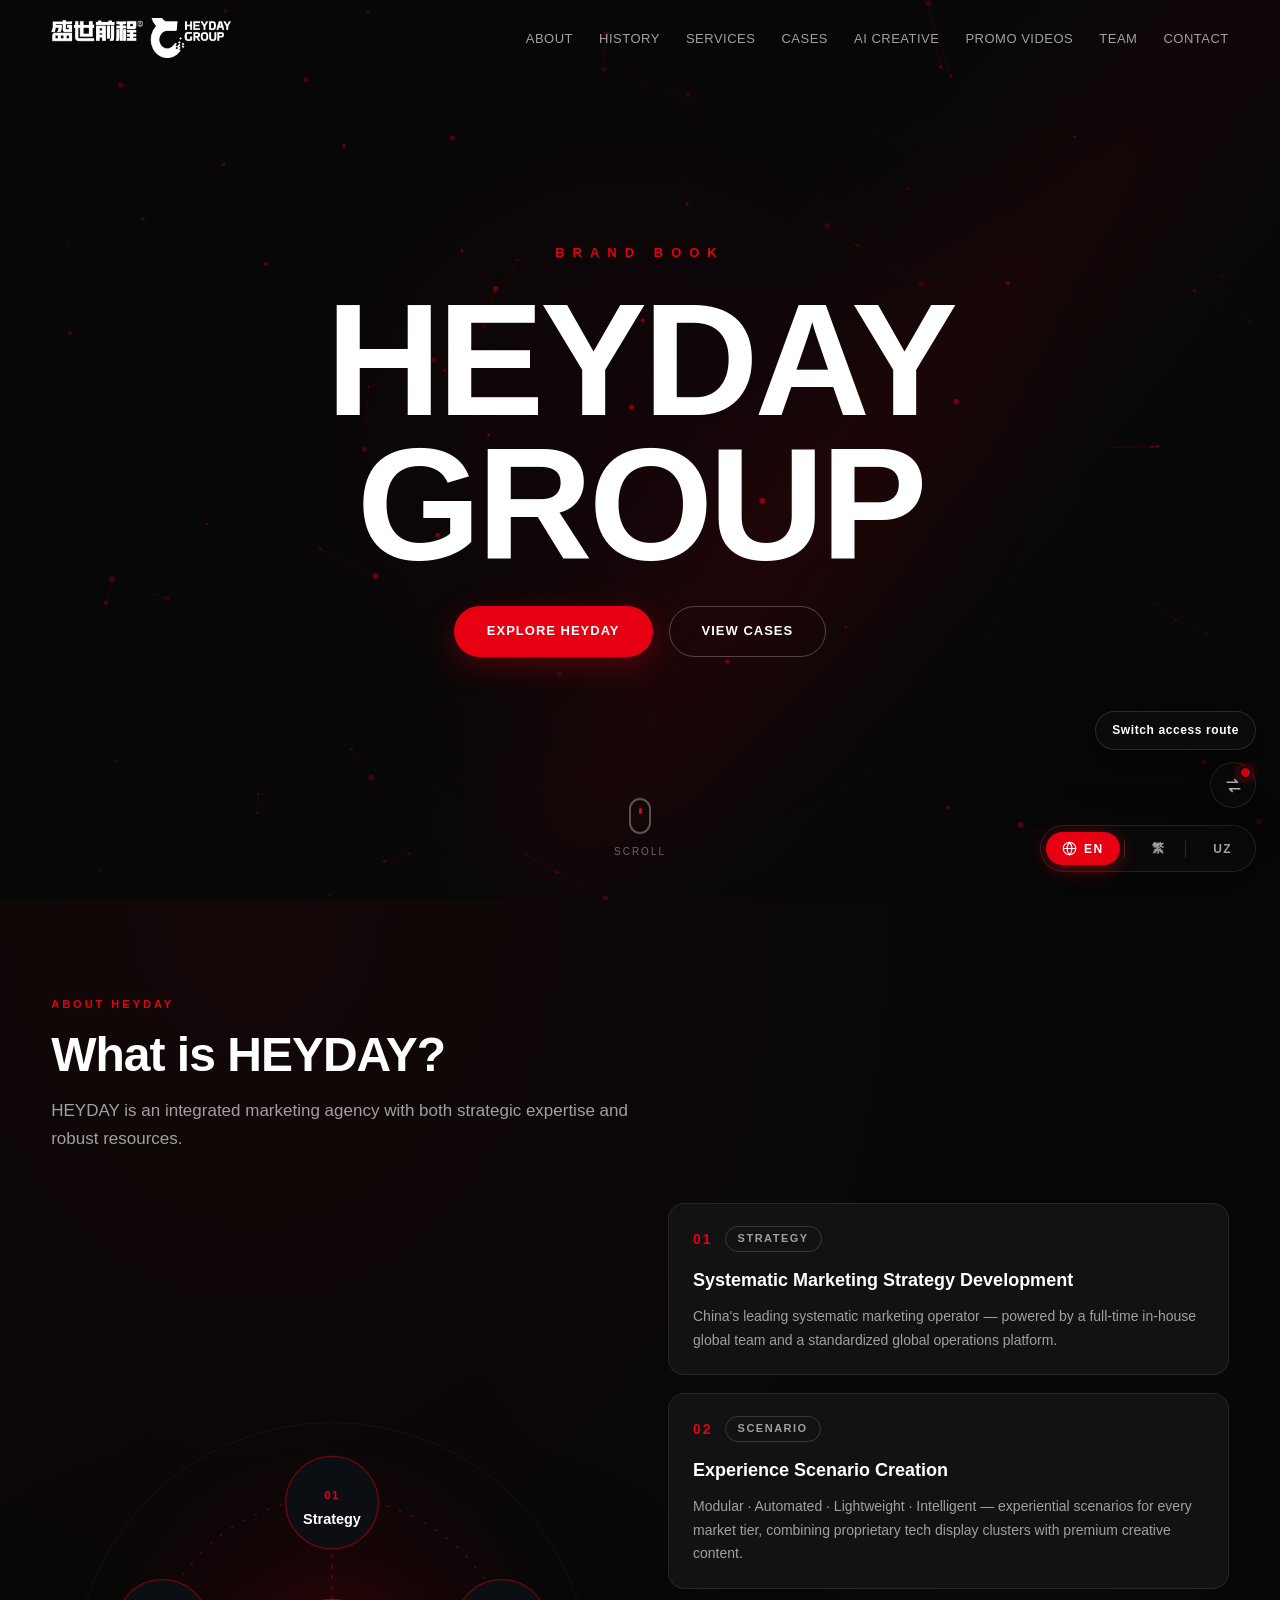
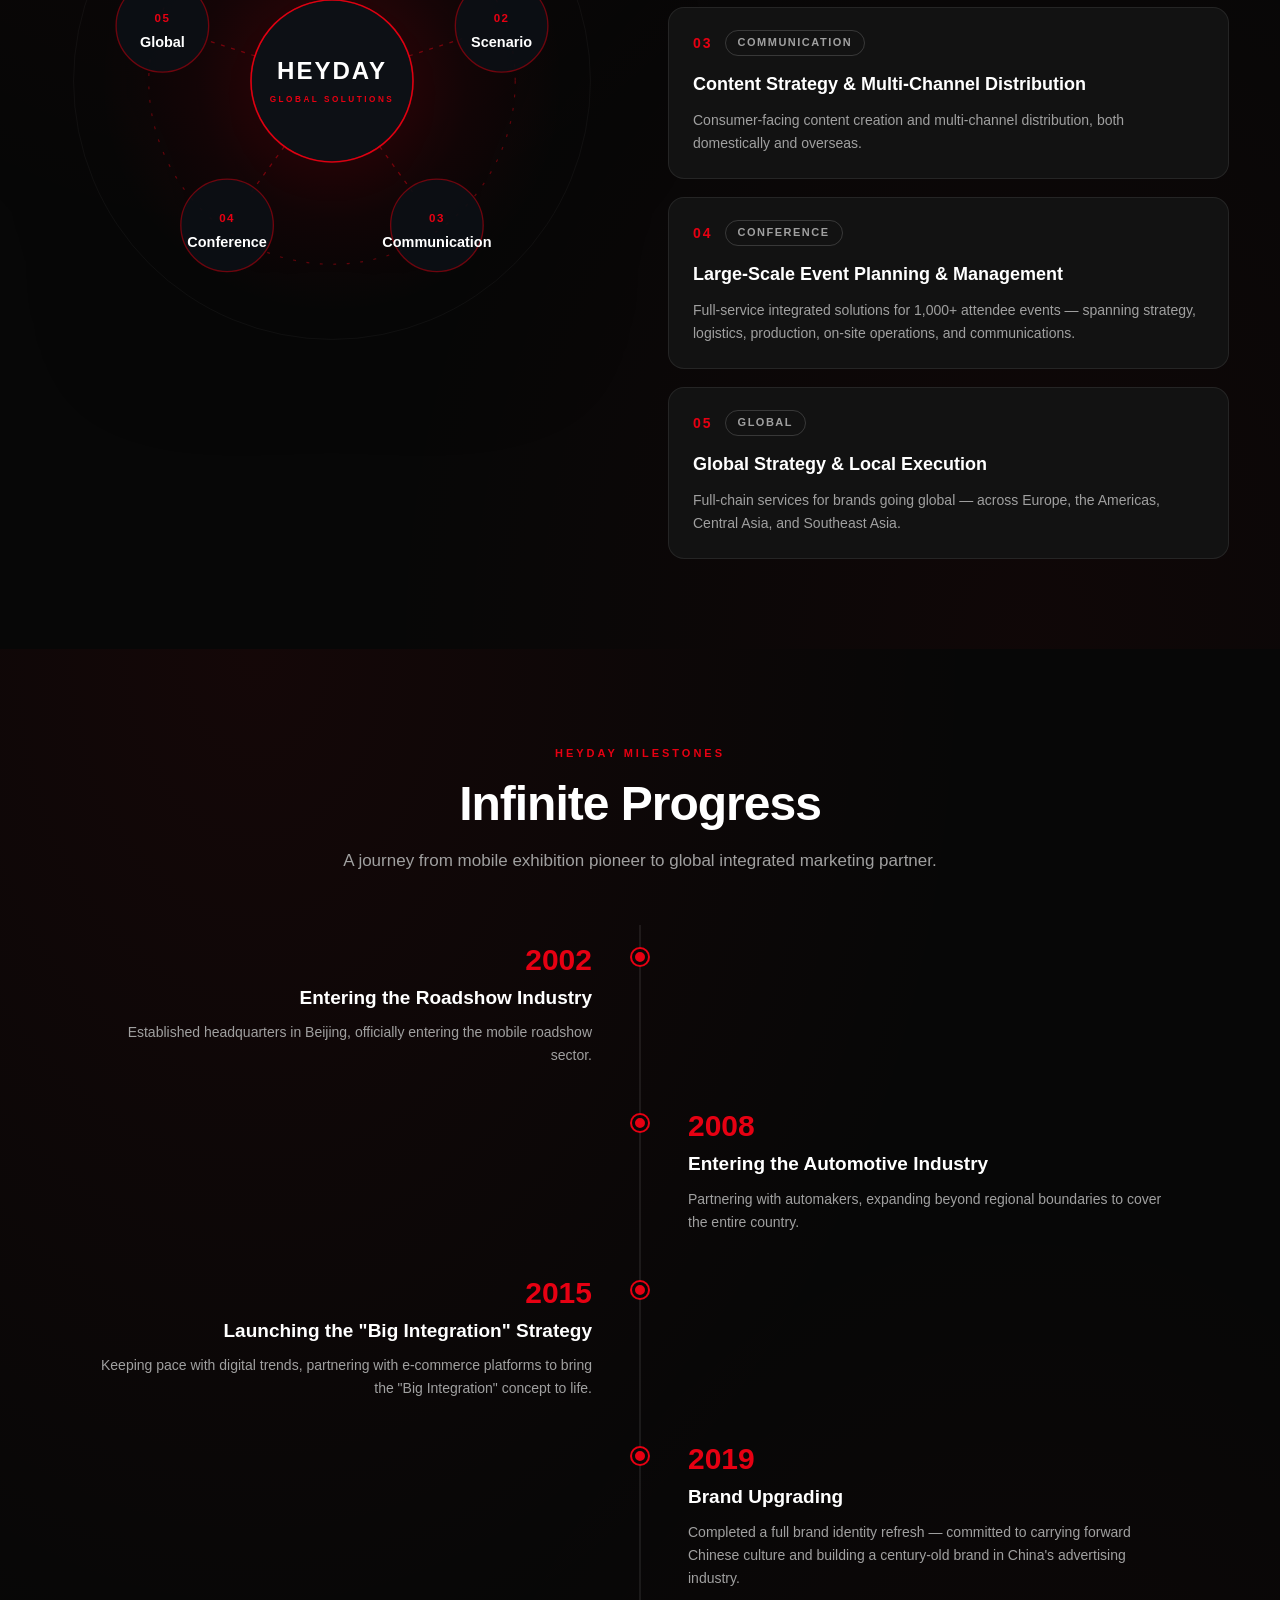
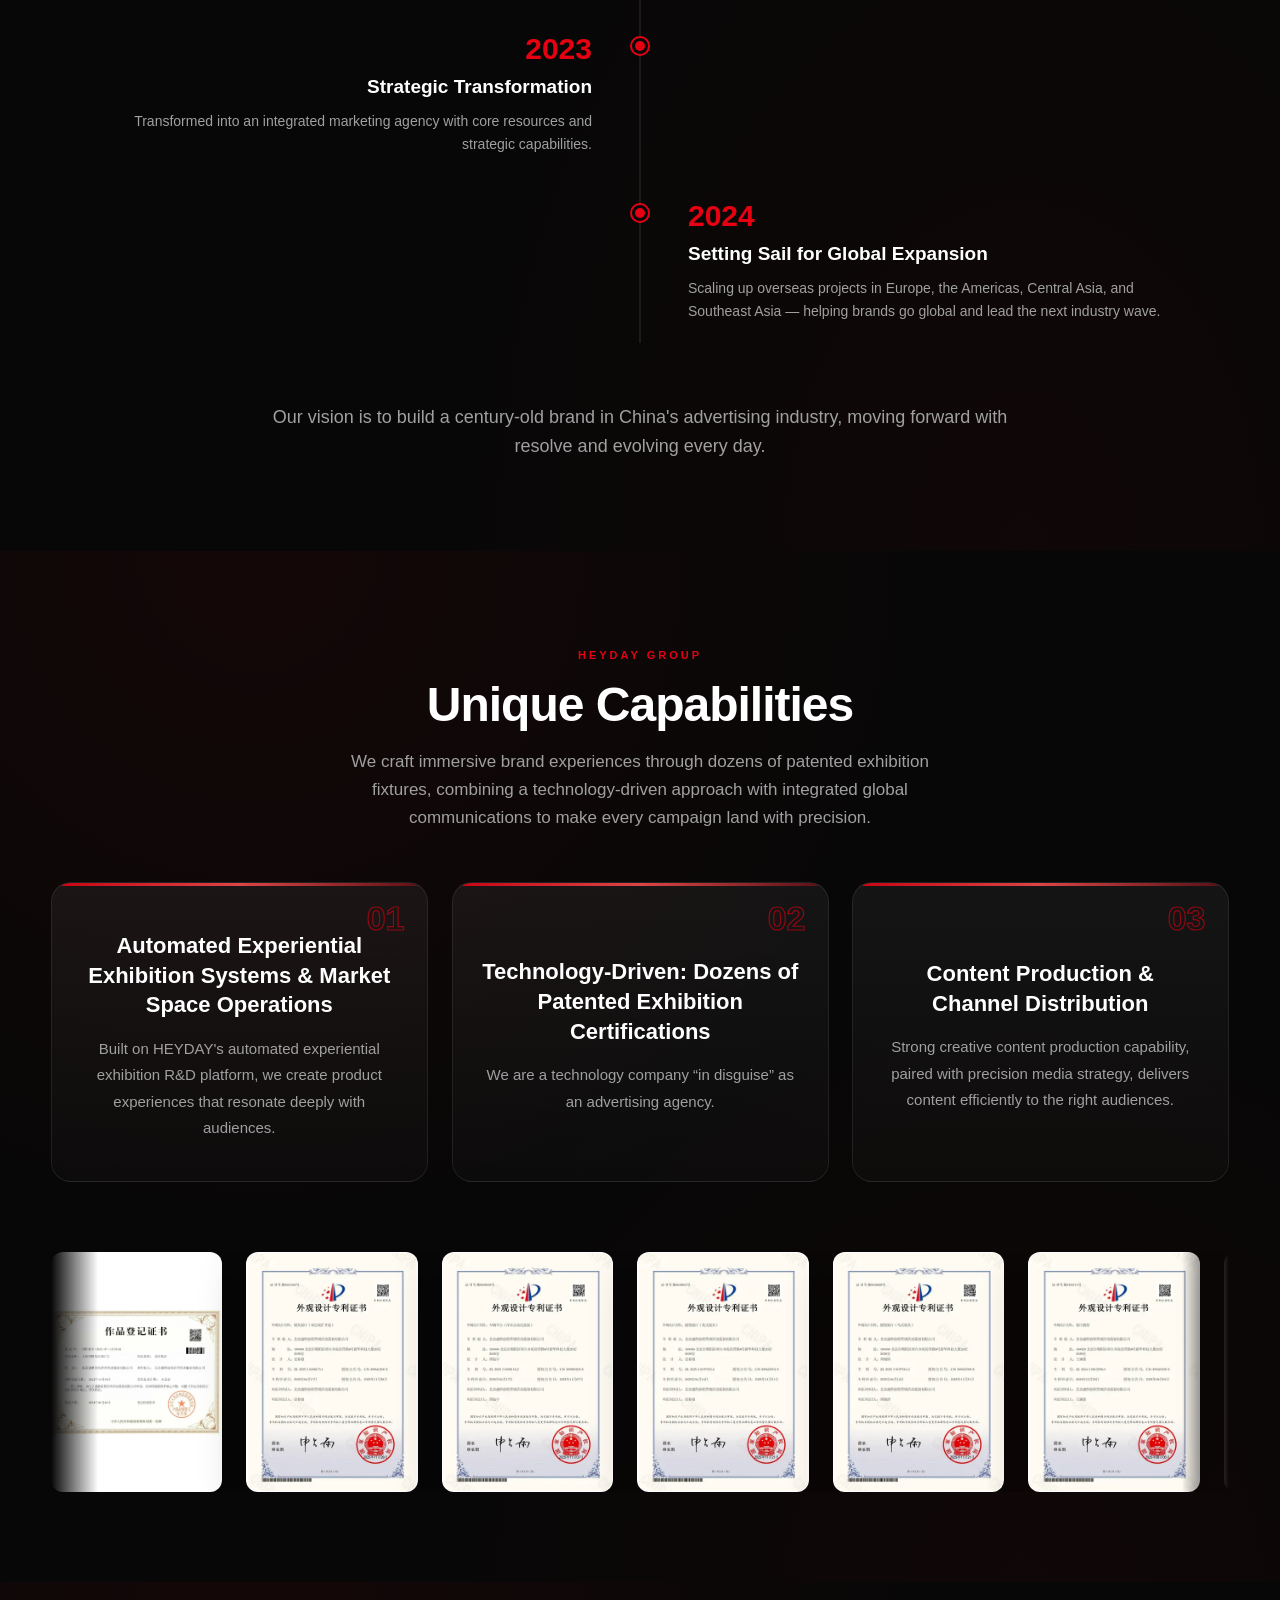
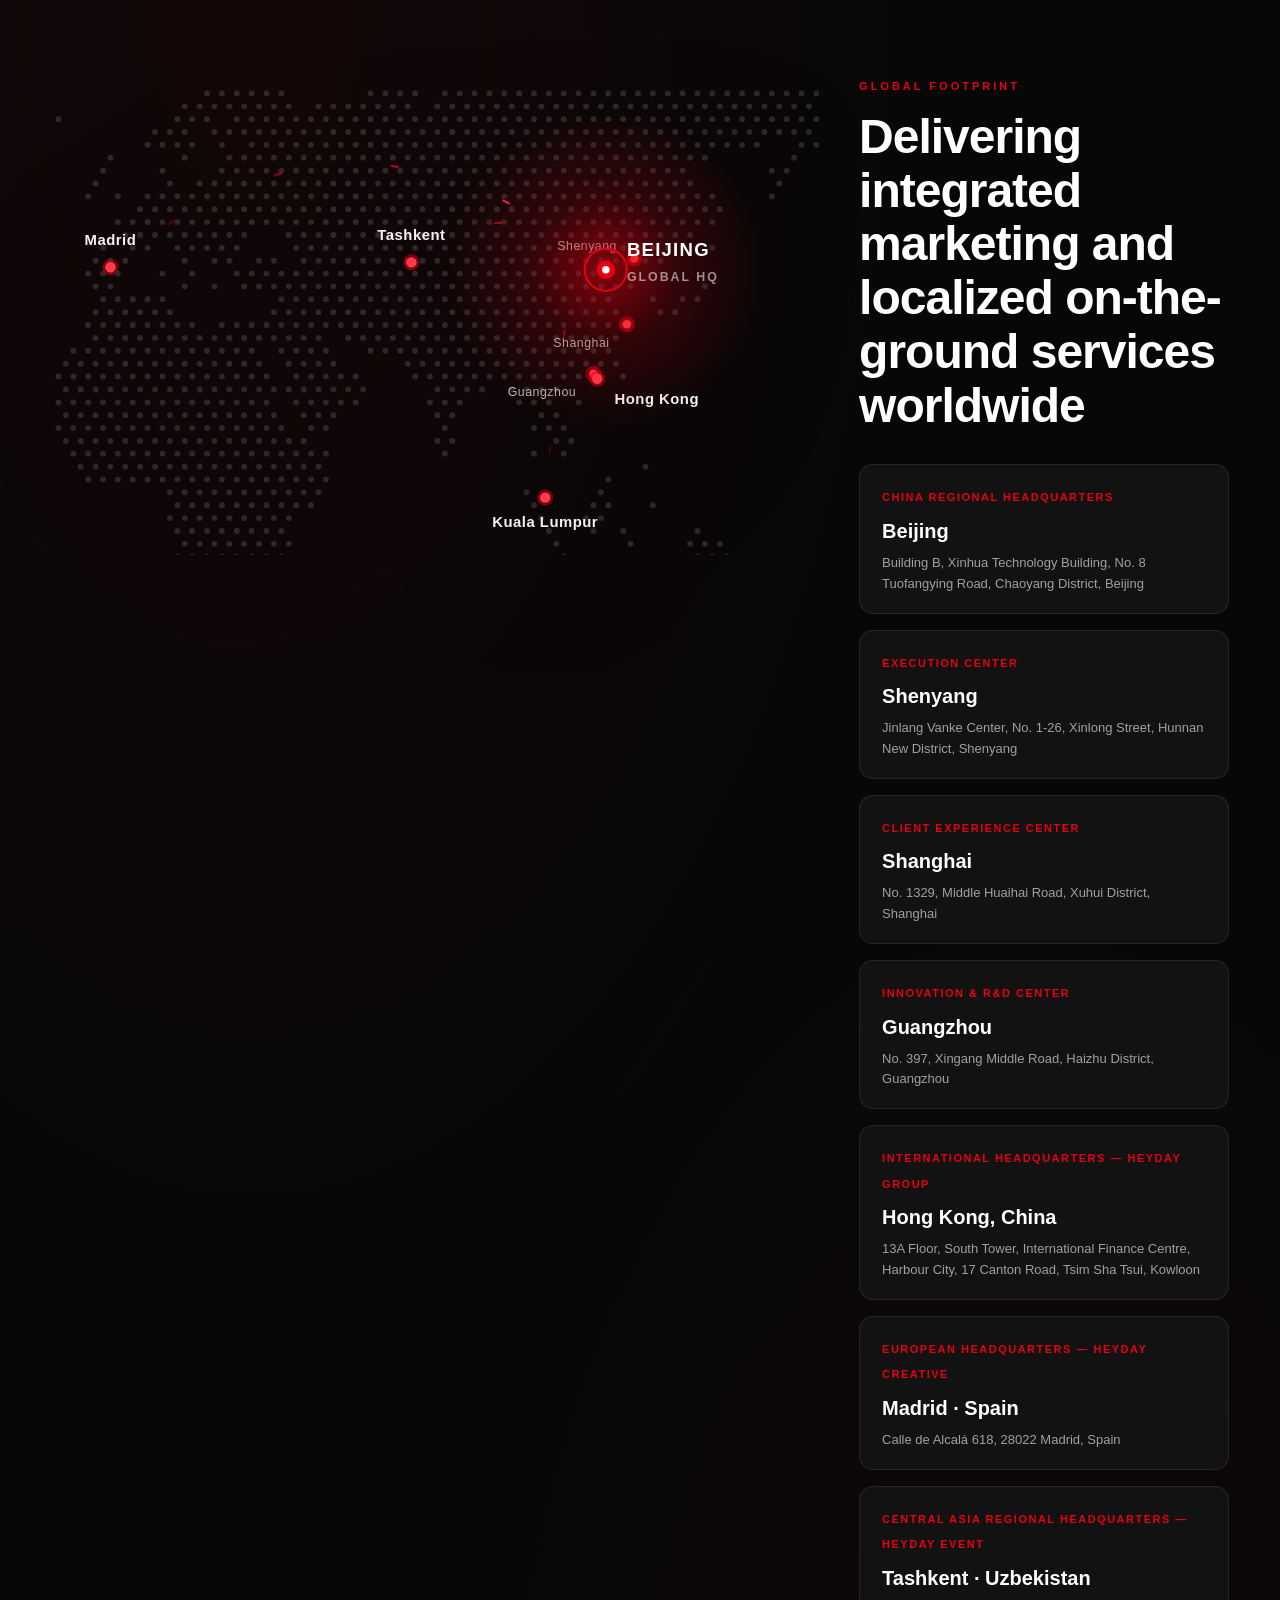
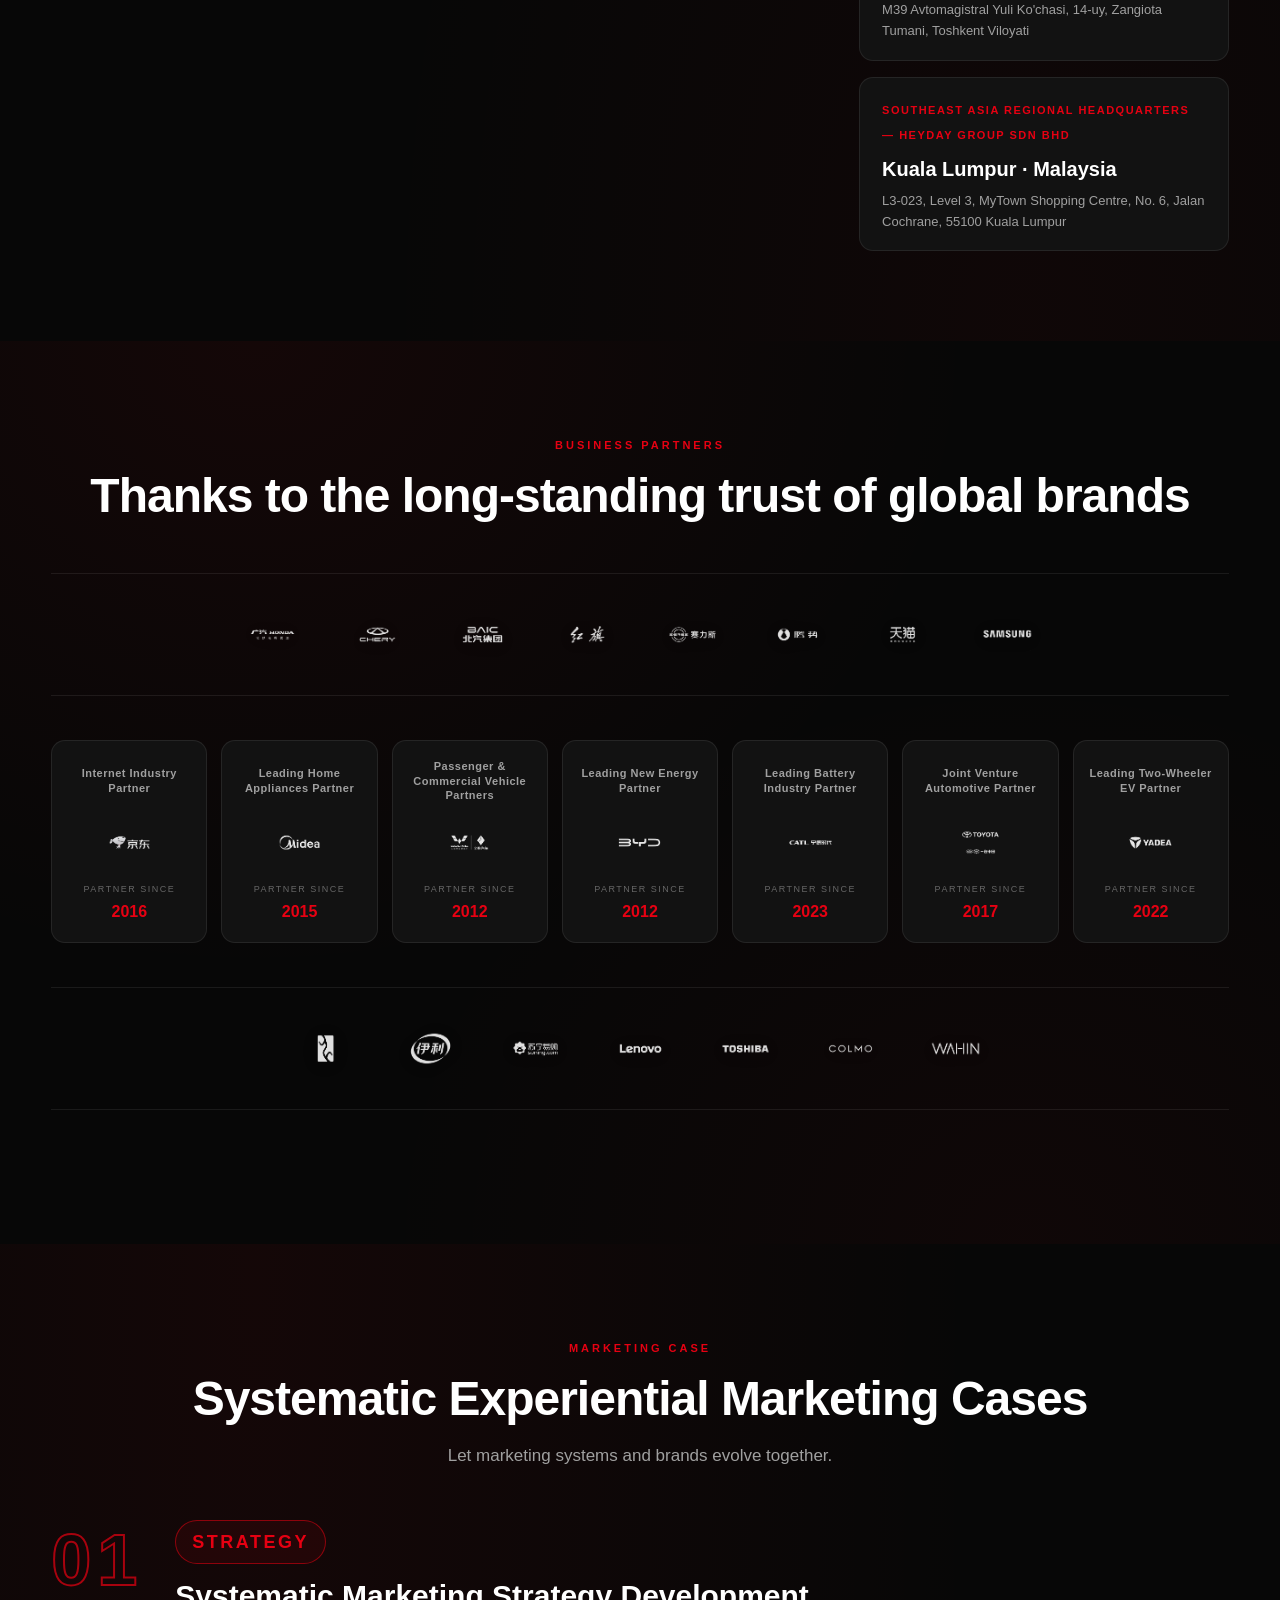
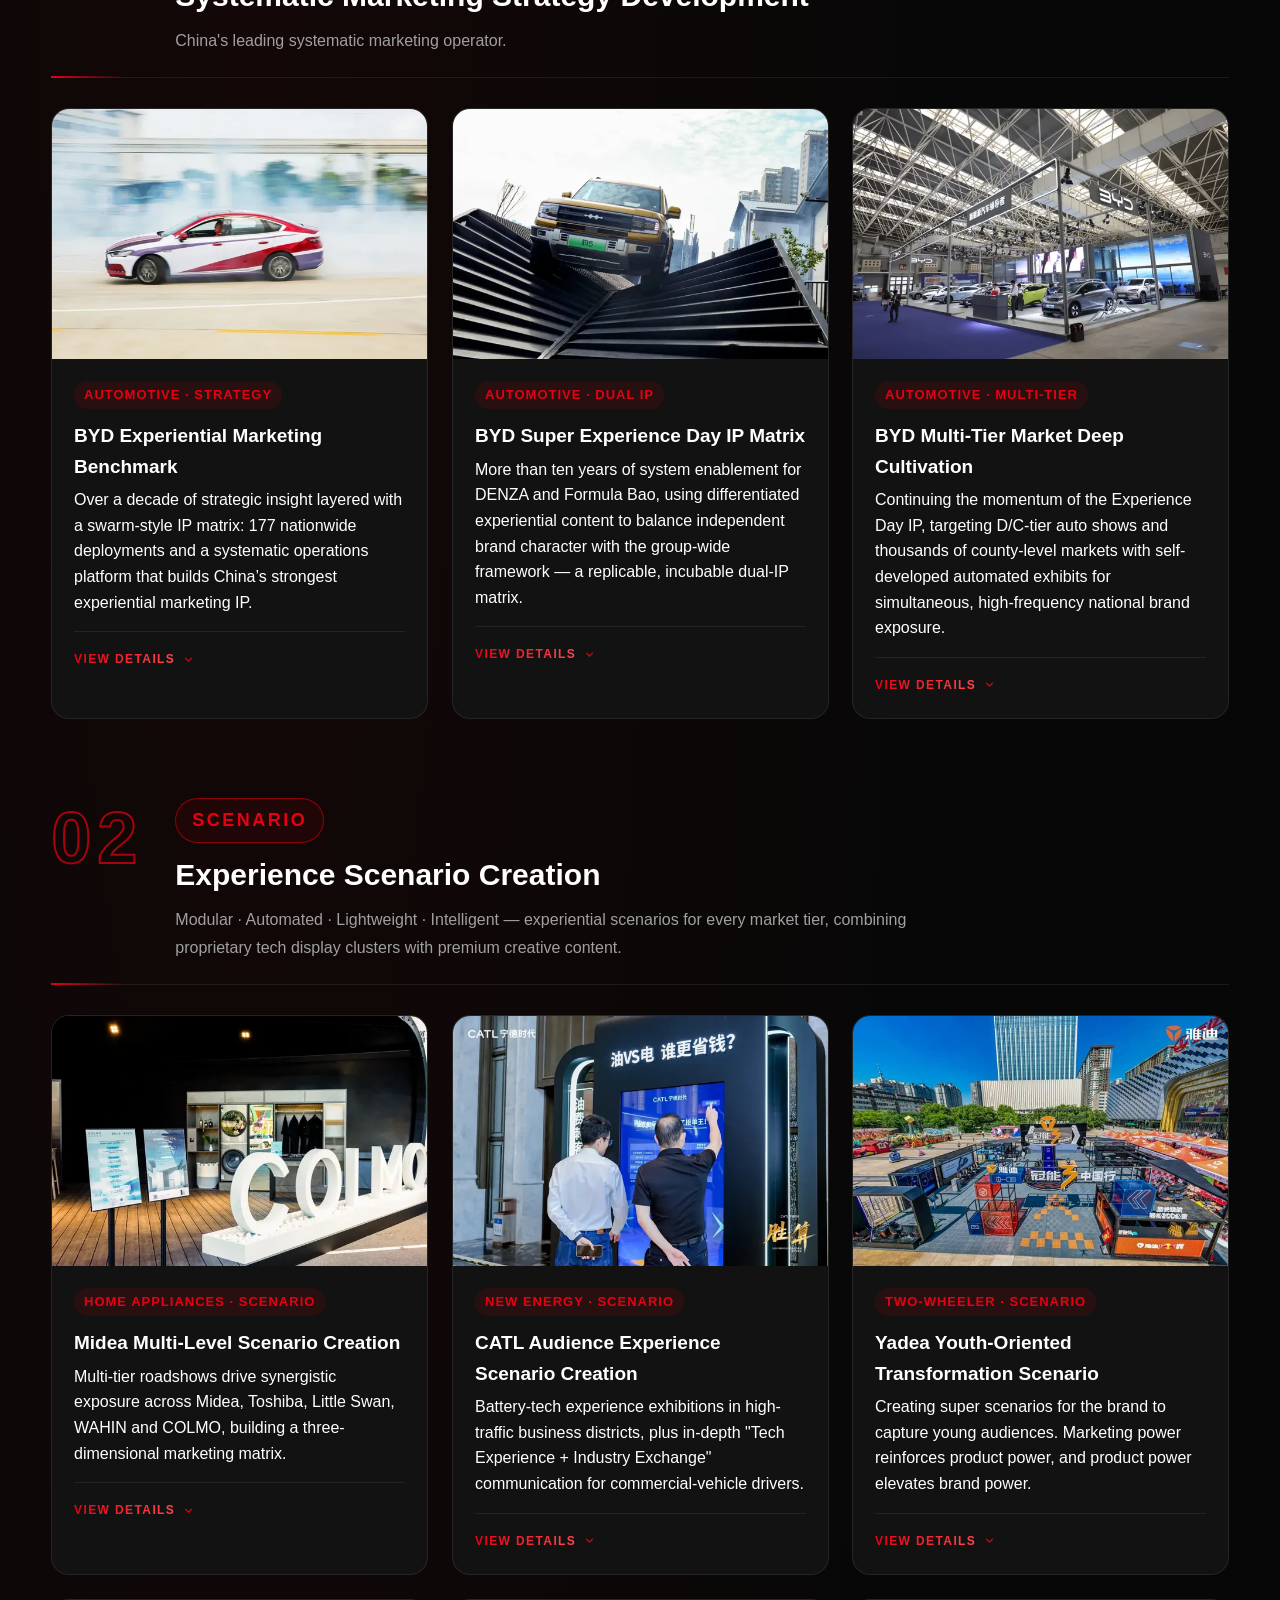
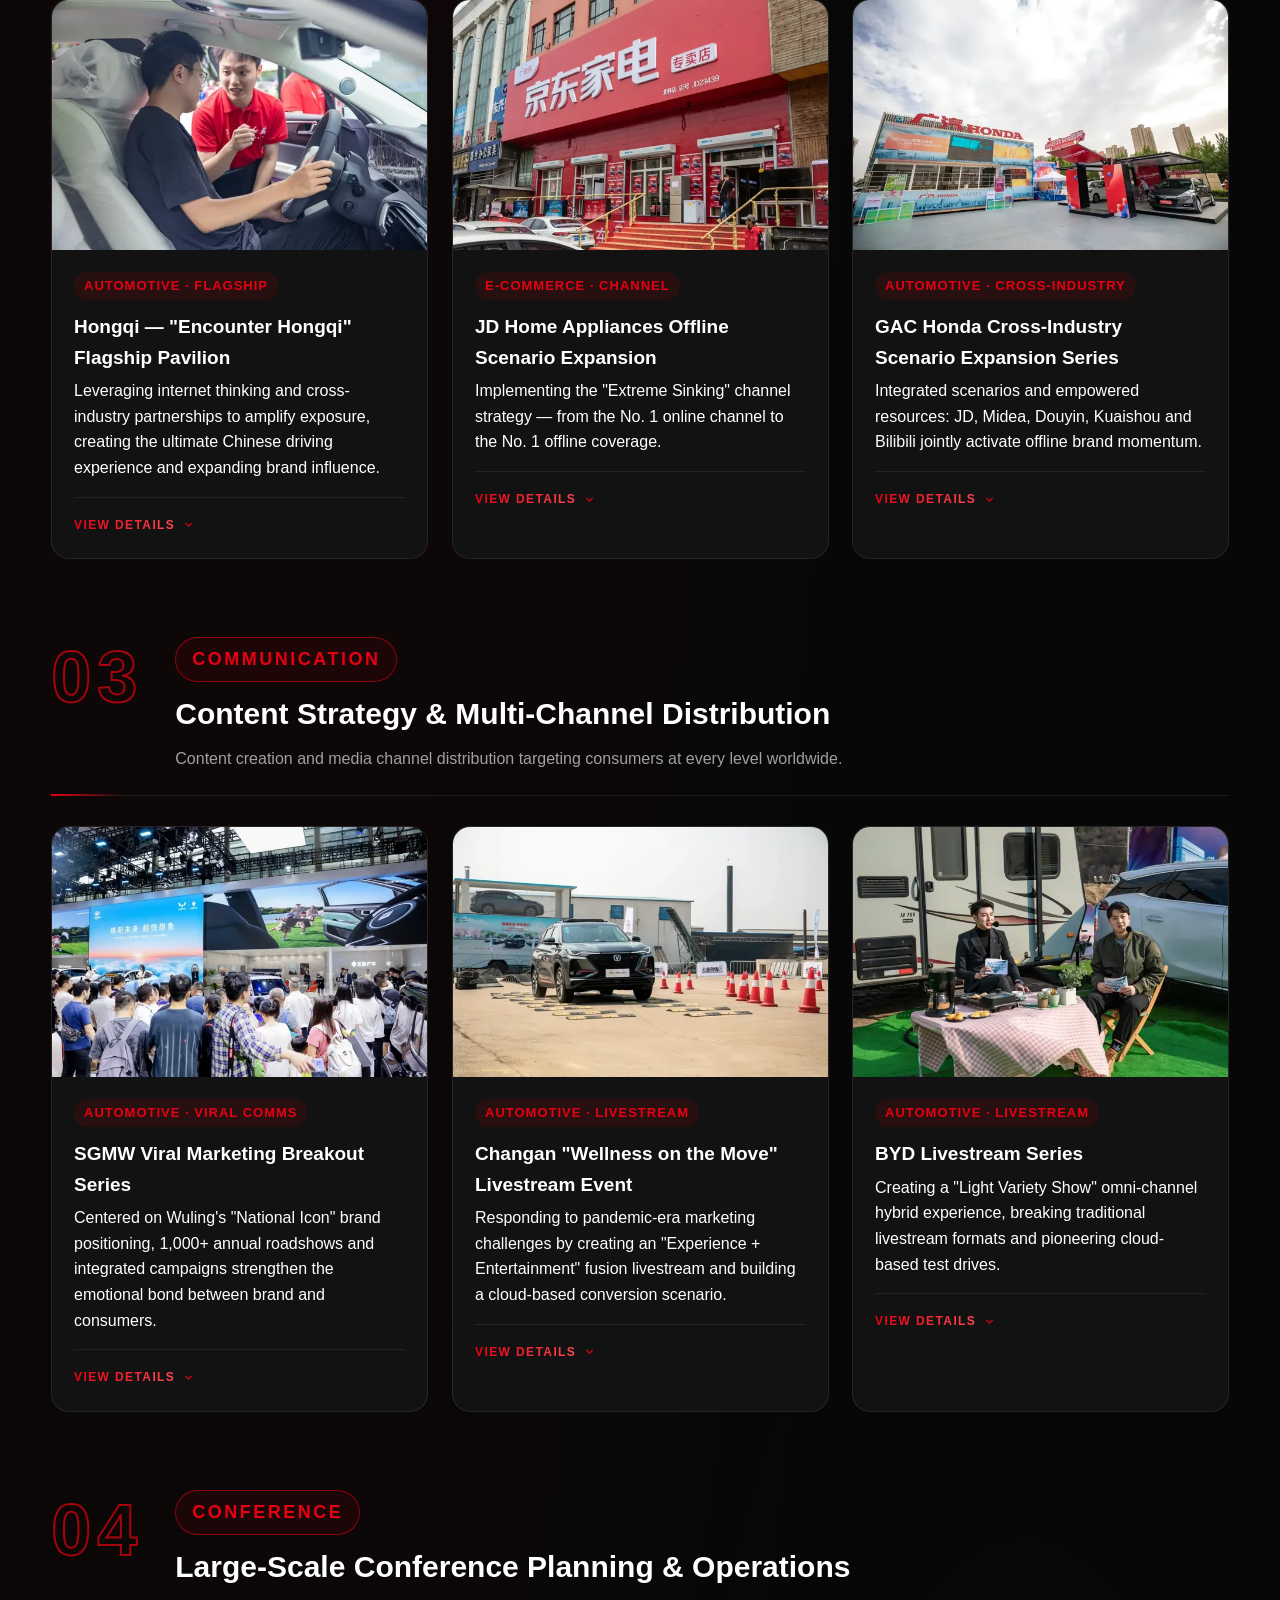
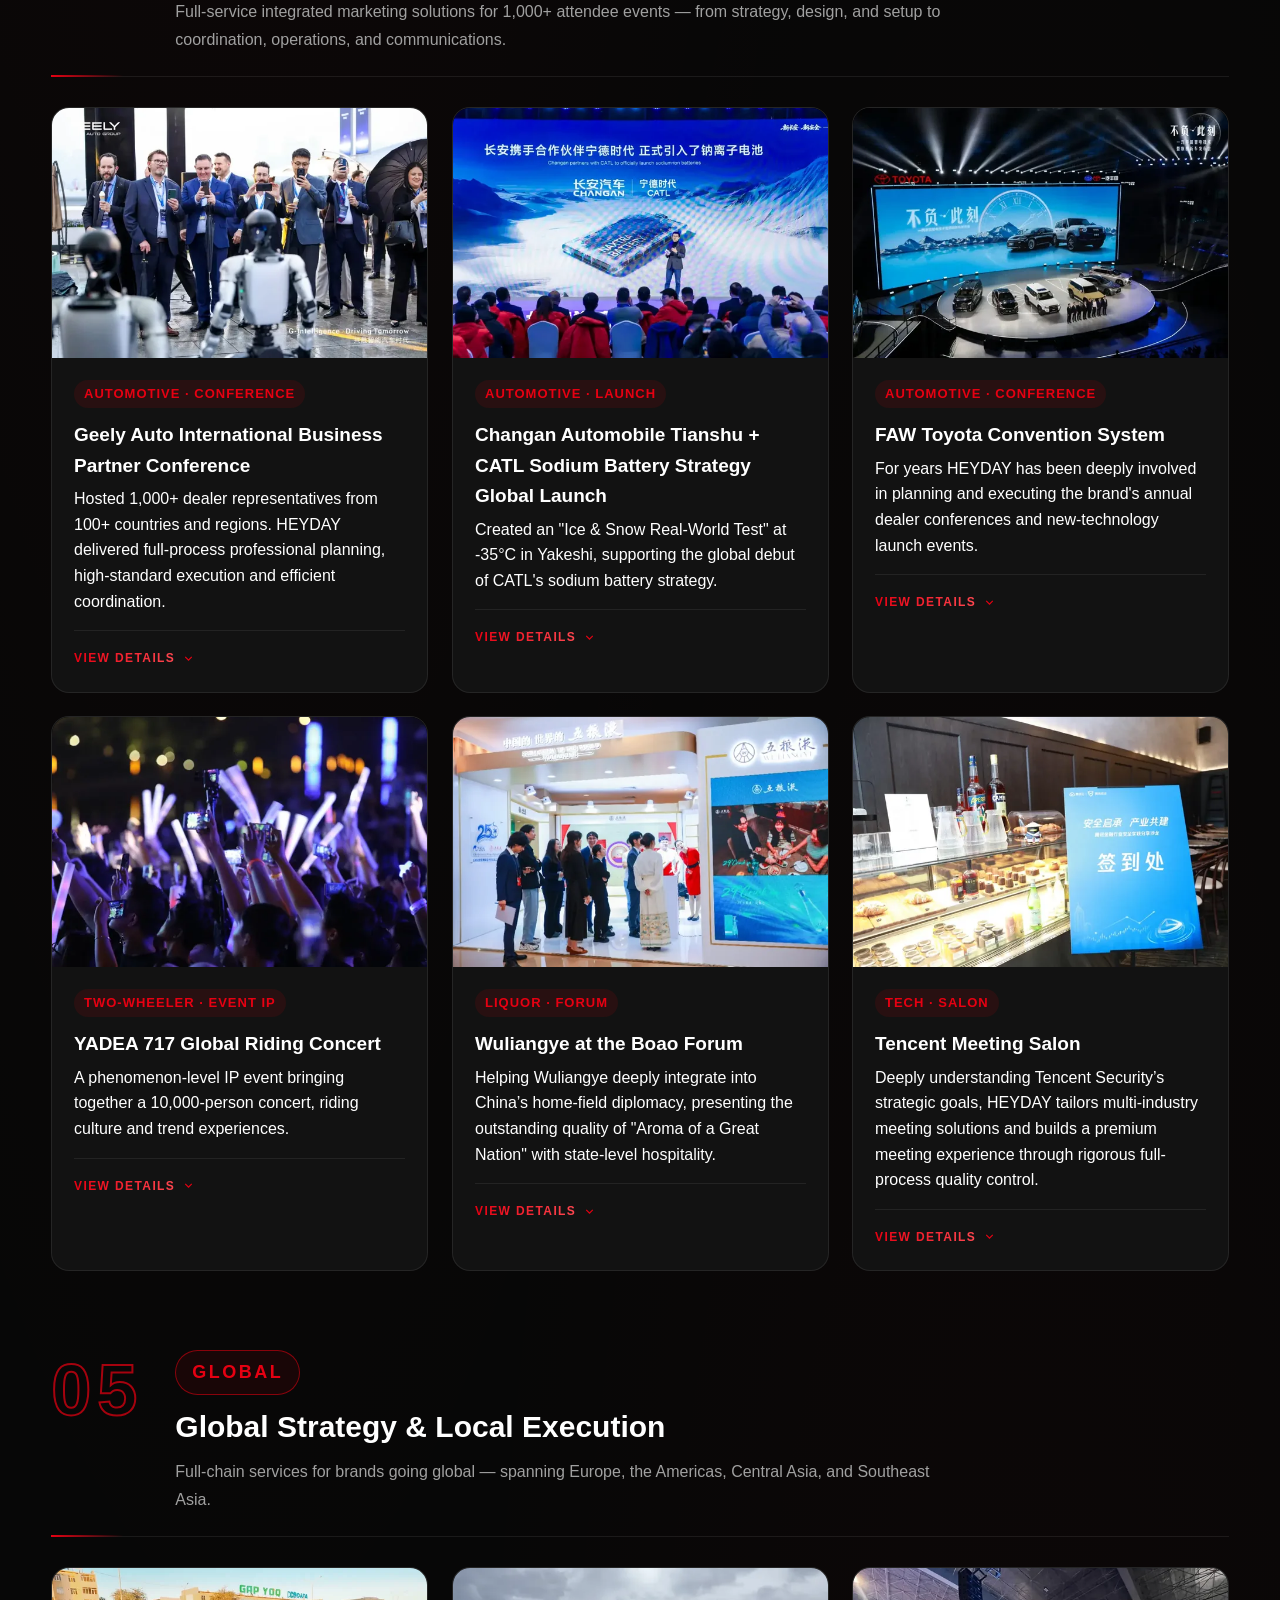
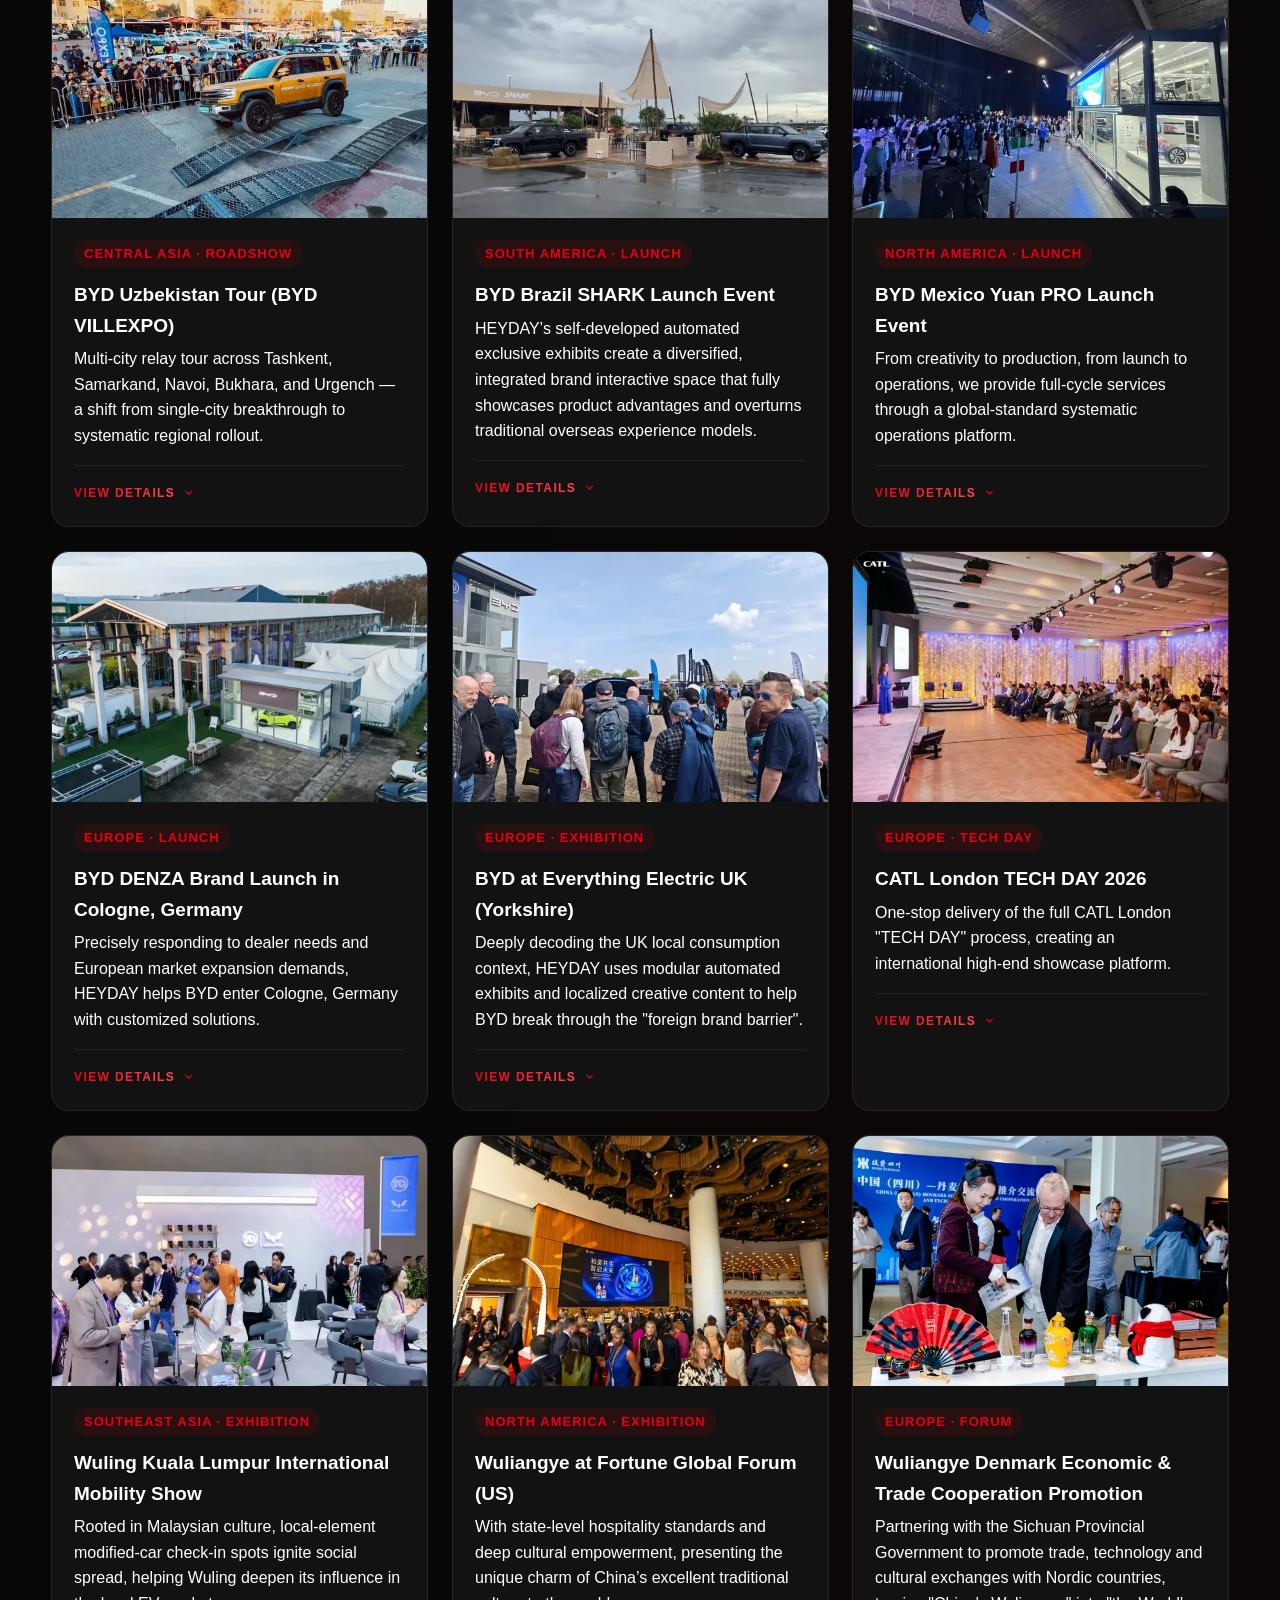
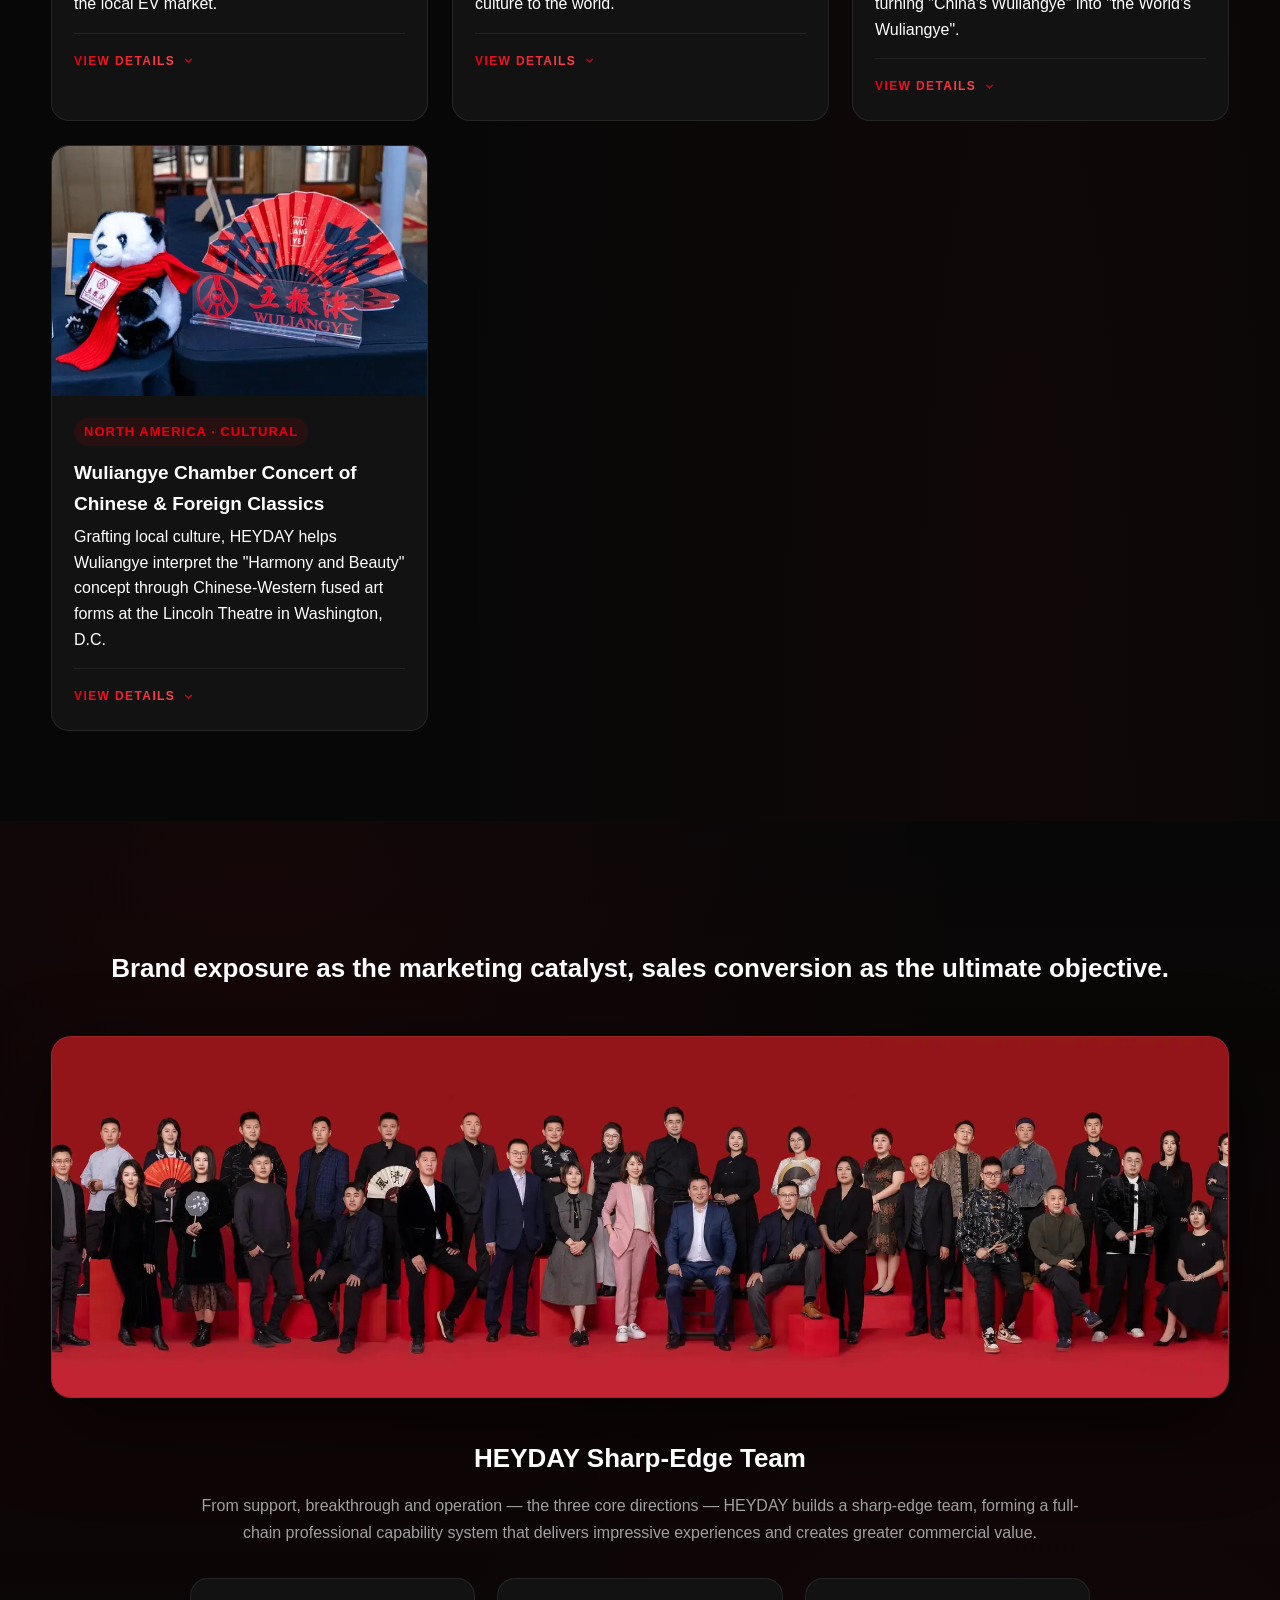
==== commit 808b4d4b: "合作品牌 LOGO 顯示尺寸增大 50%（桌面 51/57px，移動端 39/42px）" ====
--- a/index.html
+++ b/index.html
@@ -11,7 +11,7 @@
   <link rel="preconnect" href="https://fonts.googleapis.com">
   <link rel="preconnect" href="https://fonts.gstatic.com" crossorigin>
   <link href="https://fonts.googleapis.com/css2?family=Inter:wght@300;400;500;600;700;800;900&family=Montserrat:wght@400;500;600;700;800;900&display=swap" rel="stylesheet">
-  <link rel="stylesheet" href="css/style.css?v=20260916a">
+  <link rel="stylesheet" href="css/style.css?v=20260916b">
   <link rel="preload" as="image" href="assets/slide4/04_image7.webp" fetchpriority="high">
 
 </head>
@@ -1338,8 +1338,8 @@
 
   <script src="js/vendor/gsap.min.js"></script>
   <script src="js/vendor/ScrollTrigger.min.js"></script>
-  <script src="js/i18n.js?v=20260916a"></script>
-  <script src="js/main.js?v=20260916a"></script>
-  <script src="js/node-switcher.js?v=20260916a"></script>
+  <script src="js/i18n.js?v=20260916b"></script>
+  <script src="js/main.js?v=20260916b"></script>
+  <script src="js/node-switcher.js?v=20260916b"></script>
 </body>
 </html>
--- a/css/style.css
+++ b/css/style.css
@@ -899,7 +899,7 @@
 
 .pr-logo {
   flex: 0 0 auto;
-  height: 38px;
+  height: 57px;
   display: flex;
   align-items: center;
   justify-content: center;
@@ -980,7 +980,7 @@
 }
 
 .pcat-logo {
-  height: 34px;
+  height: 51px;
   display: flex;
   align-items: center;
   justify-content: center;
@@ -2092,12 +2092,12 @@
 
 @media (max-width: 768px) {
   .partner-row { gap: 18px 28px; padding: 22px 12px; }
-  .pr-logo { height: 28px; }
+  .pr-logo { height: 42px; }
   .pr-text { font-size: 14px; }
   .partner-categories { grid-template-columns: repeat(2, 1fr); gap: 10px; }
   .pcat-card { padding: 14px 8px; min-height: 150px; }
   .pcat-label { font-size: 10px; min-height: 36px; }
-  .pcat-logo { height: 26px; }
+  .pcat-logo { height: 39px; }
   .pcat-logo .pr-text { font-size: 12px; }
   .team-groups { grid-template-columns: 1fr; }
   .exhibit-showcase { margin-top: 48px; }
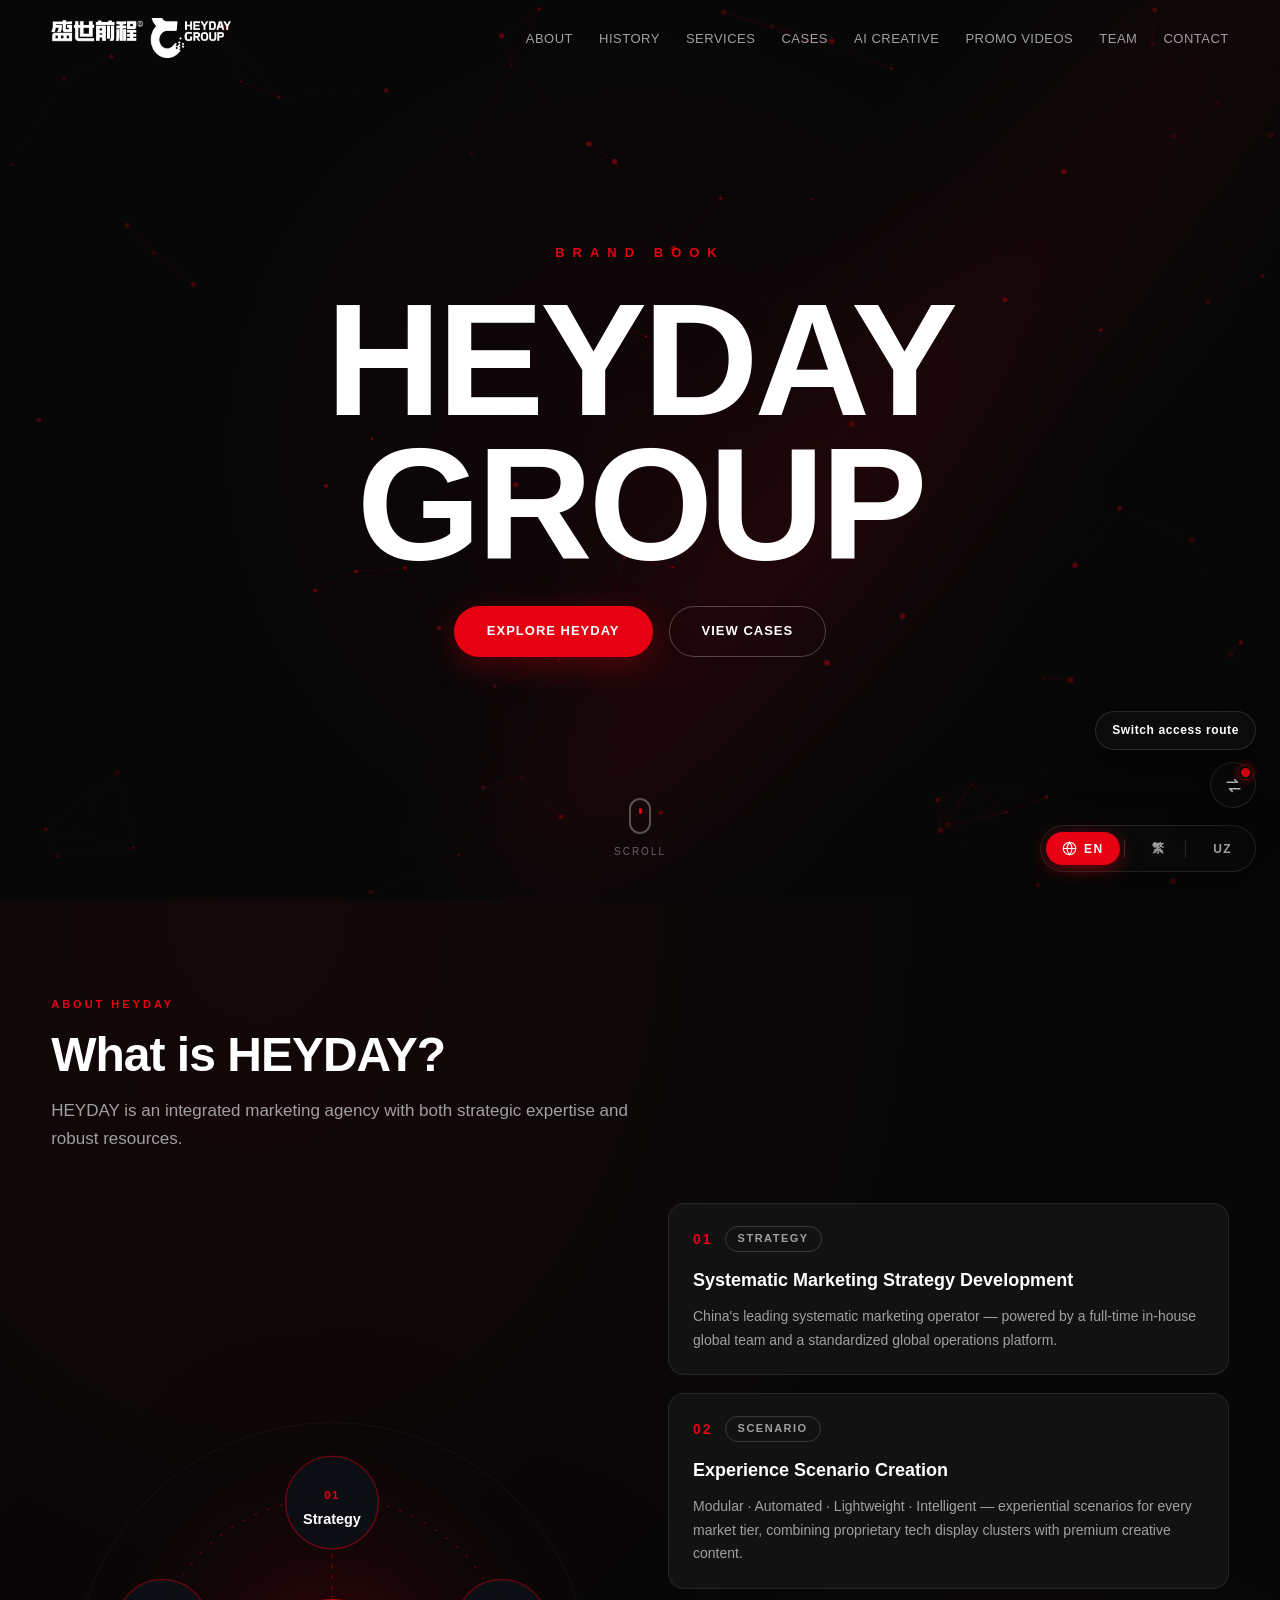
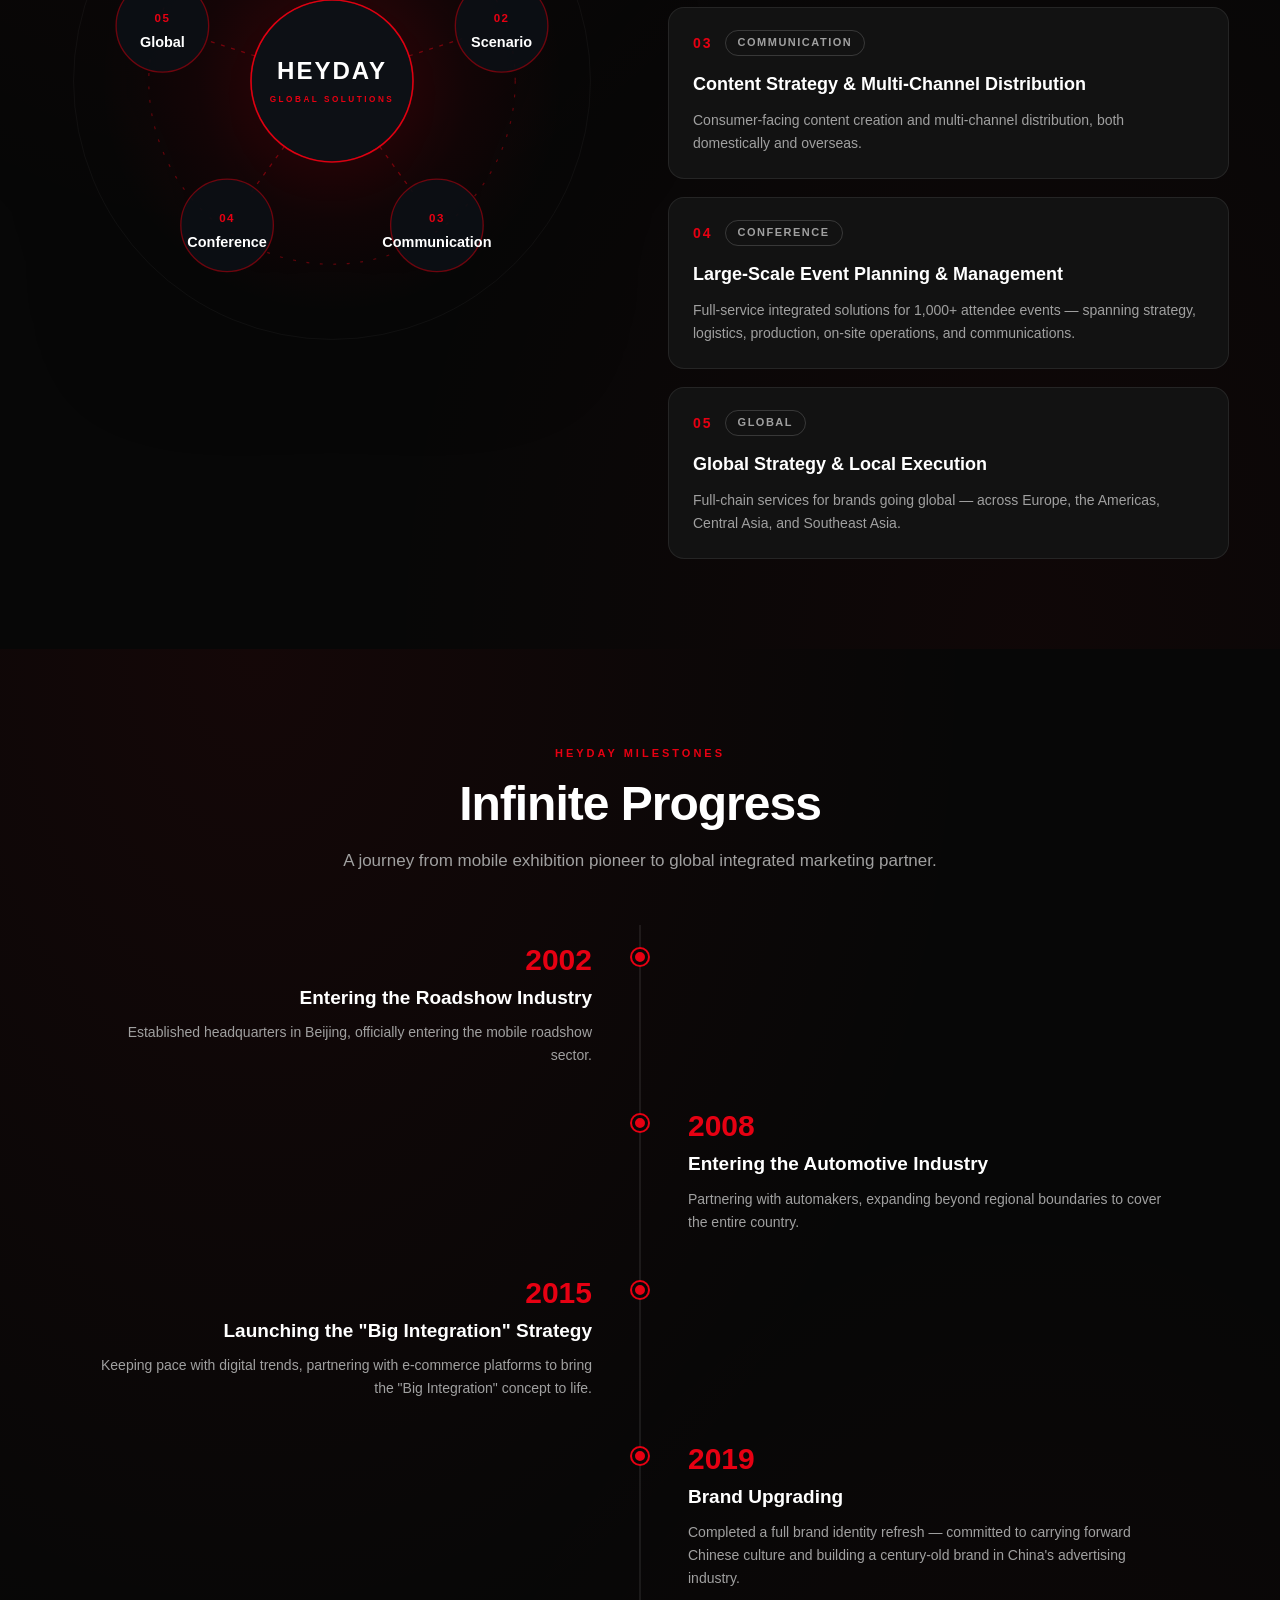
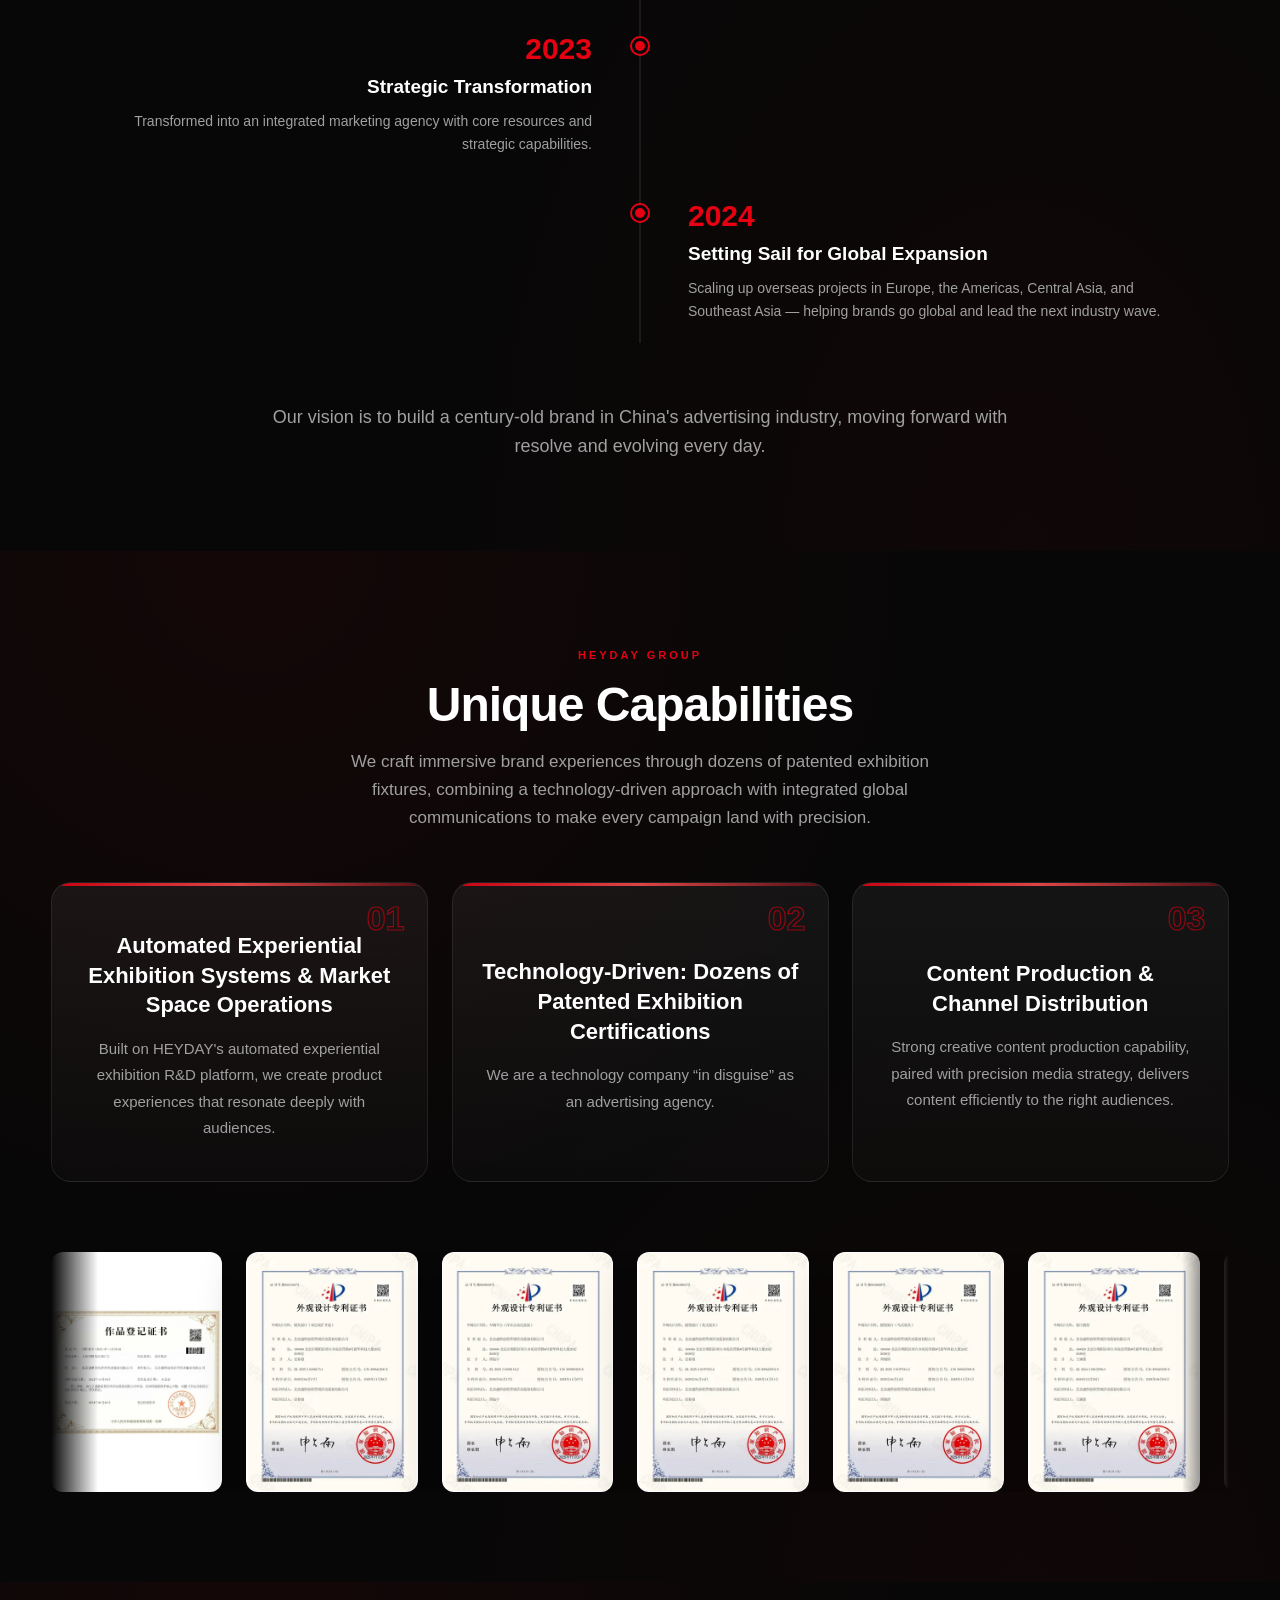
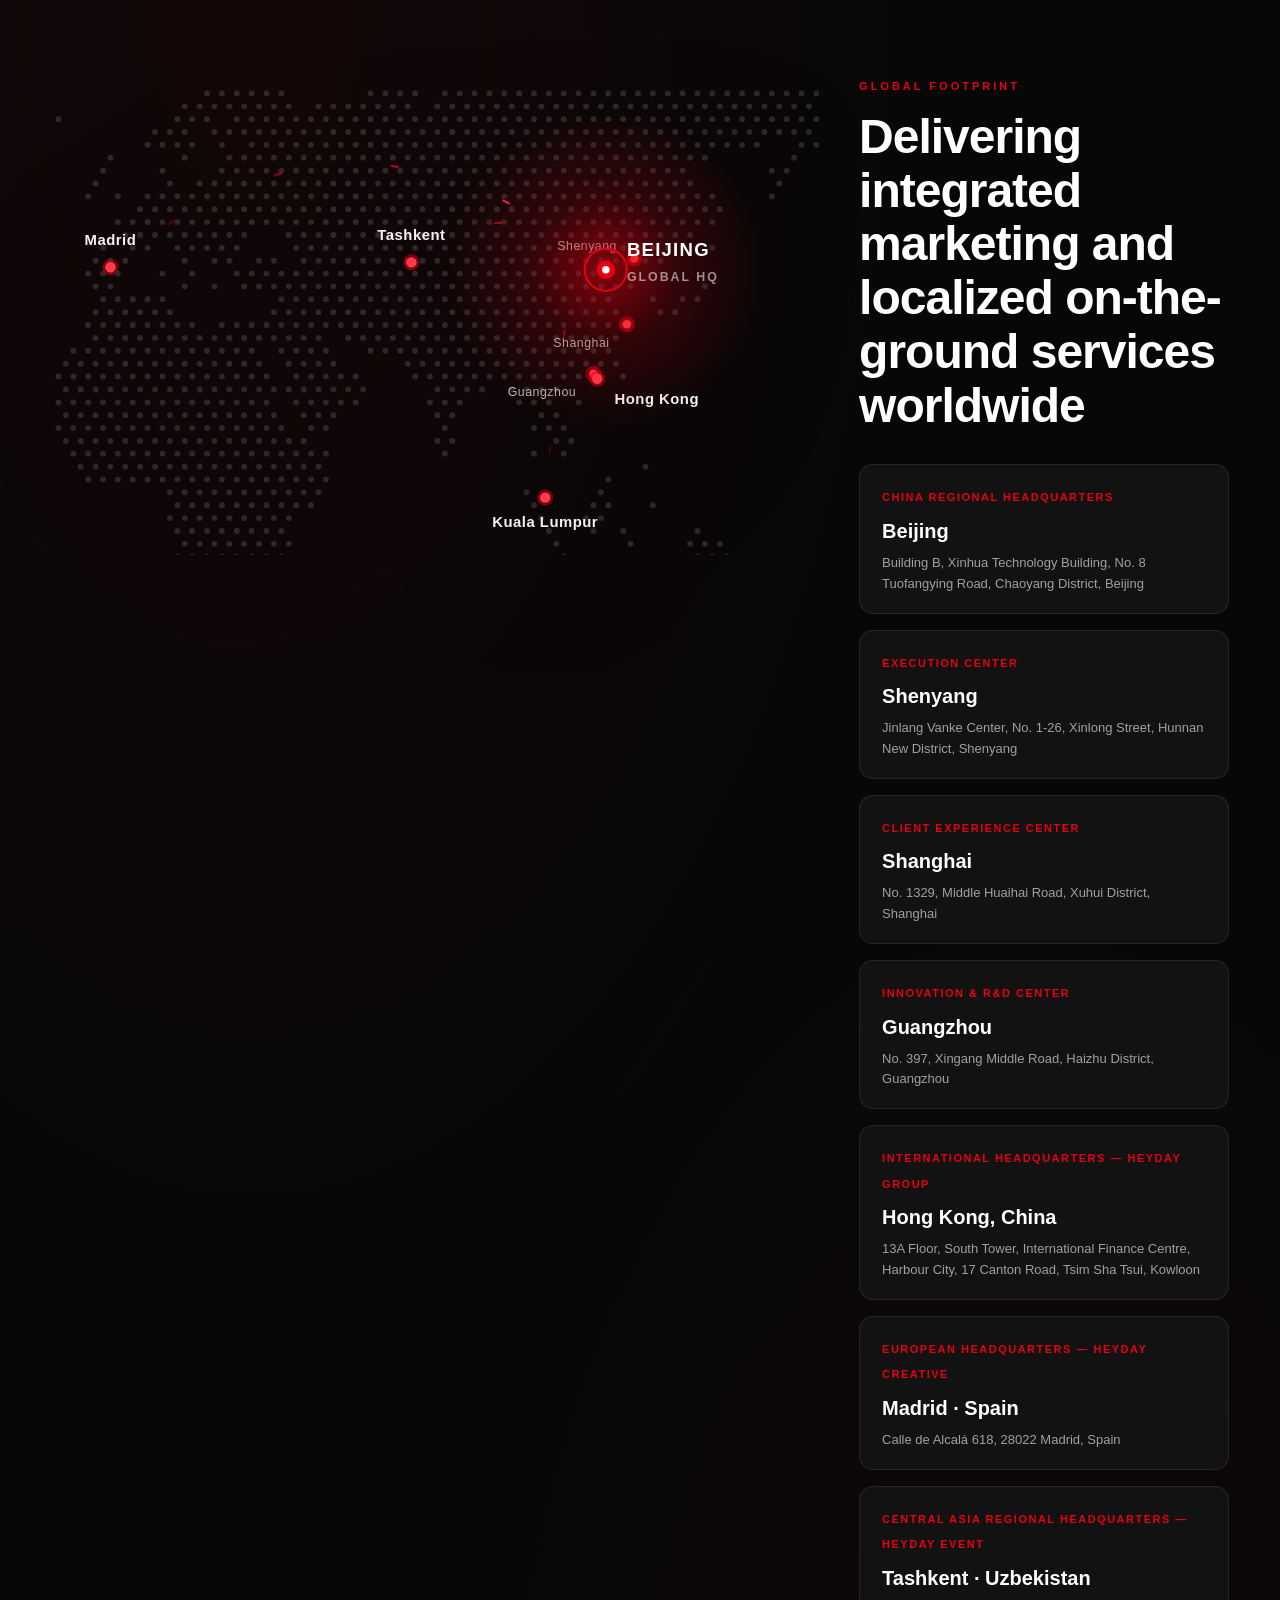
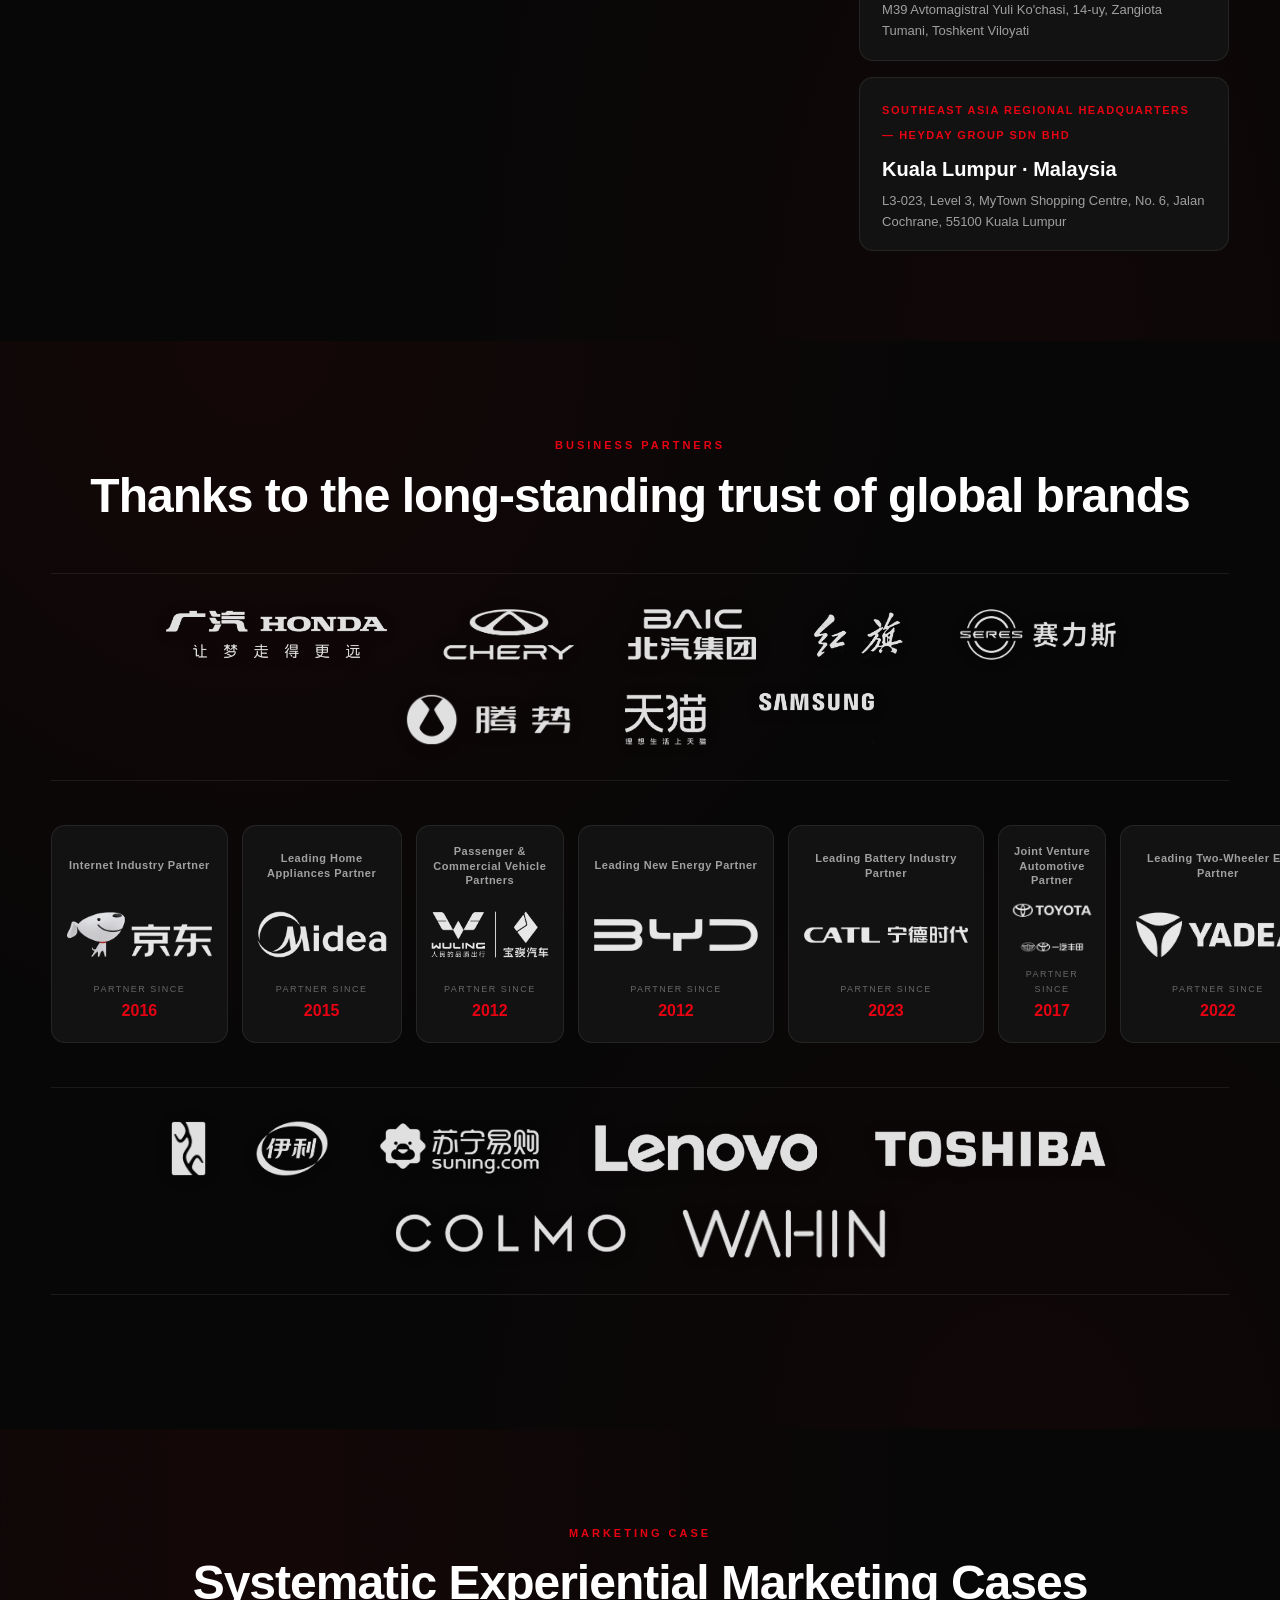
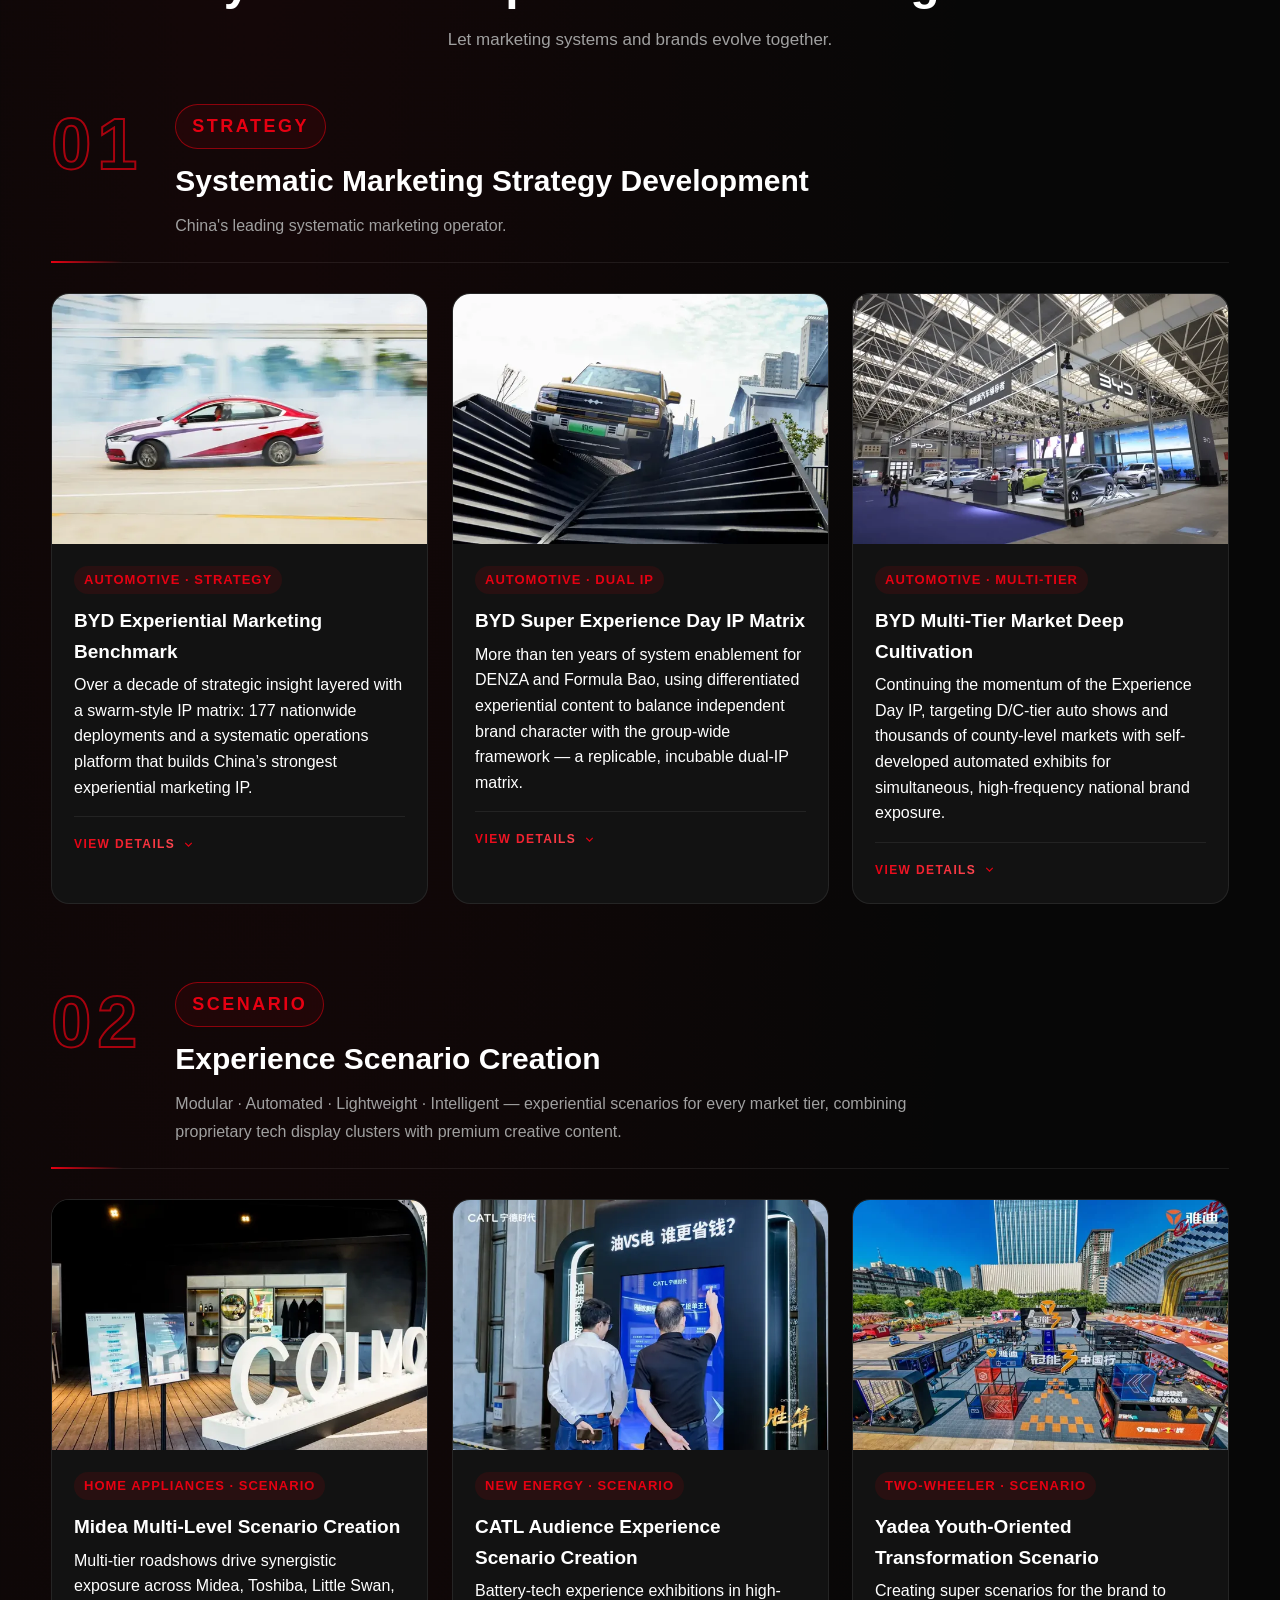
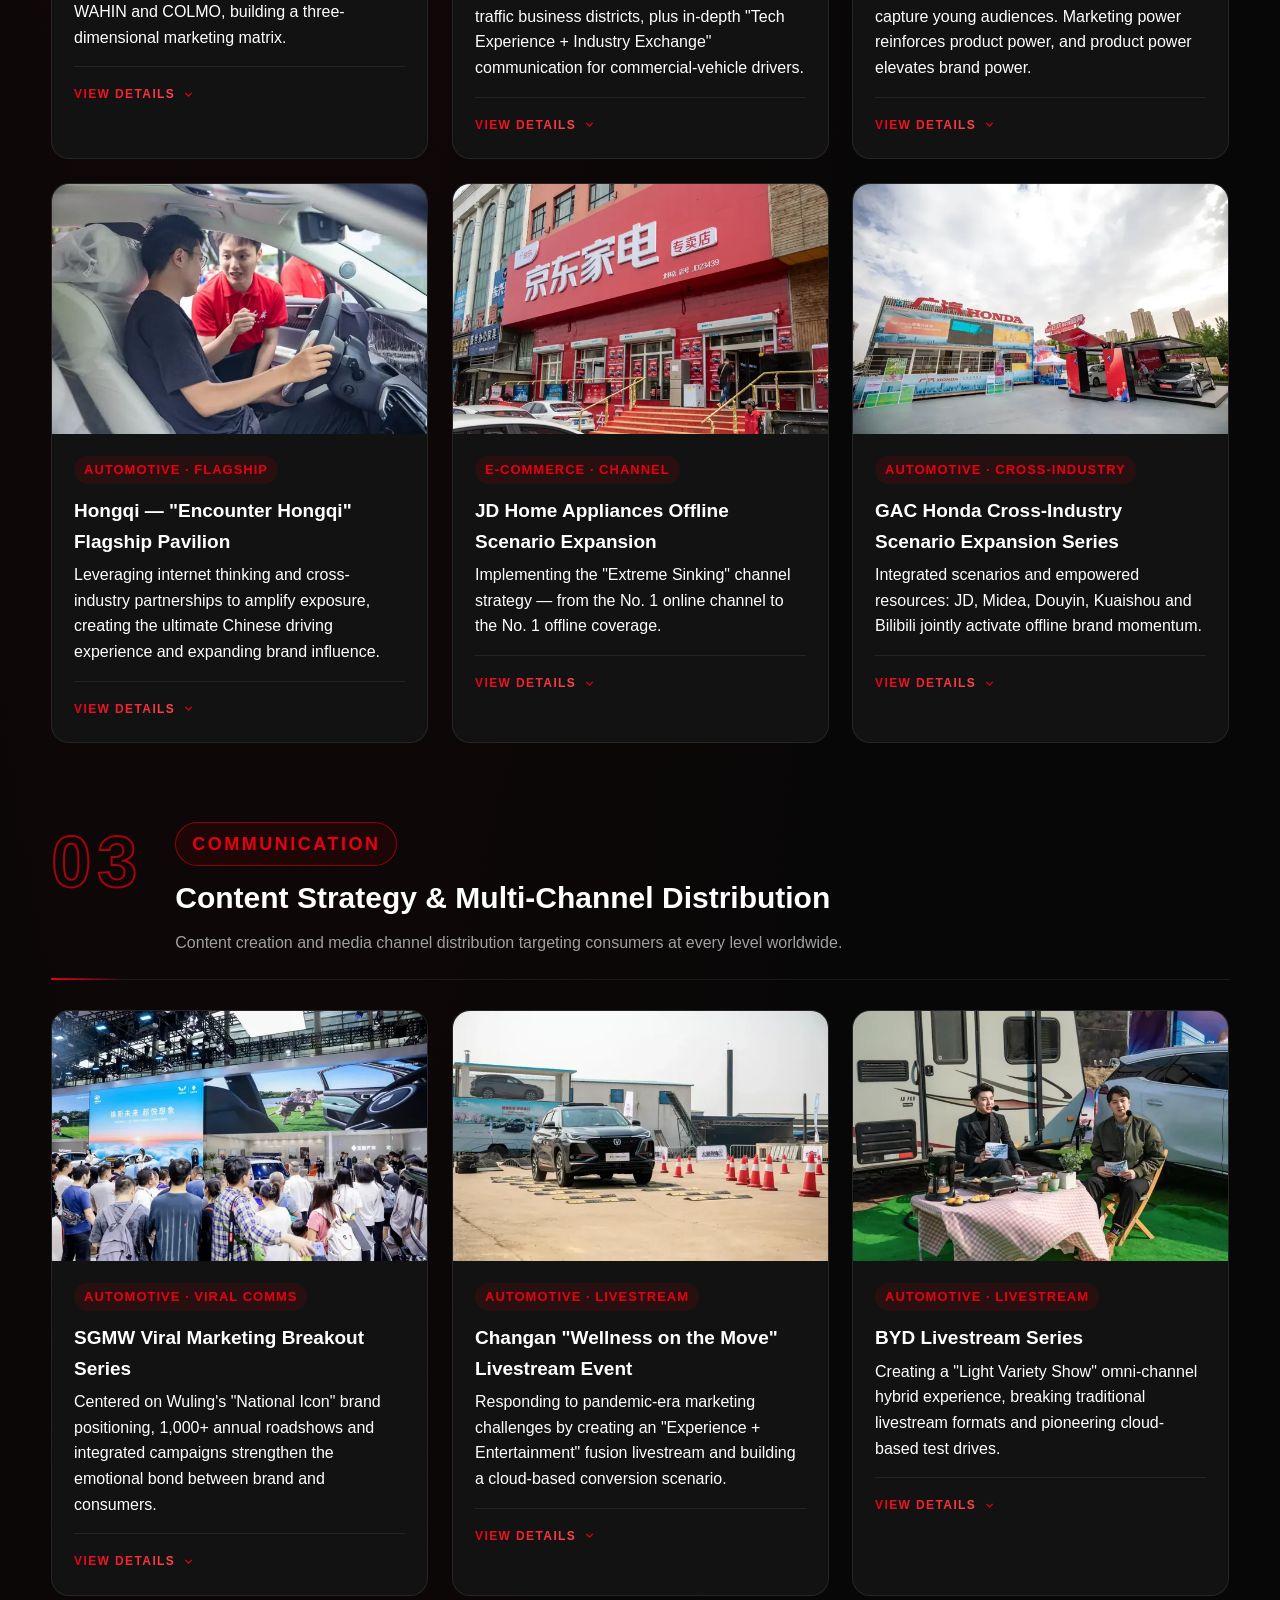
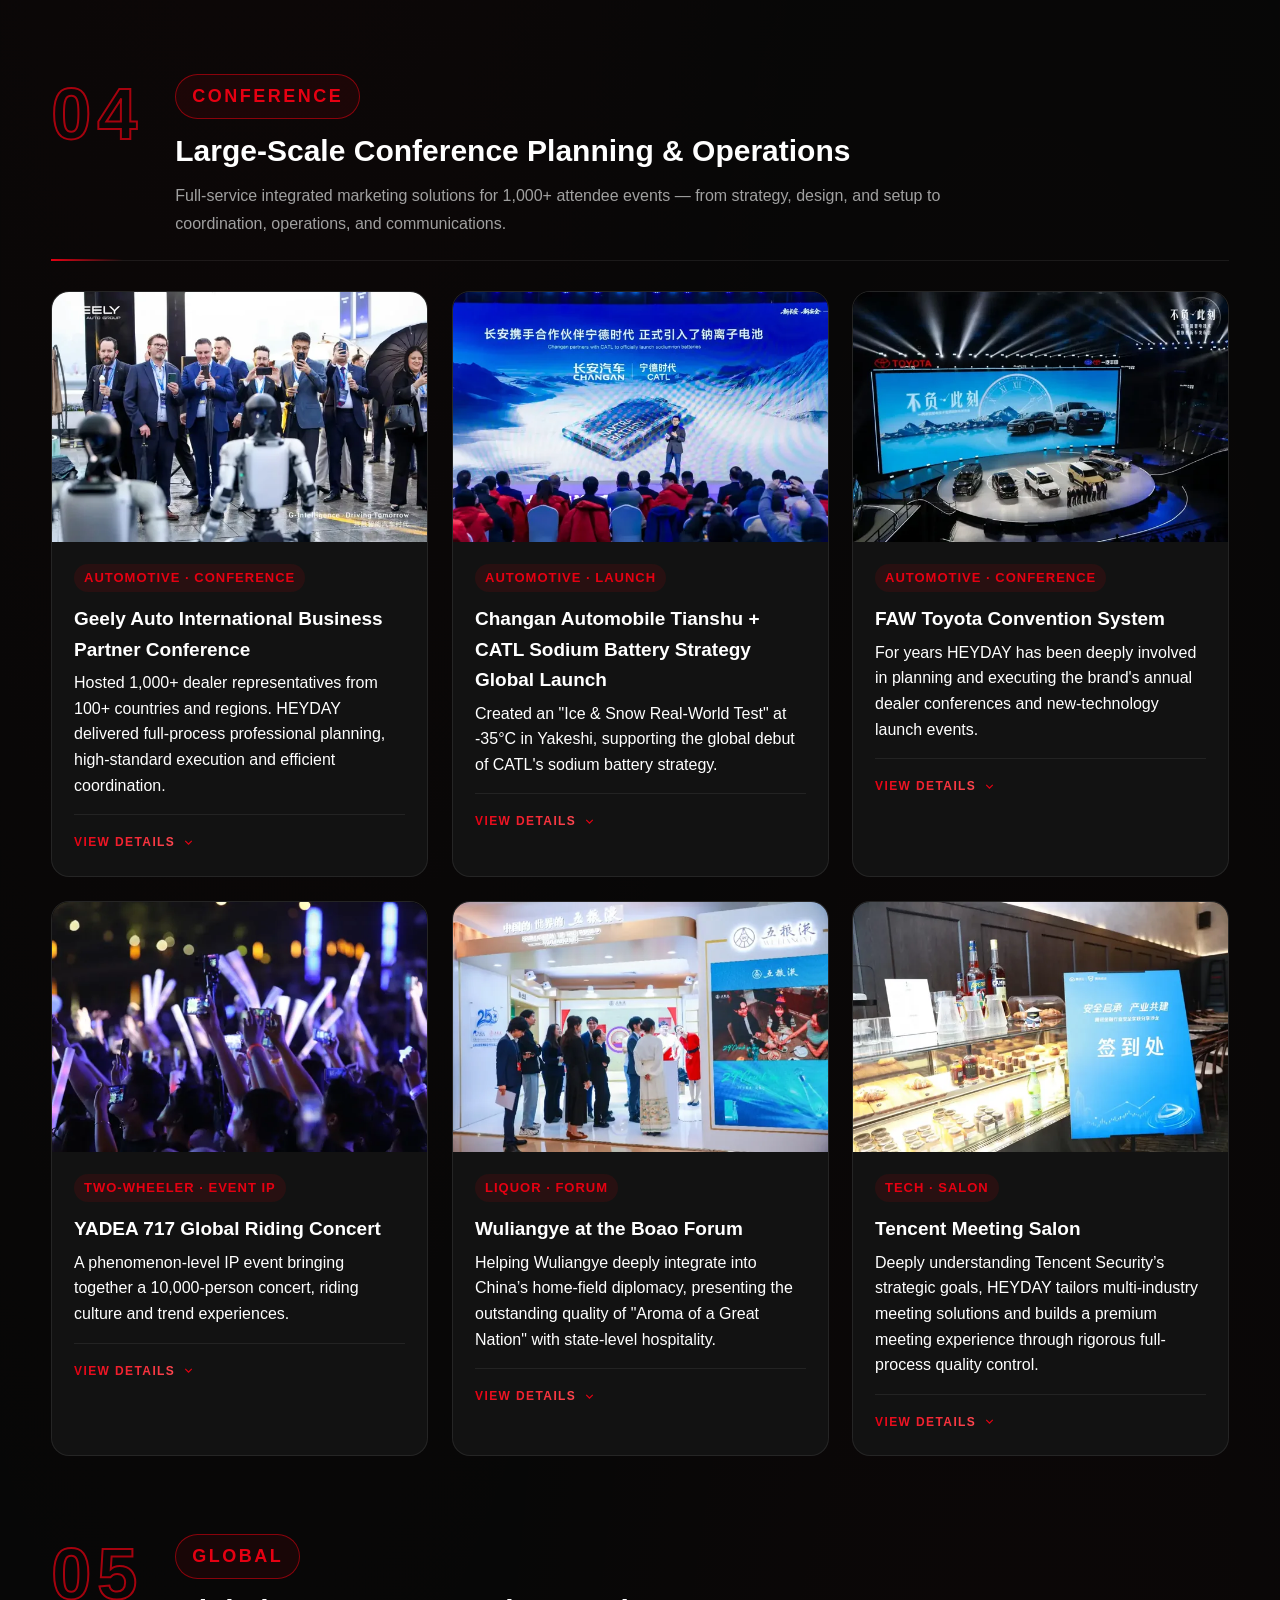
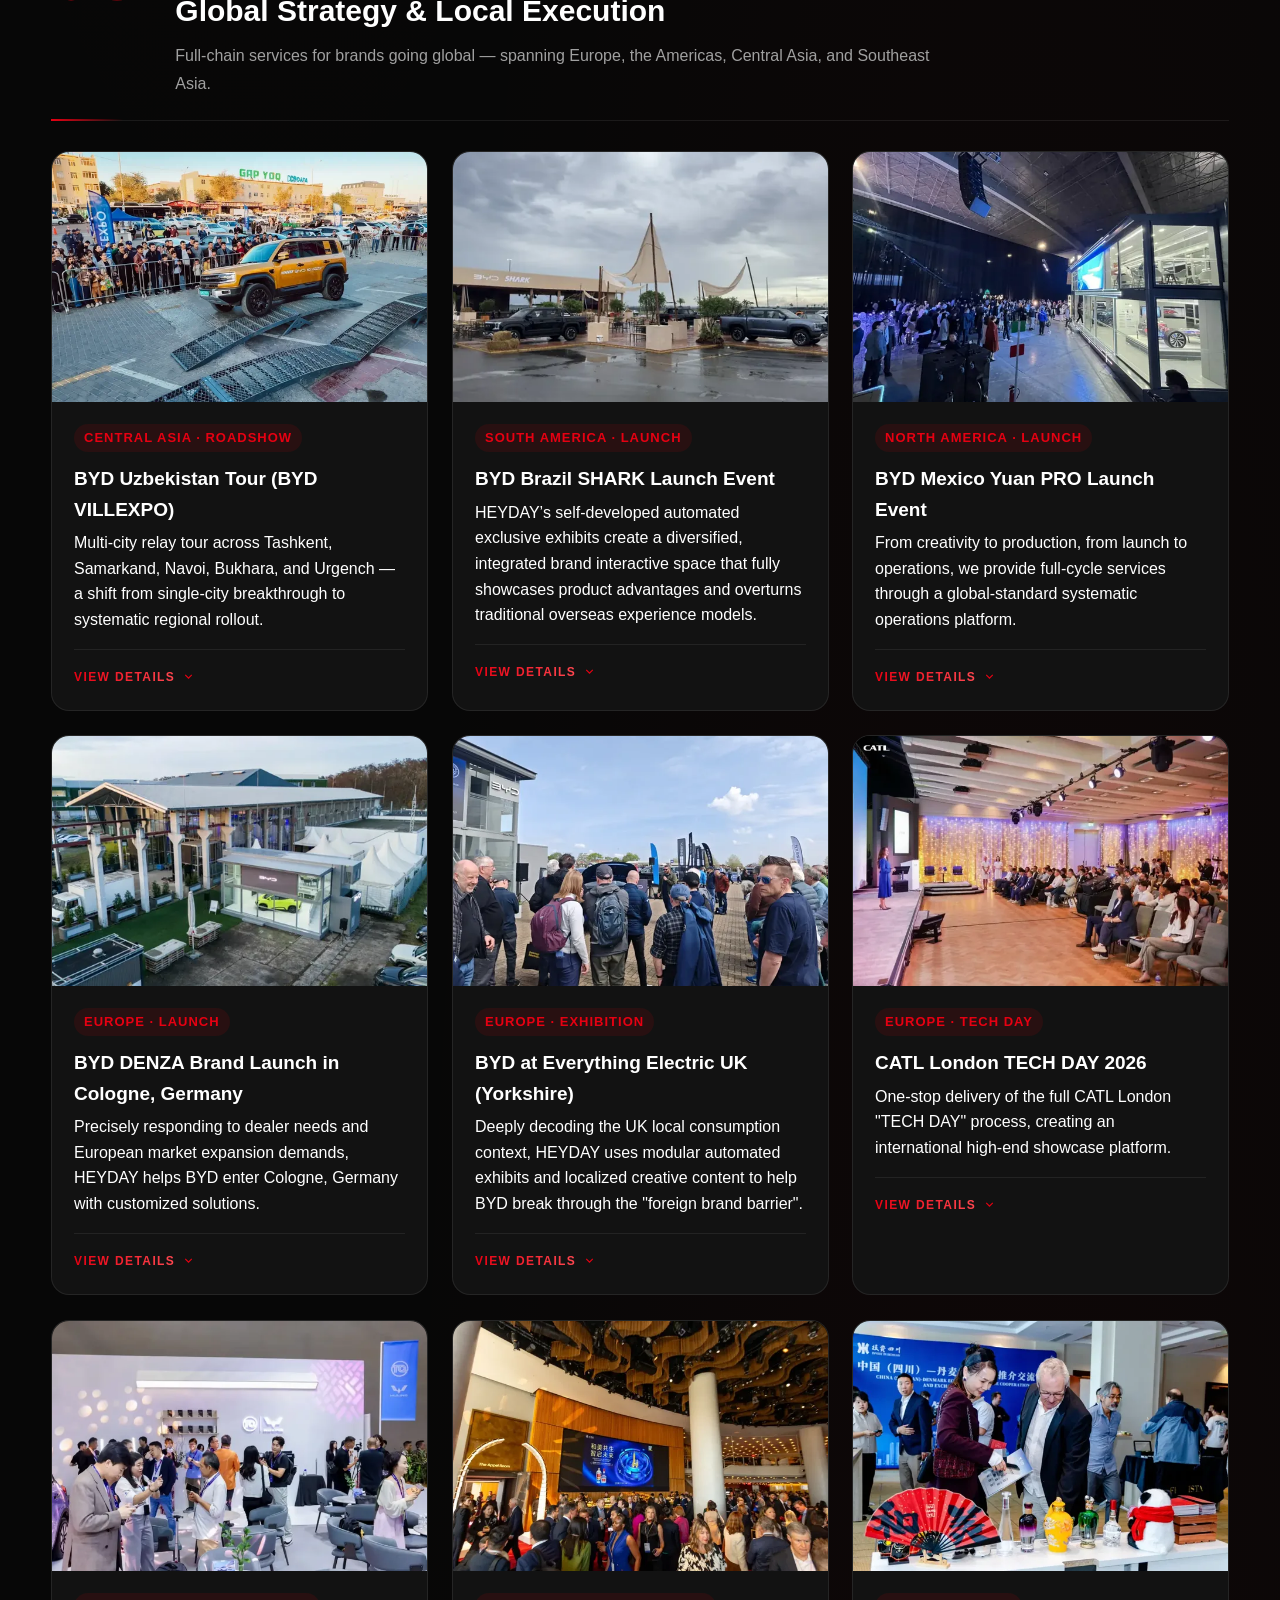
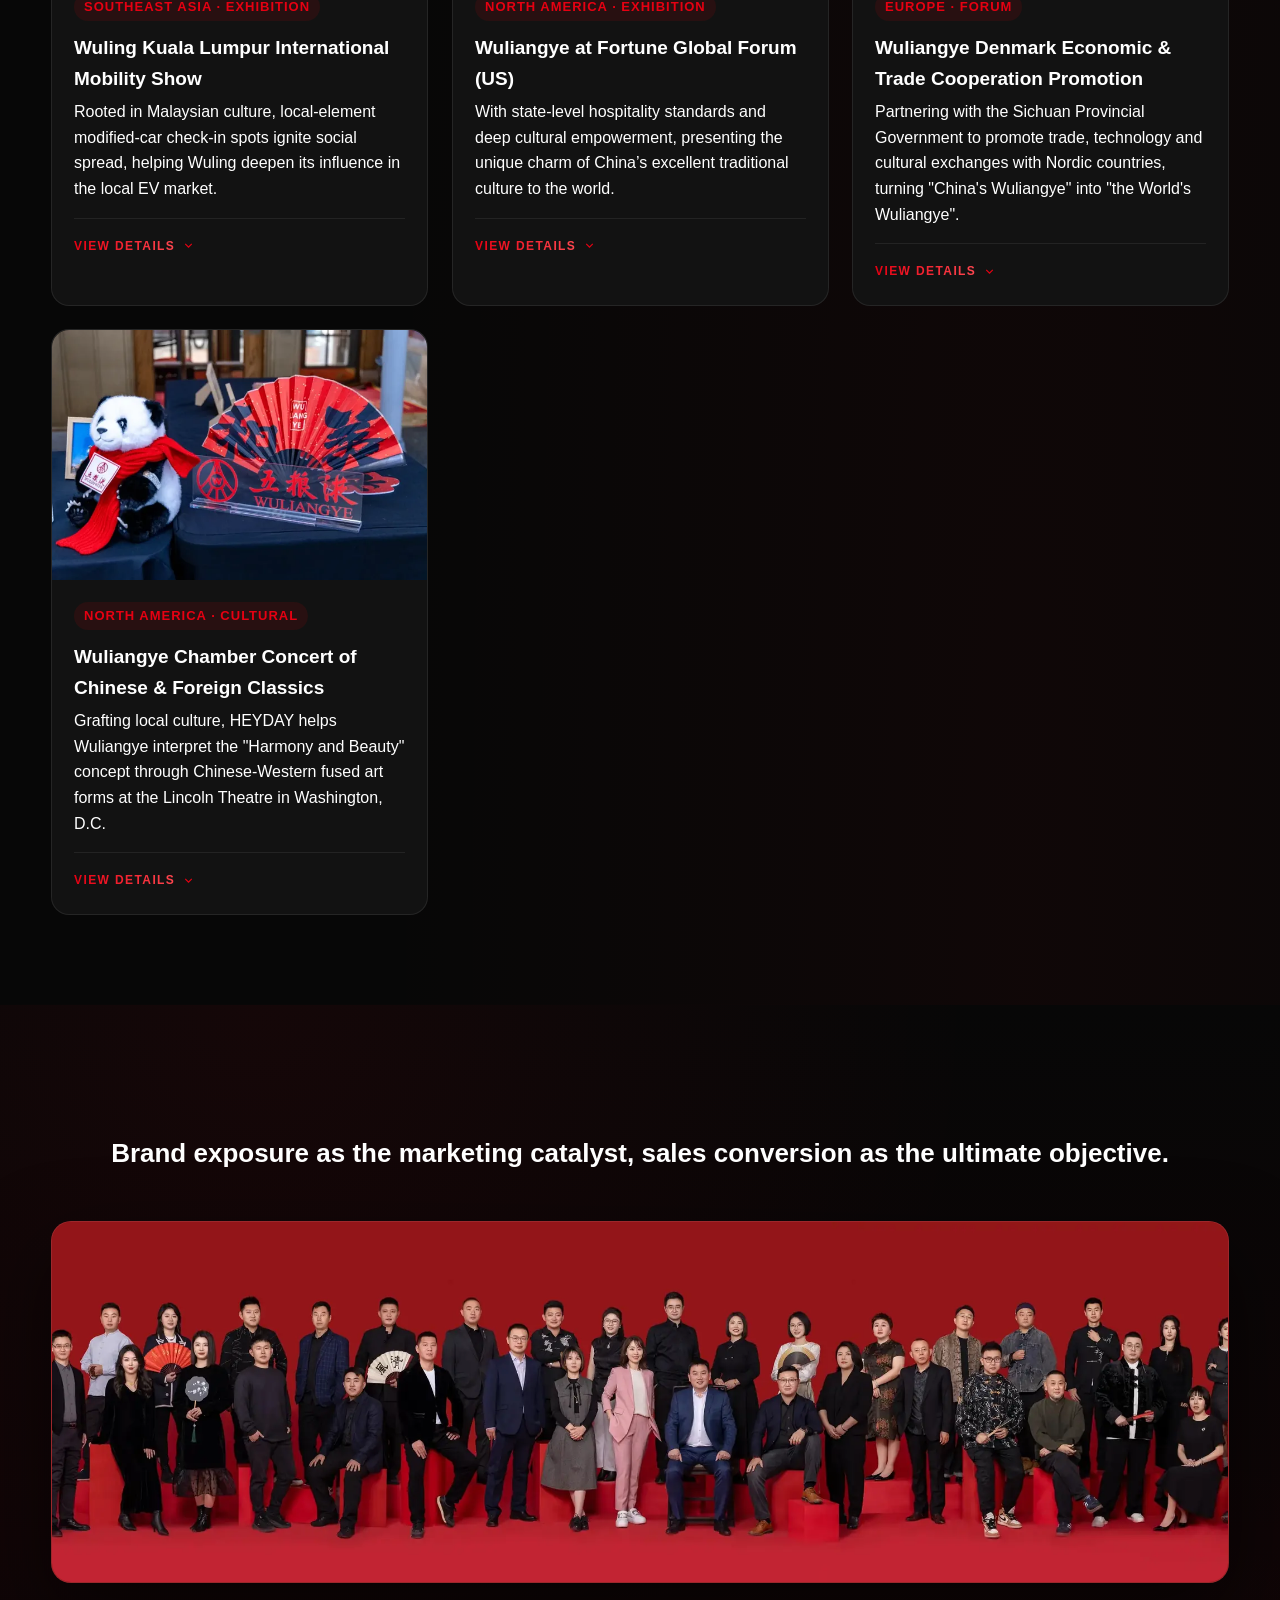
==== commit 3e178fd1: "LOGO 牆修復：裁剪透明邊距讓內容貼滿畫布 + 放寬 max-width（240/170px）+ 圖片版本升 v=3/v=5" ====
--- a/index.html
+++ b/index.html
@@ -11,7 +11,7 @@
   <link rel="preconnect" href="https://fonts.googleapis.com">
   <link rel="preconnect" href="https://fonts.gstatic.com" crossorigin>
   <link href="https://fonts.googleapis.com/css2?family=Inter:wght@300;400;500;600;700;800;900&family=Montserrat:wght@400;500;600;700;800;900&display=swap" rel="stylesheet">
-  <link rel="stylesheet" href="css/style.css?v=20260916b">
+  <link rel="stylesheet" href="css/style.css?v=20260916c">
   <link rel="preload" as="image" href="assets/slide4/04_image7.webp" fetchpriority="high">
 
 </head>
@@ -480,14 +480,14 @@
 
       <!-- Top automotive row -->
       <div class="partner-row reveal" aria-label="Automotive brands">
-        <div class="pr-logo"><img src="assets/partners/slide07_img30.webp?v=2" alt="GAC Honda" loading="lazy" decoding="async"></div>
-        <div class="pr-logo"><img src="assets/partners/logo_chery.webp?v=2" alt="CHERY" loading="lazy" decoding="async"></div>
-        <div class="pr-logo"><img src="assets/partners/logo_baic.webp?v=2" alt="BAIC" loading="lazy" decoding="async"></div>
-        <div class="pr-logo"><img src="assets/partners/slide07_img33.webp?v=2" alt="Hongqi" loading="lazy" decoding="async"></div>
-        <div class="pr-logo"><img src="assets/partners/slide07_img35.webp?v=2" alt="Seres" loading="lazy" decoding="async"></div>
-        <div class="pr-logo"><img src="assets/partners/logo_denza.webp?v=4" alt="DENZA" loading="lazy" decoding="async"></div>
-        <div class="pr-logo"><img src="assets/partners/slide07_img47.webp?v=2" alt="Tmall" loading="lazy" decoding="async"></div>
-        <div class="pr-logo"><img src="assets/partners/slide07_img50.webp?v=2" alt="Samsung" loading="lazy" decoding="async"></div>
+        <div class="pr-logo"><img src="assets/partners/slide07_img30.webp?v=3" alt="GAC Honda" loading="lazy" decoding="async"></div>
+        <div class="pr-logo"><img src="assets/partners/logo_chery.webp?v=3" alt="CHERY" loading="lazy" decoding="async"></div>
+        <div class="pr-logo"><img src="assets/partners/logo_baic.webp?v=3" alt="BAIC" loading="lazy" decoding="async"></div>
+        <div class="pr-logo"><img src="assets/partners/slide07_img33.webp?v=3" alt="Hongqi" loading="lazy" decoding="async"></div>
+        <div class="pr-logo"><img src="assets/partners/slide07_img35.webp?v=3" alt="Seres" loading="lazy" decoding="async"></div>
+        <div class="pr-logo"><img src="assets/partners/logo_denza.webp?v=5" alt="DENZA" loading="lazy" decoding="async"></div>
+        <div class="pr-logo"><img src="assets/partners/slide07_img47.webp?v=3" alt="Tmall" loading="lazy" decoding="async"></div>
+        <div class="pr-logo"><img src="assets/partners/slide07_img50.webp?v=3" alt="Samsung" loading="lazy" decoding="async"></div>
       </div>
 
       <!-- Category grid -->
@@ -495,7 +495,7 @@
         <div class="pcat-card">
           <div class="pcat-label" data-i18n="pcat_internet">Internet Industry Partner</div>
           <div class="pcat-logos">
-            <div class="pcat-logo"><img src="assets/partners/logo_jd.webp?v=2" alt="JD.com" loading="lazy" decoding="async"></div>
+            <div class="pcat-logo"><img src="assets/partners/logo_jd.webp?v=3" alt="JD.com" loading="lazy" decoding="async"></div>
           </div>
           <div class="pcat-year" data-i18n="pcat_since">PARTNER SINCE</div>
           <div class="pcat-year-num">2016</div>
@@ -503,7 +503,7 @@
         <div class="pcat-card">
           <div class="pcat-label" data-i18n="pcat_appliance">Leading Home Appliances Partner</div>
           <div class="pcat-logos">
-            <div class="pcat-logo"><img src="assets/partners/logo_midea.webp?v=2" alt="Midea" loading="lazy" decoding="async"></div>
+            <div class="pcat-logo"><img src="assets/partners/logo_midea.webp?v=3" alt="Midea" loading="lazy" decoding="async"></div>
           </div>
           <div class="pcat-year" data-i18n="pcat_since">PARTNER SINCE</div>
           <div class="pcat-year-num">2015</div>
@@ -511,7 +511,7 @@
         <div class="pcat-card">
           <div class="pcat-label" data-i18n="pcat_passenger">Passenger &amp; Commercial Vehicle Partners</div>
           <div class="pcat-logos">
-            <div class="pcat-logo"><img src="assets/partners/logo_wuling_baojun.webp?v=2" alt="WULING · BAOJUN" loading="lazy" decoding="async"></div>
+            <div class="pcat-logo"><img src="assets/partners/logo_wuling_baojun.webp?v=3" alt="WULING · BAOJUN" loading="lazy" decoding="async"></div>
           </div>
           <div class="pcat-year" data-i18n="pcat_since">PARTNER SINCE</div>
           <div class="pcat-year-num">2012</div>
@@ -519,7 +519,7 @@
         <div class="pcat-card">
           <div class="pcat-label" data-i18n="pcat_new_energy">Leading New Energy Partner</div>
           <div class="pcat-logos">
-            <div class="pcat-logo"><img src="assets/partners/logo_byd.webp?v=2" alt="BYD" loading="lazy" decoding="async"></div>
+            <div class="pcat-logo"><img src="assets/partners/logo_byd.webp?v=3" alt="BYD" loading="lazy" decoding="async"></div>
           </div>
           <div class="pcat-year" data-i18n="pcat_since">PARTNER SINCE</div>
           <div class="pcat-year-num">2012</div>
@@ -527,7 +527,7 @@
         <div class="pcat-card">
           <div class="pcat-label" data-i18n="pcat_battery">Leading Battery Industry Partner</div>
           <div class="pcat-logos">
-            <div class="pcat-logo"><img src="assets/partners/logo_catl.webp?v=2" alt="CATL" loading="lazy" decoding="async"></div>
+            <div class="pcat-logo"><img src="assets/partners/logo_catl.webp?v=3" alt="CATL" loading="lazy" decoding="async"></div>
           </div>
           <div class="pcat-year" data-i18n="pcat_since">PARTNER SINCE</div>
           <div class="pcat-year-num">2023</div>
@@ -535,7 +535,7 @@
         <div class="pcat-card">
           <div class="pcat-label" data-i18n="pcat_joint">Joint Venture Automotive Partner</div>
           <div class="pcat-logos">
-            <div class="pcat-logo"><img src="assets/partners/logo_faw_toyota.webp?v=2" alt="FAW Toyota" loading="lazy" decoding="async"></div>
+            <div class="pcat-logo"><img src="assets/partners/logo_faw_toyota.webp?v=3" alt="FAW Toyota" loading="lazy" decoding="async"></div>
           </div>
           <div class="pcat-year" data-i18n="pcat_since">PARTNER SINCE</div>
           <div class="pcat-year-num">2017</div>
@@ -543,7 +543,7 @@
         <div class="pcat-card">
           <div class="pcat-label" data-i18n="pcat_two_wheeler">Leading Two-Wheeler EV Partner</div>
           <div class="pcat-logos">
-            <div class="pcat-logo"><img src="assets/partners/logo_yadea.webp?v=4" alt="YADEA" loading="lazy" decoding="async"></div>
+            <div class="pcat-logo"><img src="assets/partners/logo_yadea.webp?v=5" alt="YADEA" loading="lazy" decoding="async"></div>
           </div>
           <div class="pcat-year" data-i18n="pcat_since">PARTNER SINCE</div>
           <div class="pcat-year-num">2022</div>
@@ -552,13 +552,13 @@
 
       <!-- Bottom brand row -->
       <div class="partner-row reveal" aria-label="More partner brands">
-        <div class="pr-logo"><img src="assets/partners/slide07_img39.webp?v=2" alt="Yangwang" loading="lazy" decoding="async"></div>
-        <div class="pr-logo"><img src="assets/partners/slide07_img45.webp?v=2" alt="Yili" loading="lazy" decoding="async"></div>
-        <div class="pr-logo"><img src="assets/partners/slide07_img51.webp?v=2" alt="Suning" loading="lazy" decoding="async"></div>
-        <div class="pr-logo"><img src="assets/partners/slide07_img52.webp?v=2" alt="Lenovo" loading="lazy" decoding="async"></div>
-        <div class="pr-logo"><img src="assets/partners/slide07_img55.webp?v=2" alt="Toshiba" loading="lazy" decoding="async"></div>
-        <div class="pr-logo"><img src="assets/partners/slide07_img56.webp?v=2" alt="COLMO" loading="lazy" decoding="async"></div>
-        <div class="pr-logo"><img src="assets/partners/slide07_img57.webp?v=2" alt="Wahin" loading="lazy" decoding="async"></div>
+        <div class="pr-logo"><img src="assets/partners/slide07_img39.webp?v=3" alt="Yangwang" loading="lazy" decoding="async"></div>
+        <div class="pr-logo"><img src="assets/partners/slide07_img45.webp?v=3" alt="Yili" loading="lazy" decoding="async"></div>
+        <div class="pr-logo"><img src="assets/partners/slide07_img51.webp?v=3" alt="Suning" loading="lazy" decoding="async"></div>
+        <div class="pr-logo"><img src="assets/partners/slide07_img52.webp?v=3" alt="Lenovo" loading="lazy" decoding="async"></div>
+        <div class="pr-logo"><img src="assets/partners/slide07_img55.webp?v=3" alt="Toshiba" loading="lazy" decoding="async"></div>
+        <div class="pr-logo"><img src="assets/partners/slide07_img56.webp?v=3" alt="COLMO" loading="lazy" decoding="async"></div>
+        <div class="pr-logo"><img src="assets/partners/slide07_img57.webp?v=3" alt="Wahin" loading="lazy" decoding="async"></div>
       </div>
     </div>
   </section>
@@ -1338,8 +1338,8 @@
 
   <script src="js/vendor/gsap.min.js"></script>
   <script src="js/vendor/ScrollTrigger.min.js"></script>
-  <script src="js/i18n.js?v=20260916b"></script>
-  <script src="js/main.js?v=20260916b"></script>
-  <script src="js/node-switcher.js?v=20260916b"></script>
+  <script src="js/i18n.js?v=20260916c"></script>
+  <script src="js/main.js?v=20260916c"></script>
+  <script src="js/node-switcher.js?v=20260916c"></script>
 </body>
 </html>
--- a/css/style.css
+++ b/css/style.css
@@ -911,7 +911,7 @@
 .pr-logo img {
   height: 100%;
   width: auto;
-  max-width: 160px;
+  max-width: 240px;
   object-fit: contain;
 }
 
@@ -991,7 +991,7 @@
 .pcat-logo img {
   height: 100%;
   width: auto;
-  max-width: 110px;
+  max-width: 170px;
   object-fit: contain;
 }
 
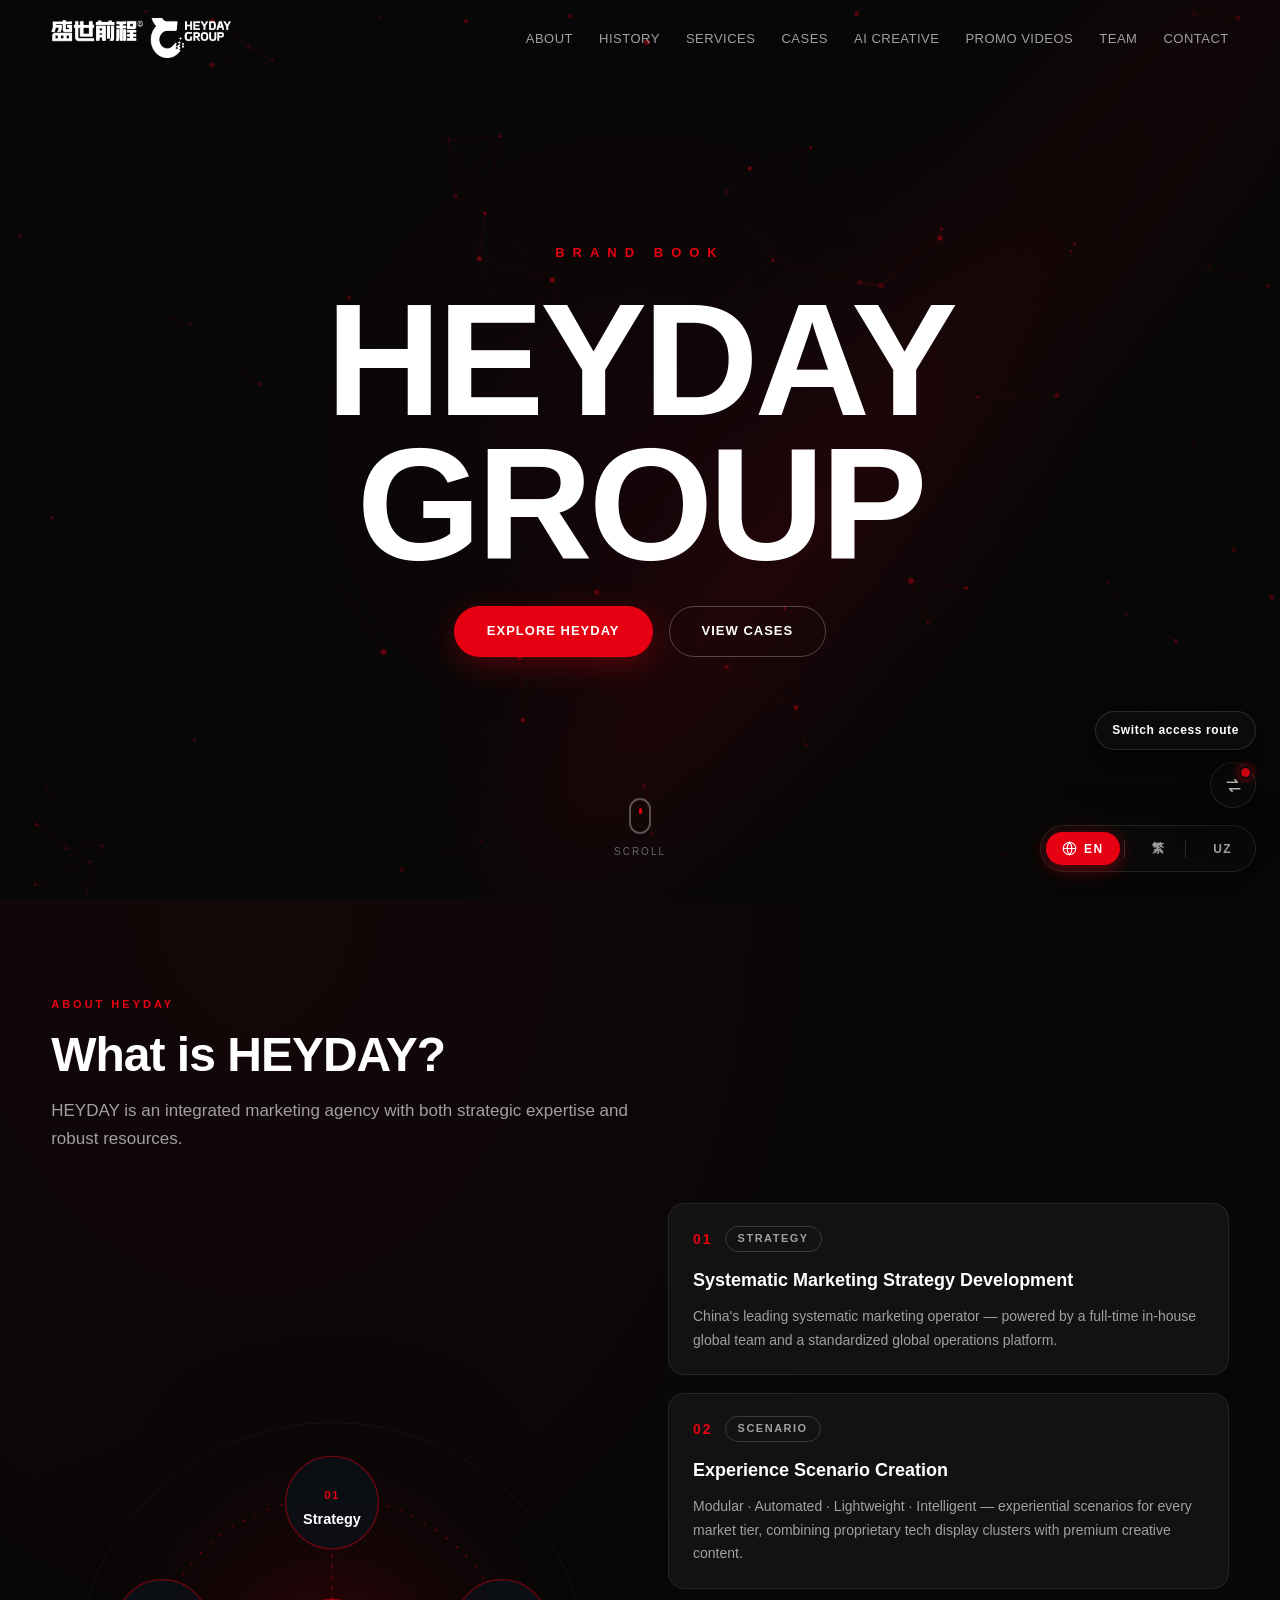
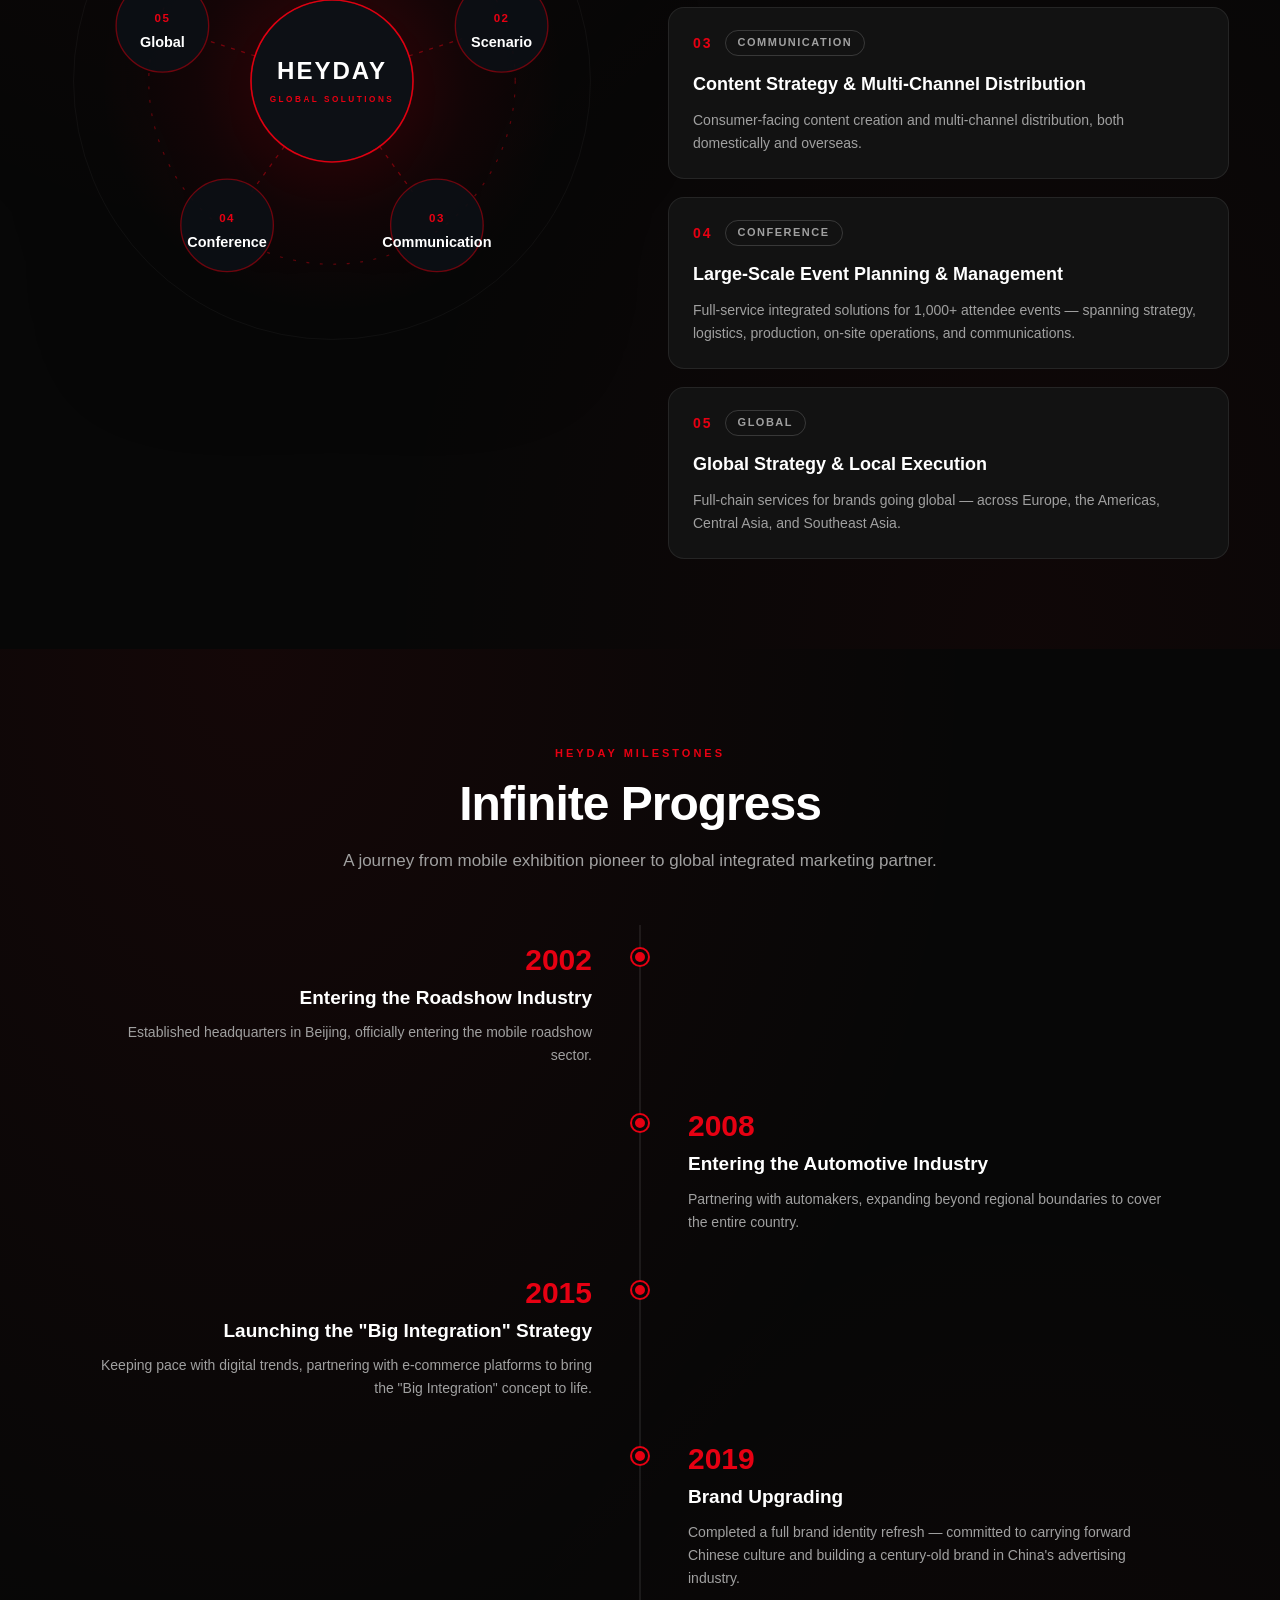
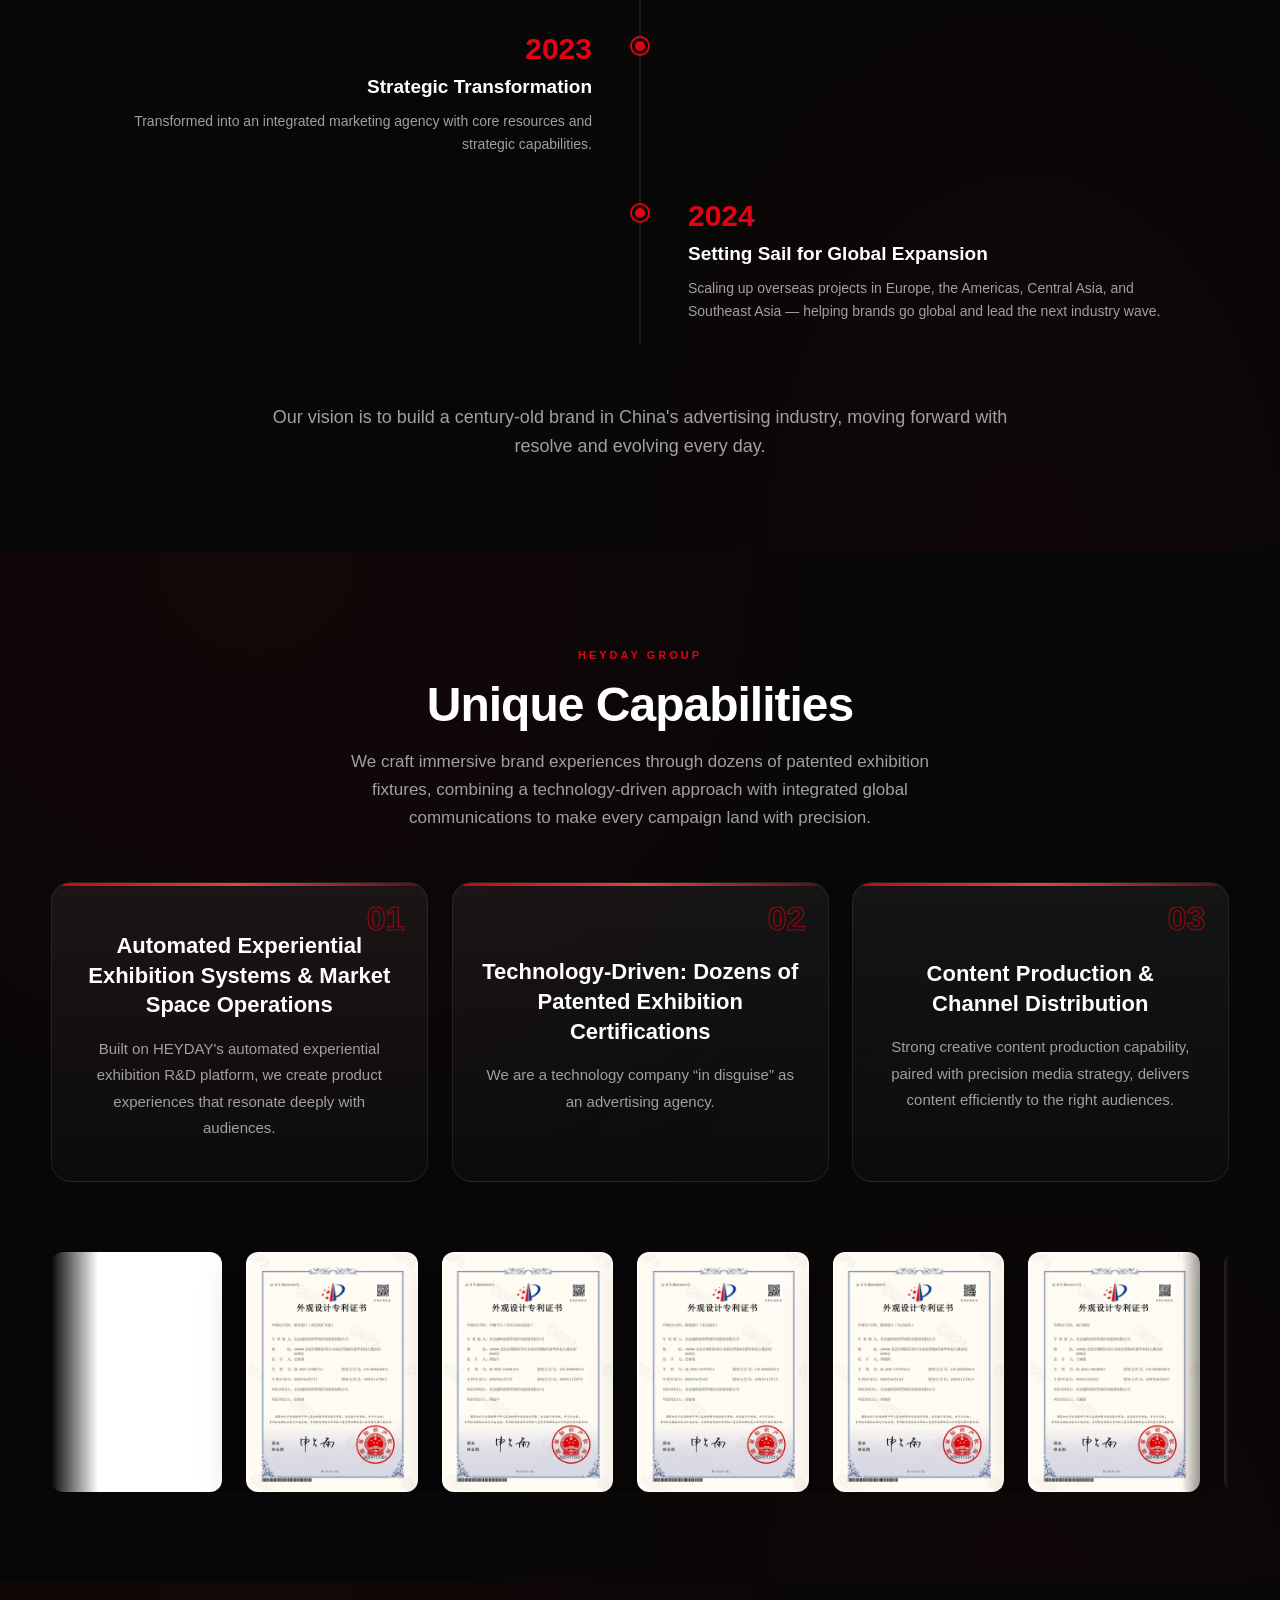
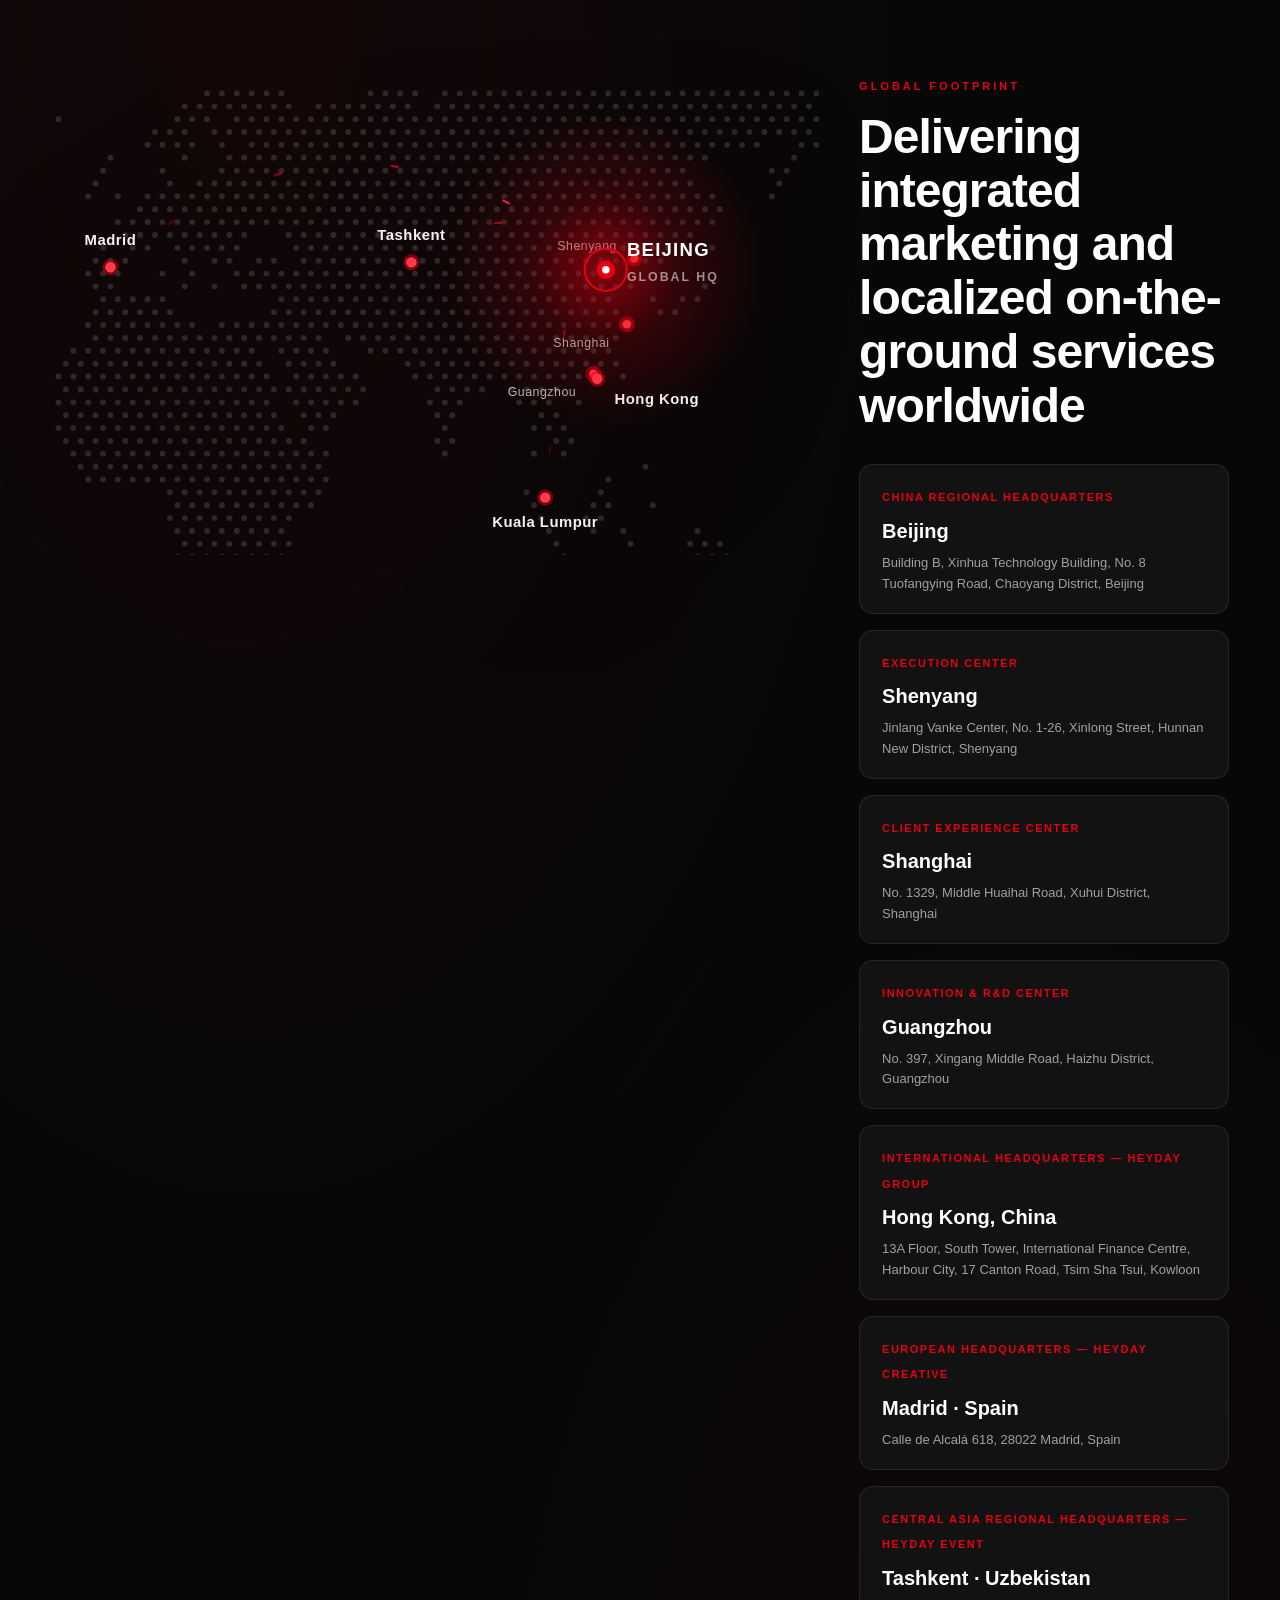
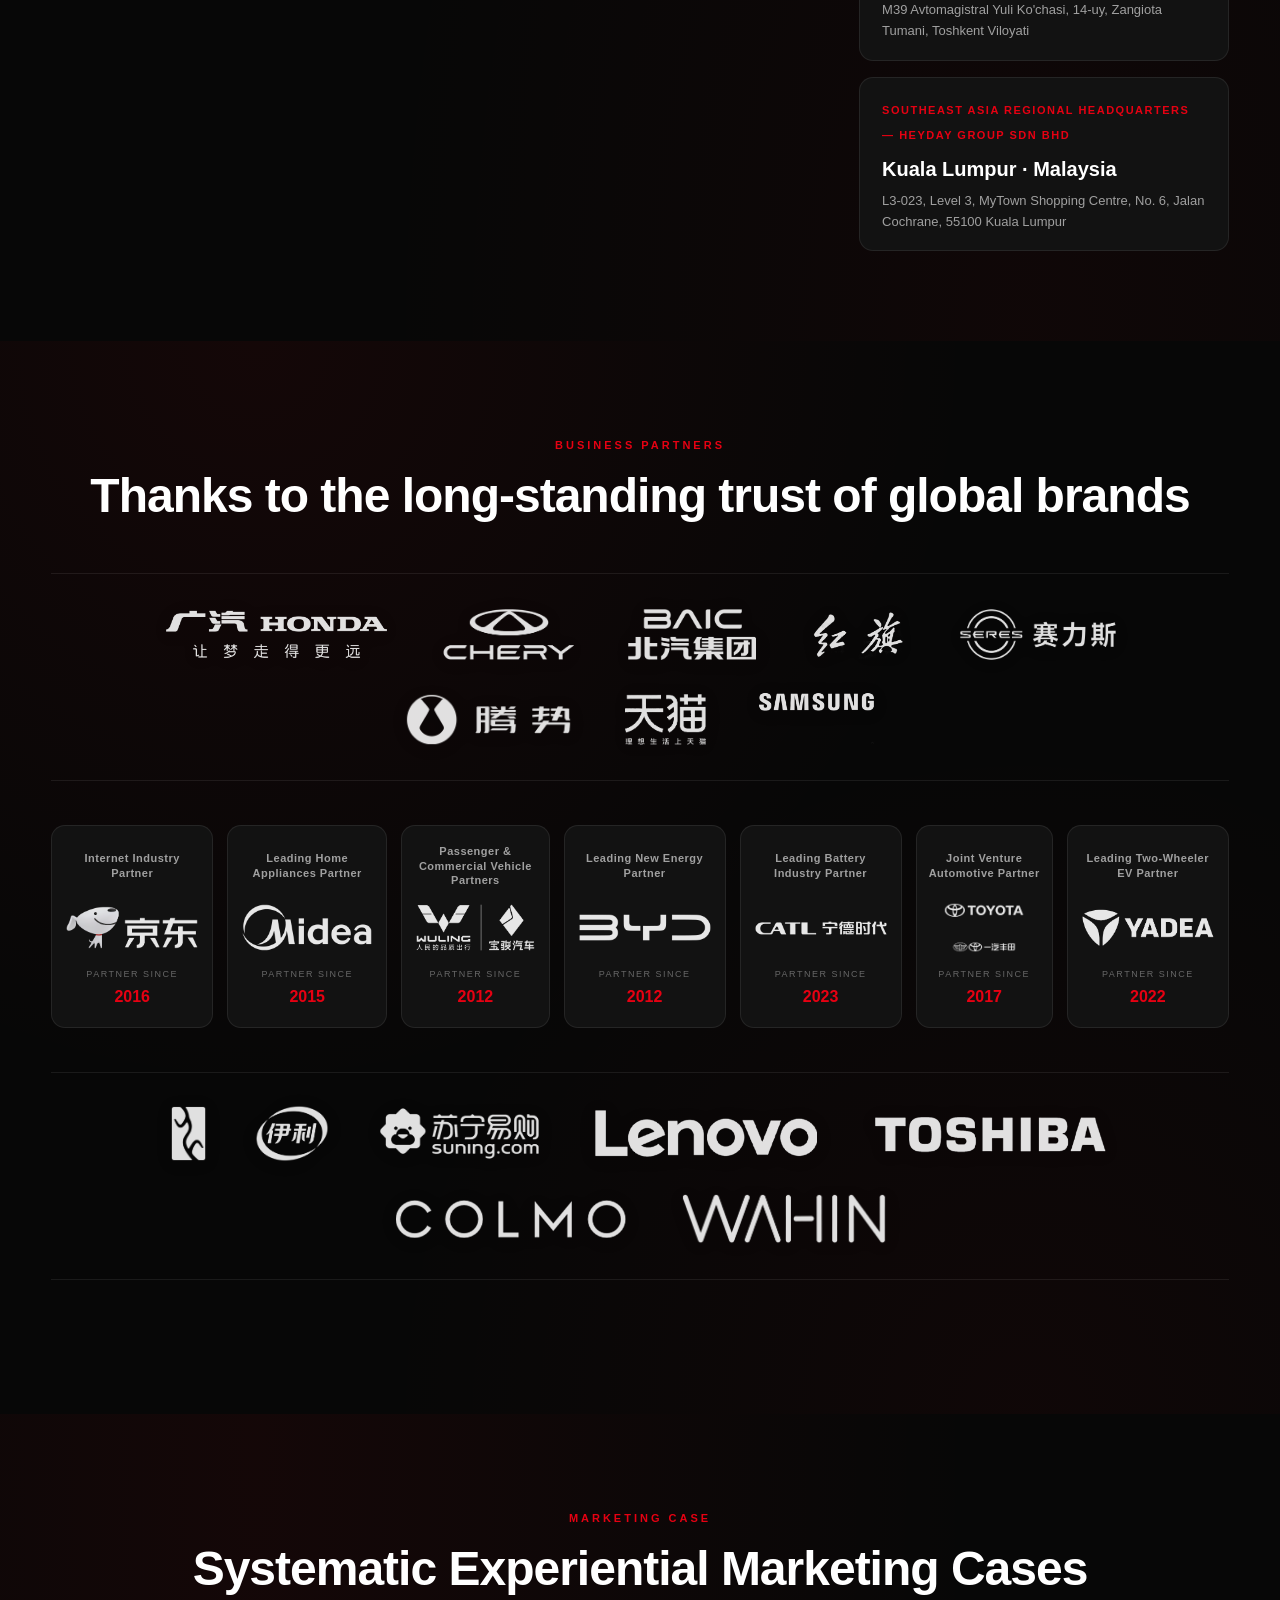
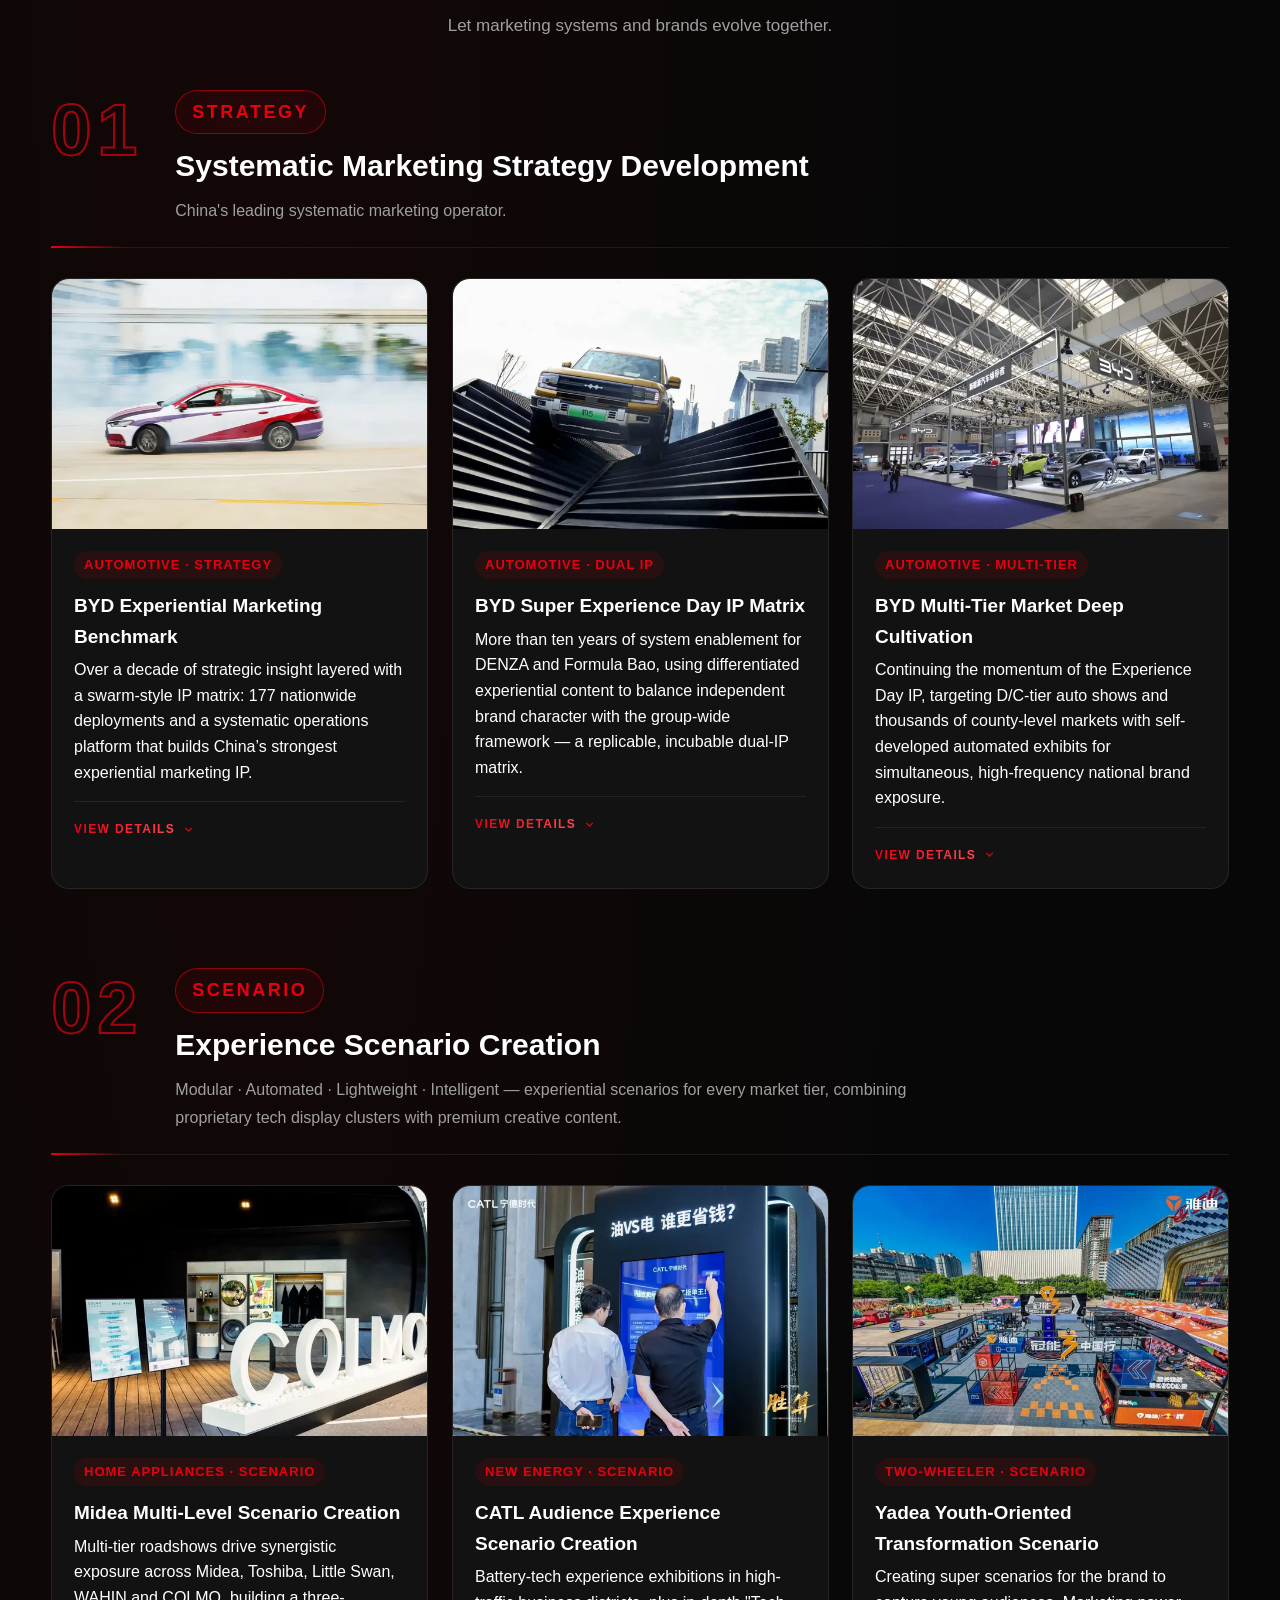
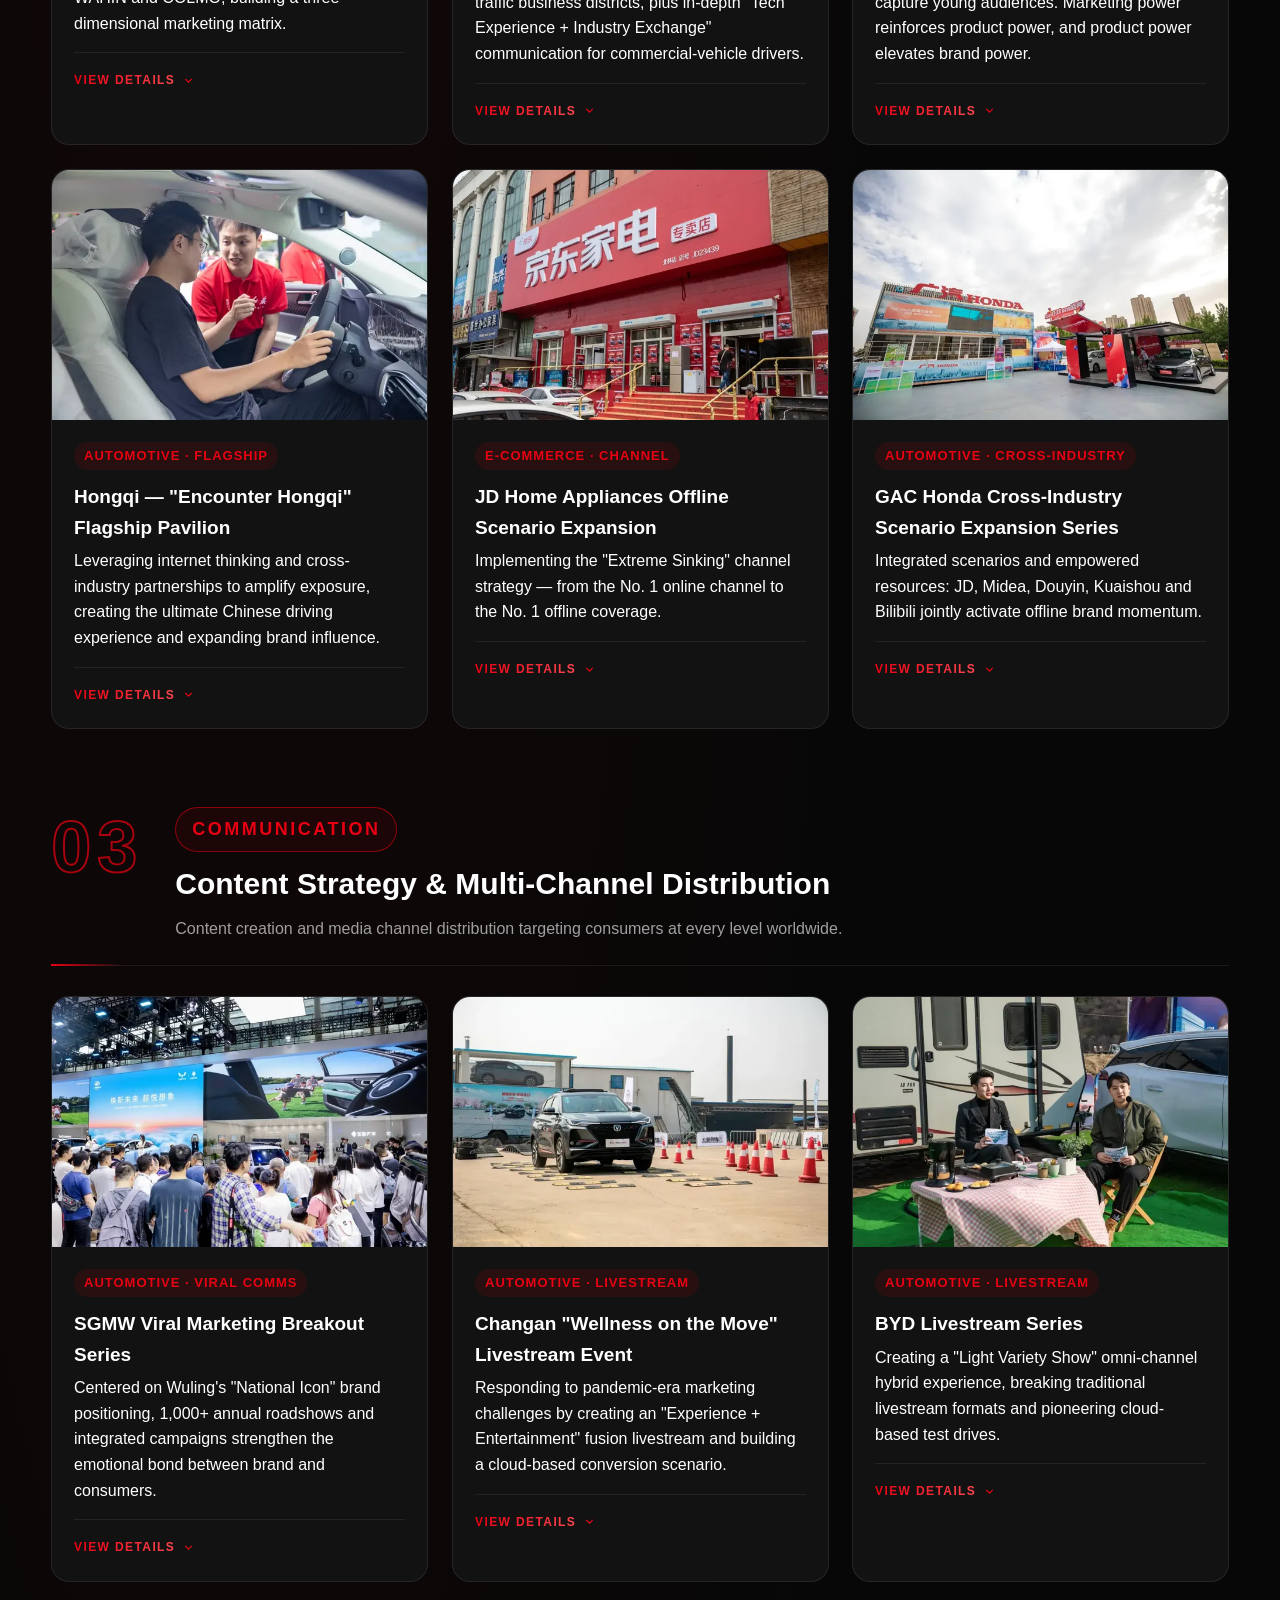
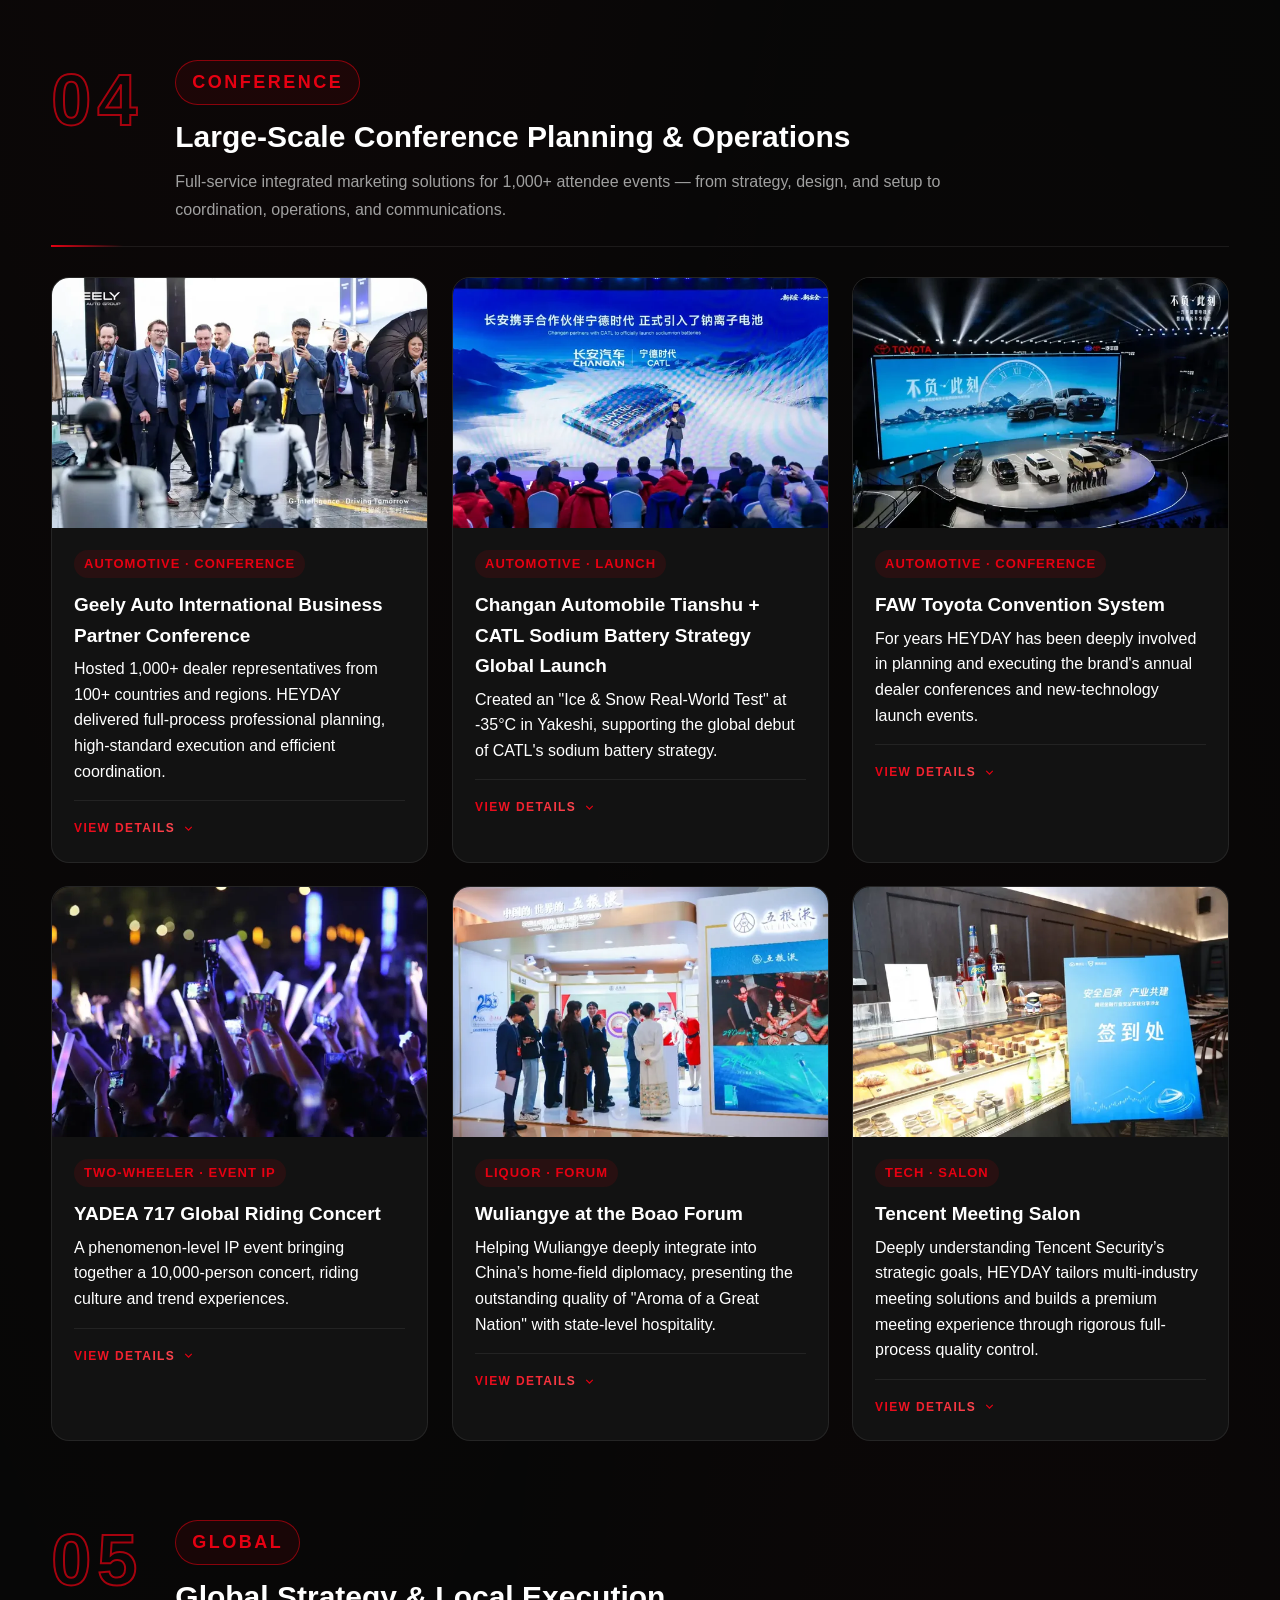
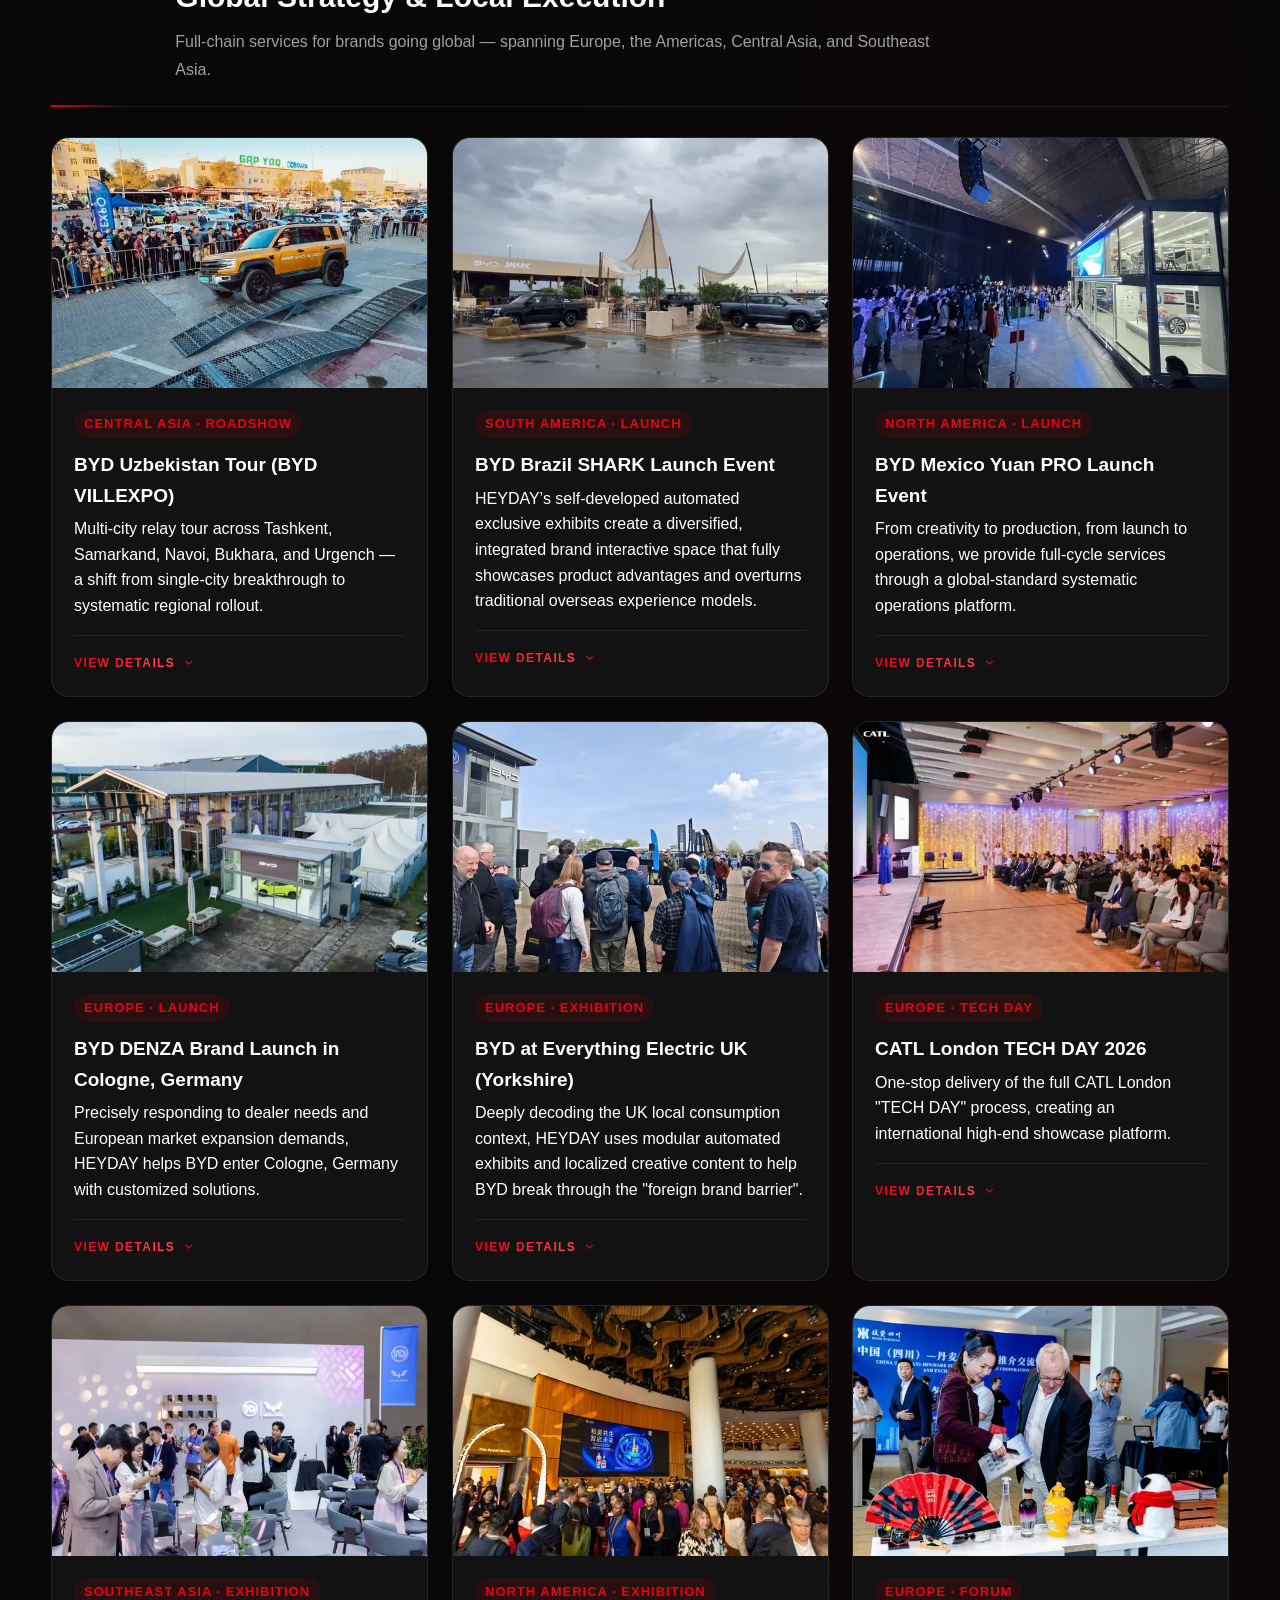
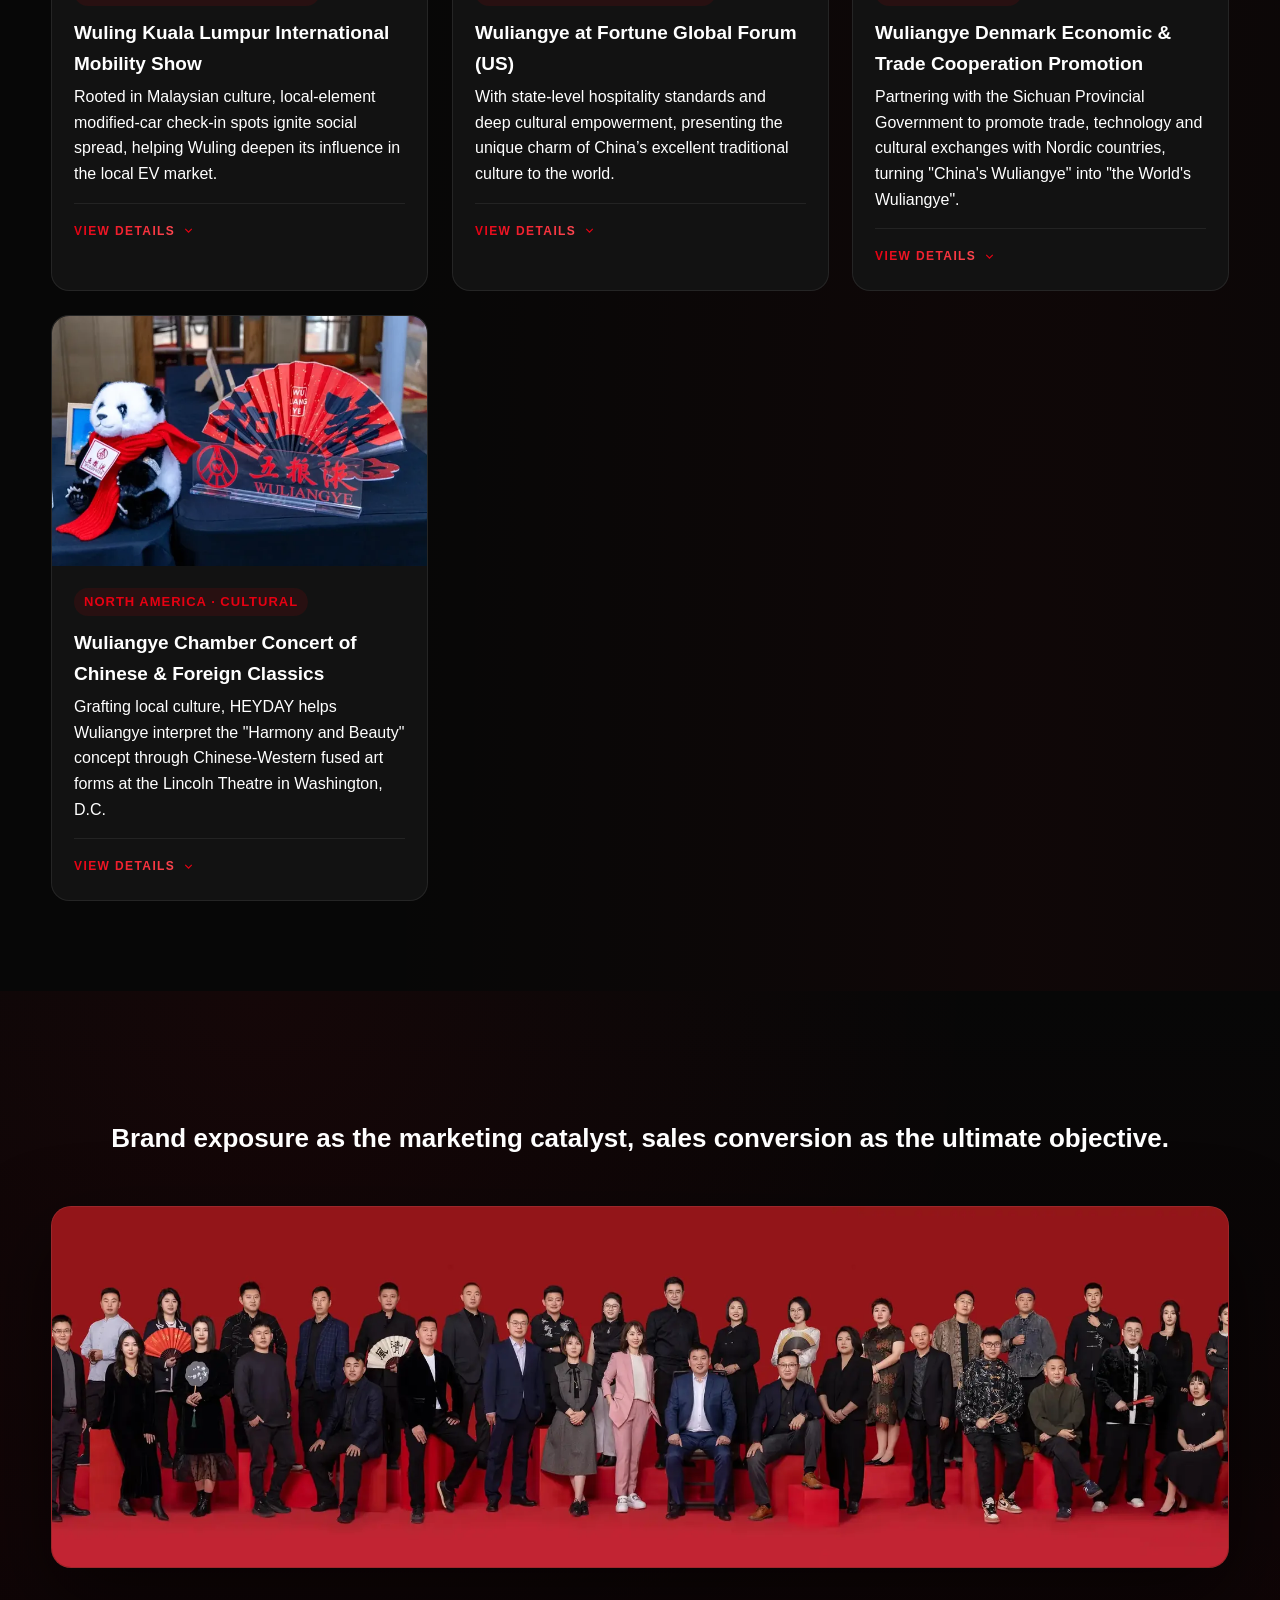
==== commit 207e65ee: "logo缩小20%" ====
--- a/index.html
+++ b/index.html
@@ -11,7 +11,7 @@
   <link rel="preconnect" href="https://fonts.googleapis.com">
   <link rel="preconnect" href="https://fonts.gstatic.com" crossorigin>
   <link href="https://fonts.googleapis.com/css2?family=Inter:wght@300;400;500;600;700;800;900&family=Montserrat:wght@400;500;600;700;800;900&display=swap" rel="stylesheet">
-  <link rel="stylesheet" href="css/style.css?v=20260916c">
+  <link rel="stylesheet" href="css/style.css?v=20260916d">
   <link rel="preload" as="image" href="assets/slide4/04_image7.webp" fetchpriority="high">
 
 </head>
@@ -1338,8 +1338,8 @@
 
   <script src="js/vendor/gsap.min.js"></script>
   <script src="js/vendor/ScrollTrigger.min.js"></script>
-  <script src="js/i18n.js?v=20260916c"></script>
-  <script src="js/main.js?v=20260916c"></script>
-  <script src="js/node-switcher.js?v=20260916c"></script>
+  <script src="js/i18n.js?v=20260916d"></script>
+  <script src="js/main.js?v=20260916d"></script>
+  <script src="js/node-switcher.js?v=20260916d"></script>
 </body>
 </html>
--- a/css/style.css
+++ b/css/style.css
@@ -991,7 +991,7 @@
 .pcat-logo img {
   height: 100%;
   width: auto;
-  max-width: 170px;
+  max-width: 136px;
   object-fit: contain;
 }
 
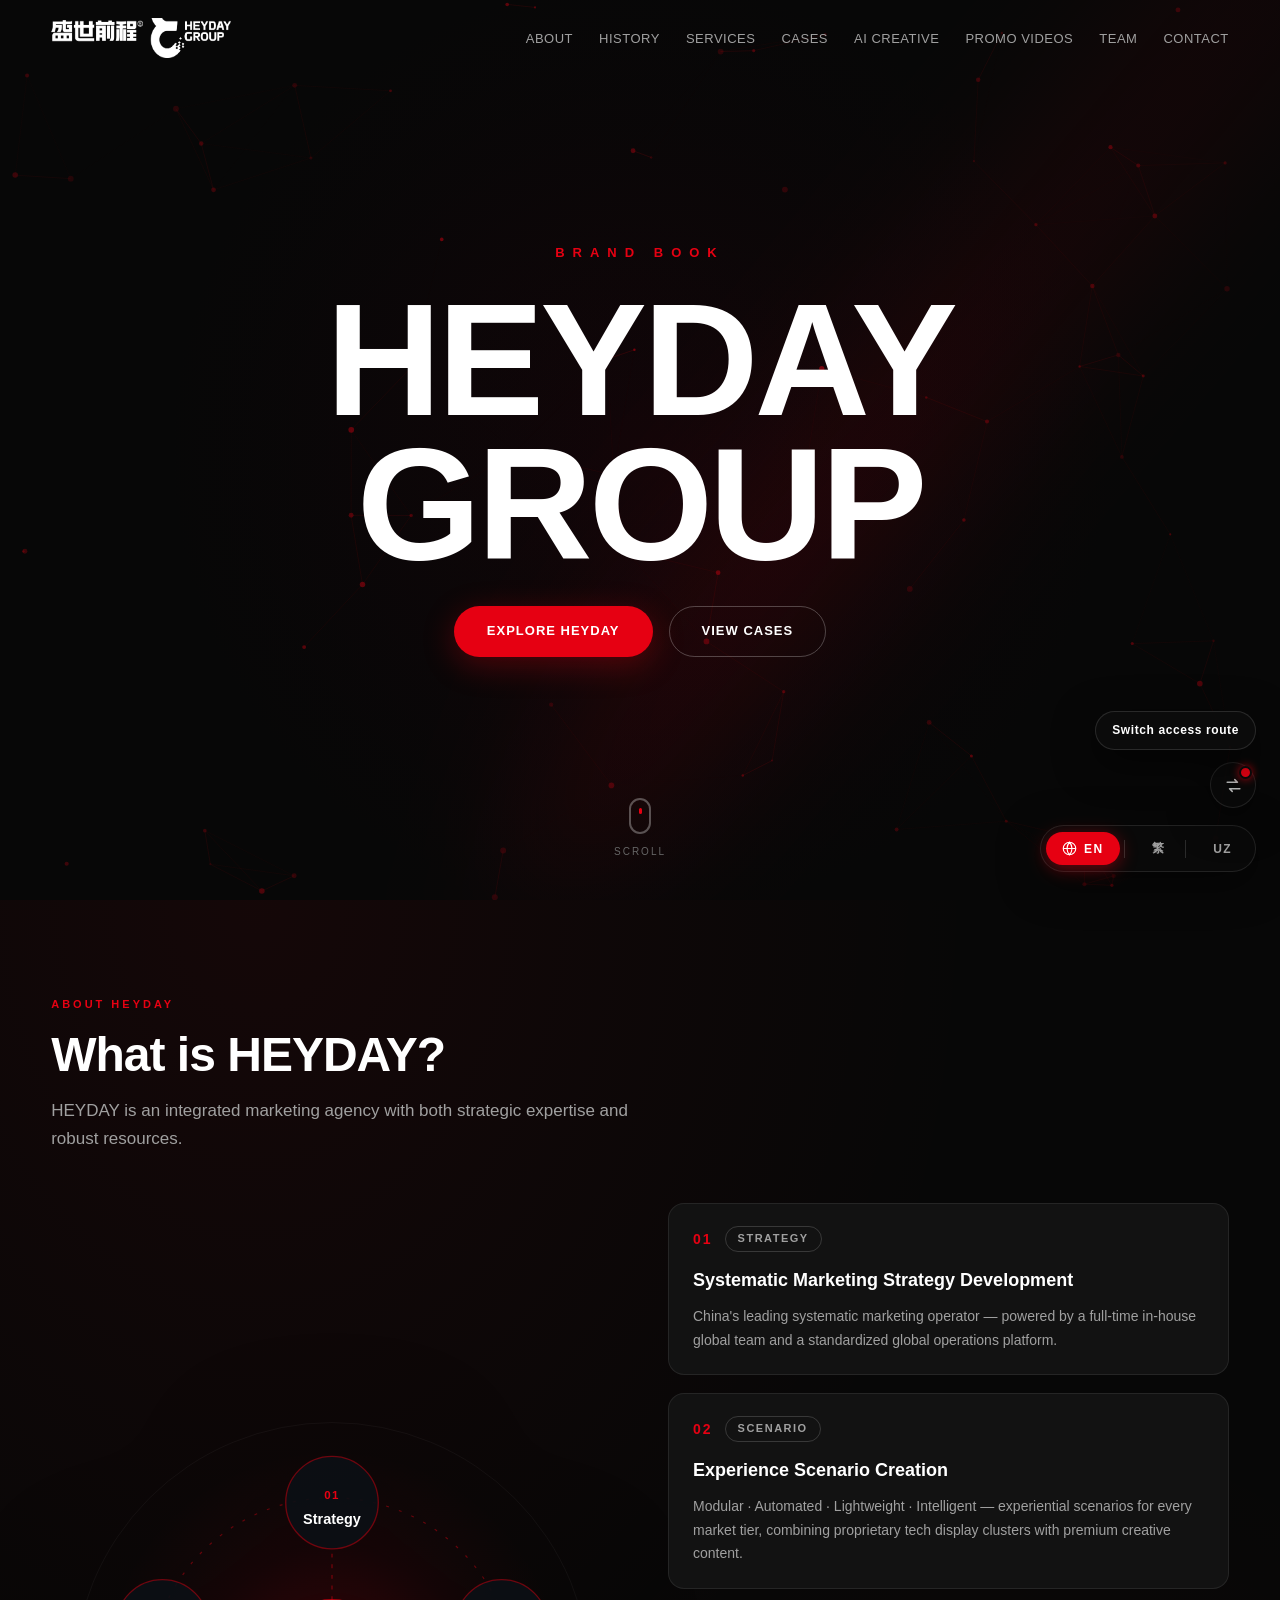
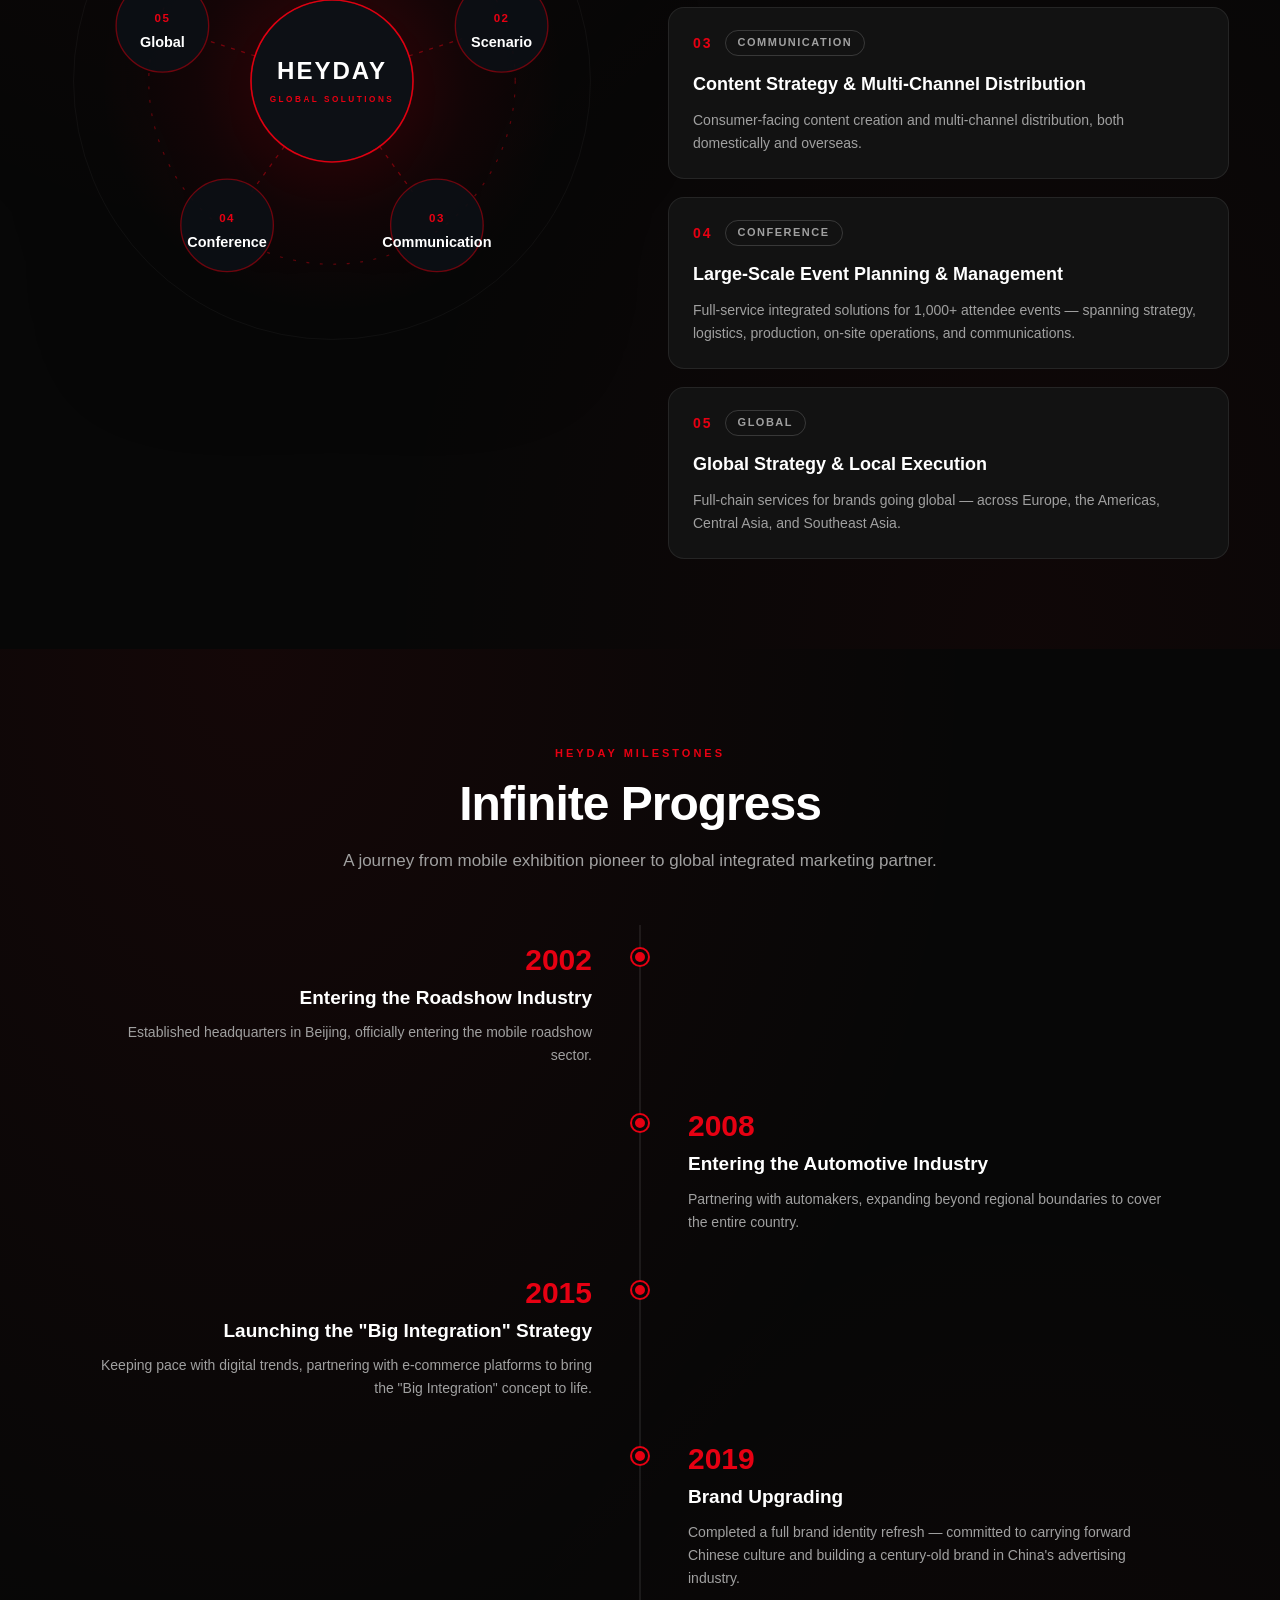
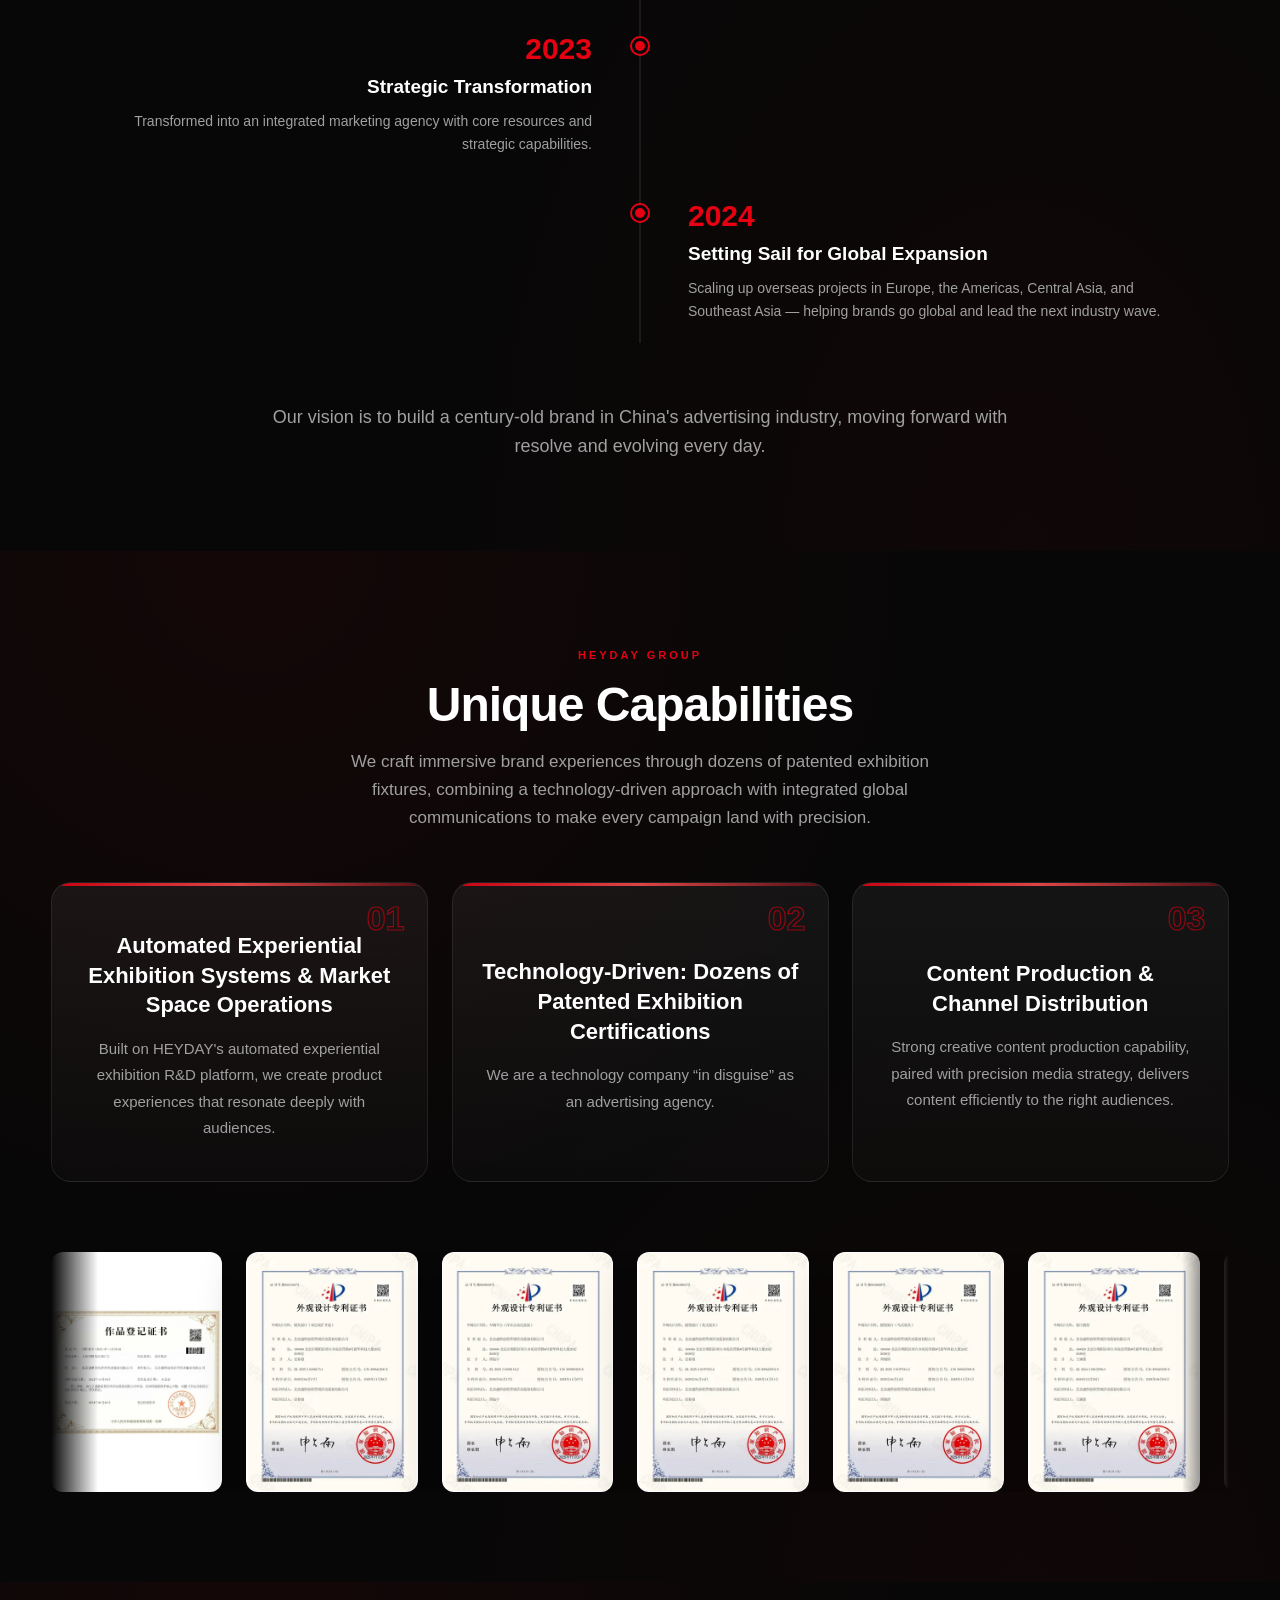
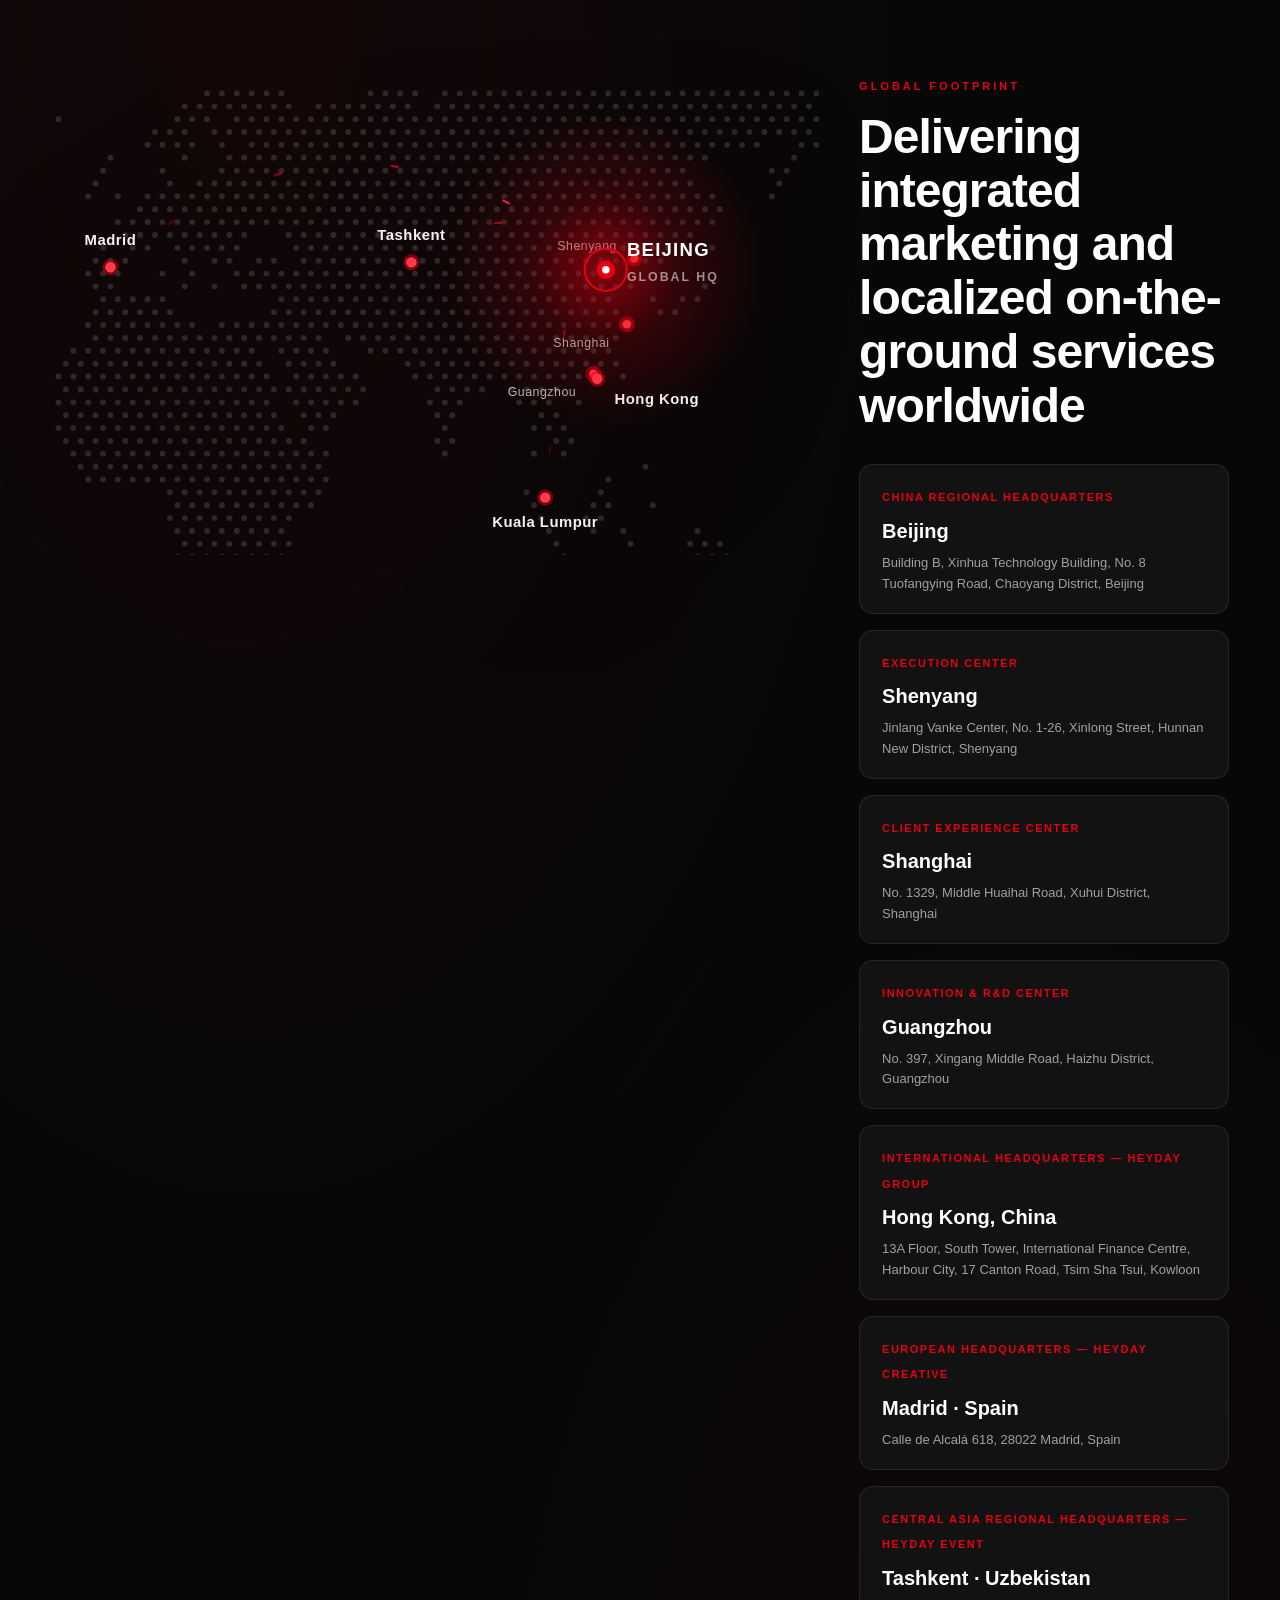
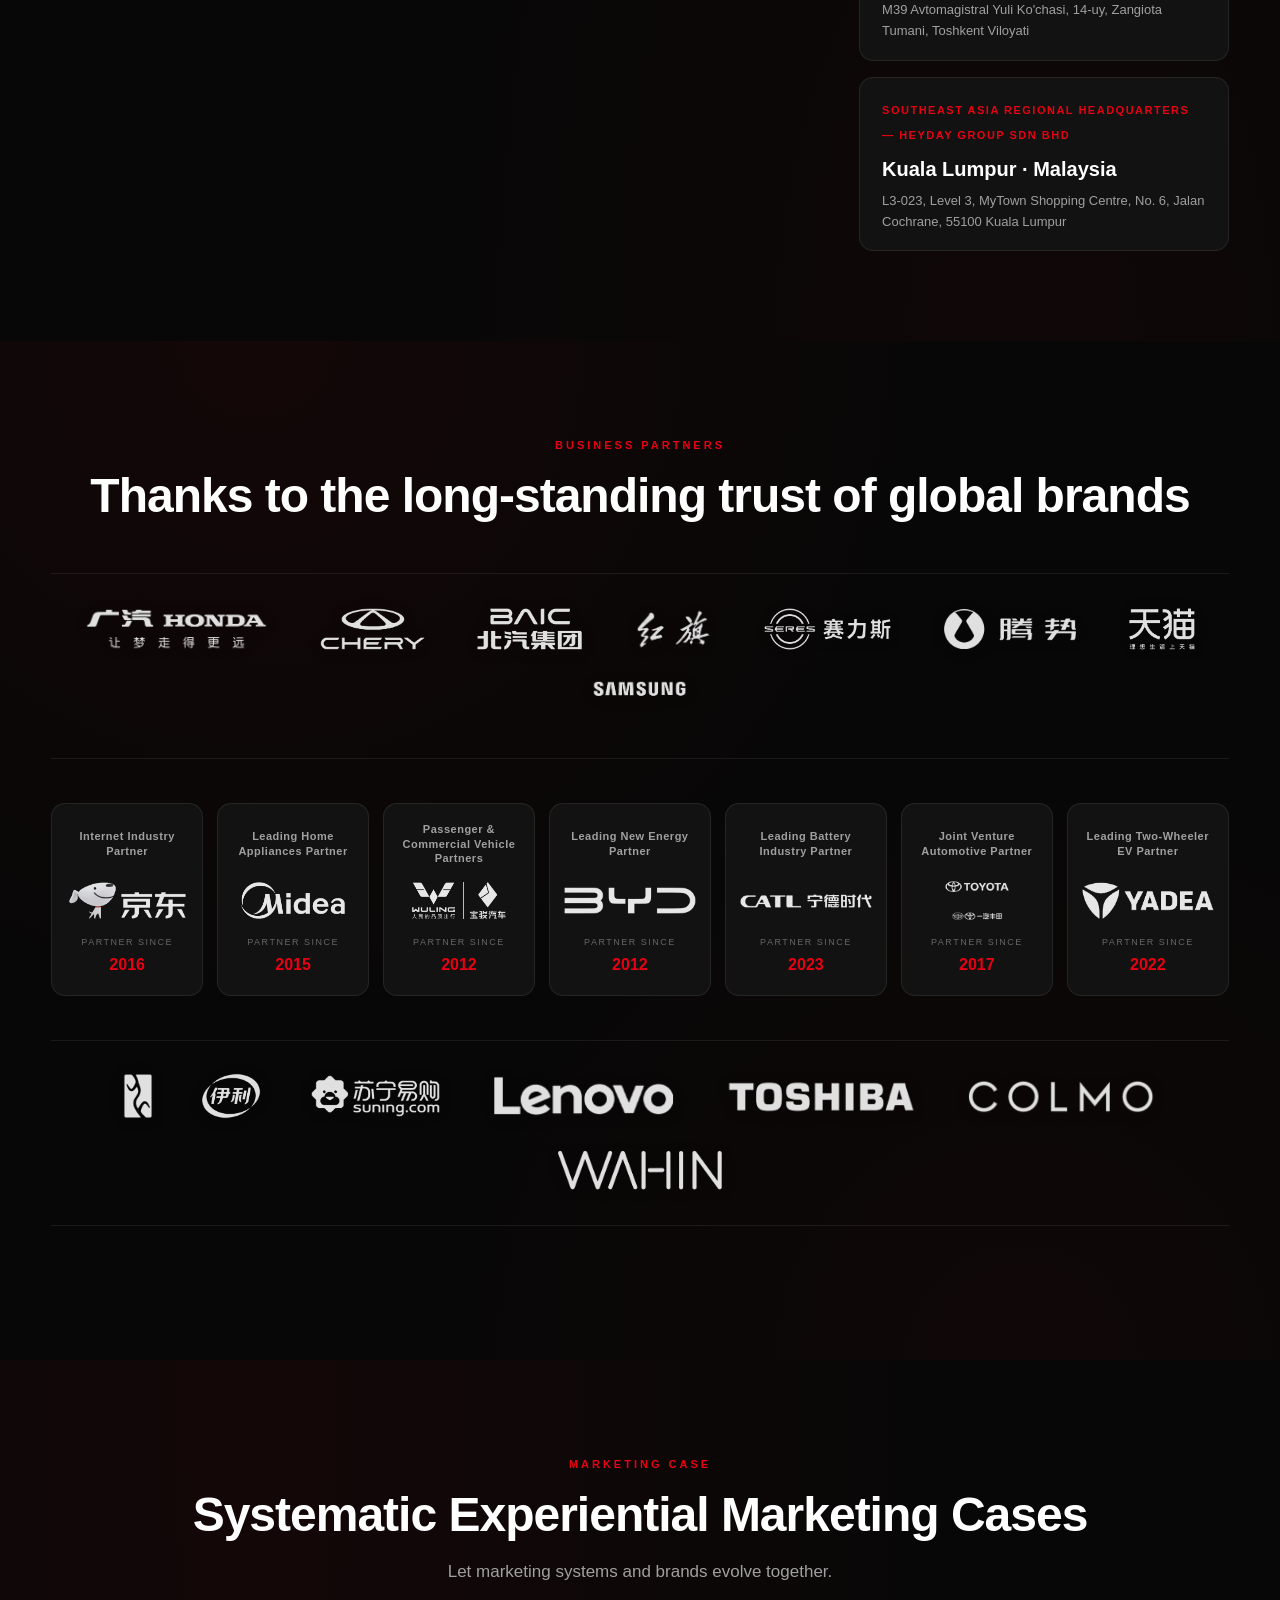
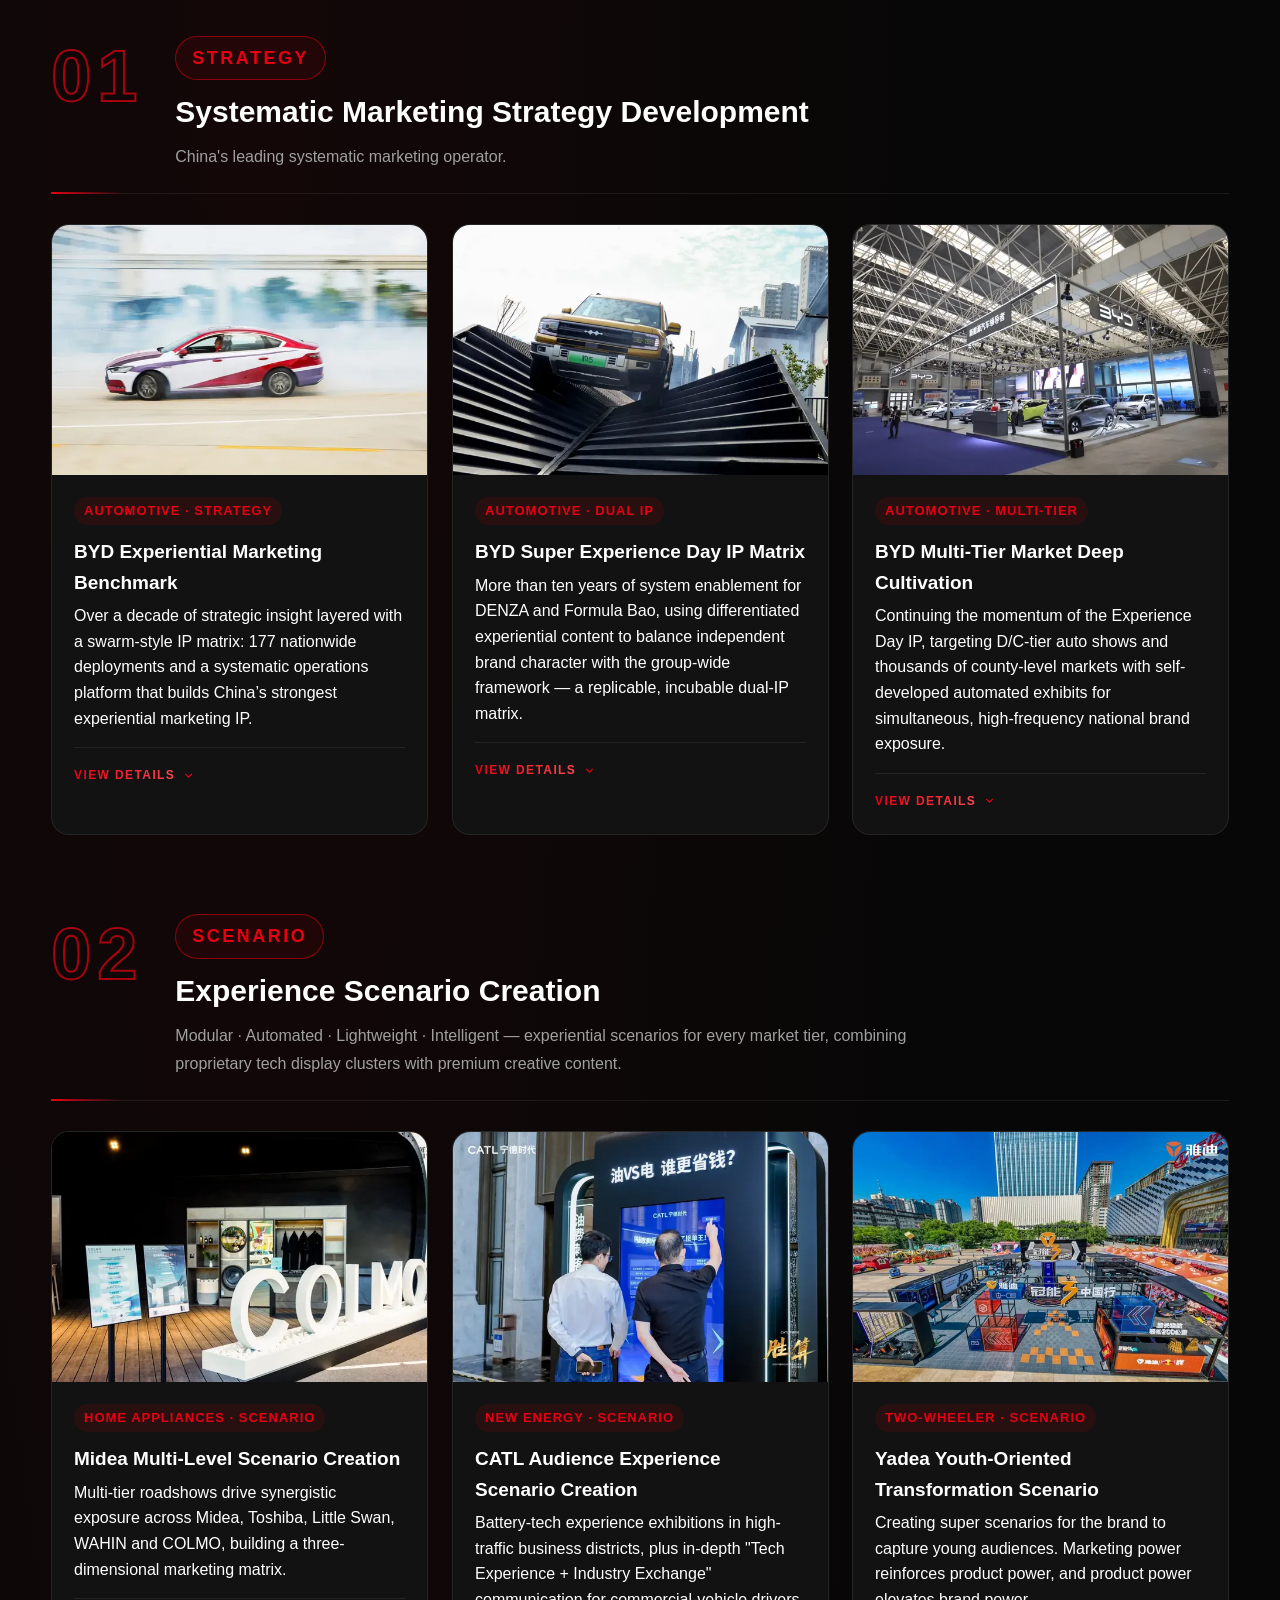
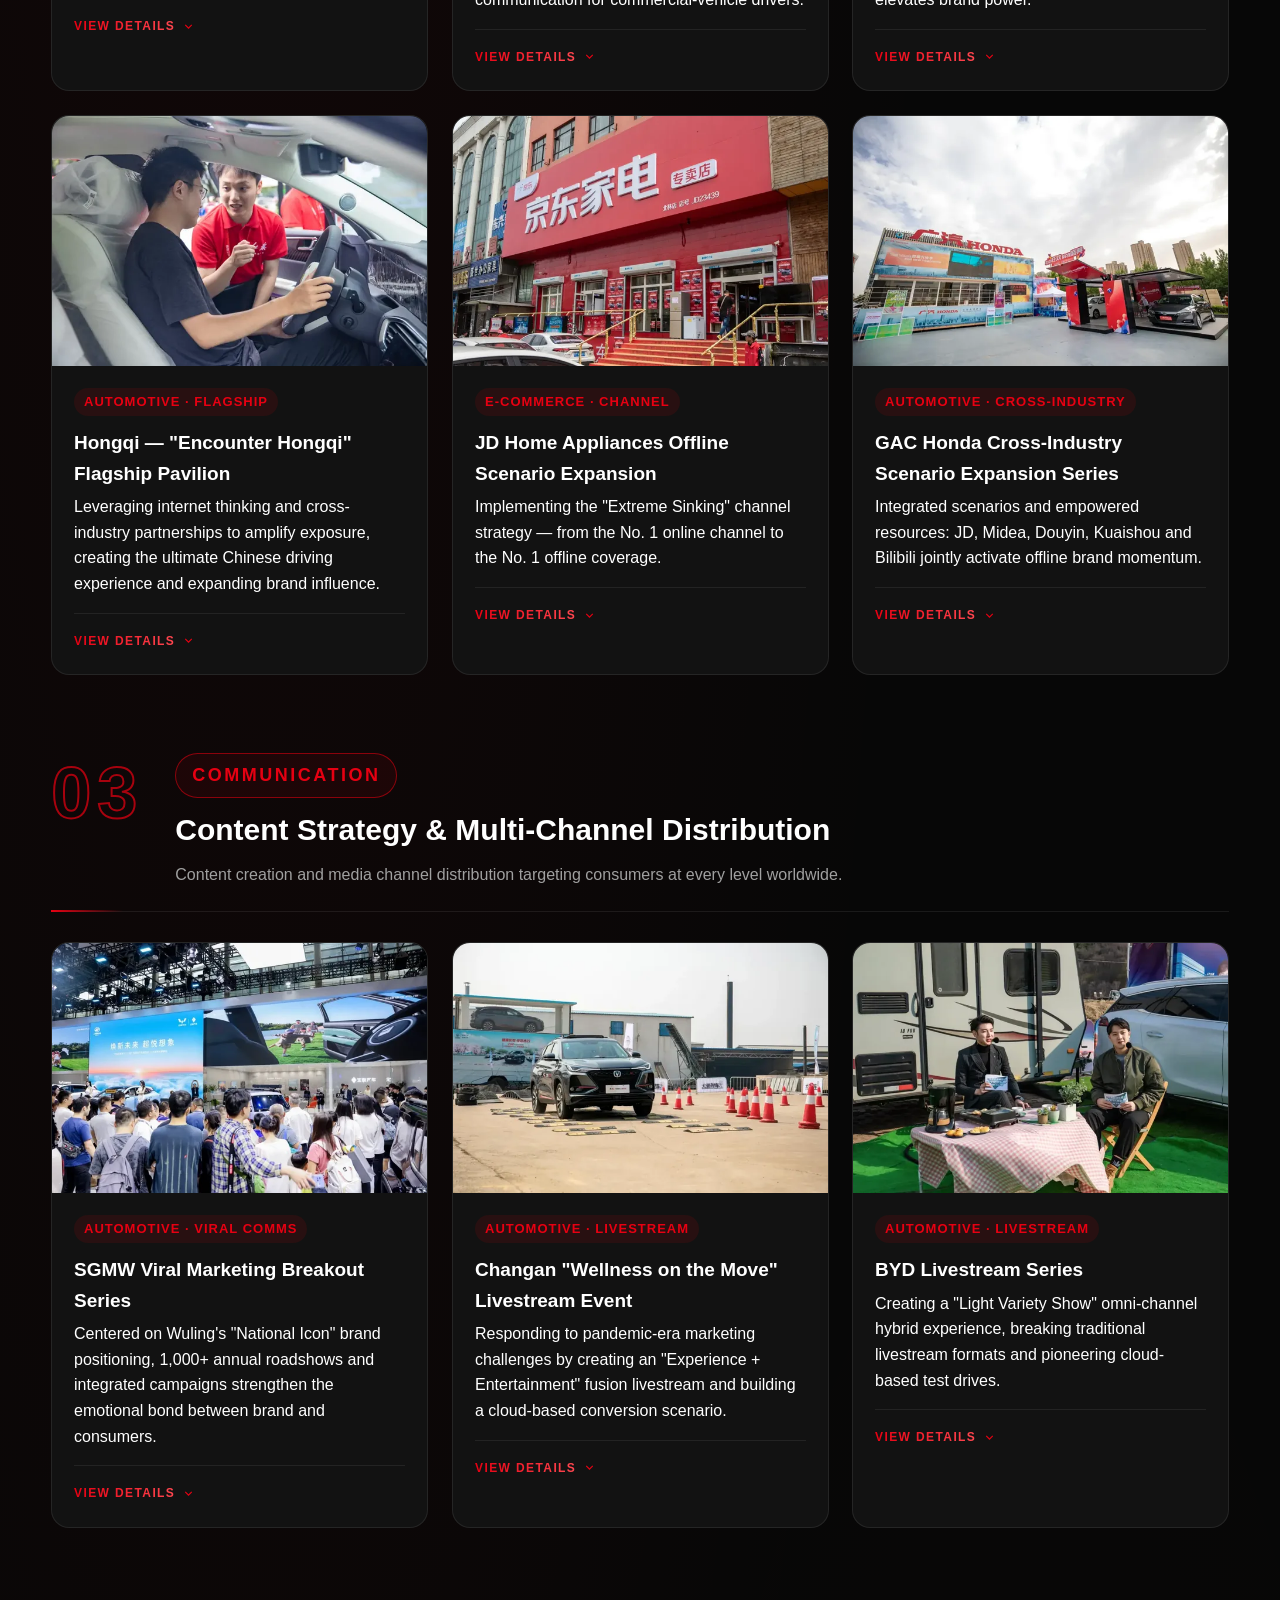
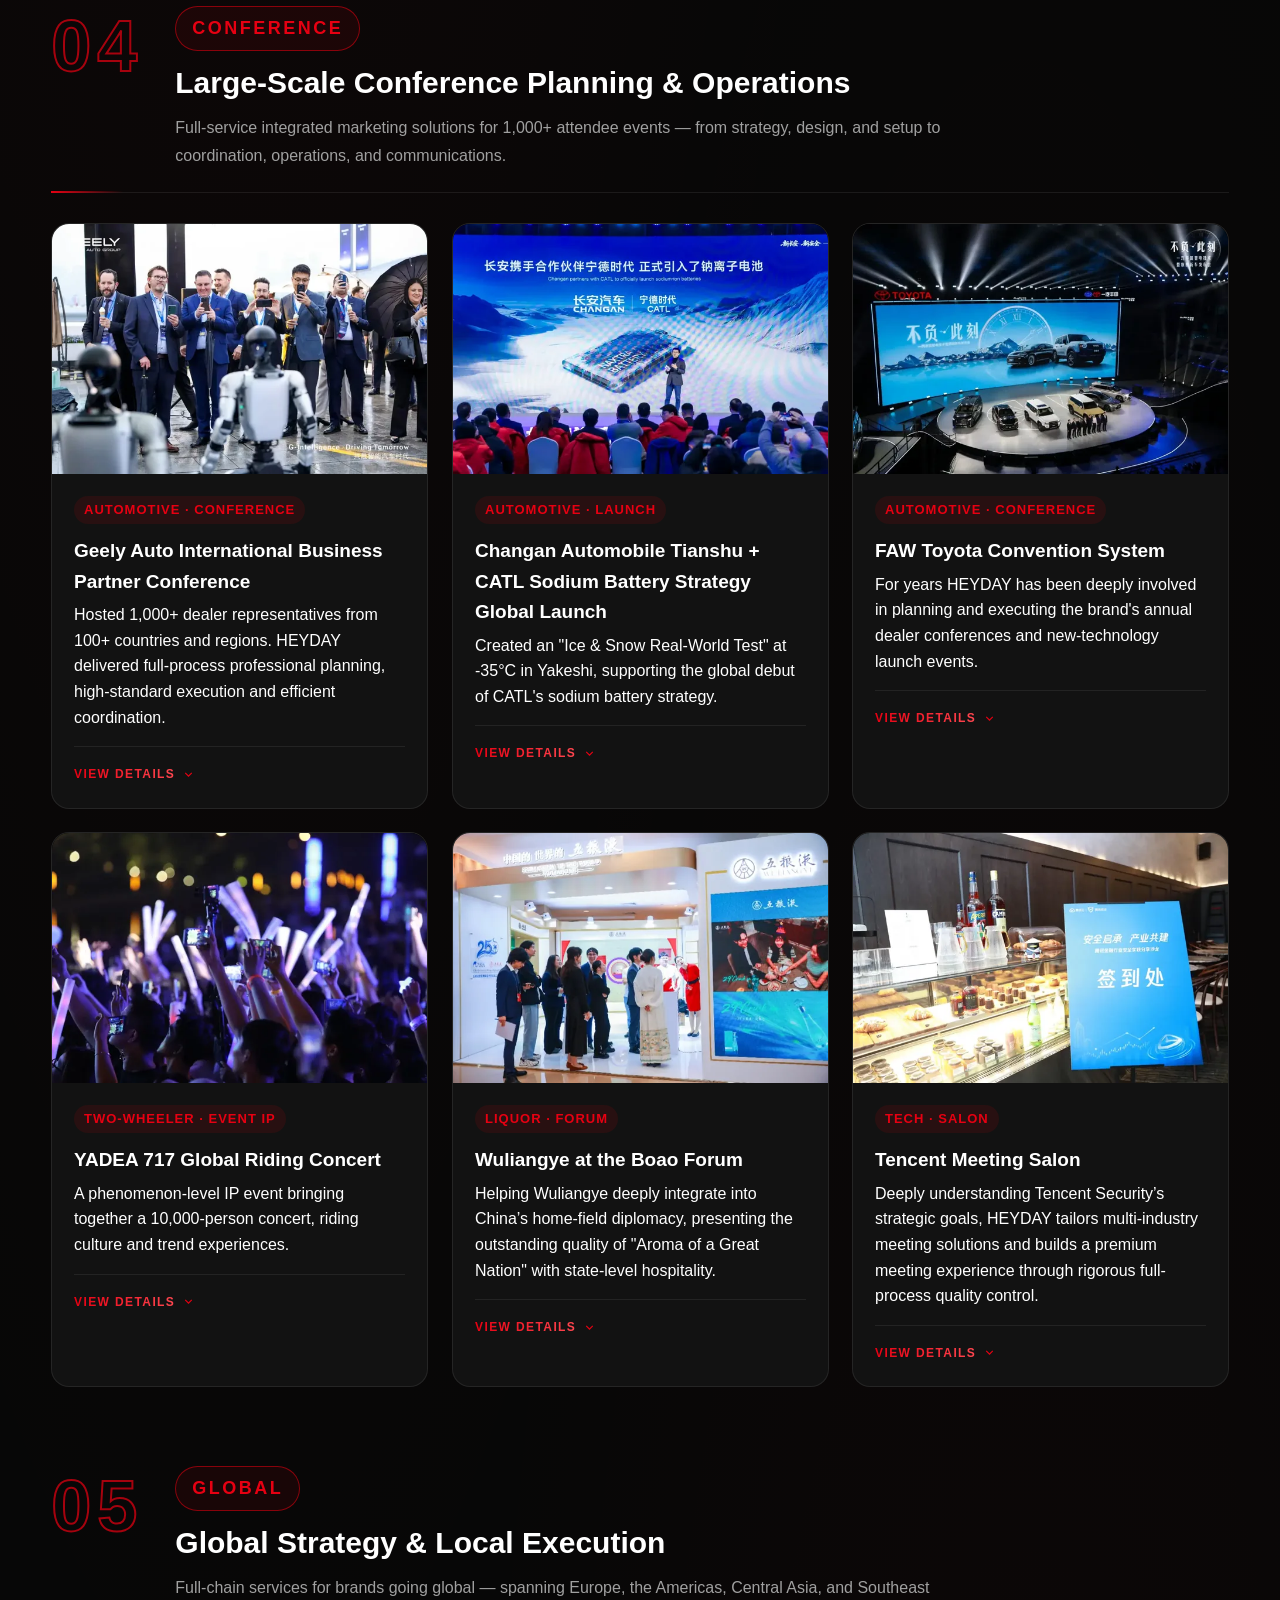
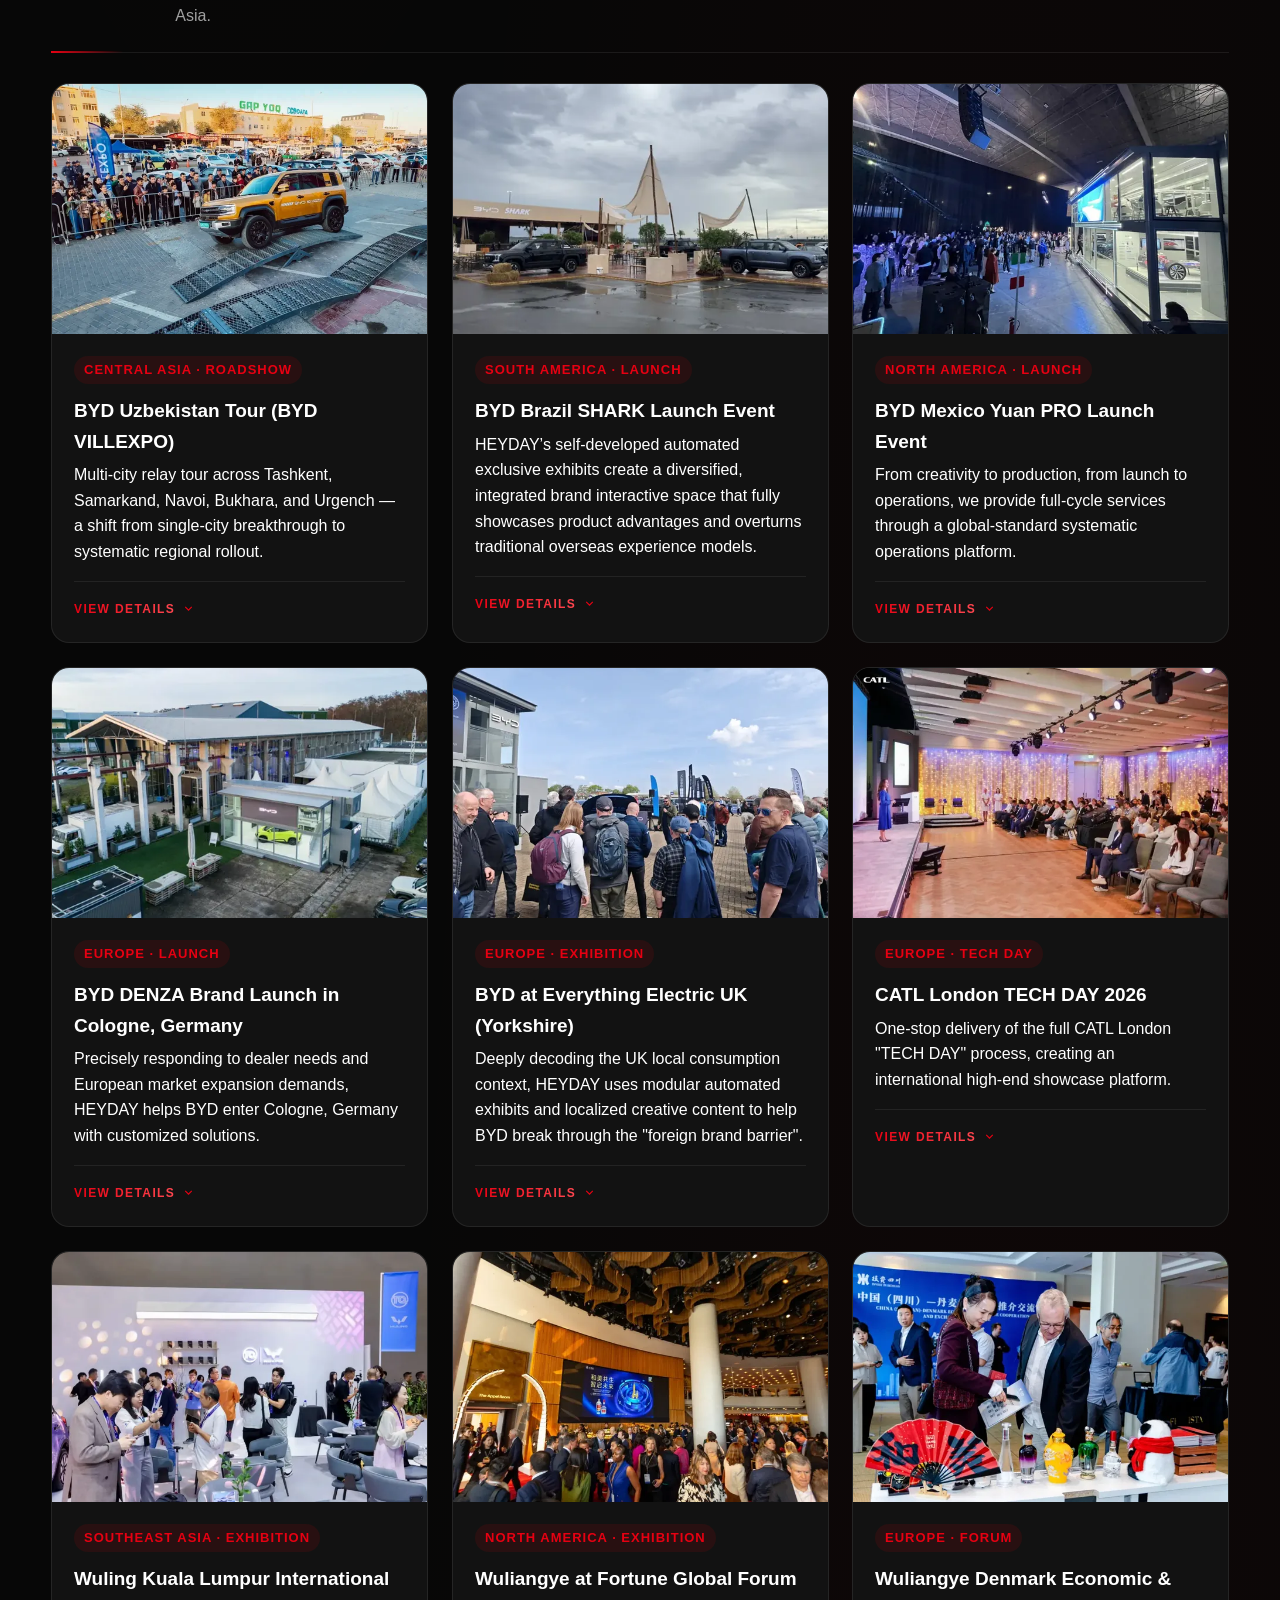
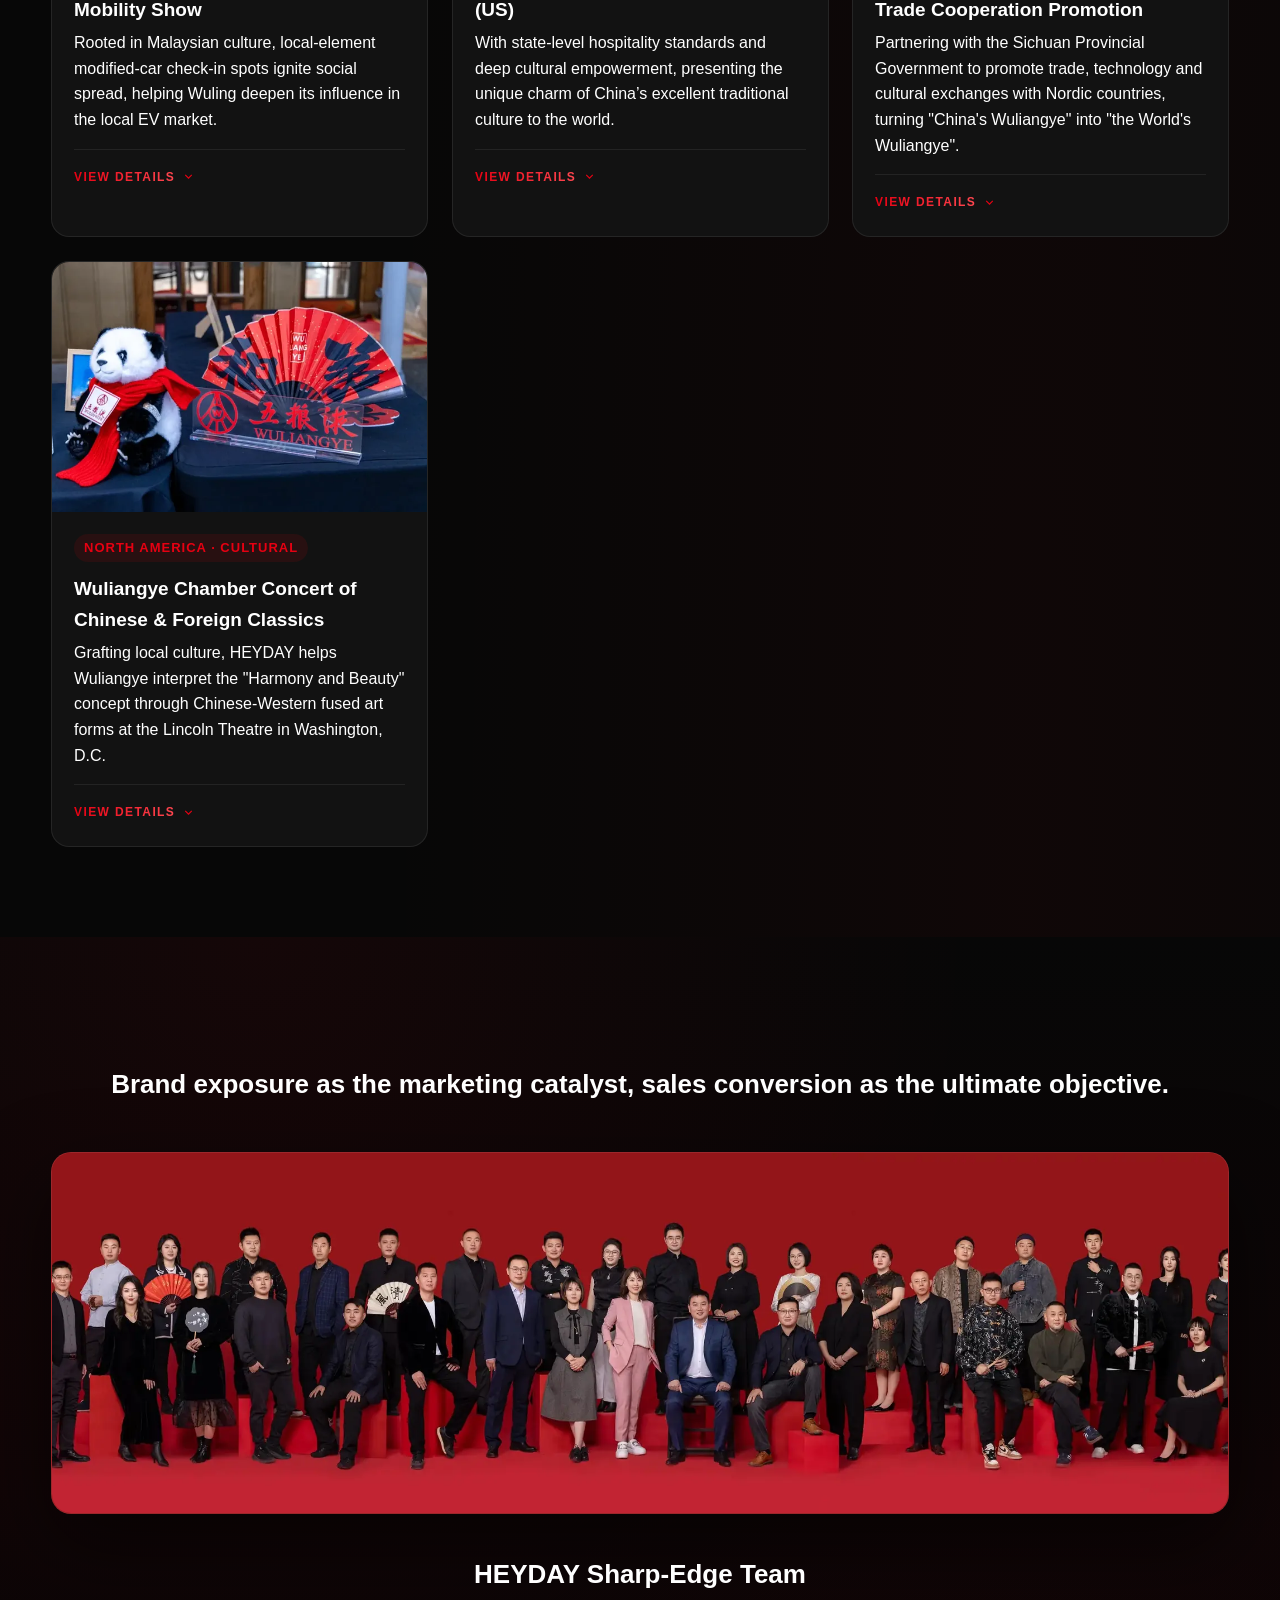
==== commit 3ef3a1e7: "logo缩小20% 修正重部署" ====
--- a/index.html
+++ b/index.html
@@ -11,7 +11,7 @@
   <link rel="preconnect" href="https://fonts.googleapis.com">
   <link rel="preconnect" href="https://fonts.gstatic.com" crossorigin>
   <link href="https://fonts.googleapis.com/css2?family=Inter:wght@300;400;500;600;700;800;900&family=Montserrat:wght@400;500;600;700;800;900&display=swap" rel="stylesheet">
-  <link rel="stylesheet" href="css/style.css?v=20260916d">
+  <link rel="stylesheet" href="css/style.css?v=20260916e">
   <link rel="preload" as="image" href="assets/slide4/04_image7.webp" fetchpriority="high">
 
 </head>
@@ -1338,8 +1338,8 @@
 
   <script src="js/vendor/gsap.min.js"></script>
   <script src="js/vendor/ScrollTrigger.min.js"></script>
-  <script src="js/i18n.js?v=20260916d"></script>
-  <script src="js/main.js?v=20260916d"></script>
-  <script src="js/node-switcher.js?v=20260916d"></script>
+  <script src="js/i18n.js?v=20260916e"></script>
+  <script src="js/main.js?v=20260916e"></script>
+  <script src="js/node-switcher.js?v=20260916e"></script>
 </body>
 </html>
--- a/css/style.css
+++ b/css/style.css
@@ -899,7 +899,7 @@
 
 .pr-logo {
   flex: 0 0 auto;
-  height: 57px;
+  height: 46px;
   display: flex;
   align-items: center;
   justify-content: center;
@@ -911,7 +911,7 @@
 .pr-logo img {
   height: 100%;
   width: auto;
-  max-width: 240px;
+  max-width: 192px;
   object-fit: contain;
 }
 
@@ -980,7 +980,7 @@
 }
 
 .pcat-logo {
-  height: 51px;
+  height: 41px;
   display: flex;
   align-items: center;
   justify-content: center;
@@ -2092,12 +2092,12 @@
 
 @media (max-width: 768px) {
   .partner-row { gap: 18px 28px; padding: 22px 12px; }
-  .pr-logo { height: 42px; }
+  .pr-logo { height: 34px; }
   .pr-text { font-size: 14px; }
   .partner-categories { grid-template-columns: repeat(2, 1fr); gap: 10px; }
   .pcat-card { padding: 14px 8px; min-height: 150px; }
   .pcat-label { font-size: 10px; min-height: 36px; }
-  .pcat-logo { height: 39px; }
+  .pcat-logo { height: 31px; }
   .pcat-logo .pr-text { font-size: 12px; }
   .team-groups { grid-template-columns: 1fr; }
   .exhibit-showcase { margin-top: 48px; }
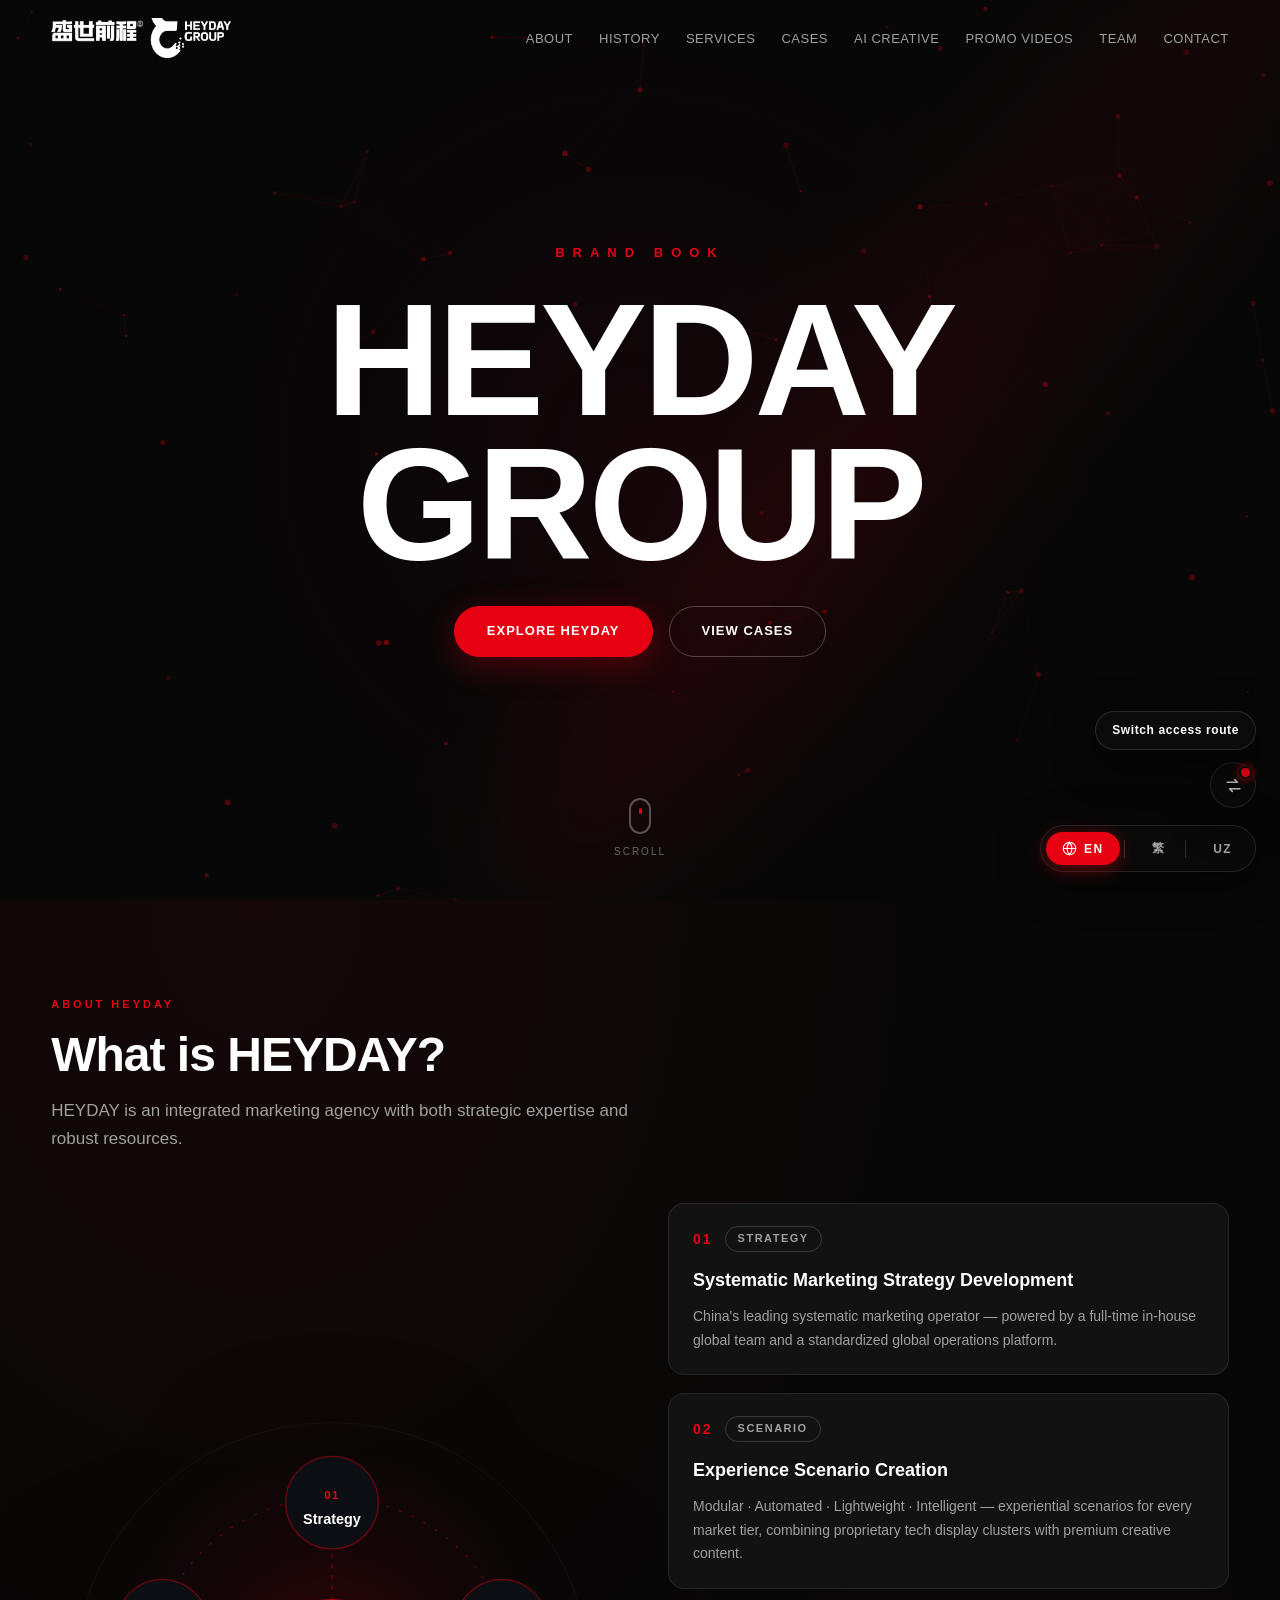
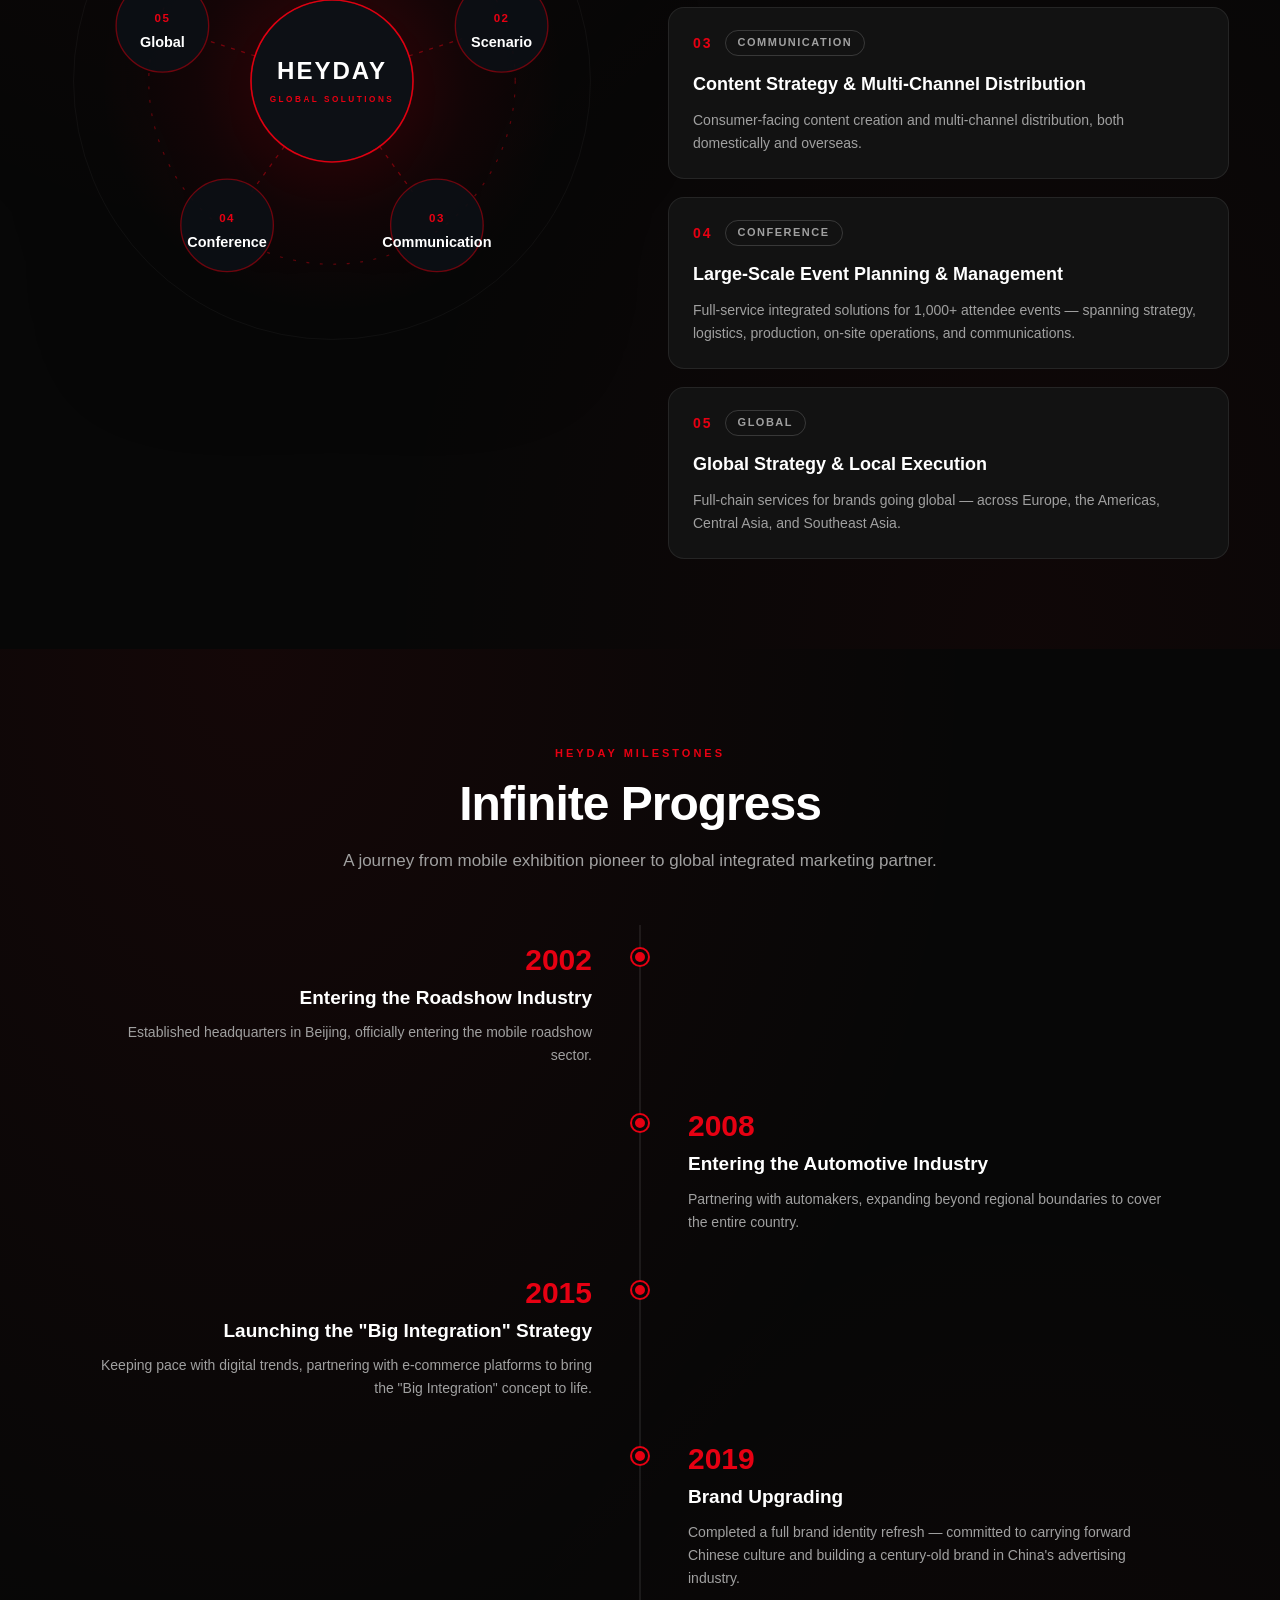
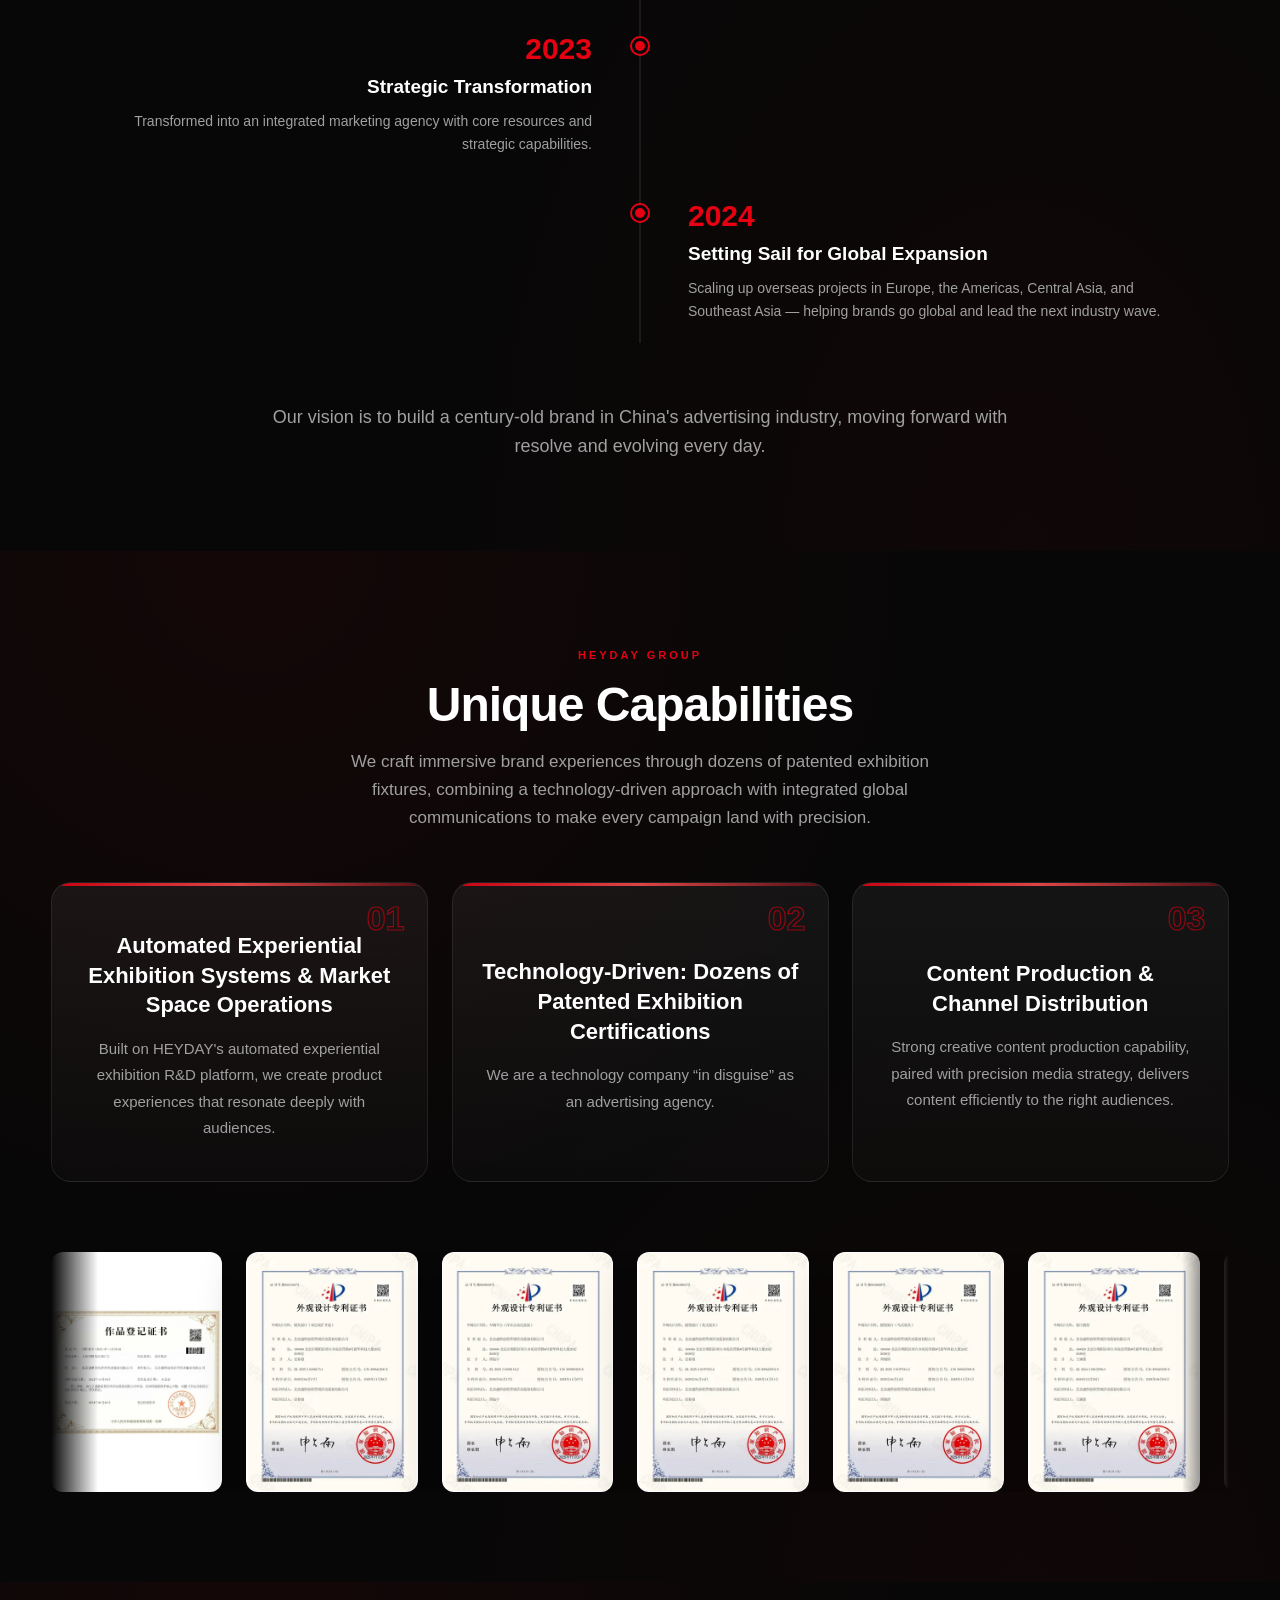
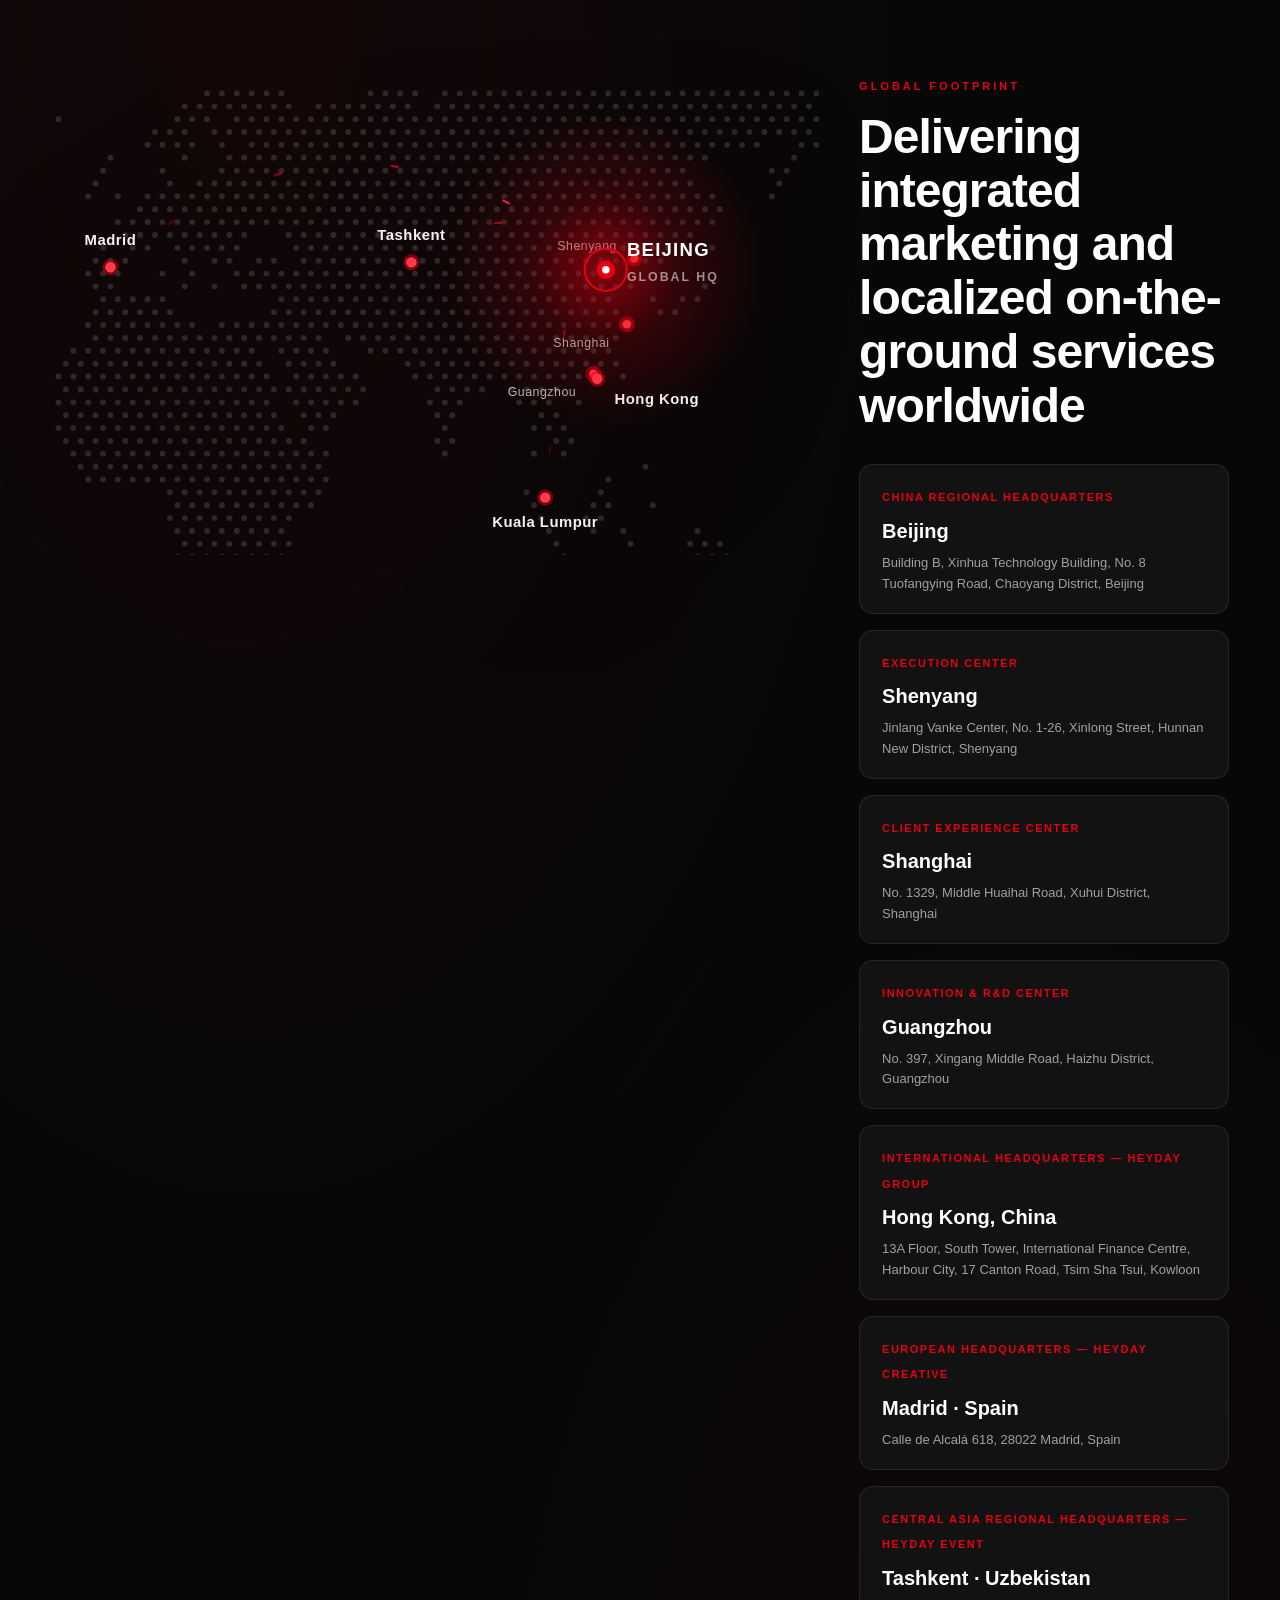
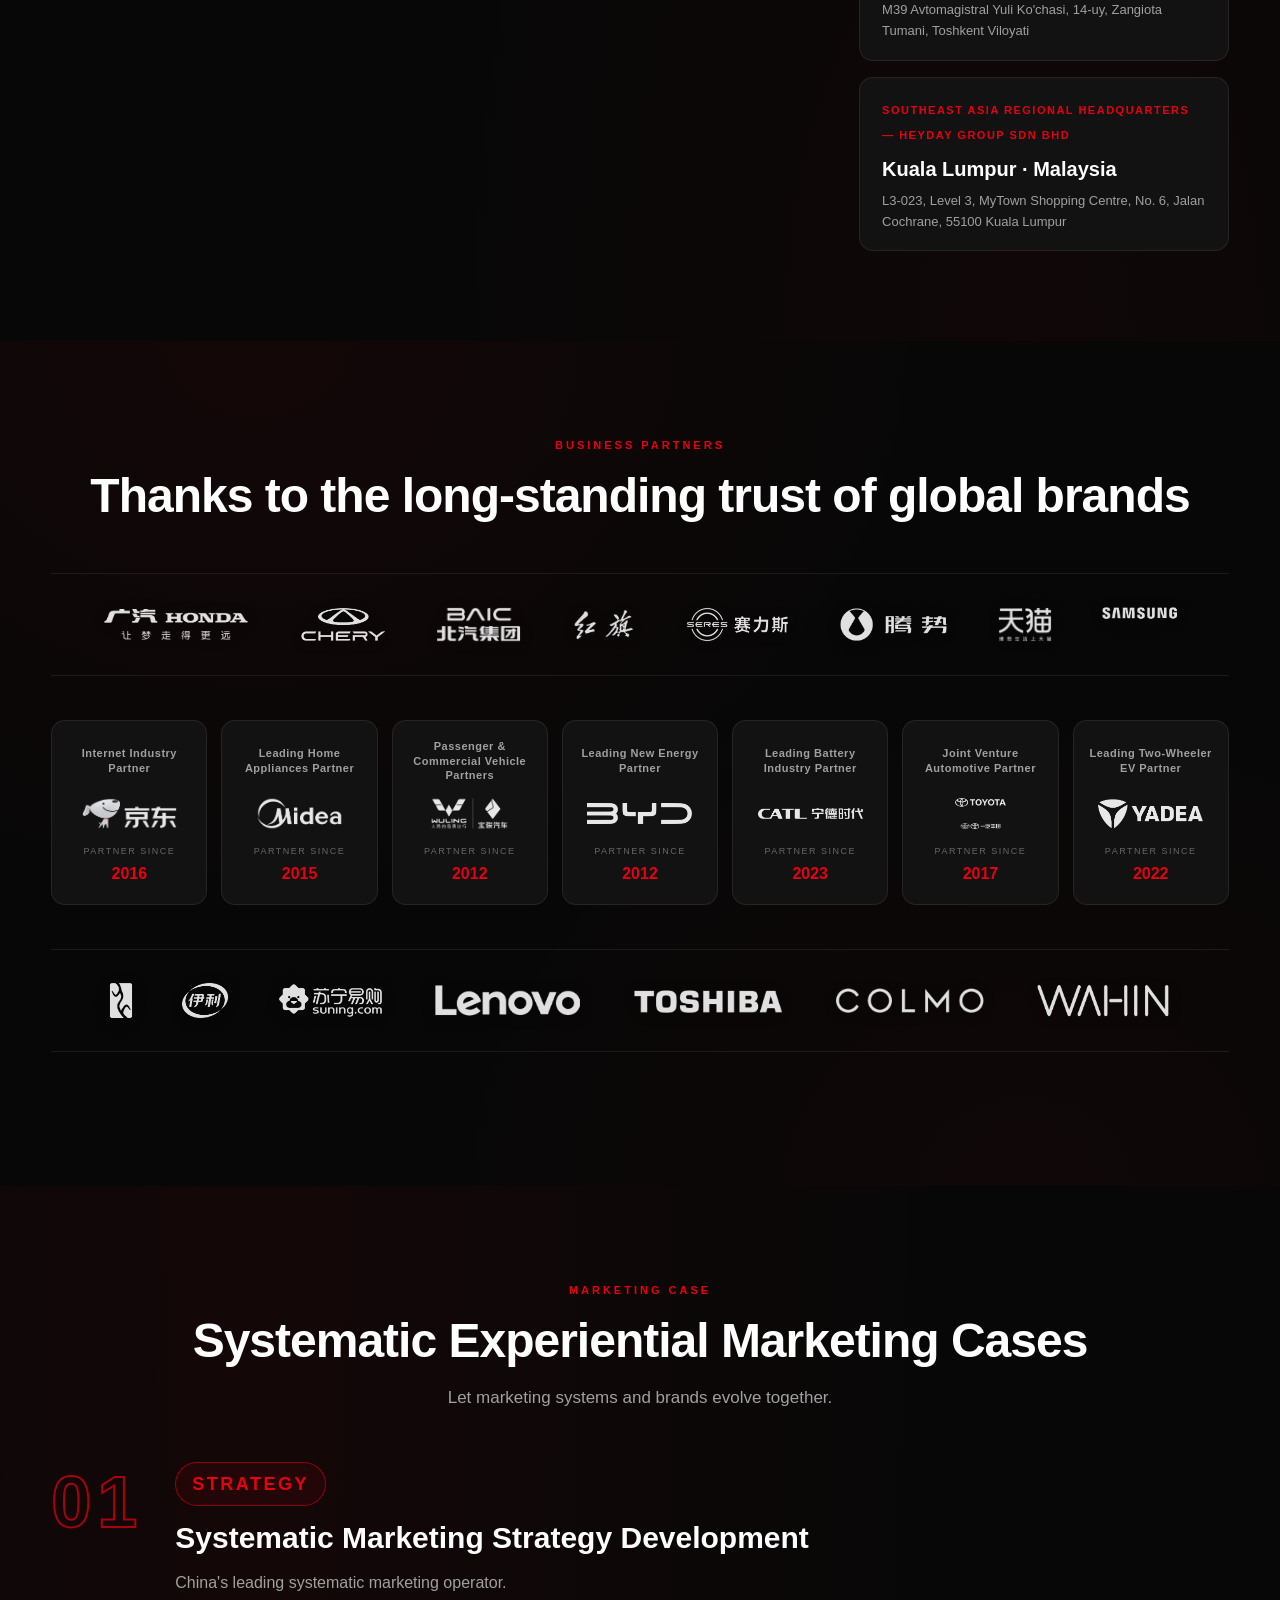
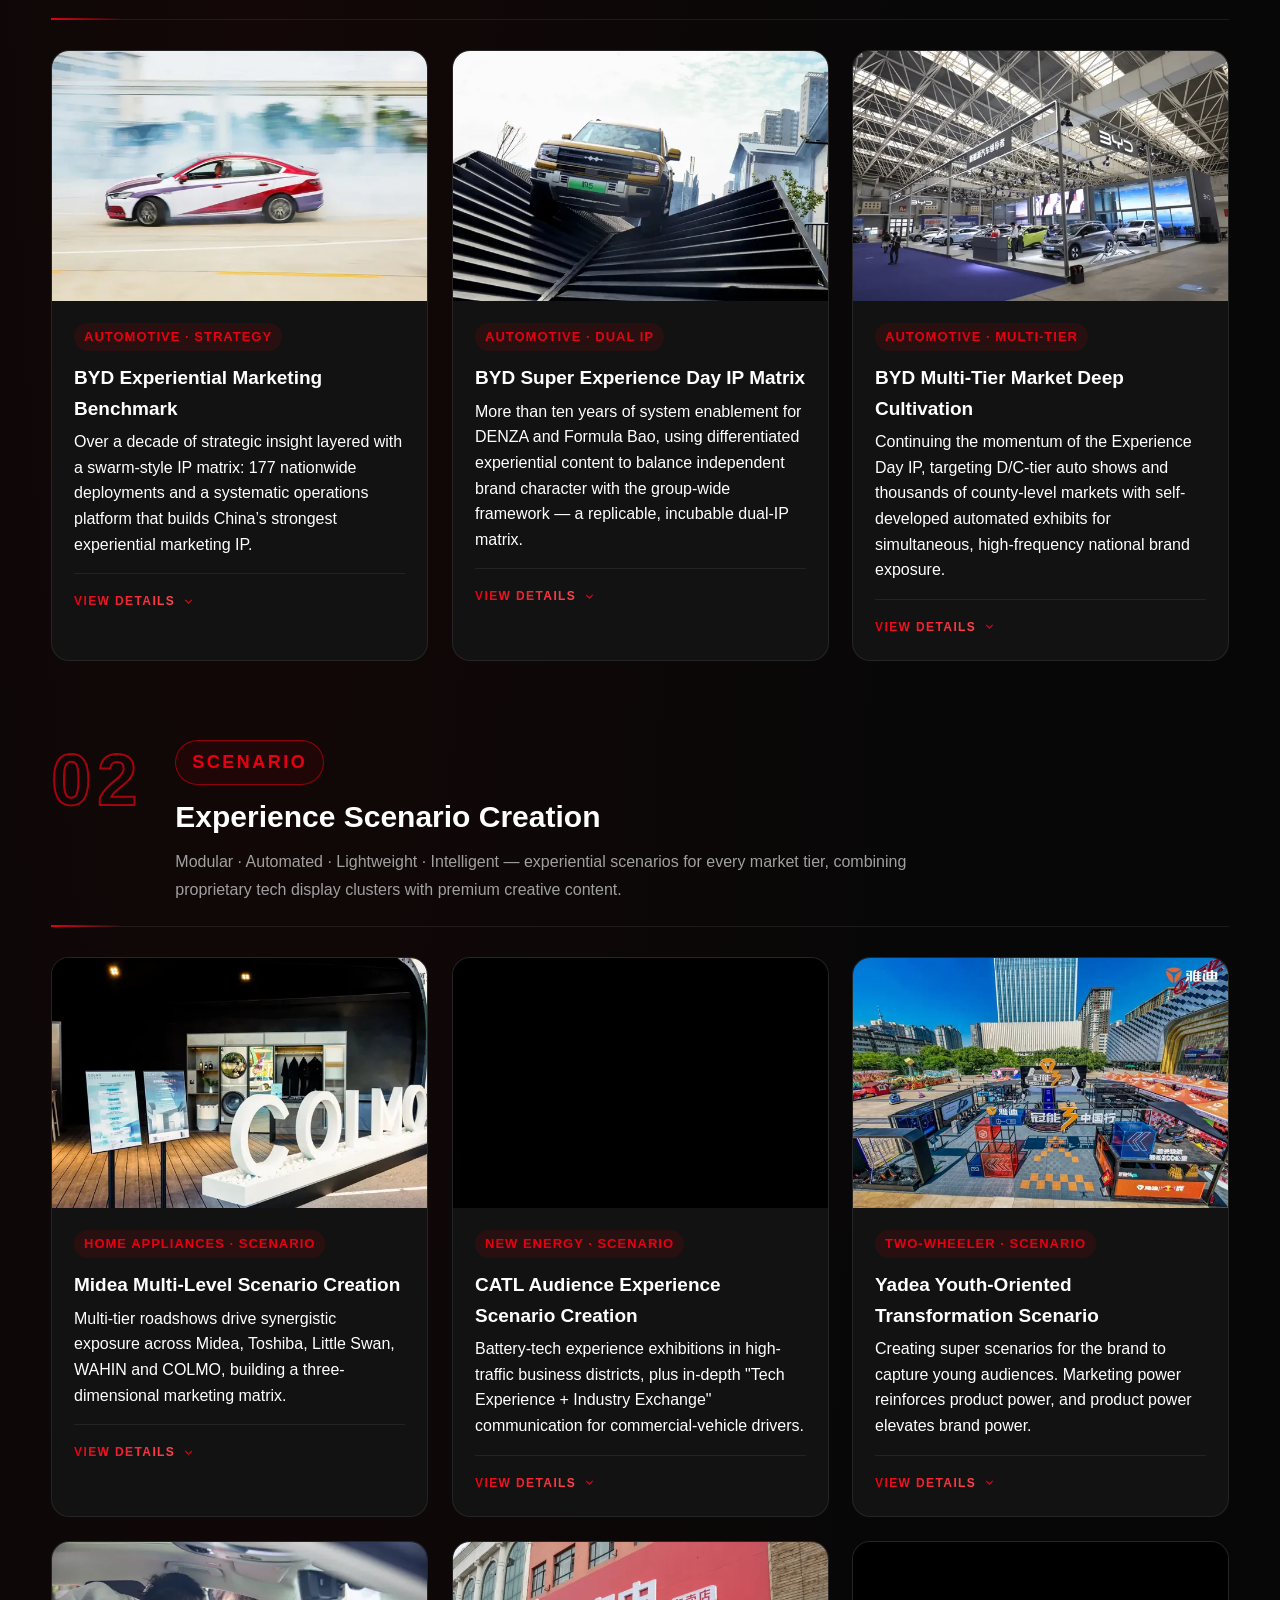
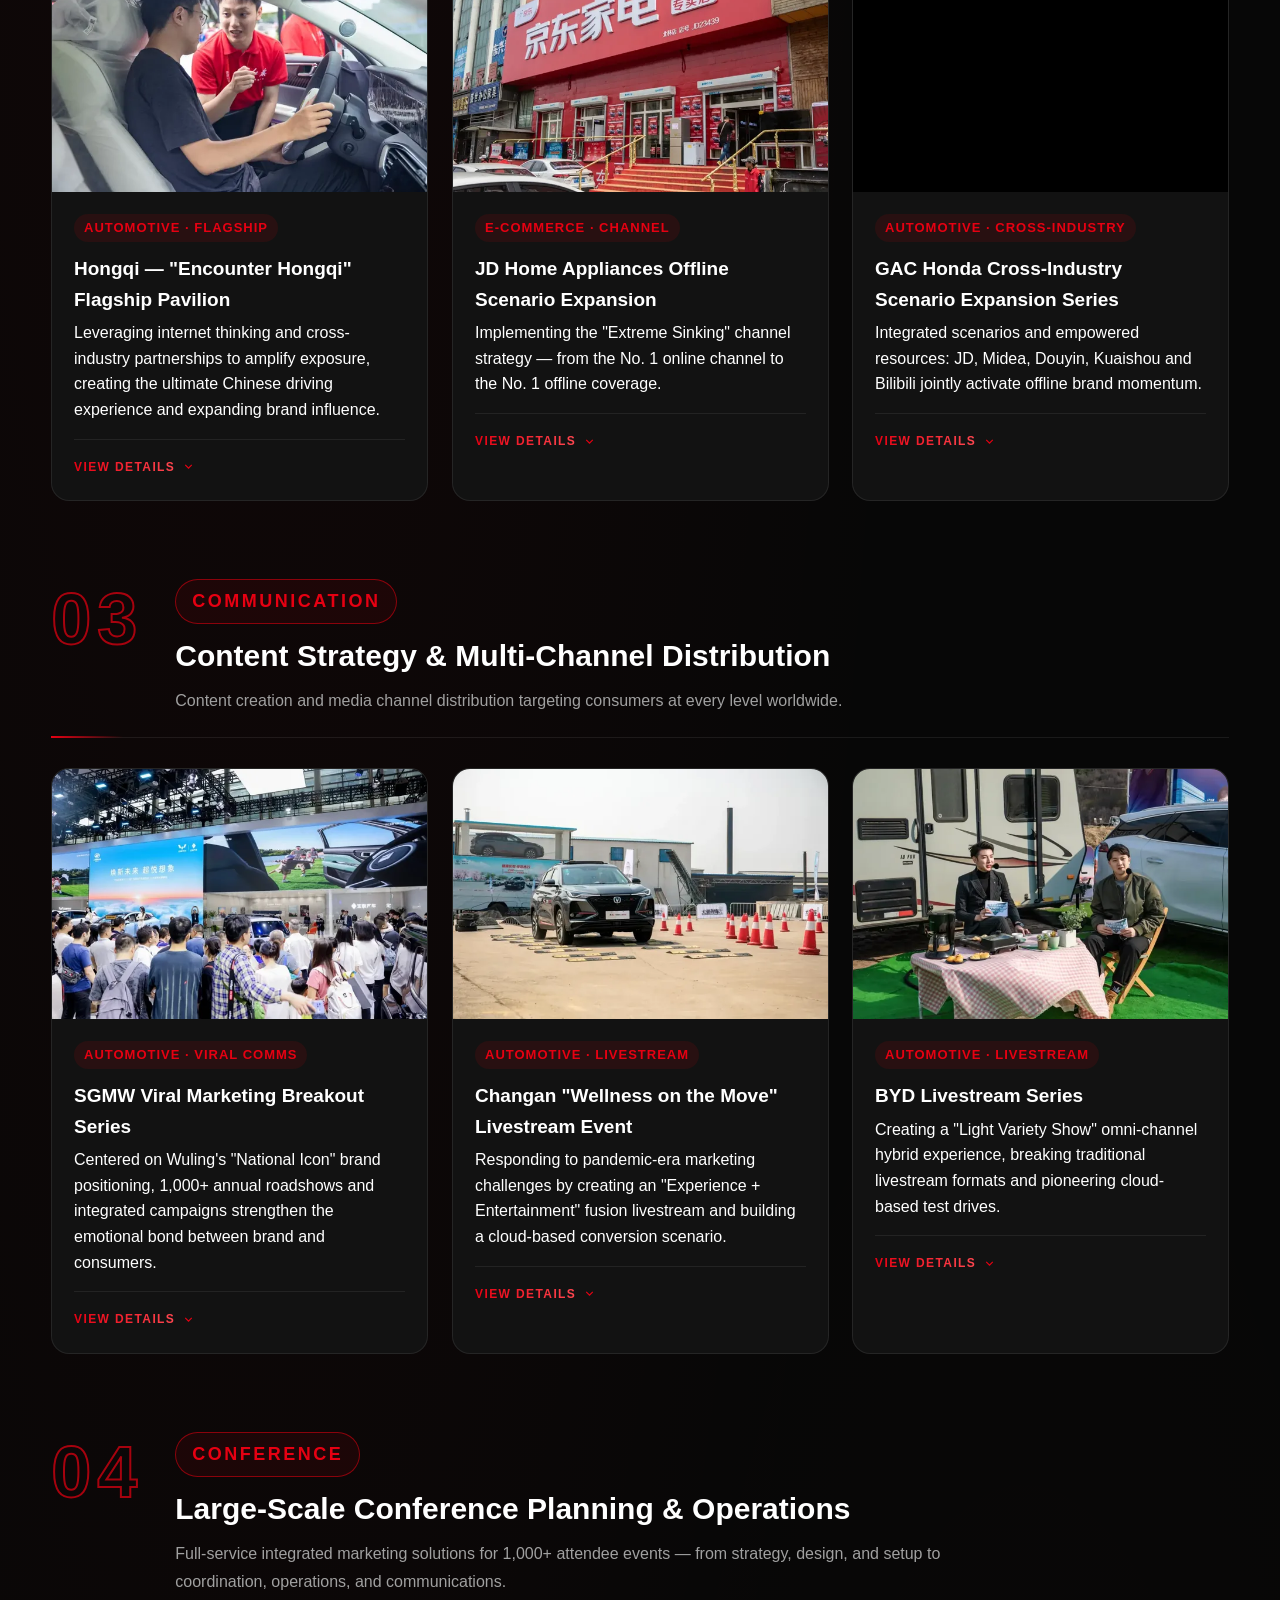
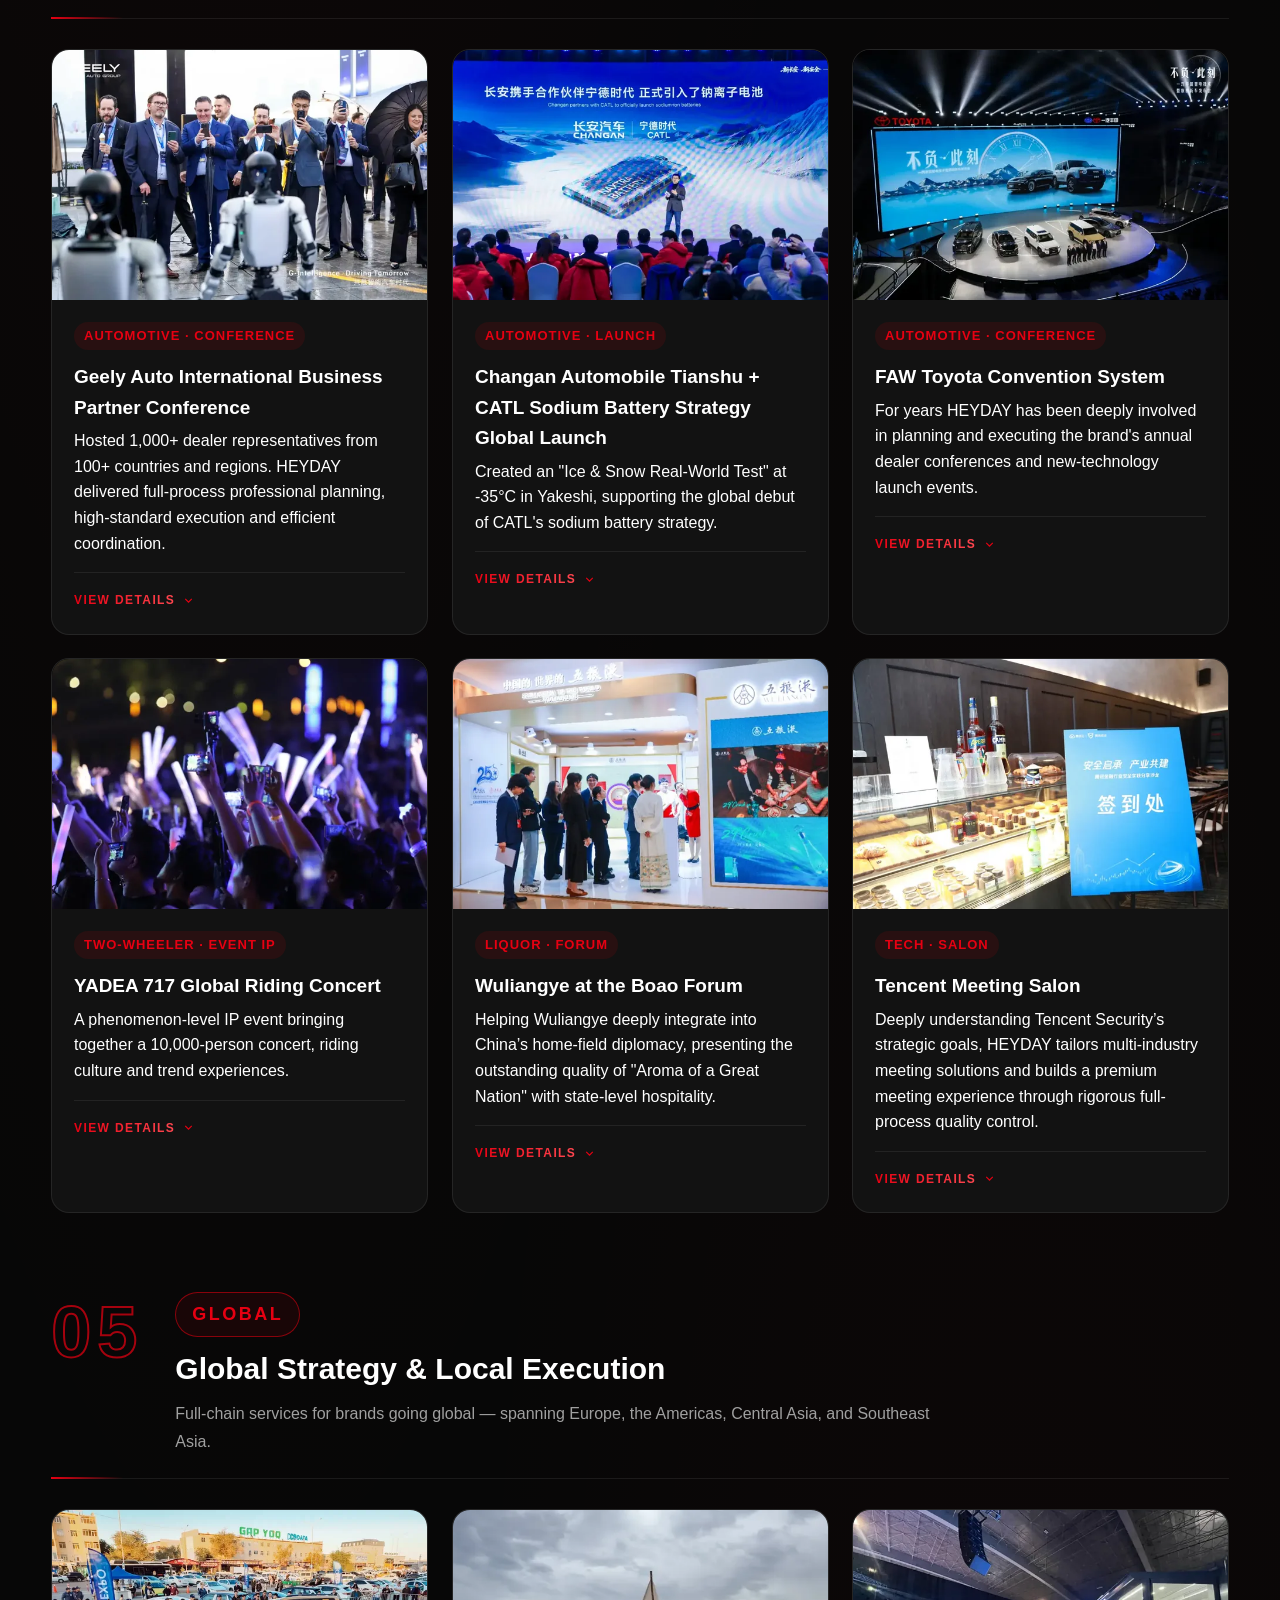
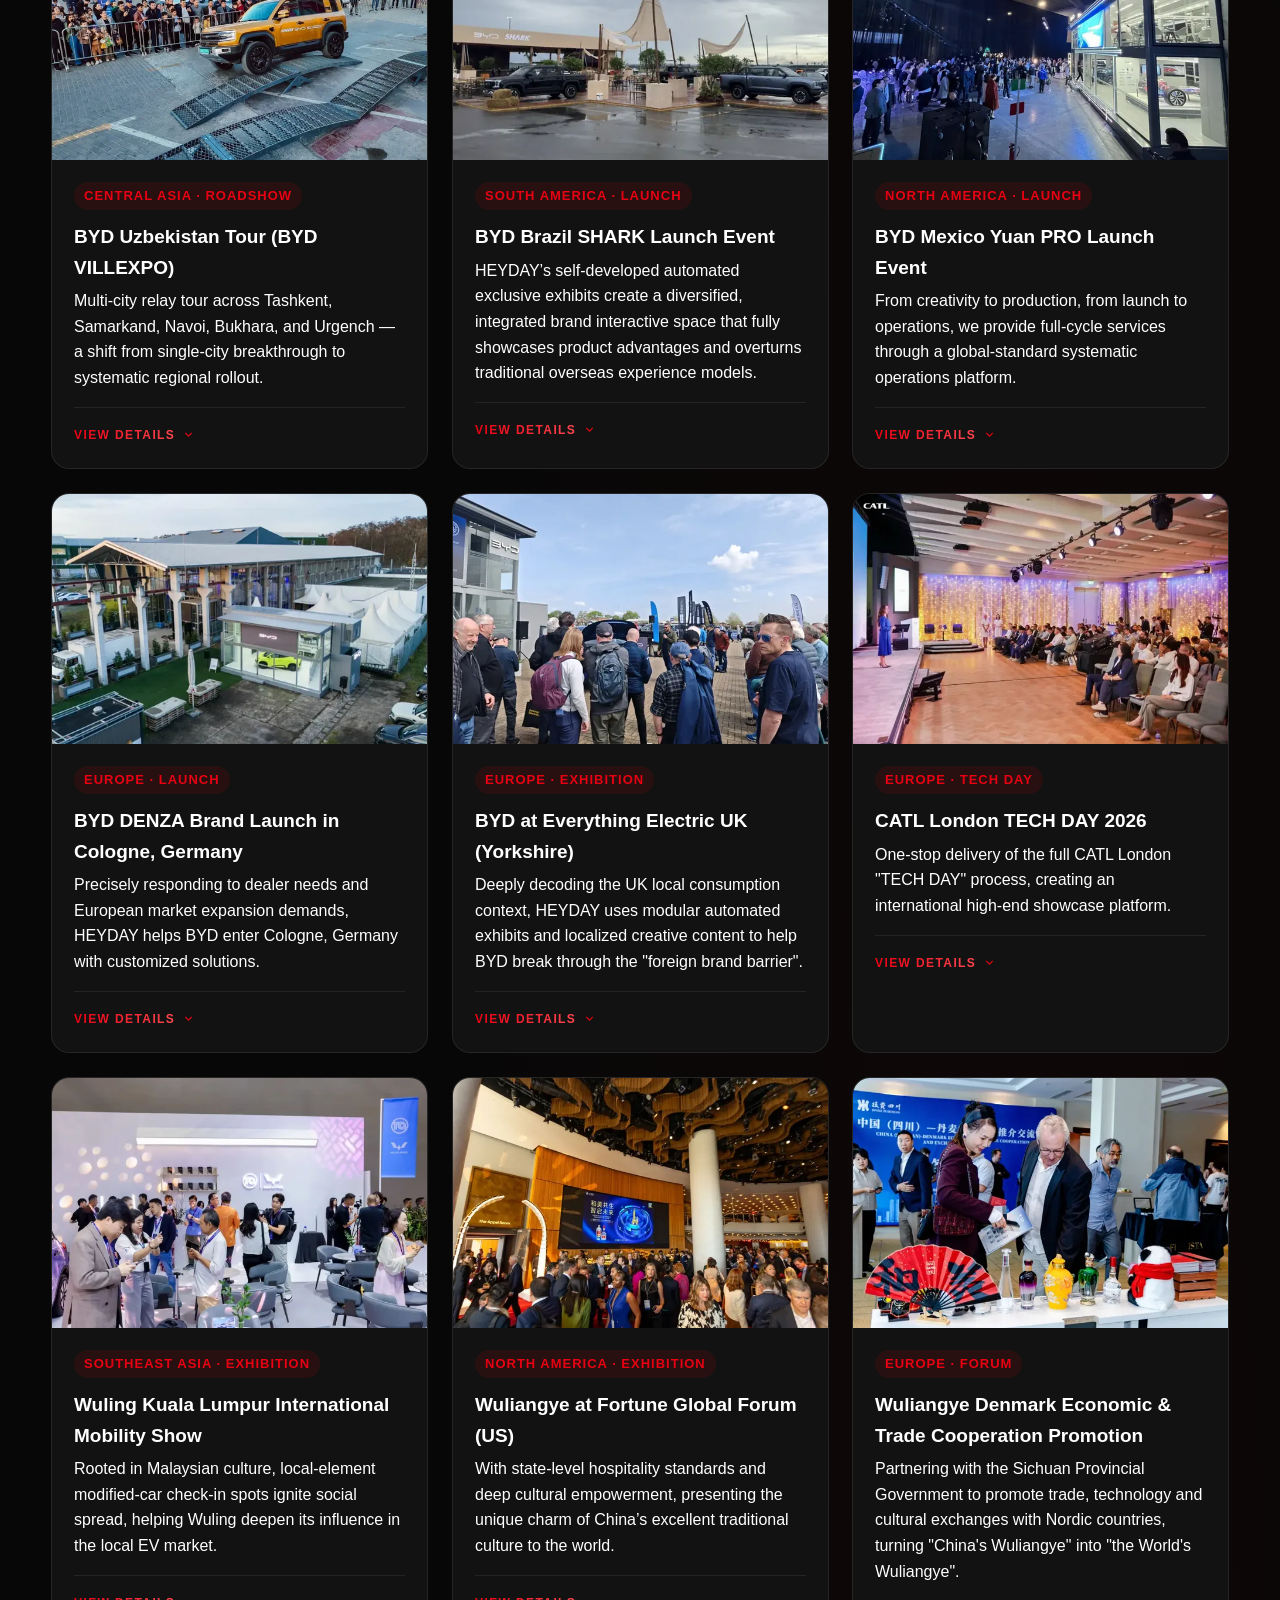
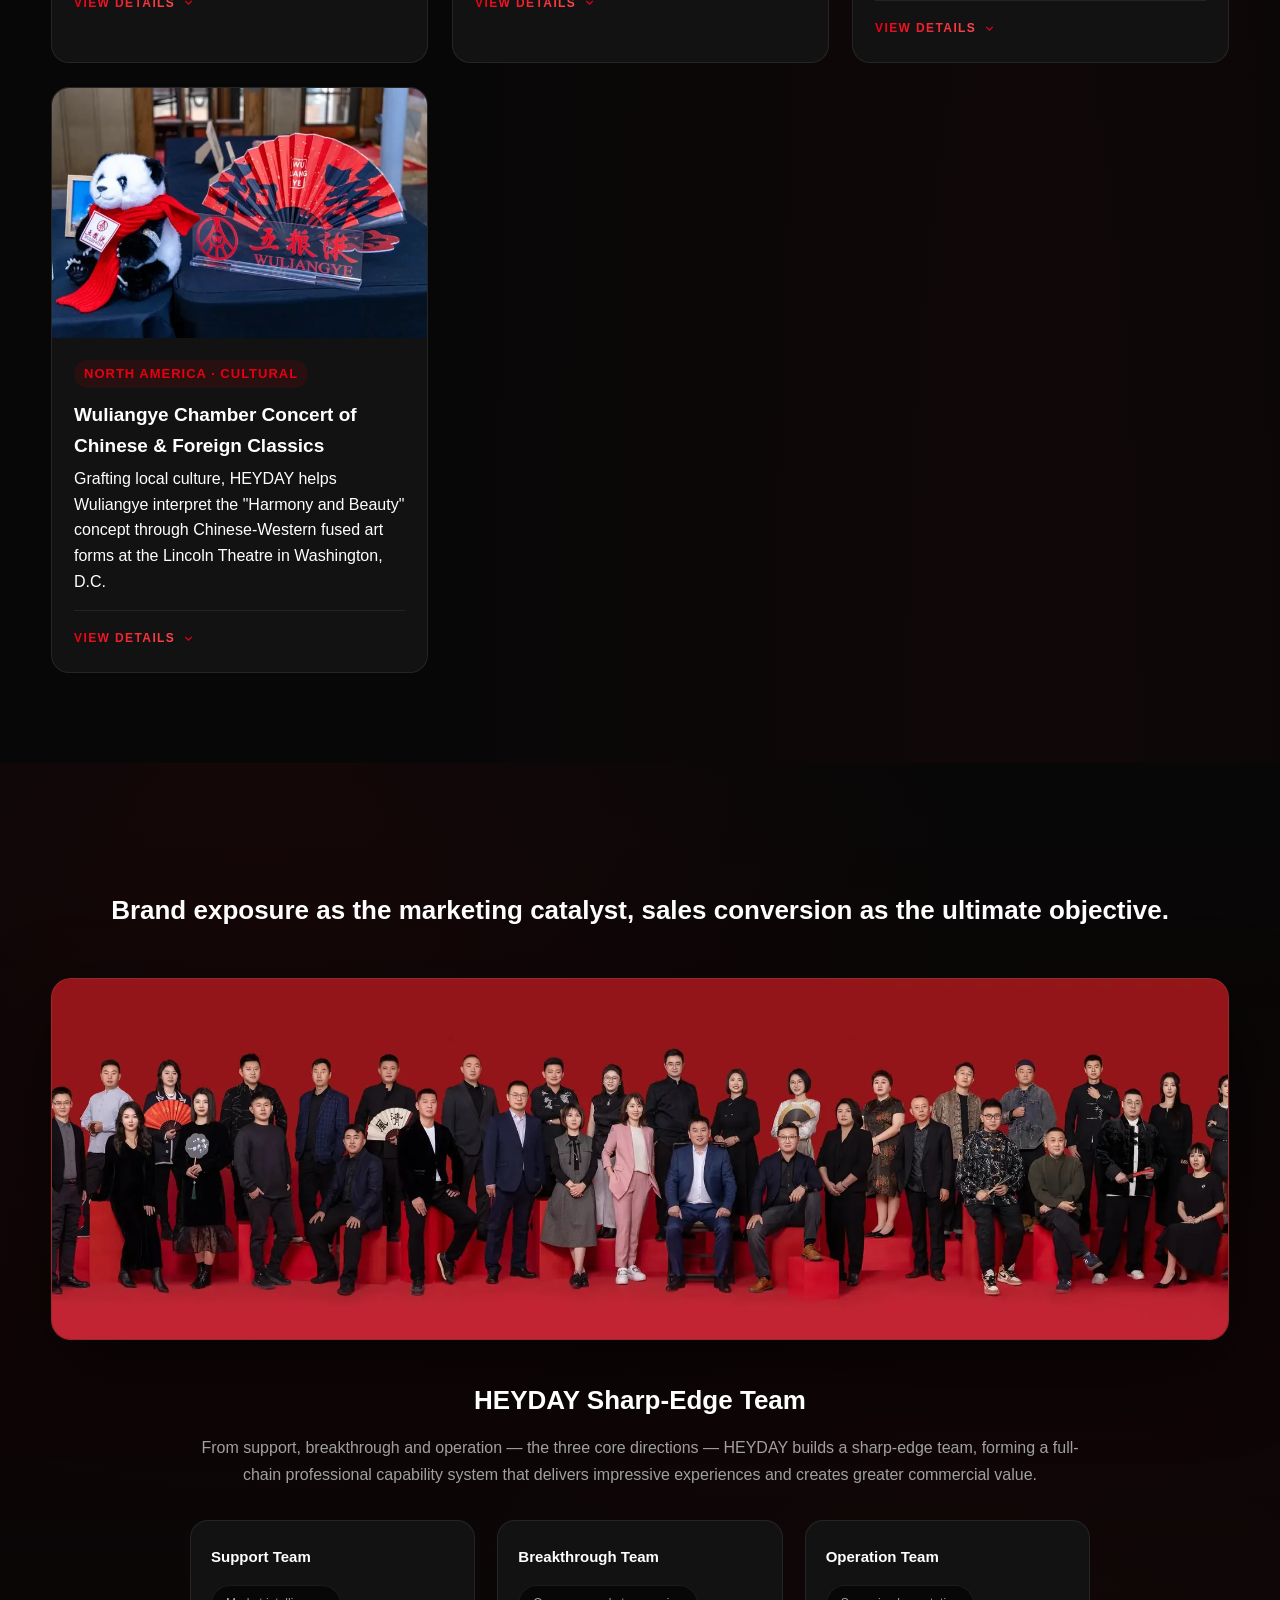
==== commit a37db4da: "logo二次缩小20%" ====
--- a/index.html
+++ b/index.html
@@ -11,7 +11,7 @@
   <link rel="preconnect" href="https://fonts.googleapis.com">
   <link rel="preconnect" href="https://fonts.gstatic.com" crossorigin>
   <link href="https://fonts.googleapis.com/css2?family=Inter:wght@300;400;500;600;700;800;900&family=Montserrat:wght@400;500;600;700;800;900&display=swap" rel="stylesheet">
-  <link rel="stylesheet" href="css/style.css?v=20260916e">
+  <link rel="stylesheet" href="css/style.css?v=20260916f">
   <link rel="preload" as="image" href="assets/slide4/04_image7.webp" fetchpriority="high">
 
 </head>
@@ -1338,8 +1338,8 @@
 
   <script src="js/vendor/gsap.min.js"></script>
   <script src="js/vendor/ScrollTrigger.min.js"></script>
-  <script src="js/i18n.js?v=20260916e"></script>
-  <script src="js/main.js?v=20260916e"></script>
-  <script src="js/node-switcher.js?v=20260916e"></script>
+  <script src="js/i18n.js?v=20260916f"></script>
+  <script src="js/main.js?v=20260916f"></script>
+  <script src="js/node-switcher.js?v=20260916f"></script>
 </body>
 </html>
--- a/css/style.css
+++ b/css/style.css
@@ -899,7 +899,7 @@
 
 .pr-logo {
   flex: 0 0 auto;
-  height: 46px;
+  height: 37px;
   display: flex;
   align-items: center;
   justify-content: center;
@@ -911,7 +911,7 @@
 .pr-logo img {
   height: 100%;
   width: auto;
-  max-width: 192px;
+  max-width: 154px;
   object-fit: contain;
 }
 
@@ -980,7 +980,7 @@
 }
 
 .pcat-logo {
-  height: 41px;
+  height: 33px;
   display: flex;
   align-items: center;
   justify-content: center;
@@ -991,7 +991,7 @@
 .pcat-logo img {
   height: 100%;
   width: auto;
-  max-width: 136px;
+  max-width: 109px;
   object-fit: contain;
 }
 
@@ -2092,12 +2092,12 @@
 
 @media (max-width: 768px) {
   .partner-row { gap: 18px 28px; padding: 22px 12px; }
-  .pr-logo { height: 34px; }
+  .pr-logo { height: 27px; }
   .pr-text { font-size: 14px; }
   .partner-categories { grid-template-columns: repeat(2, 1fr); gap: 10px; }
   .pcat-card { padding: 14px 8px; min-height: 150px; }
   .pcat-label { font-size: 10px; min-height: 36px; }
-  .pcat-logo { height: 31px; }
+  .pcat-logo { height: 25px; }
   .pcat-logo .pr-text { font-size: 12px; }
   .team-groups { grid-template-columns: 1fr; }
   .exhibit-showcase { margin-top: 48px; }
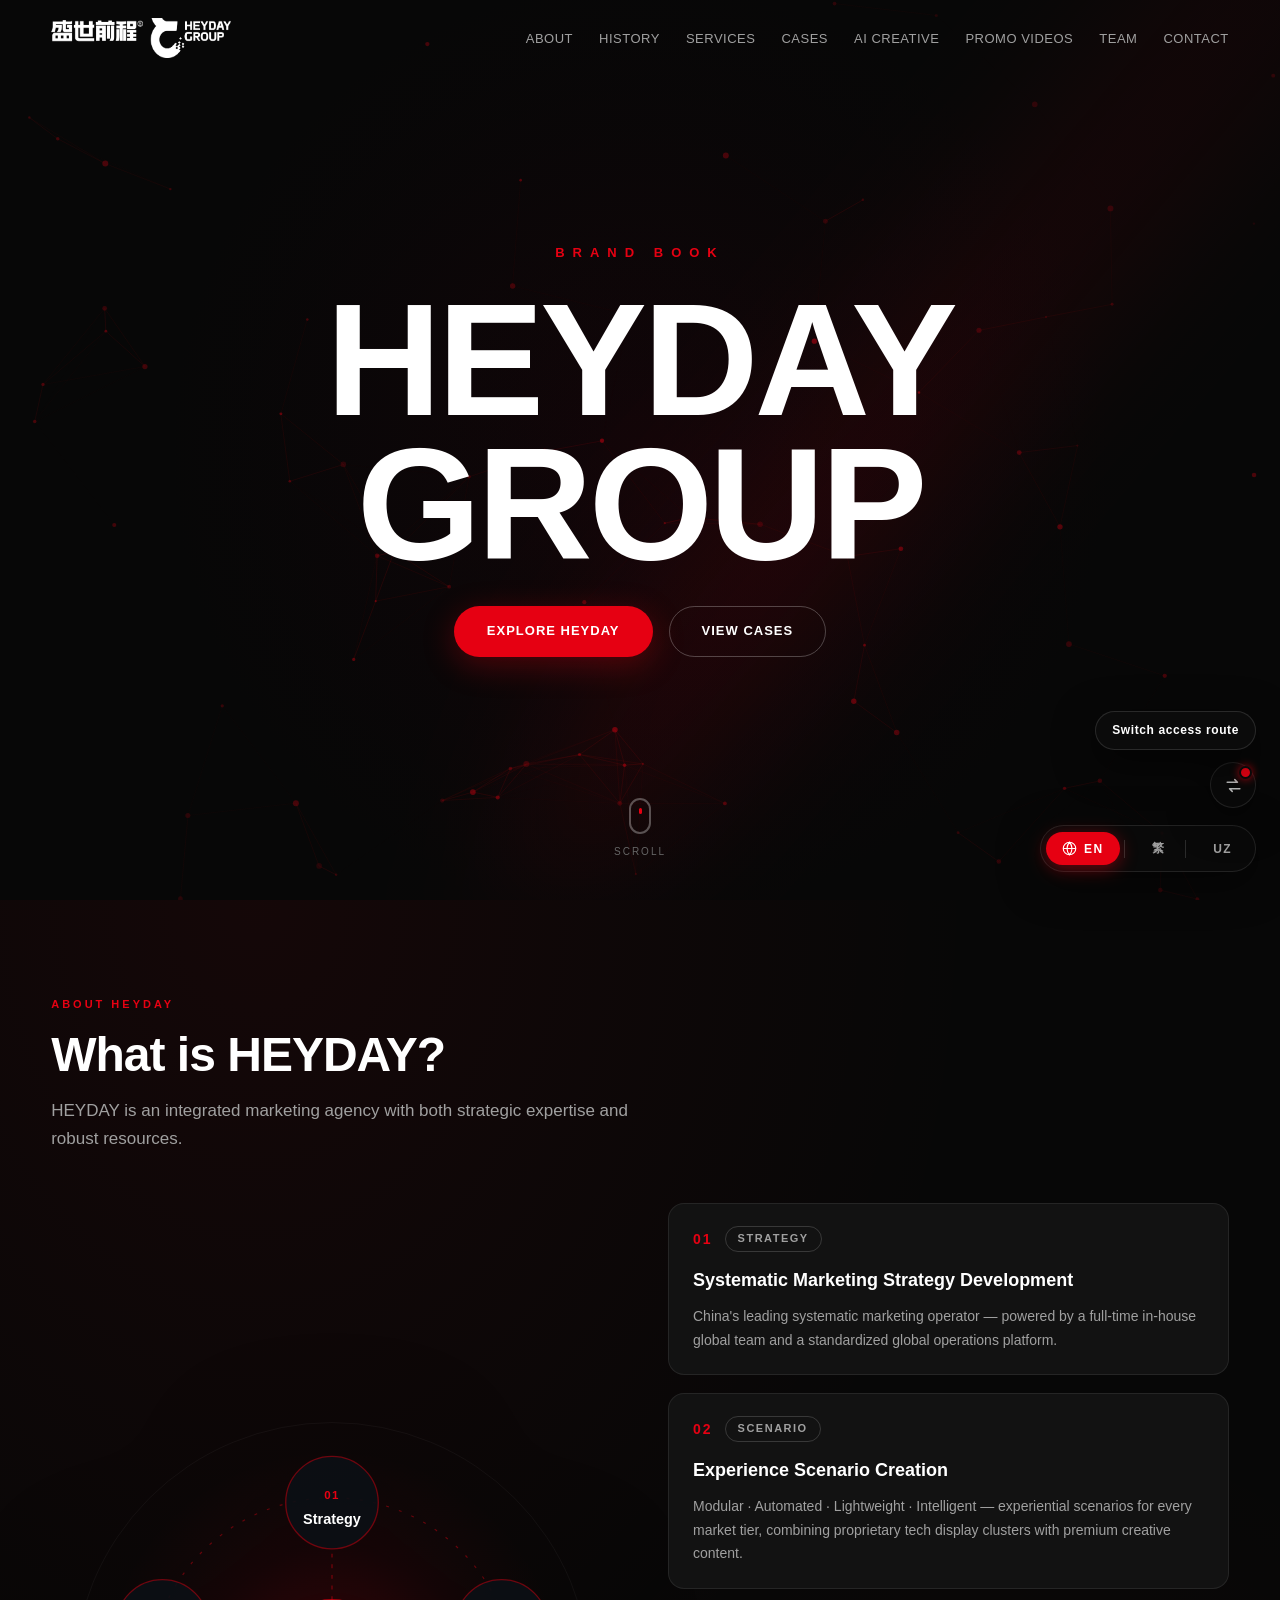
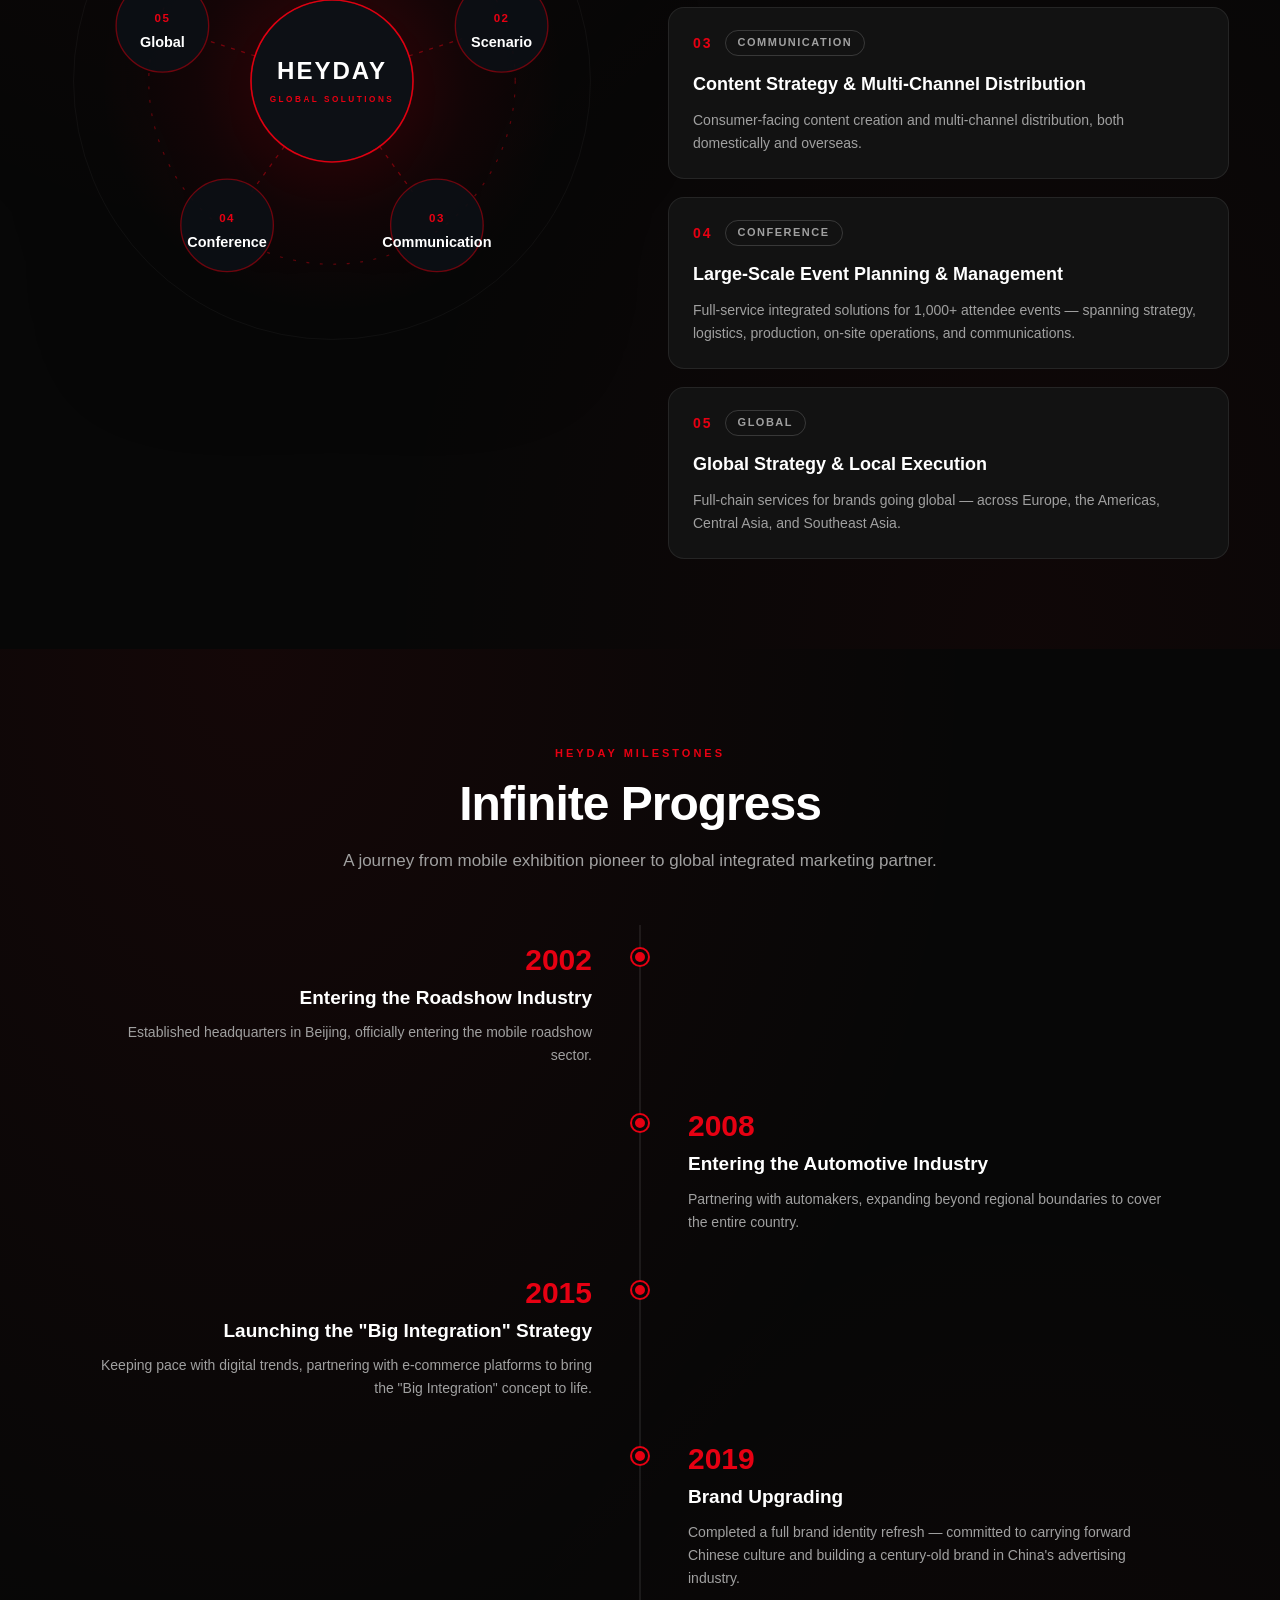
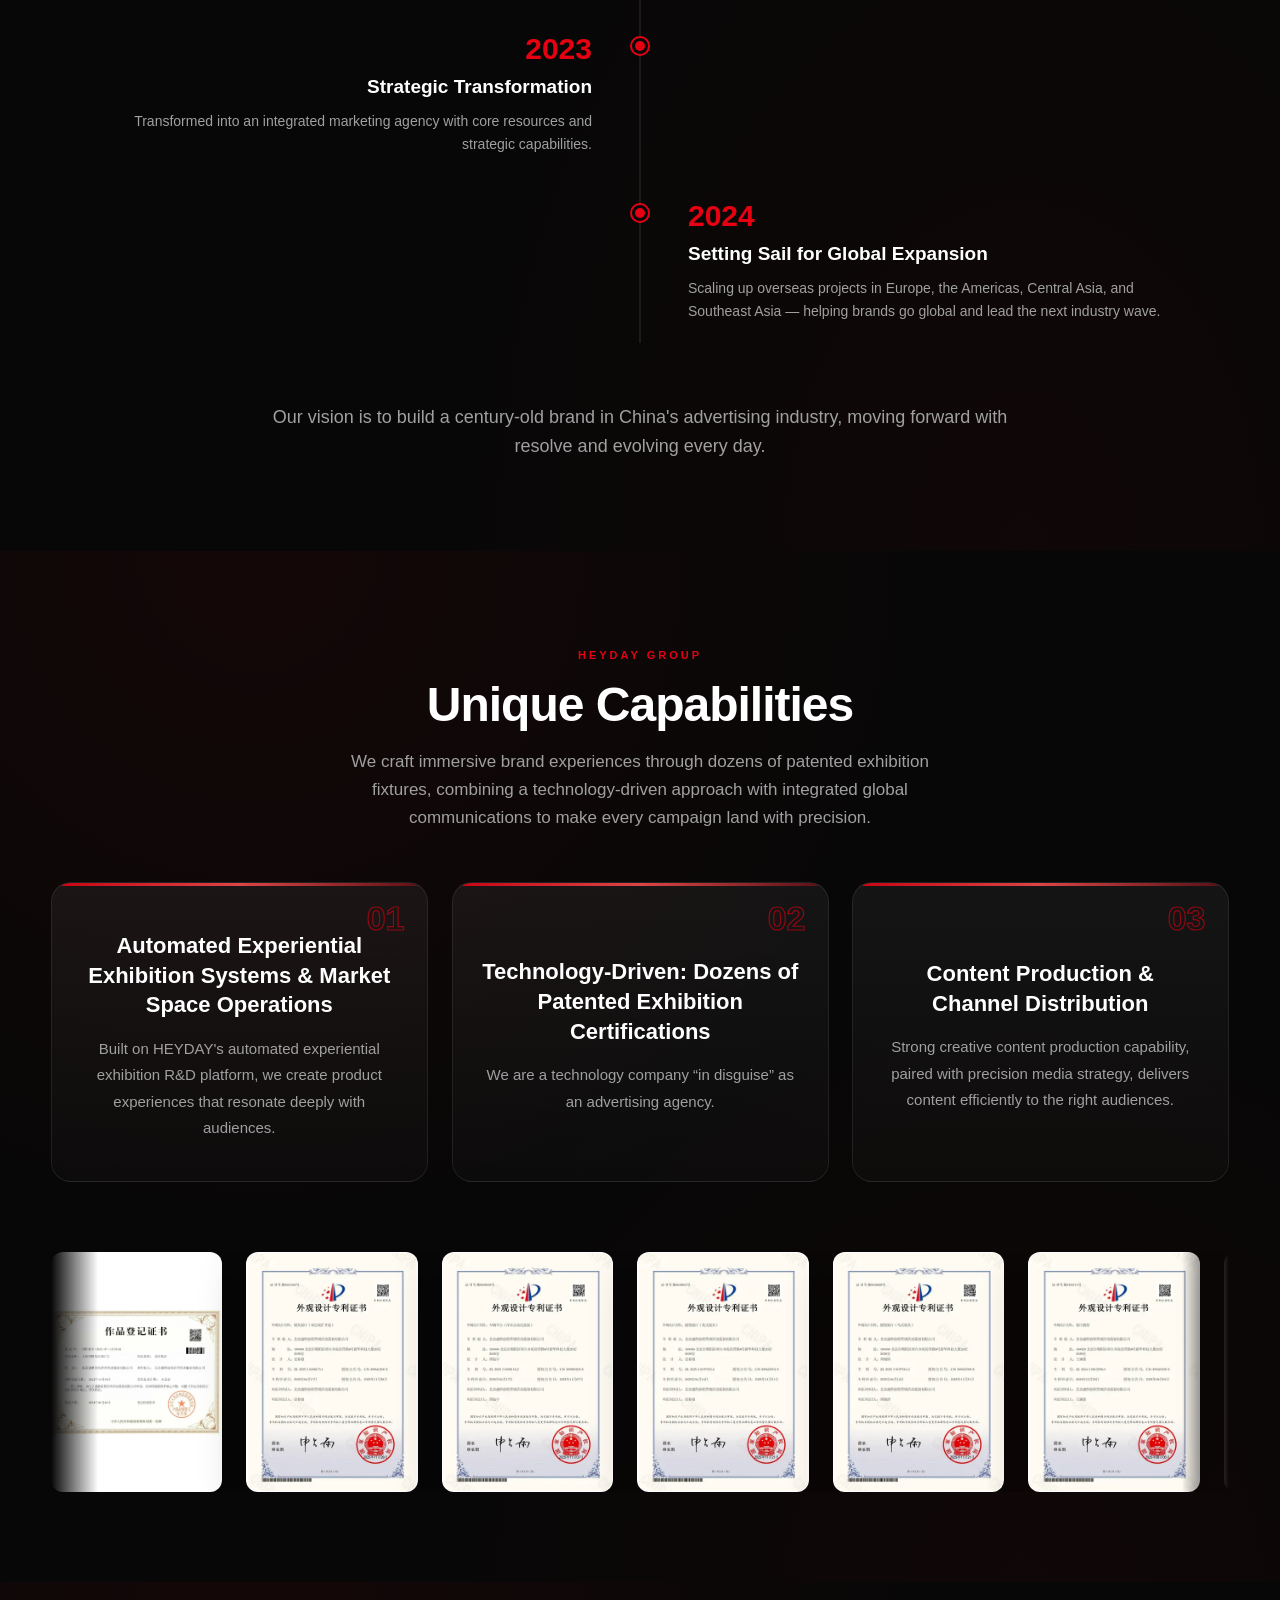
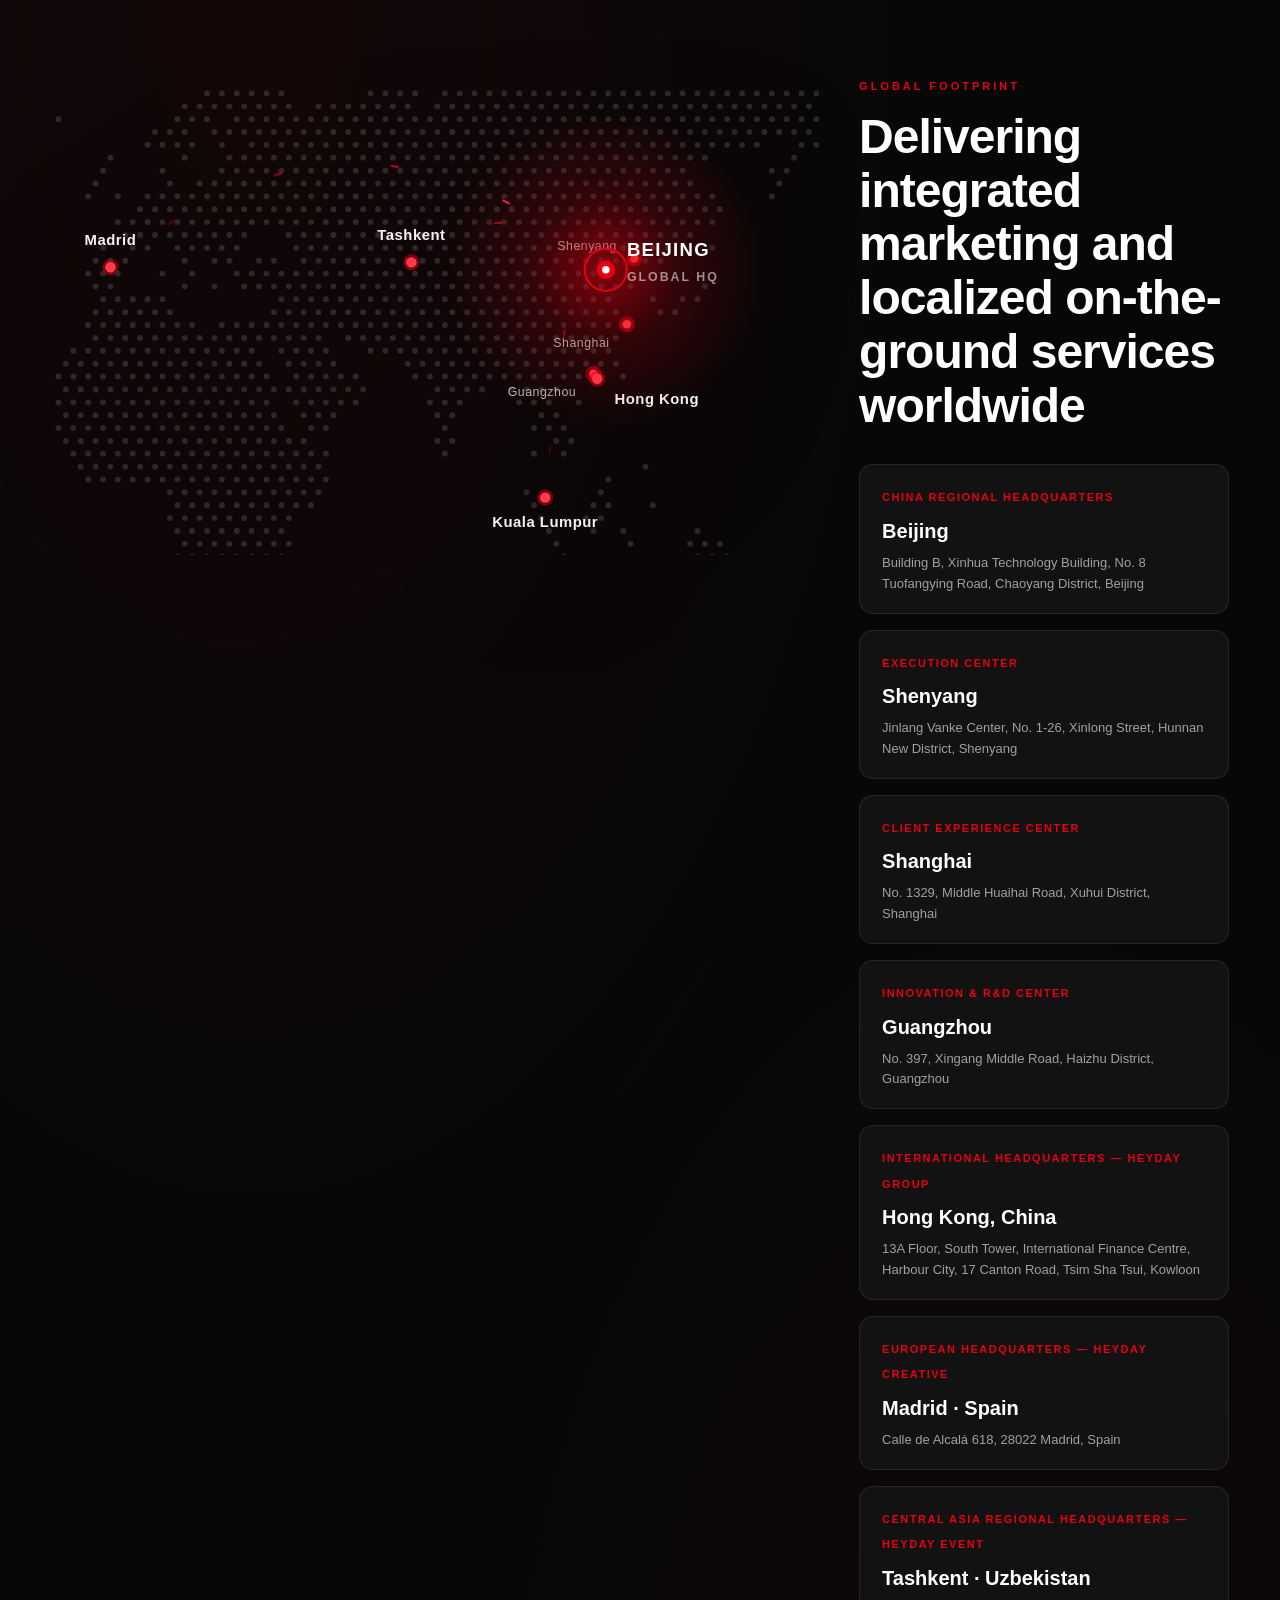
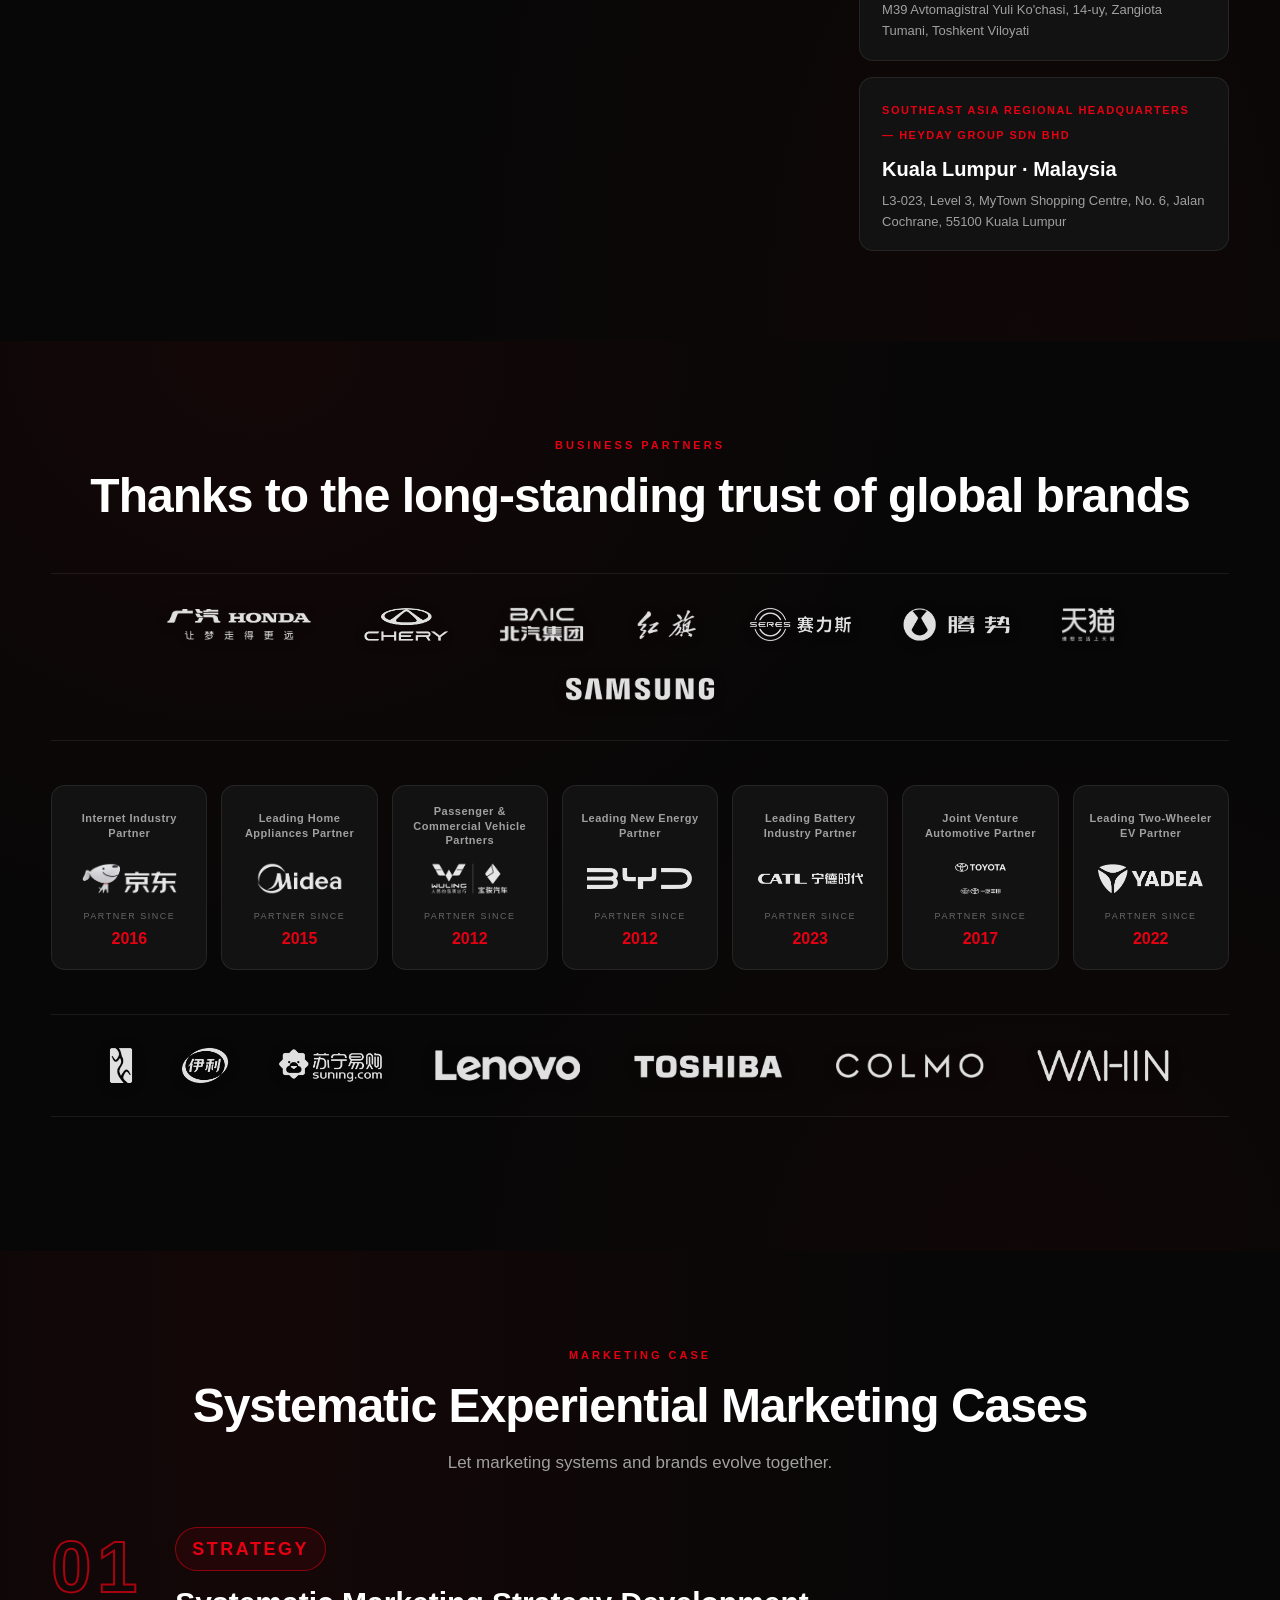
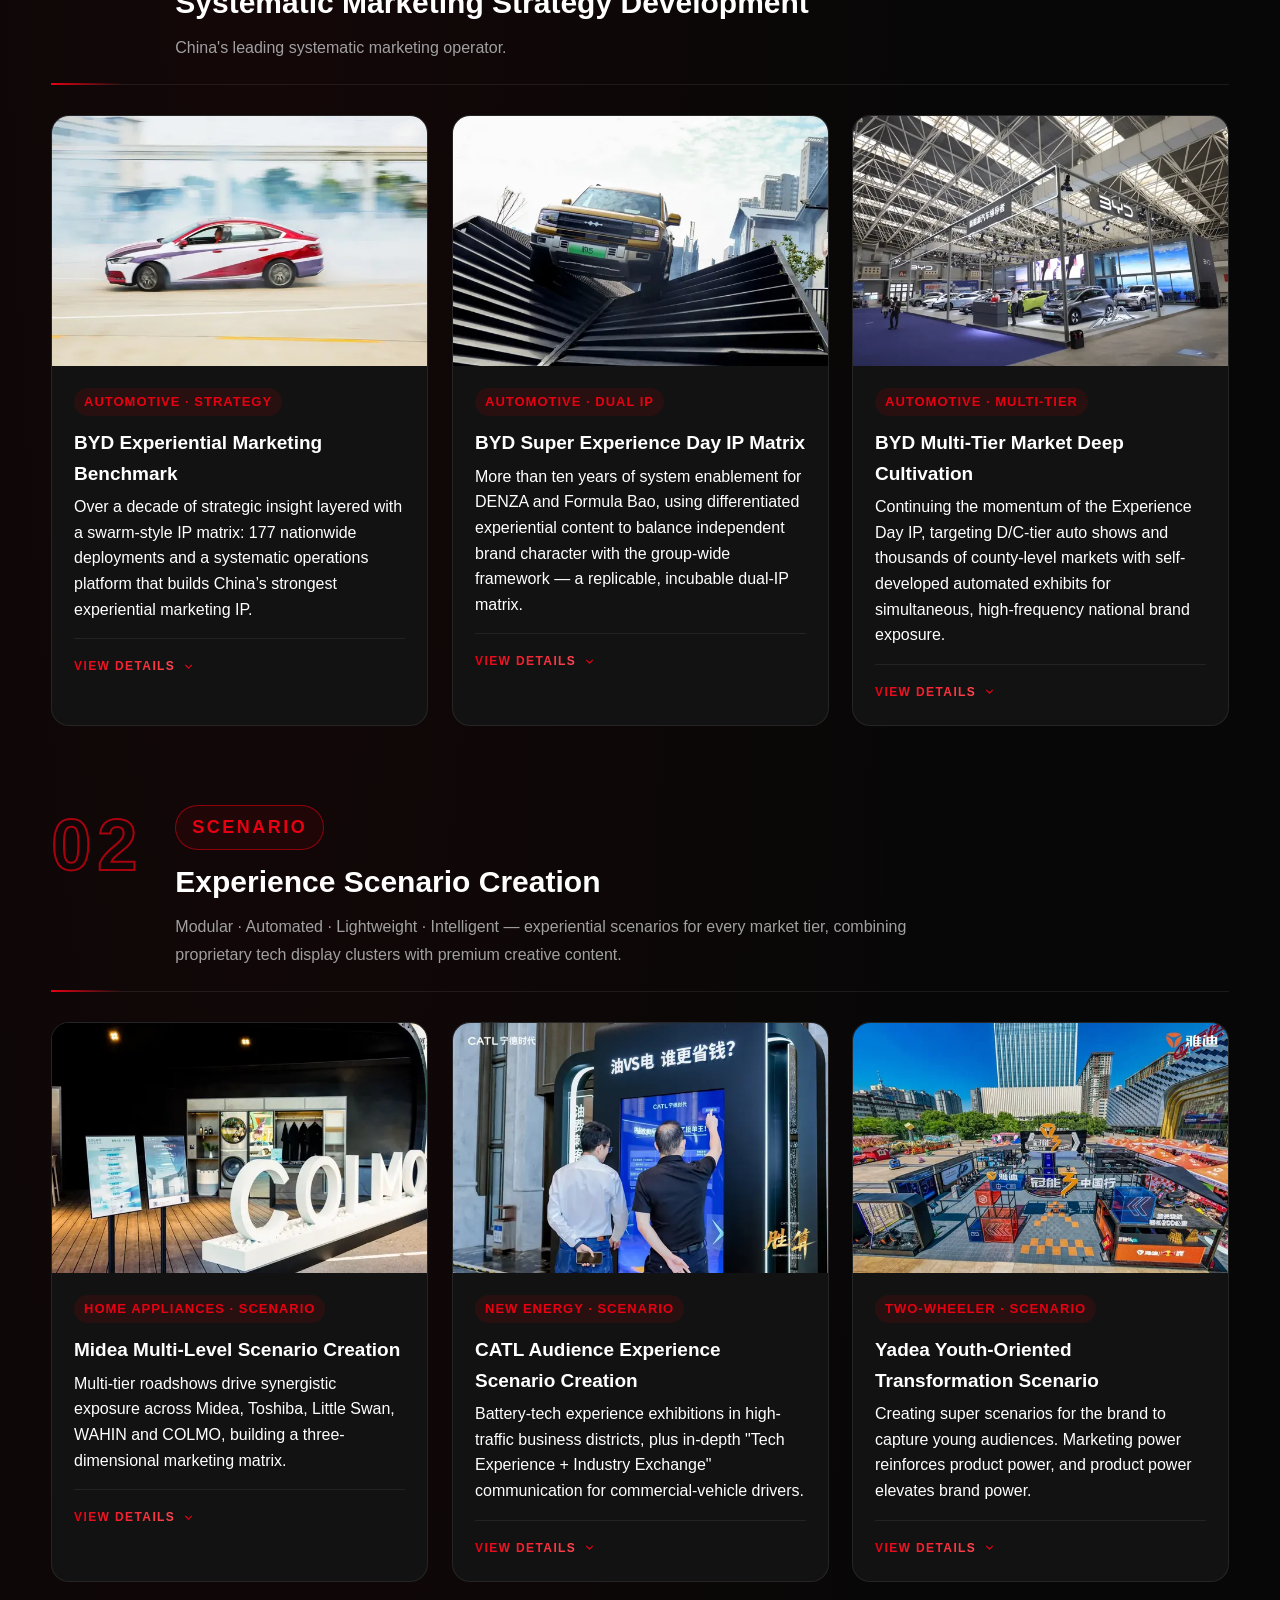
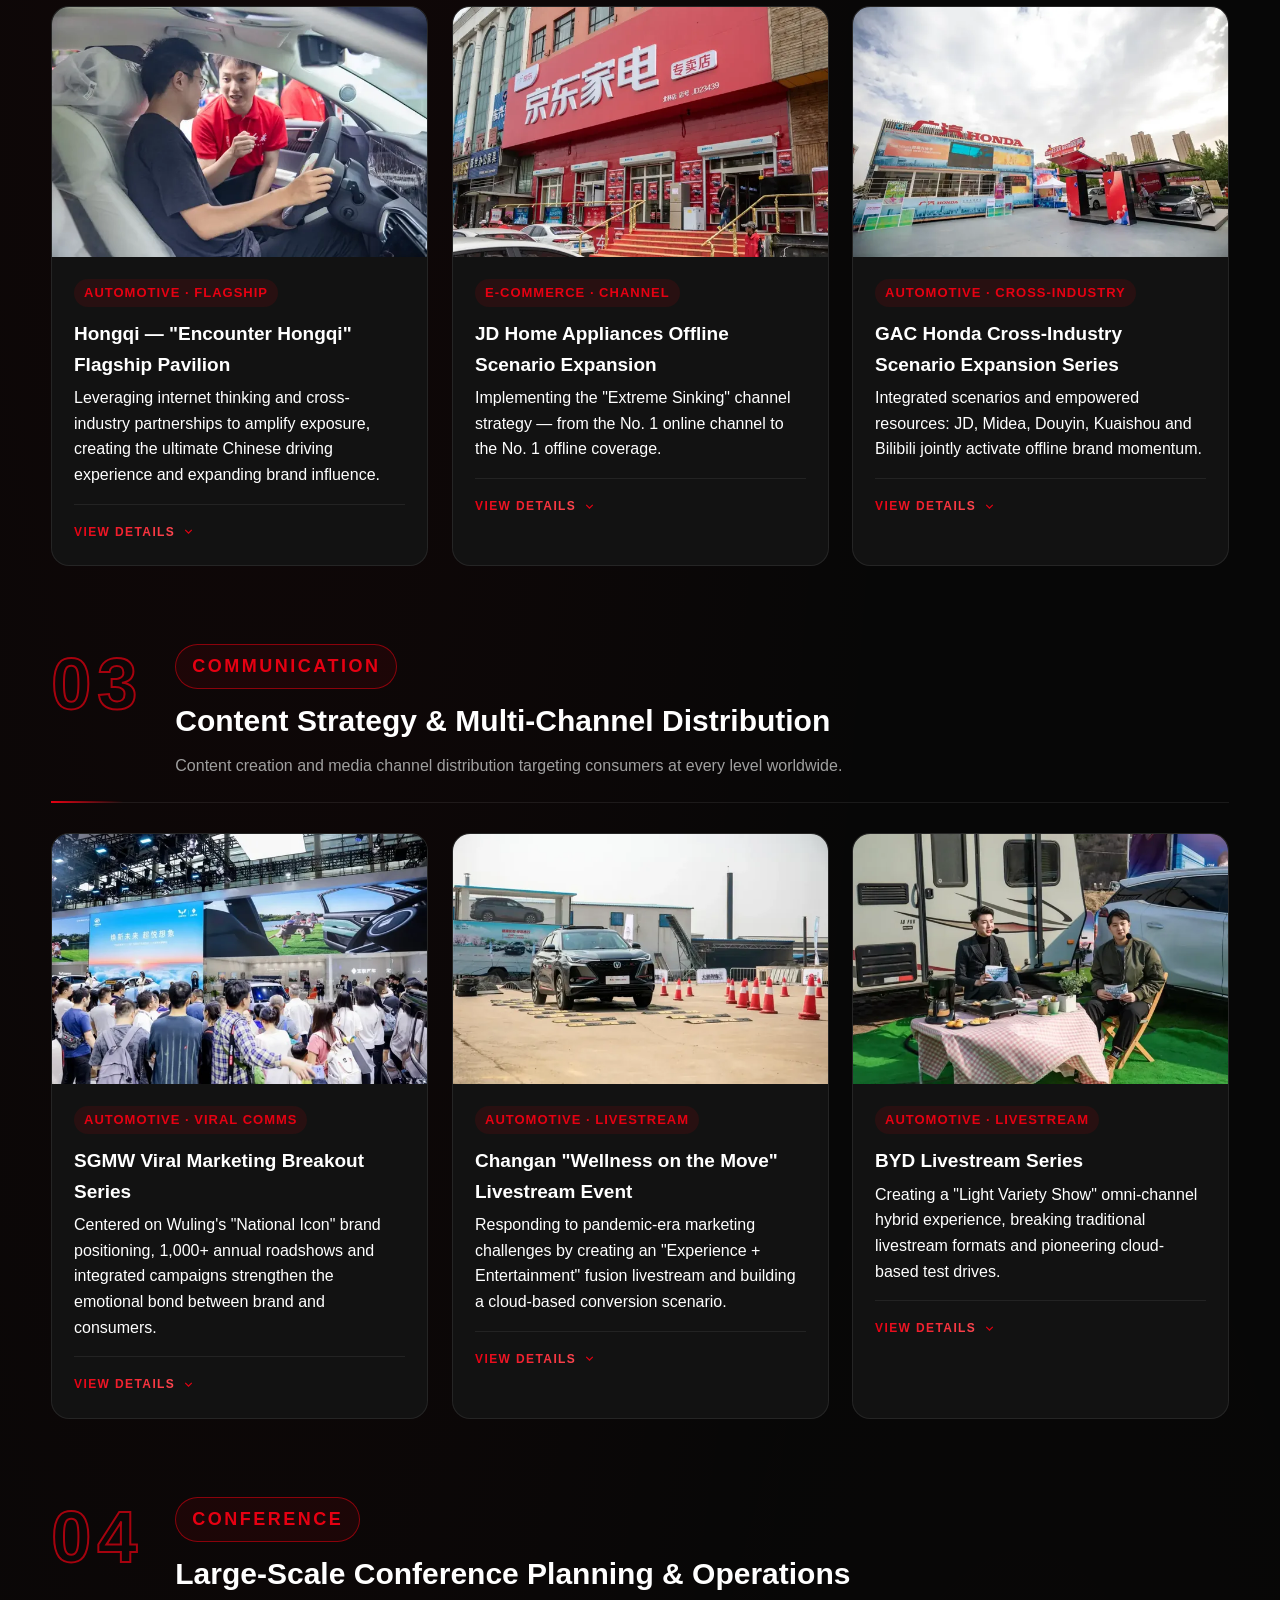
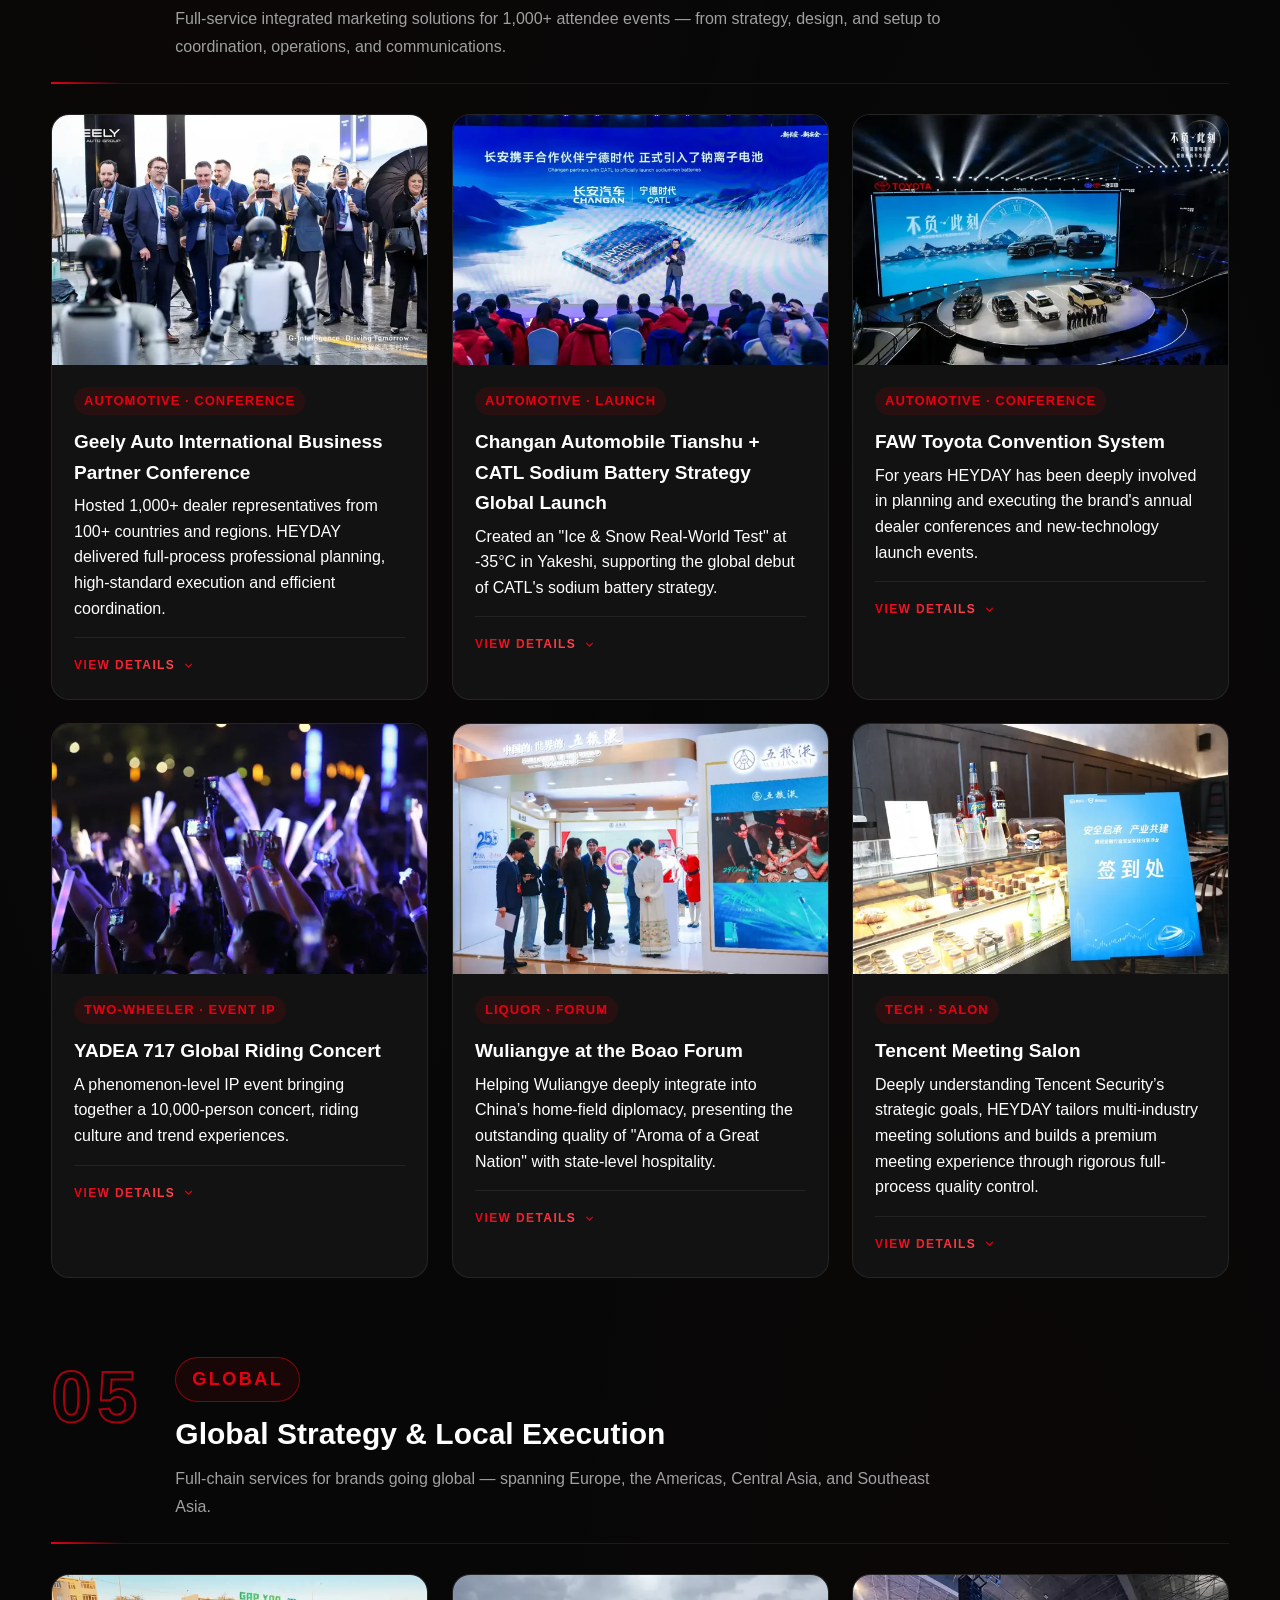
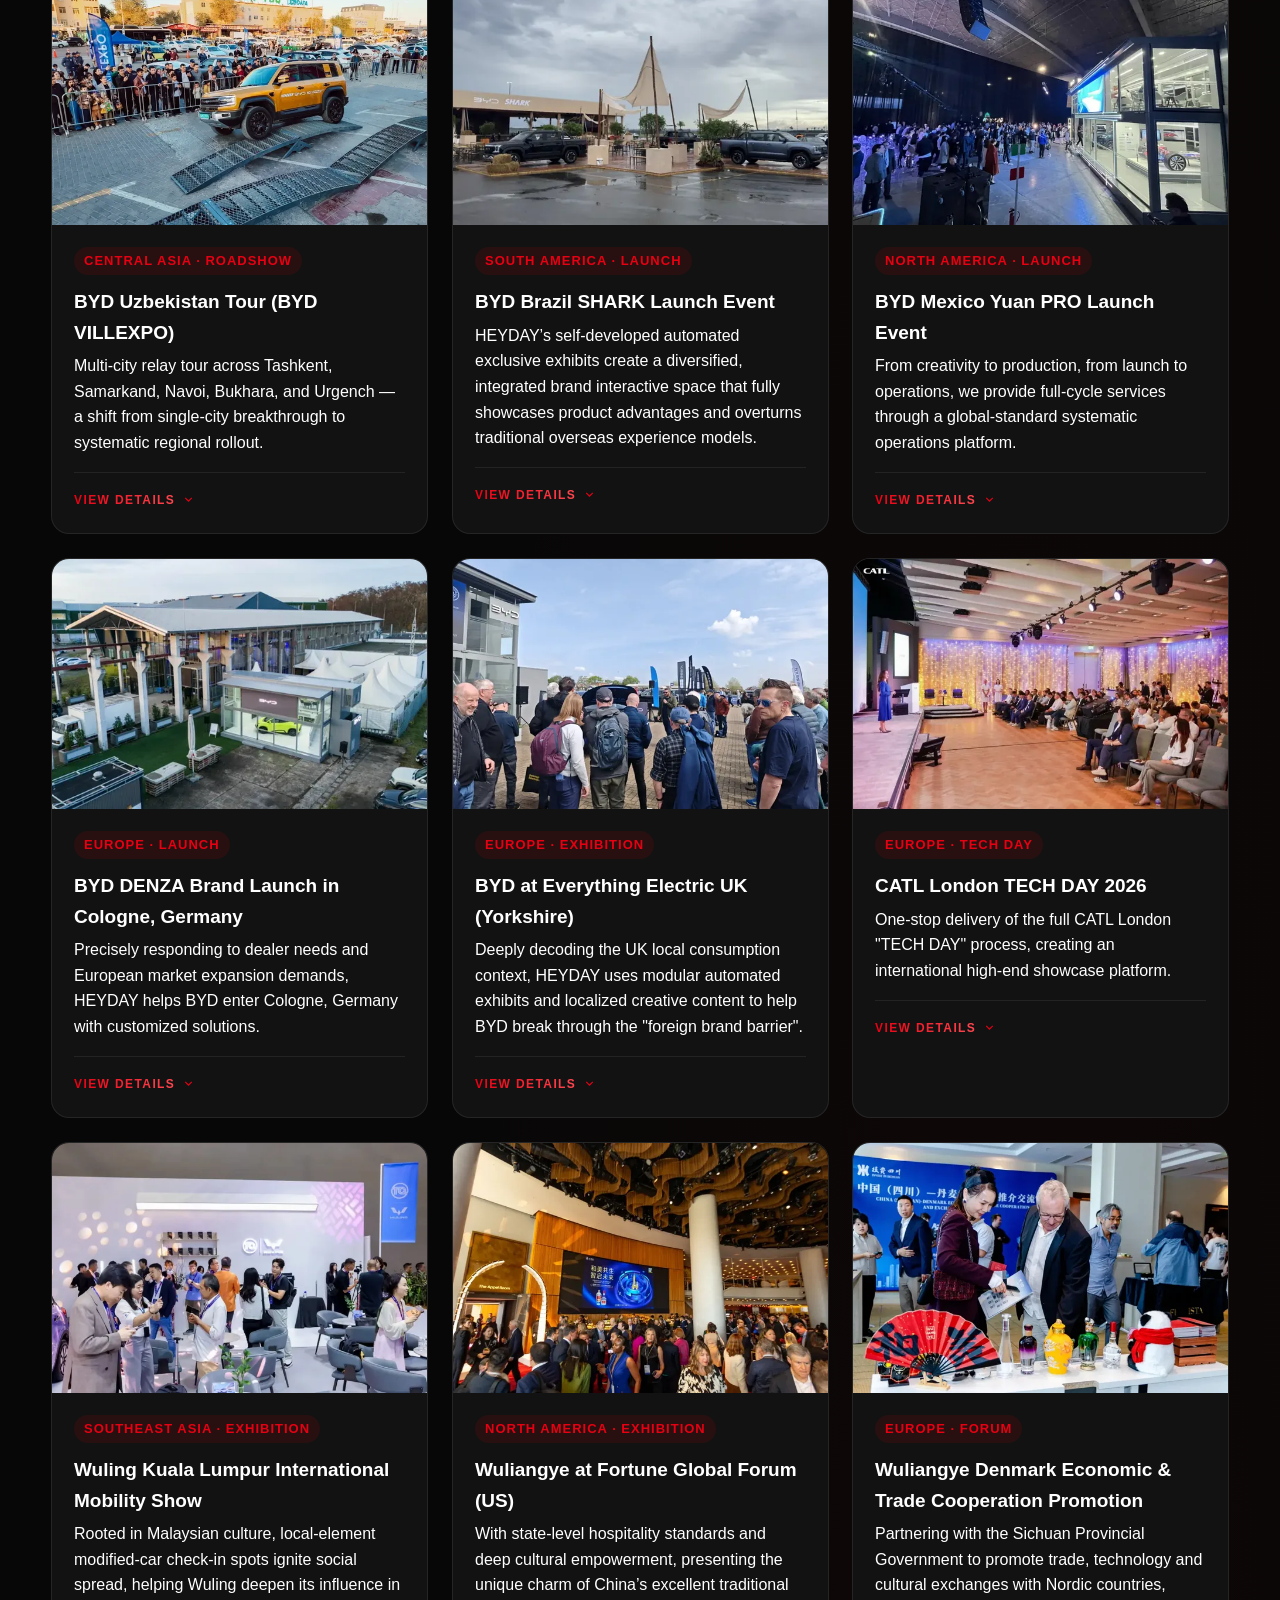
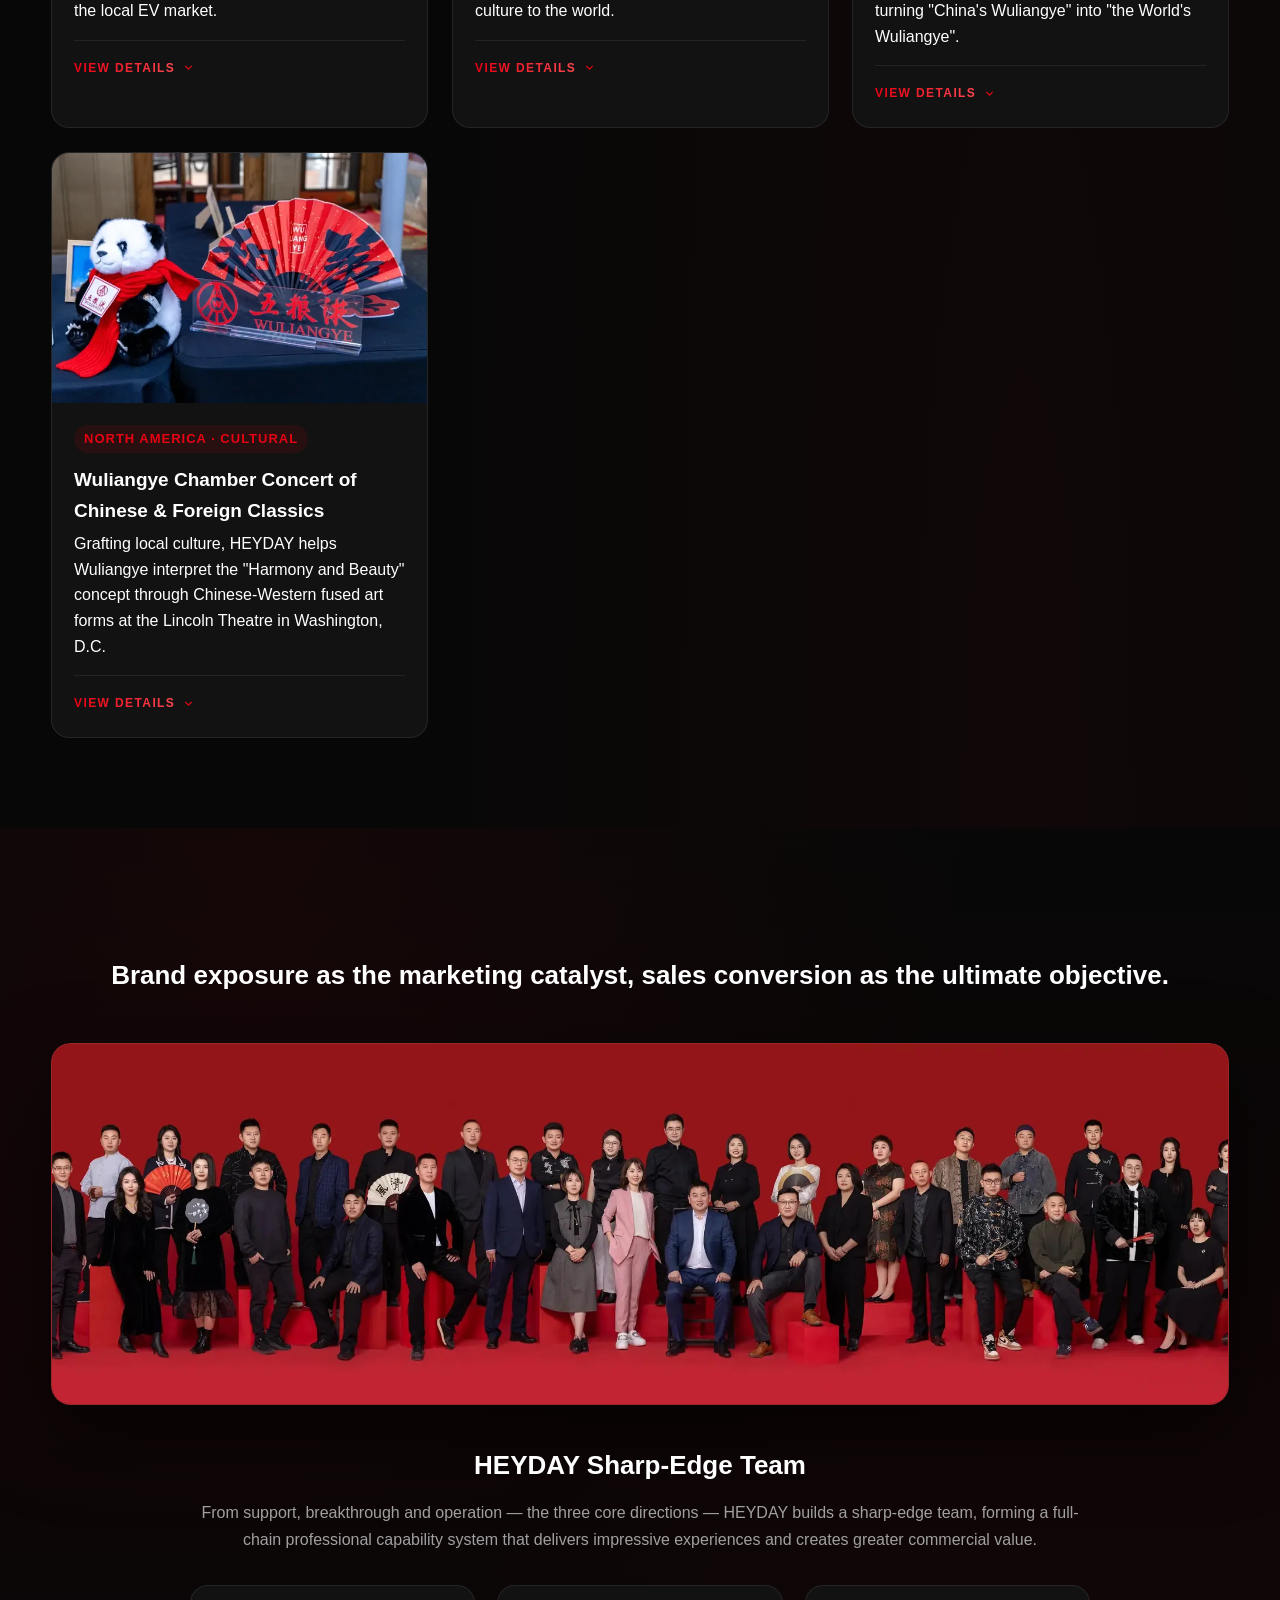
==== commit 12003611: "三星logo居中修复" ====
--- a/index.html
+++ b/index.html
@@ -11,7 +11,7 @@
   <link rel="preconnect" href="https://fonts.googleapis.com">
   <link rel="preconnect" href="https://fonts.gstatic.com" crossorigin>
   <link href="https://fonts.googleapis.com/css2?family=Inter:wght@300;400;500;600;700;800;900&family=Montserrat:wght@400;500;600;700;800;900&display=swap" rel="stylesheet">
-  <link rel="stylesheet" href="css/style.css?v=20260916f">
+  <link rel="stylesheet" href="css/style.css?v=20260916g">
   <link rel="preload" as="image" href="assets/slide4/04_image7.webp" fetchpriority="high">
 
 </head>
@@ -487,7 +487,7 @@
         <div class="pr-logo"><img src="assets/partners/slide07_img35.webp?v=3" alt="Seres" loading="lazy" decoding="async"></div>
         <div class="pr-logo"><img src="assets/partners/logo_denza.webp?v=5" alt="DENZA" loading="lazy" decoding="async"></div>
         <div class="pr-logo"><img src="assets/partners/slide07_img47.webp?v=3" alt="Tmall" loading="lazy" decoding="async"></div>
-        <div class="pr-logo"><img src="assets/partners/slide07_img50.webp?v=3" alt="Samsung" loading="lazy" decoding="async"></div>
+        <div class="pr-logo"><img src="assets/partners/slide07_img50.webp?v=4" alt="Samsung" loading="lazy" decoding="async"></div>
       </div>
 
       <!-- Category grid -->
@@ -1338,8 +1338,8 @@
 
   <script src="js/vendor/gsap.min.js"></script>
   <script src="js/vendor/ScrollTrigger.min.js"></script>
-  <script src="js/i18n.js?v=20260916f"></script>
-  <script src="js/main.js?v=20260916f"></script>
-  <script src="js/node-switcher.js?v=20260916f"></script>
+  <script src="js/i18n.js?v=20260916g"></script>
+  <script src="js/main.js?v=20260916g"></script>
+  <script src="js/node-switcher.js?v=20260916g"></script>
 </body>
 </html>
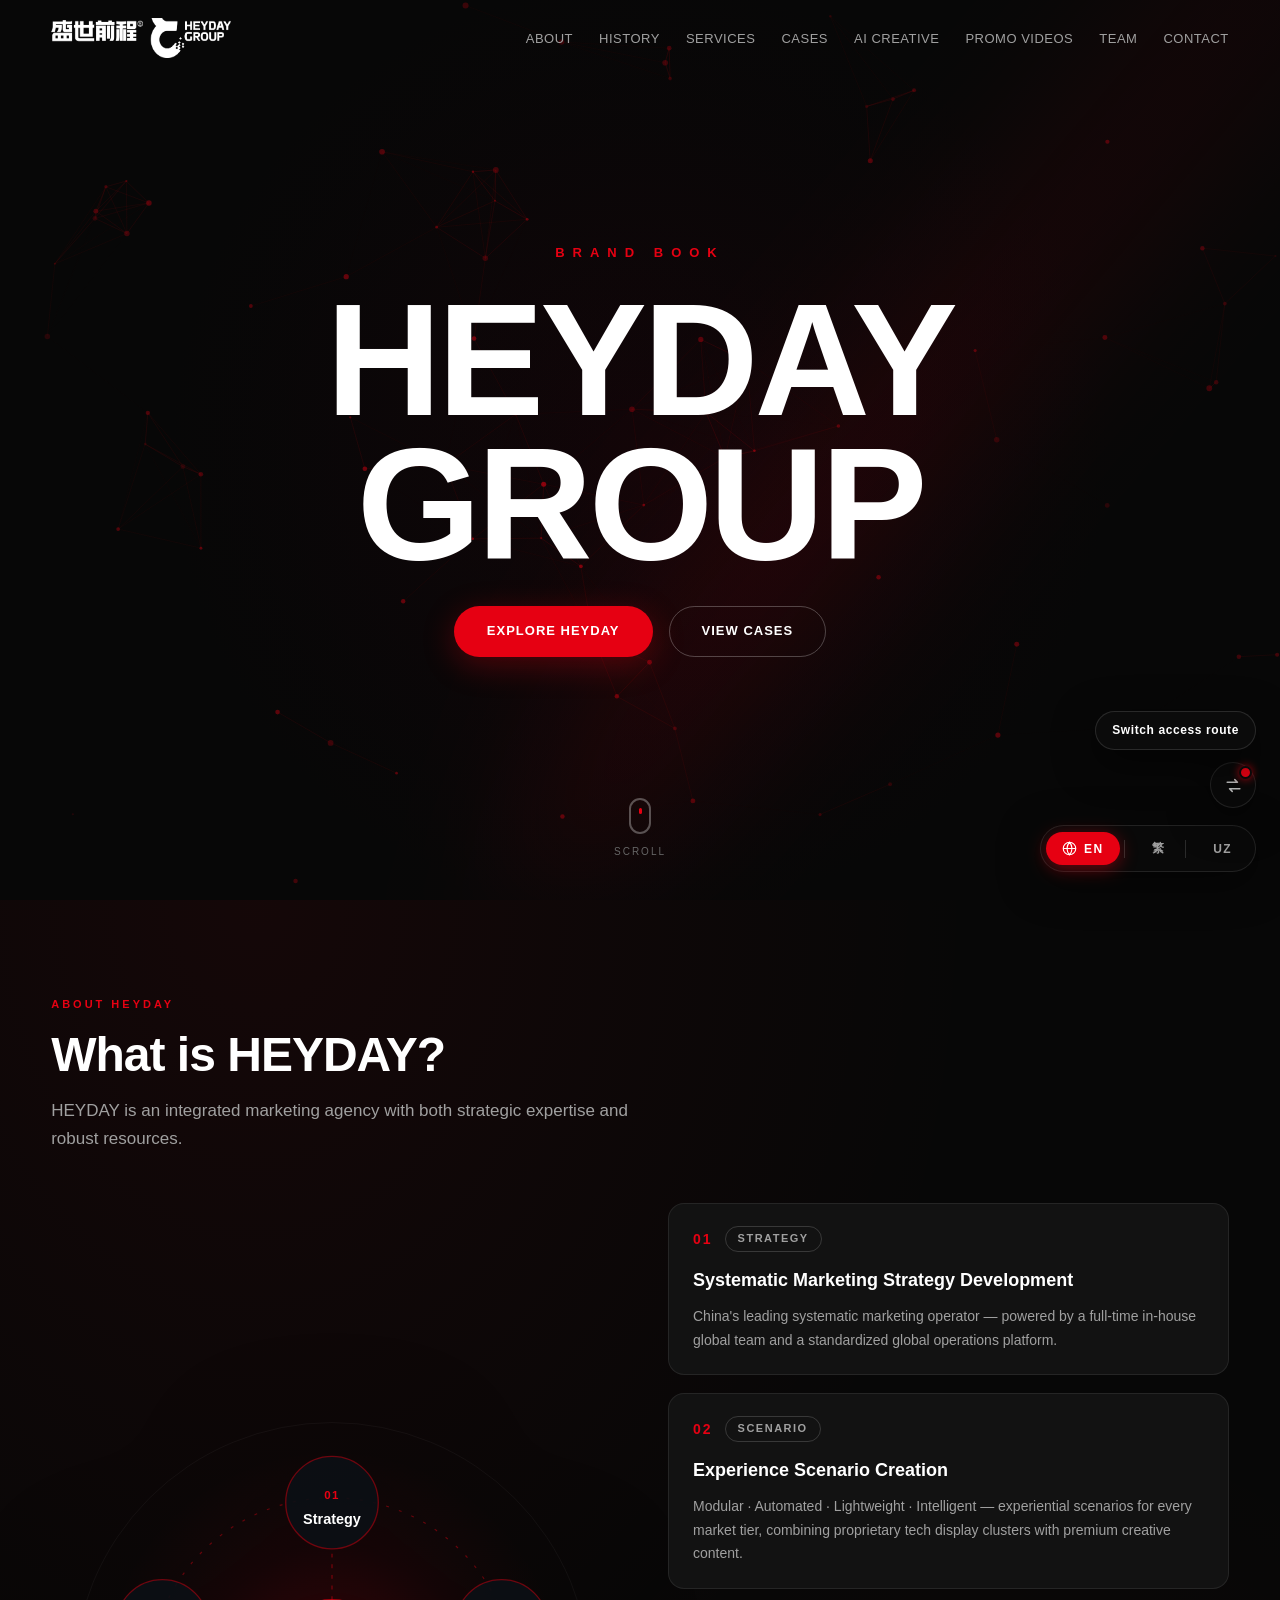
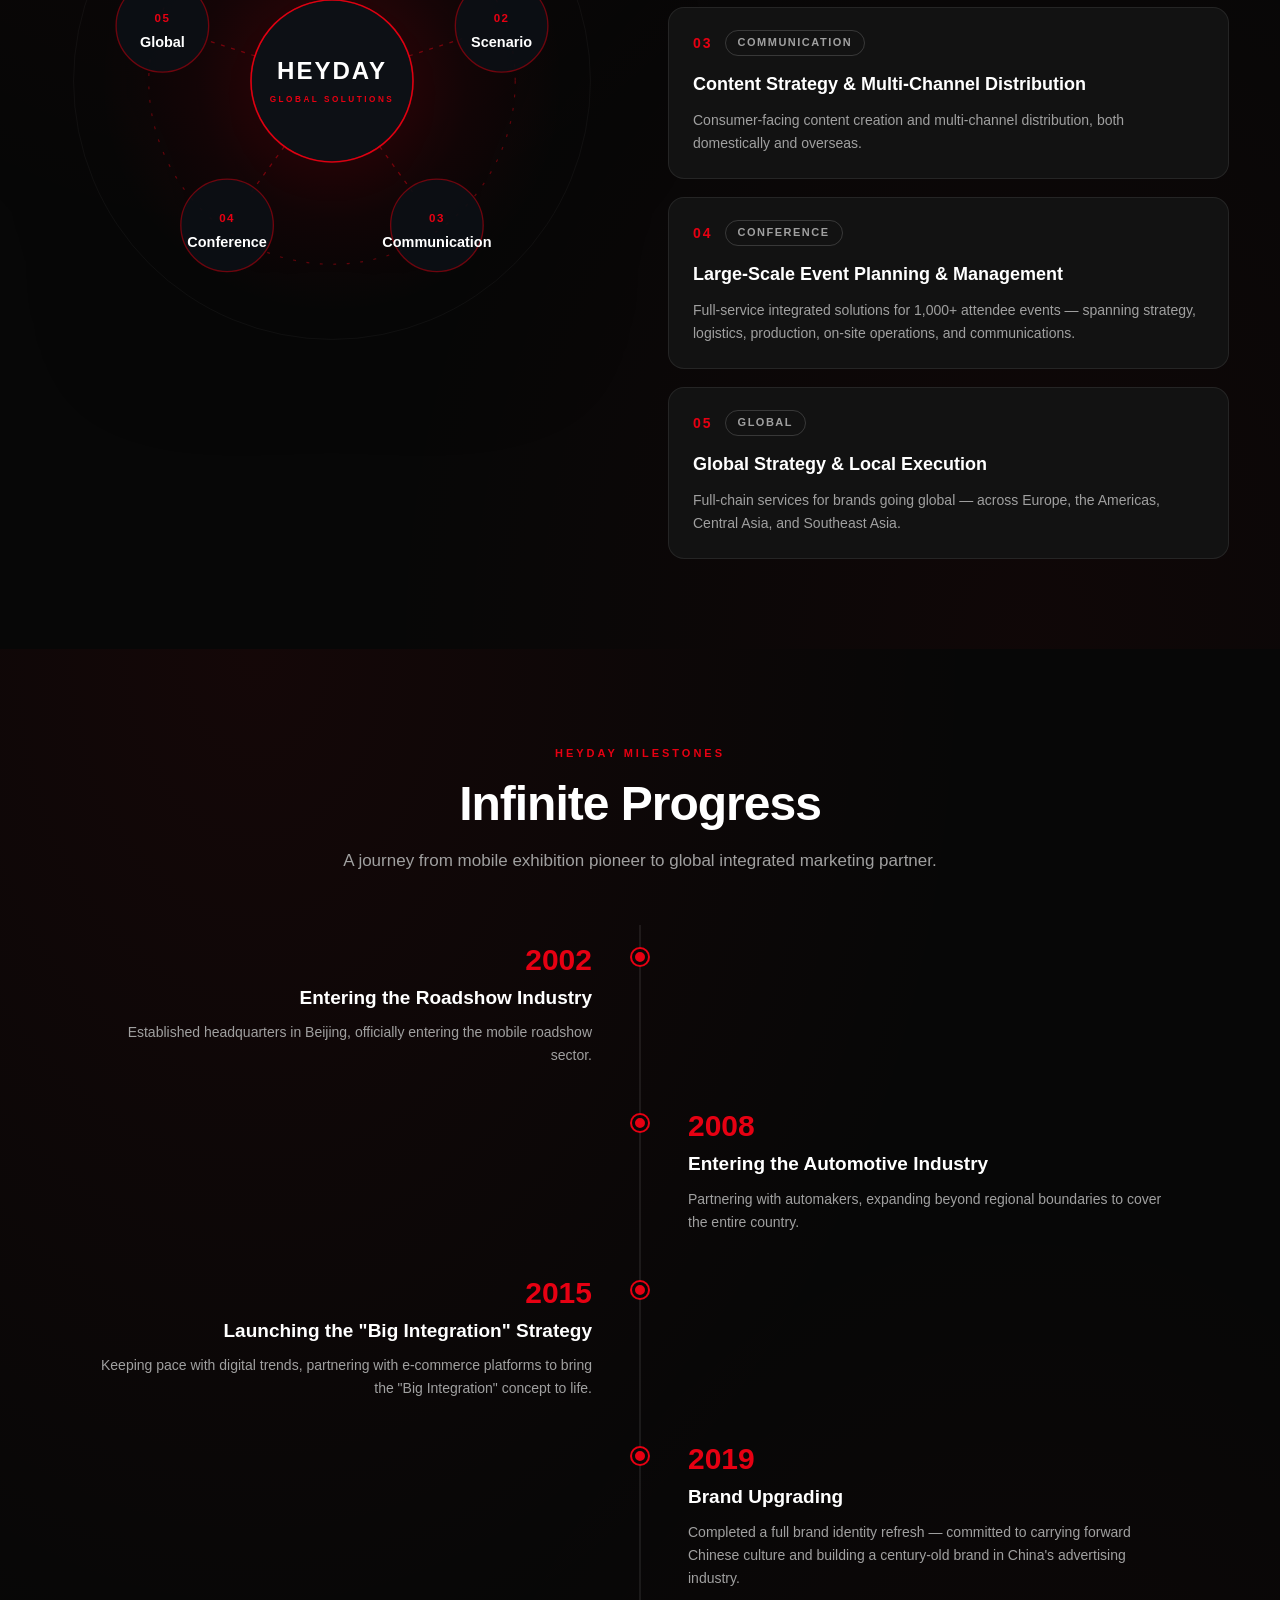
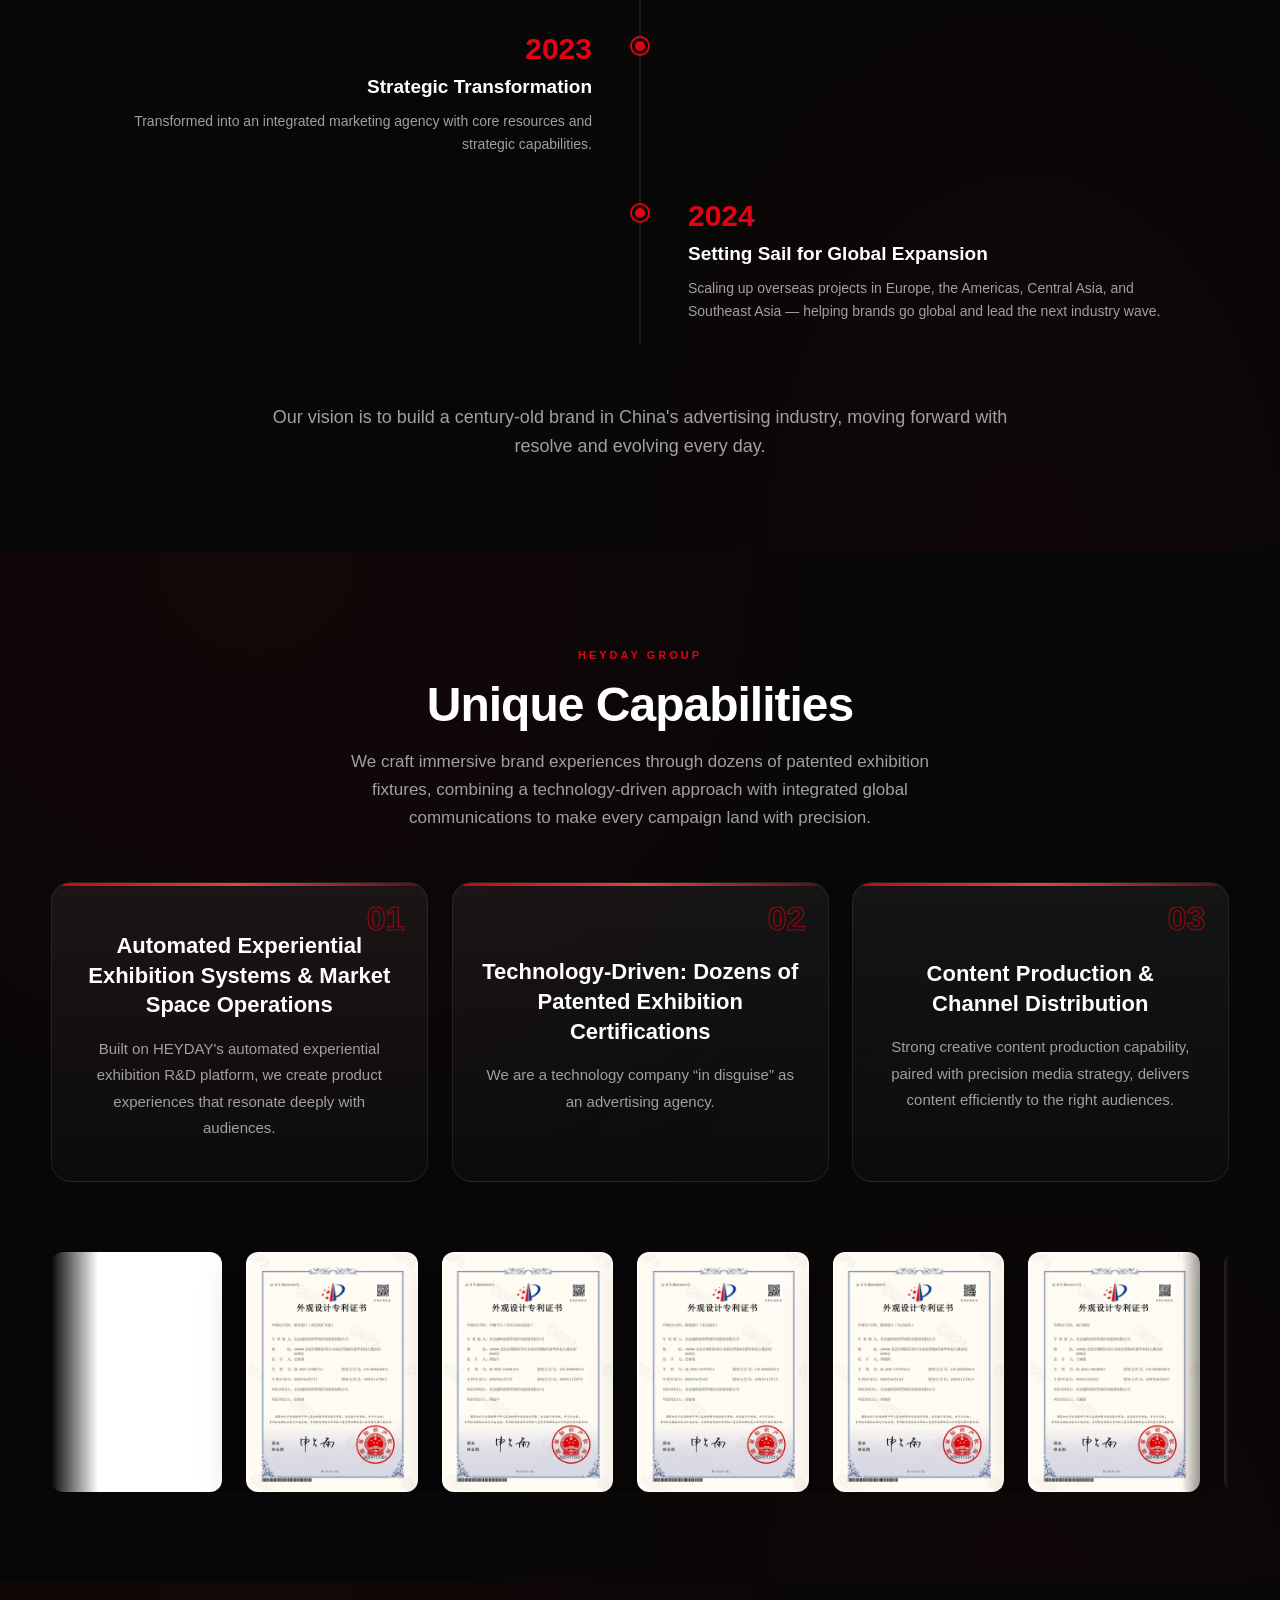
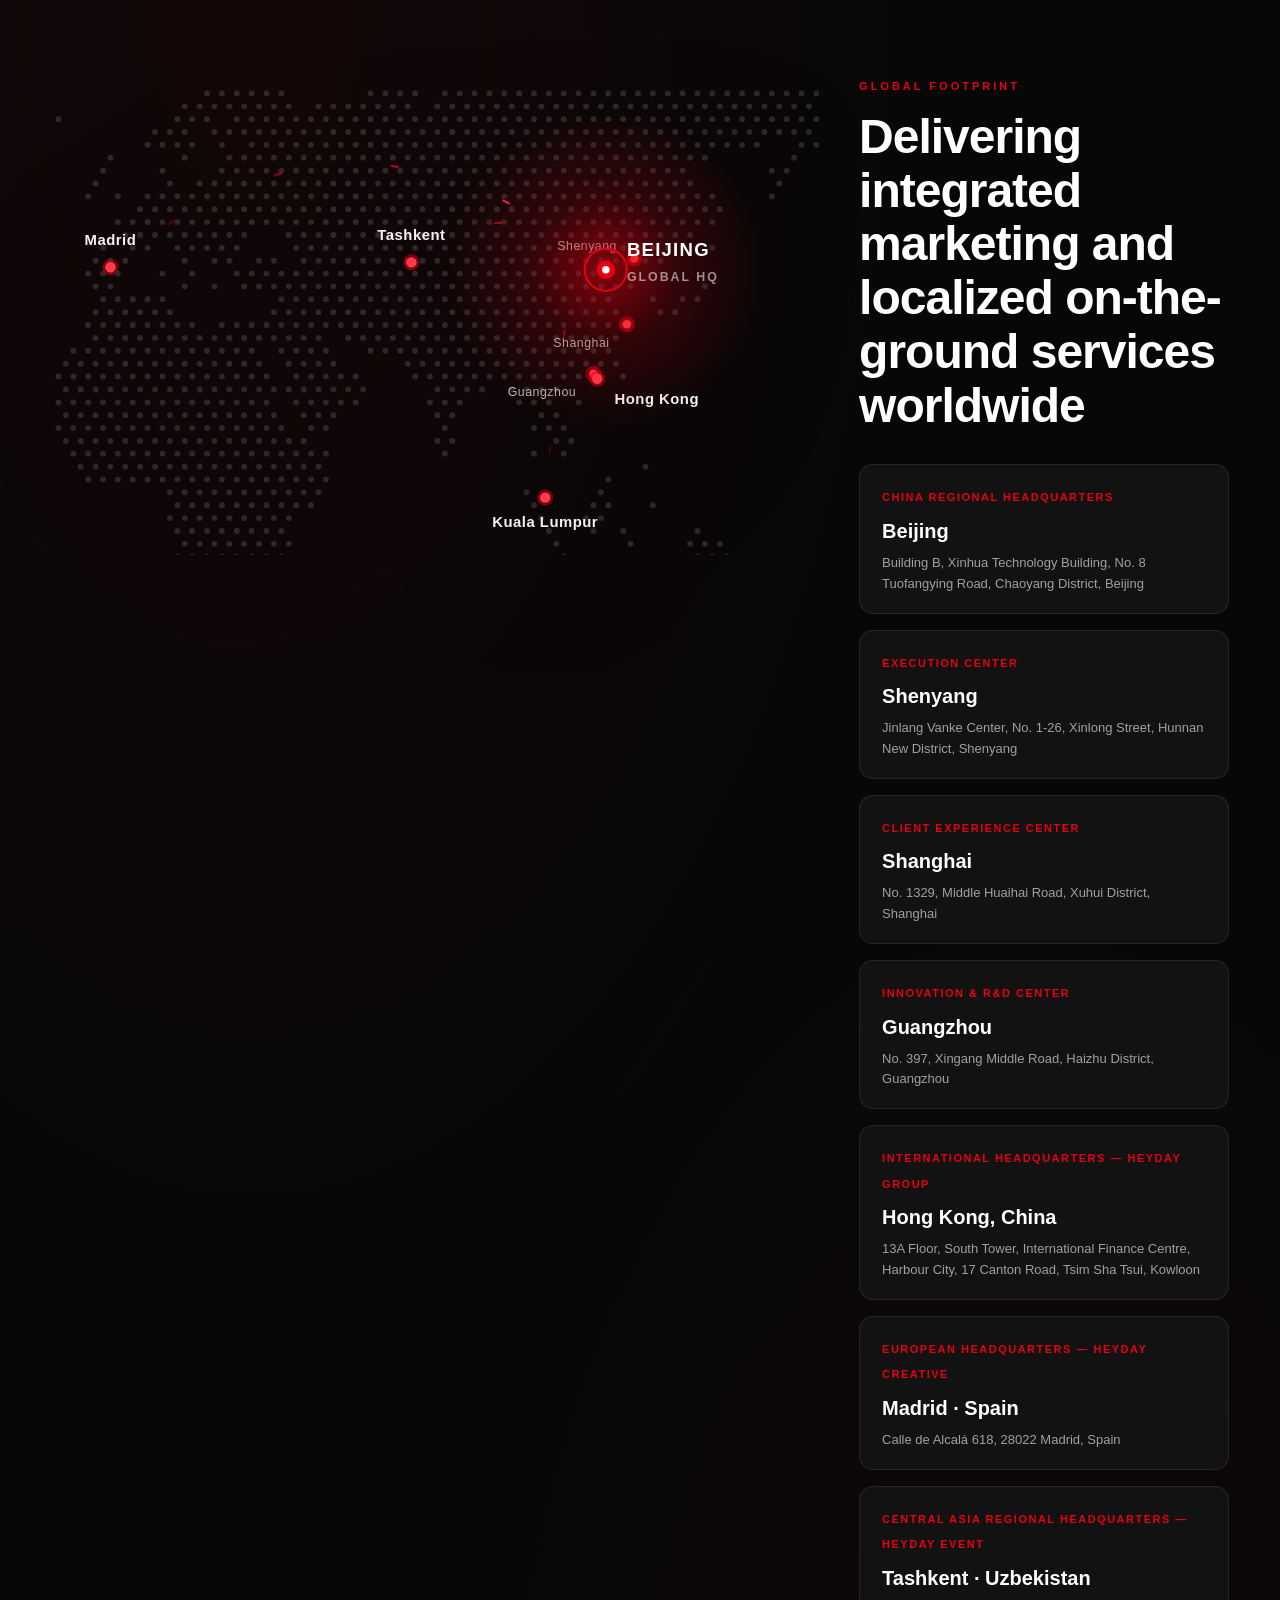
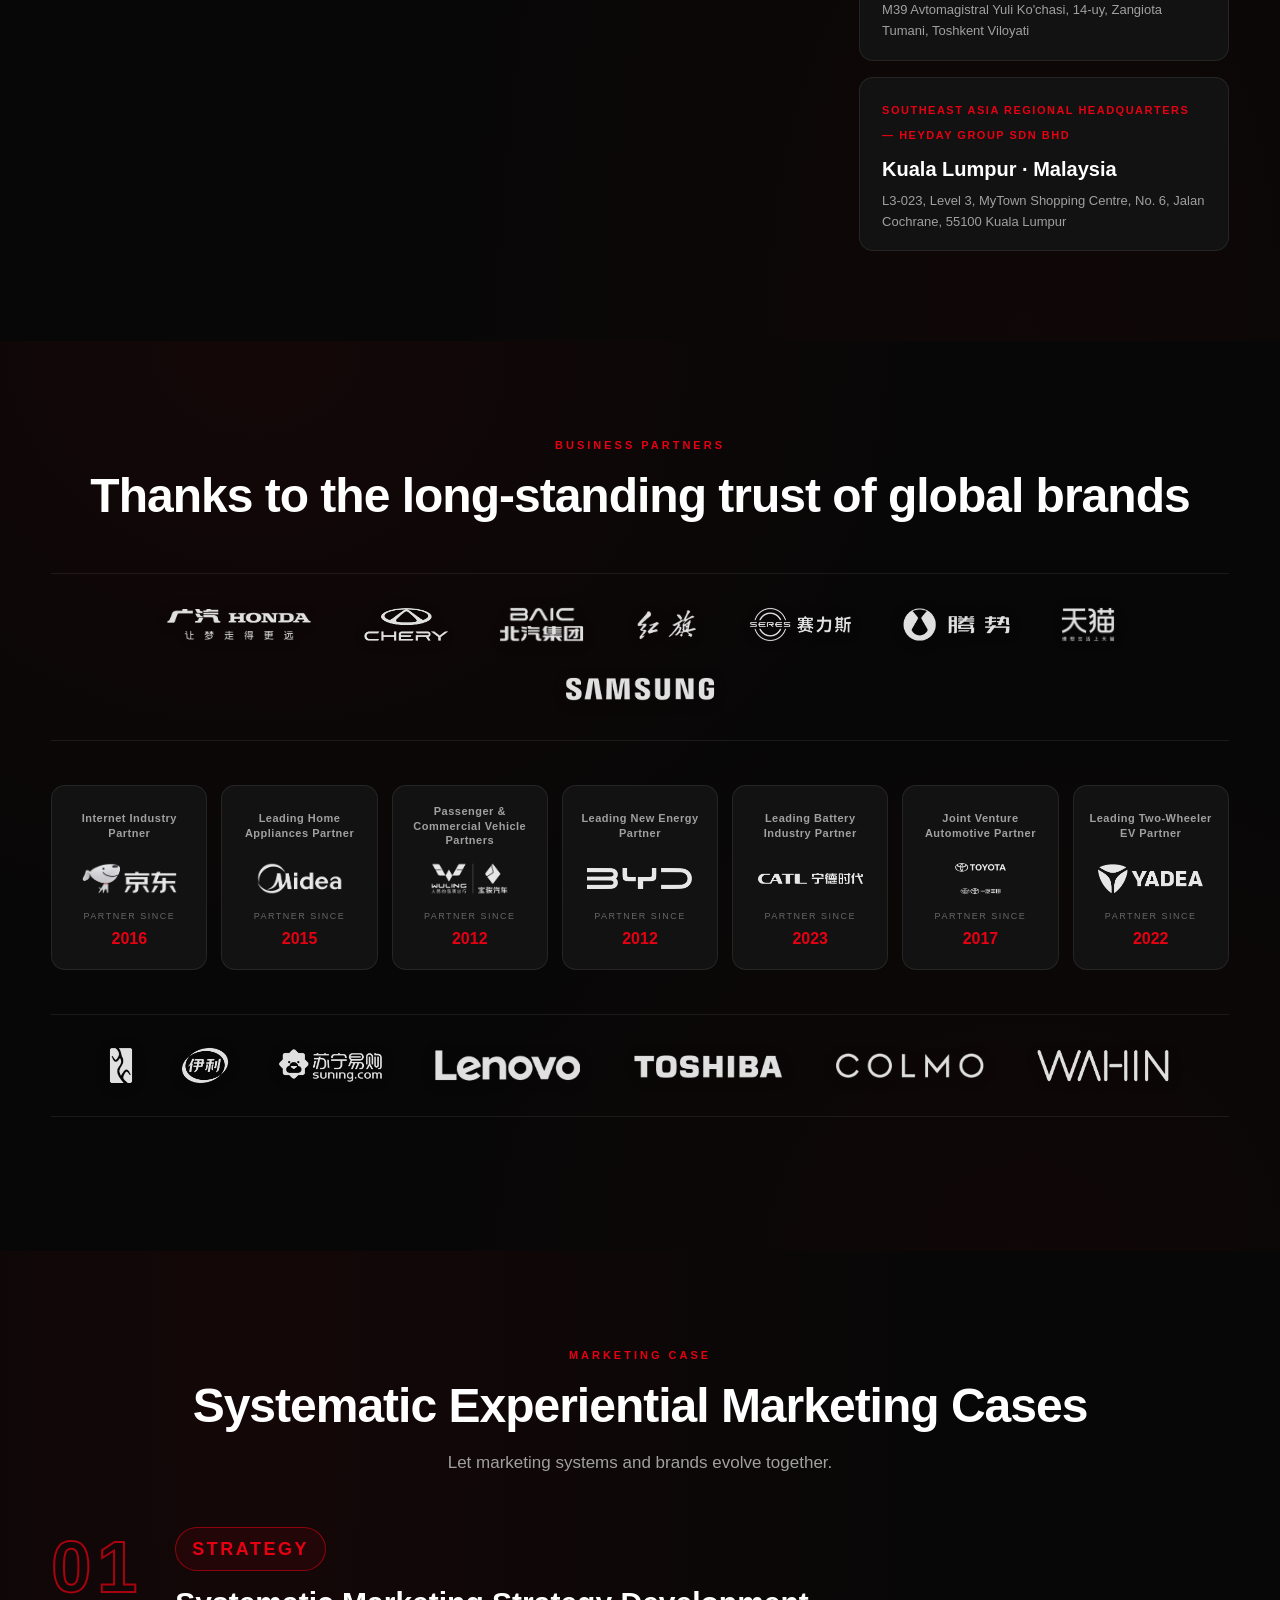
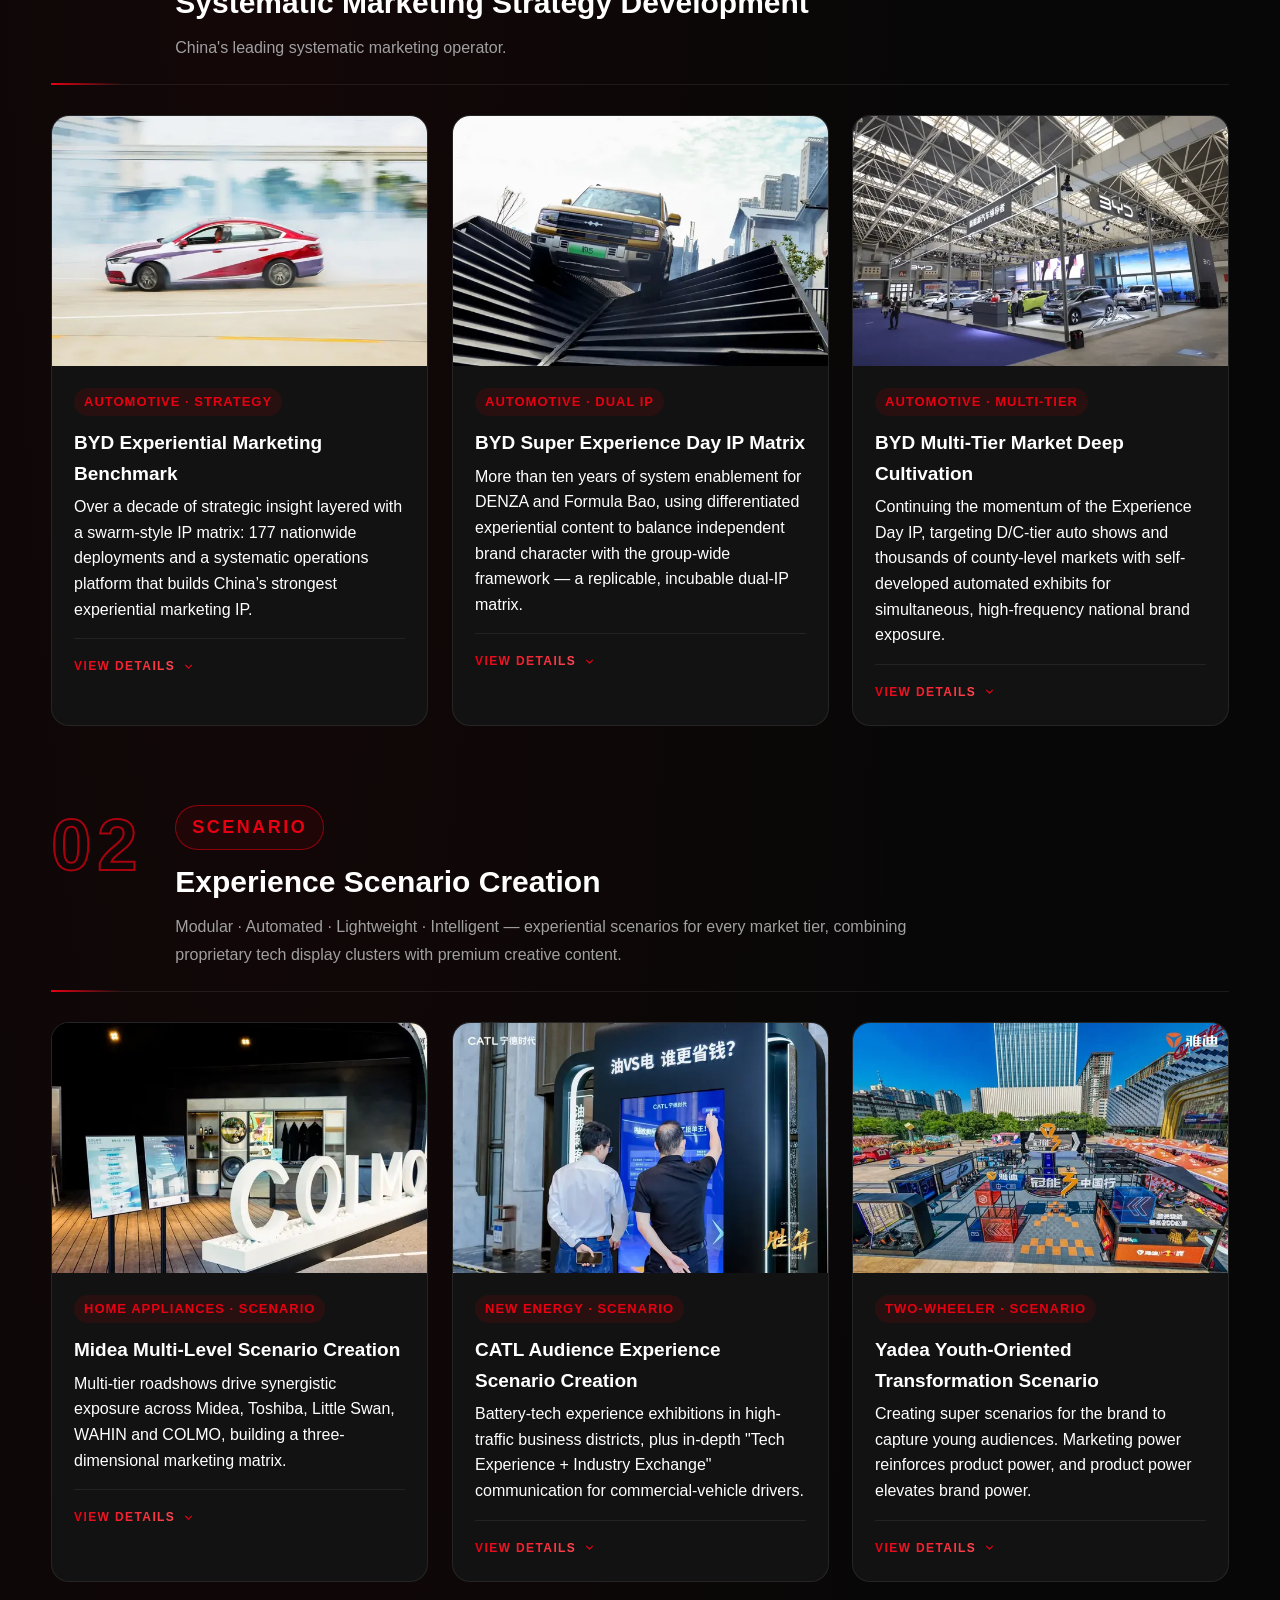
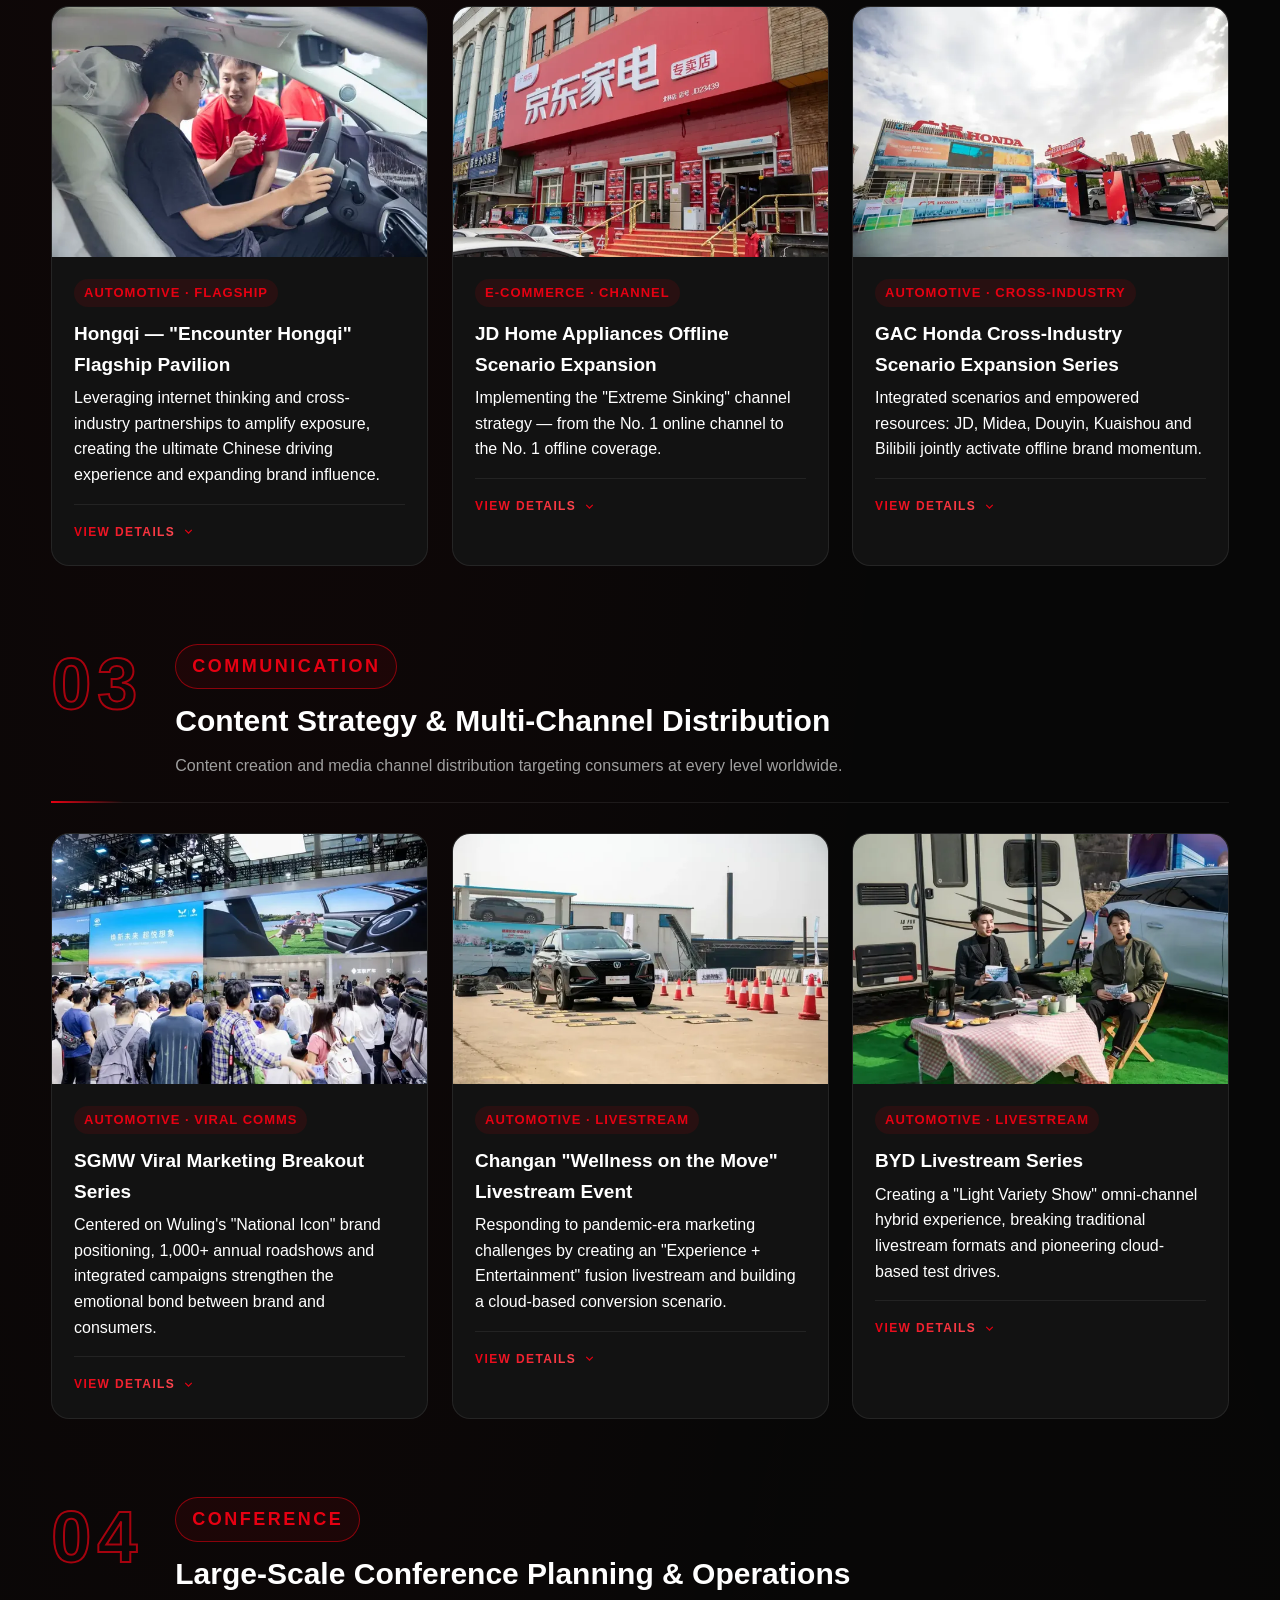
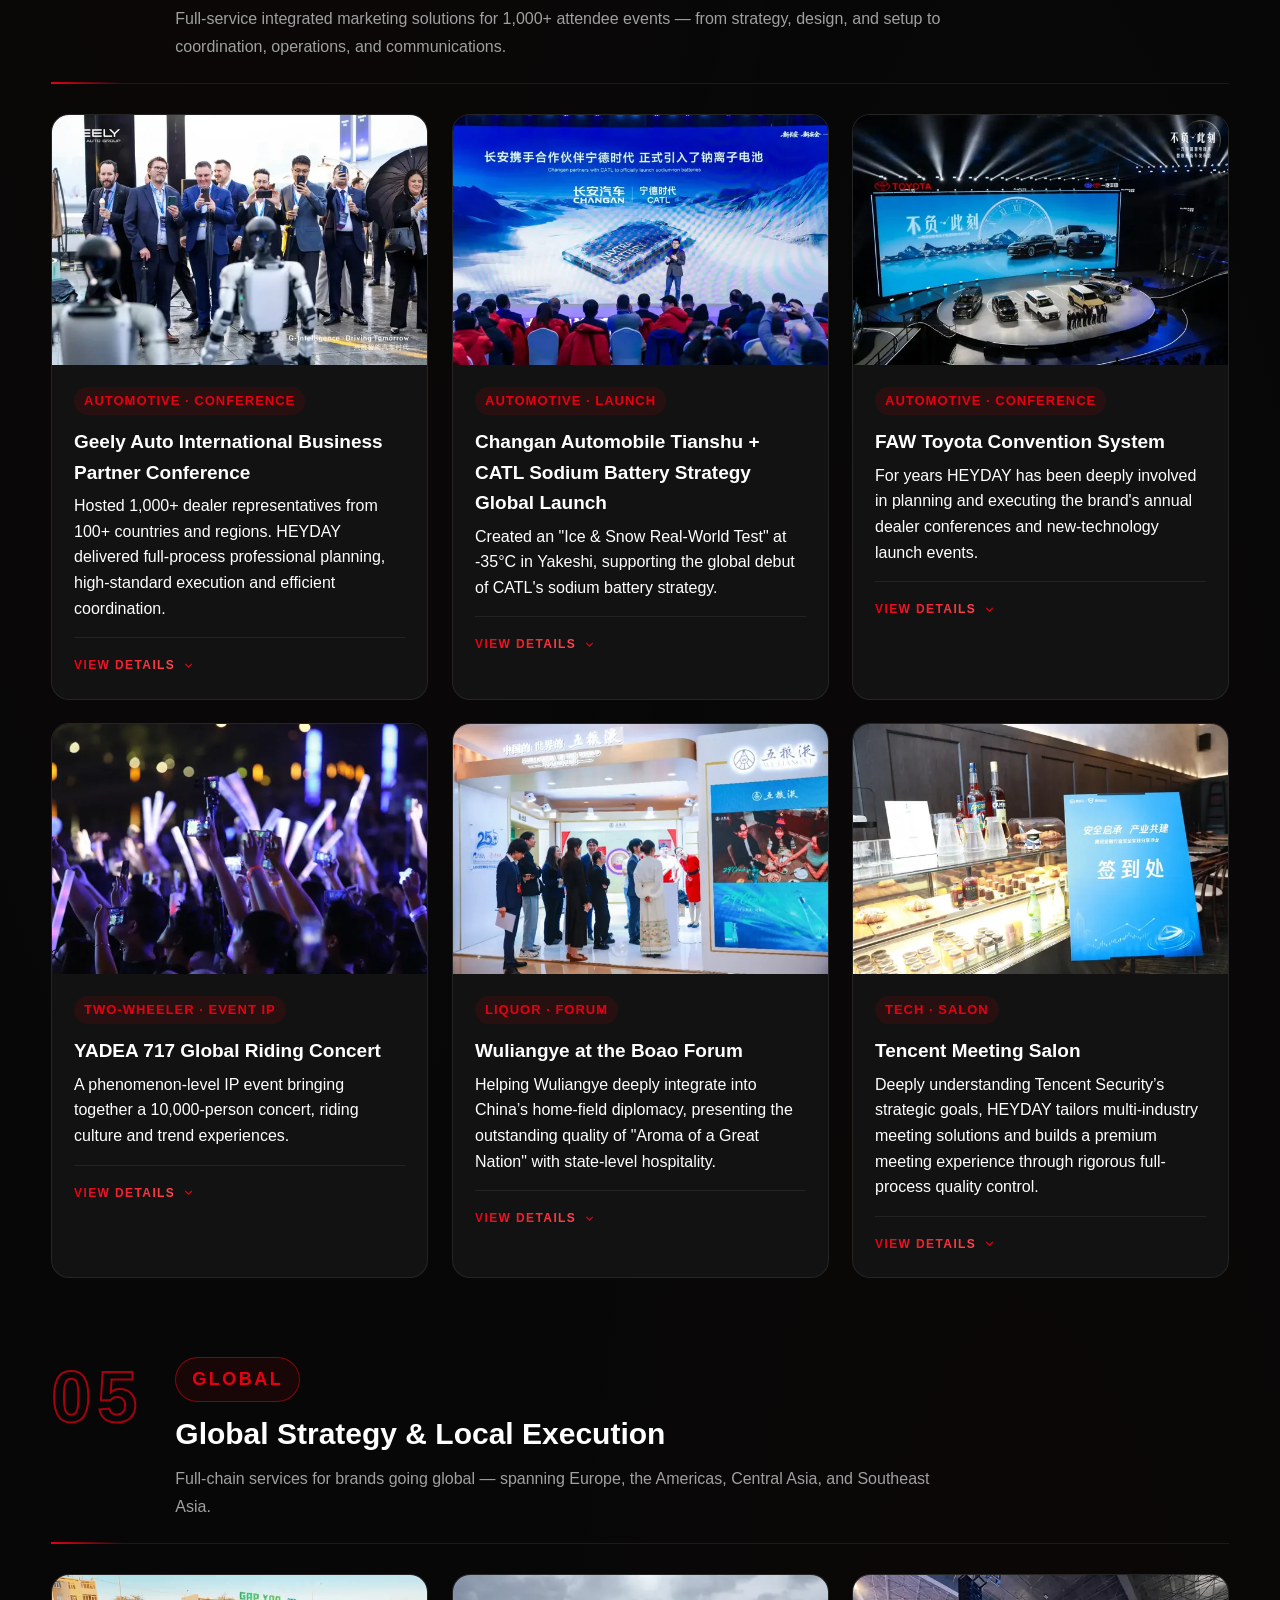
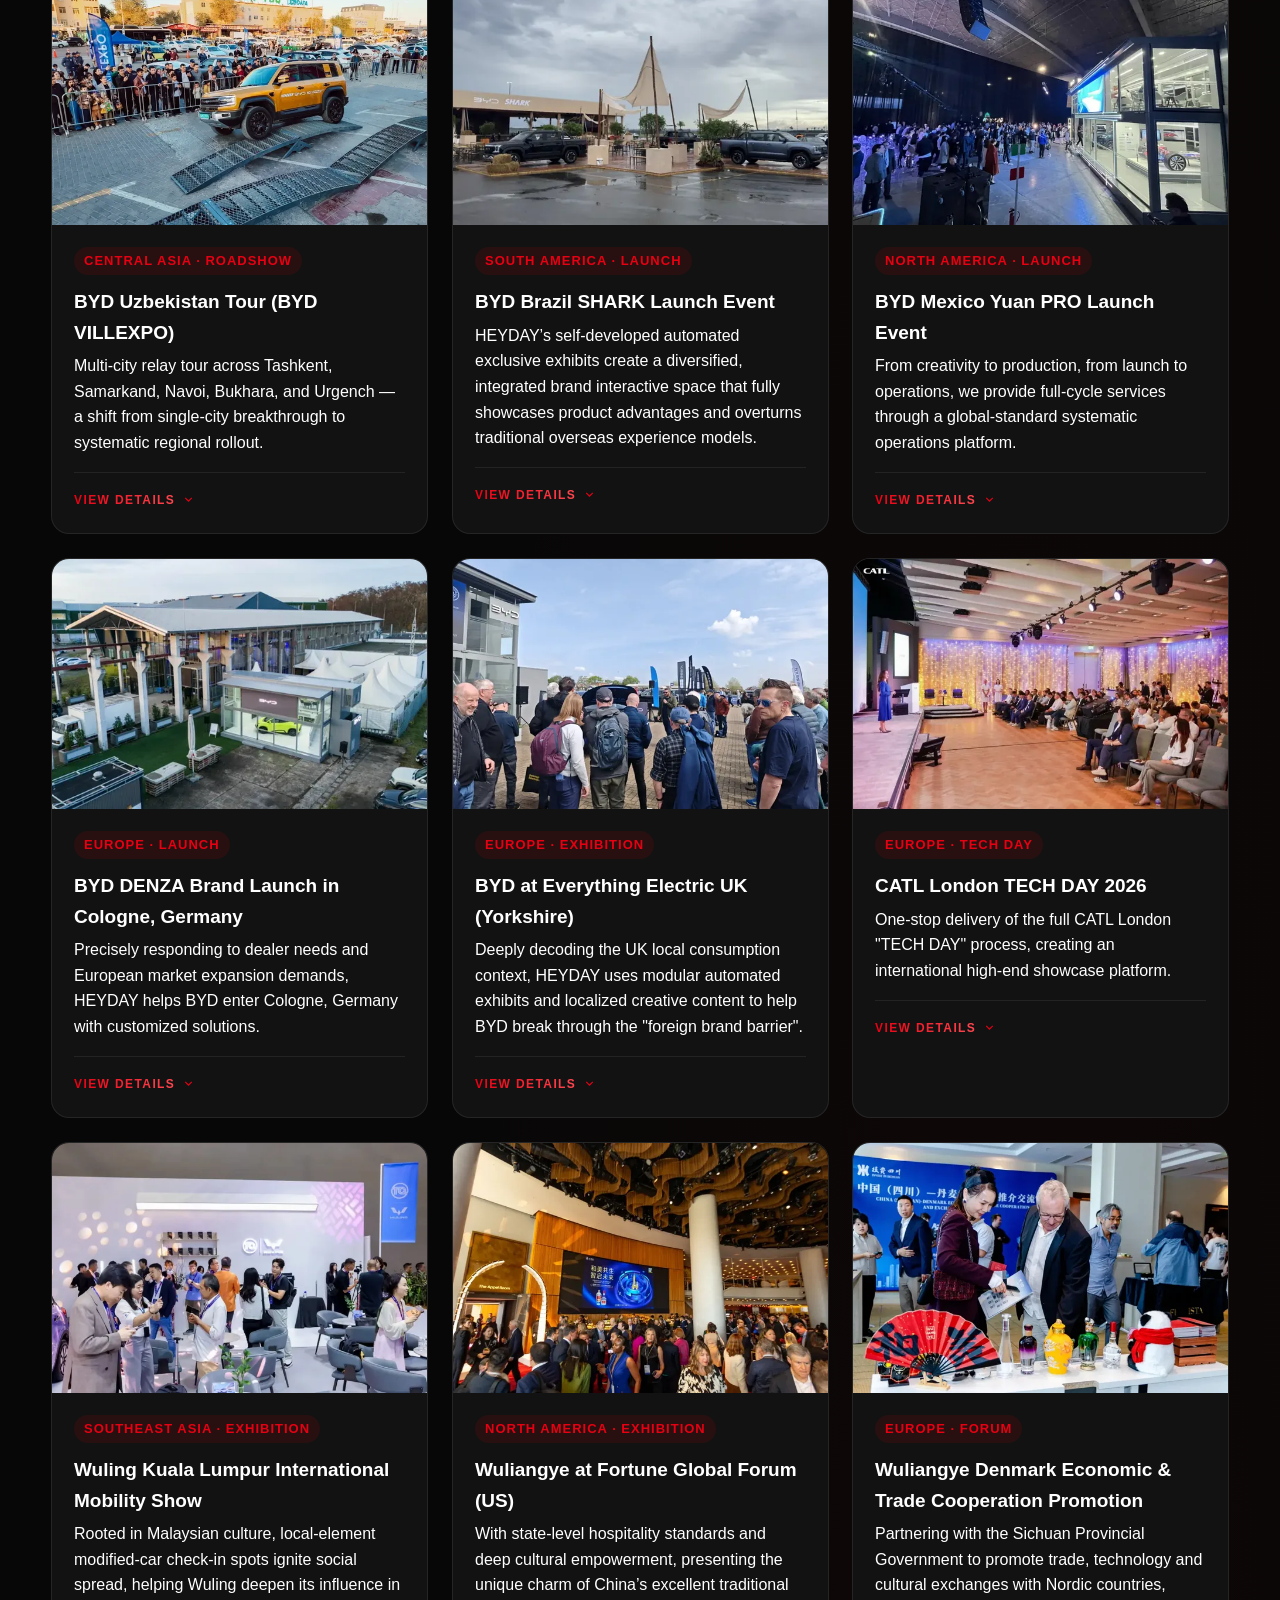
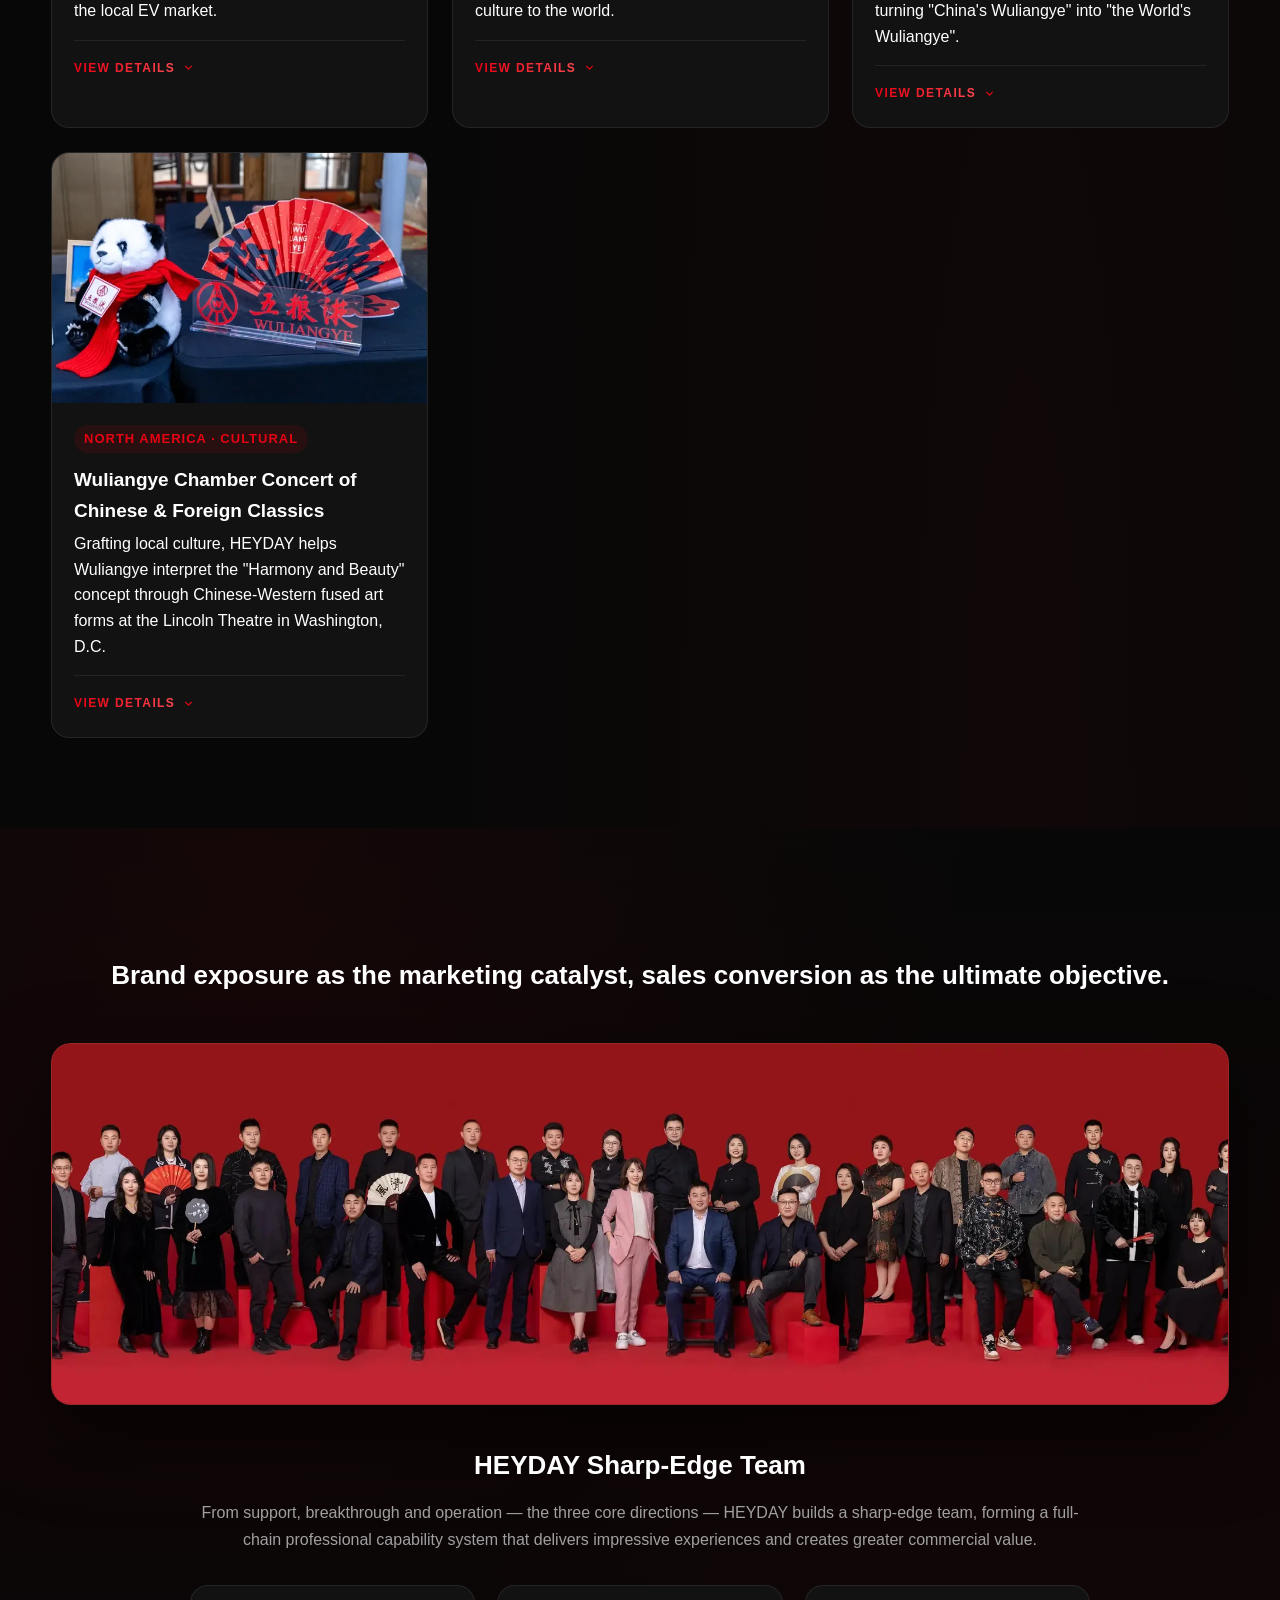
==== commit 334e7c25: "内容更新 2026-10-28 12:16" ====
--- a/index.html
+++ b/index.html
@@ -11,7 +11,7 @@
   <link rel="preconnect" href="https://fonts.googleapis.com">
   <link rel="preconnect" href="https://fonts.gstatic.com" crossorigin>
   <link href="https://fonts.googleapis.com/css2?family=Inter:wght@300;400;500;600;700;800;900&family=Montserrat:wght@400;500;600;700;800;900&display=swap" rel="stylesheet">
-  <link rel="stylesheet" href="css/style.css?v=20260916g">
+  <link rel="stylesheet" href="css/style.css?v=20261028a">
   <link rel="preload" as="image" href="assets/slide4/04_image7.webp" fetchpriority="high">
 
 </head>
@@ -1338,8 +1338,19 @@
 
   <script src="js/vendor/gsap.min.js"></script>
   <script src="js/vendor/ScrollTrigger.min.js"></script>
-  <script src="js/i18n.js?v=20260916g"></script>
-  <script src="js/main.js?v=20260916g"></script>
-  <script src="js/node-switcher.js?v=20260916g"></script>
+  <script src="js/i18n.js?v=20261028a"></script>
+  <script src="js/main.js?v=20261028a"></script>
+  <script src="js/node-switcher.js?v=20261028a"></script>
+  <script>
+    // ICP 备案号按访问域名自动匹配（工信部要求页脚标注对应域名的备案号）
+    // 辽ICP备15001503号-1 => qcczw.com / -3 => cnssqc.com / -5 => bydtyr.com
+    (function () {
+      var h = location.hostname;
+      var icp = '辽ICP备15001503号-5';
+      if (h === 'cnssqc.com' || h === 'www.cnssqc.com') icp = '辽ICP备15001503号-3';
+      var el = document.querySelector('.icp a');
+      if (el) el.textContent = icp;
+    })();
+  </script>
 </body>
 </html>
